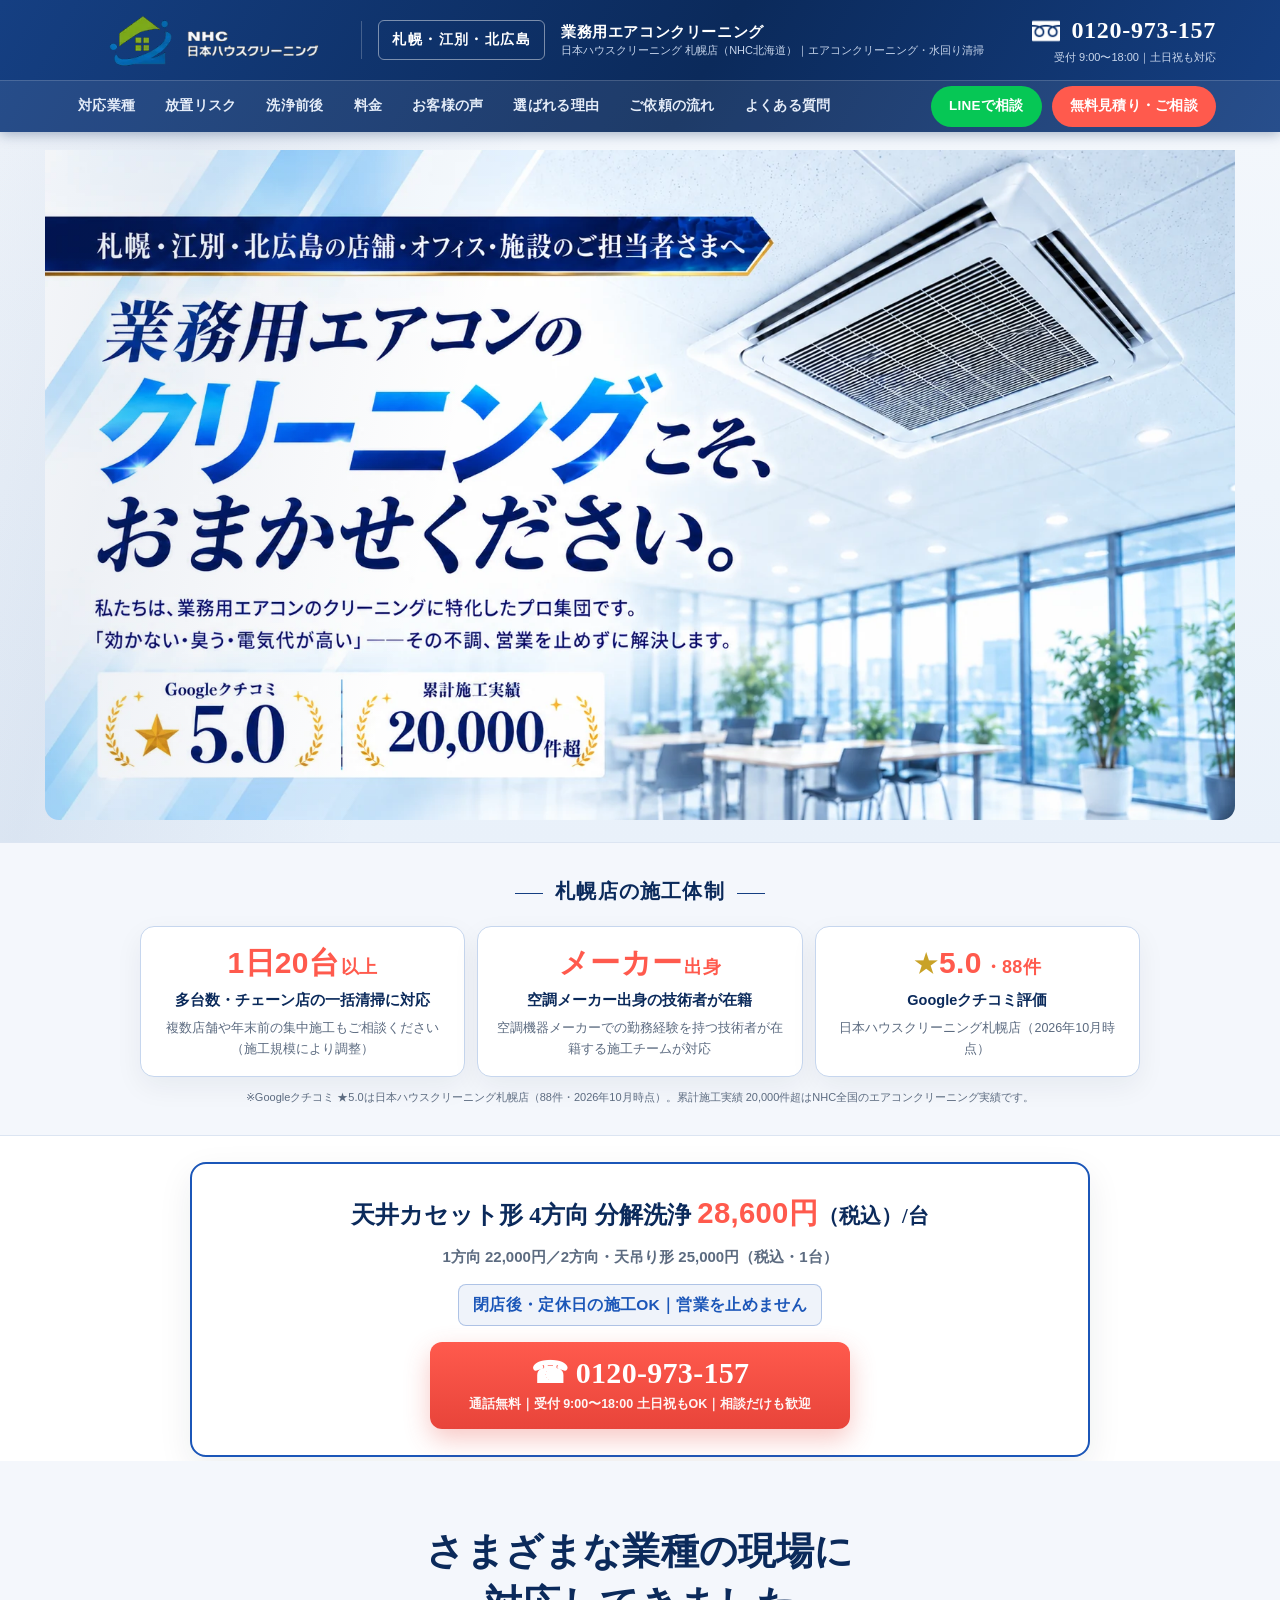
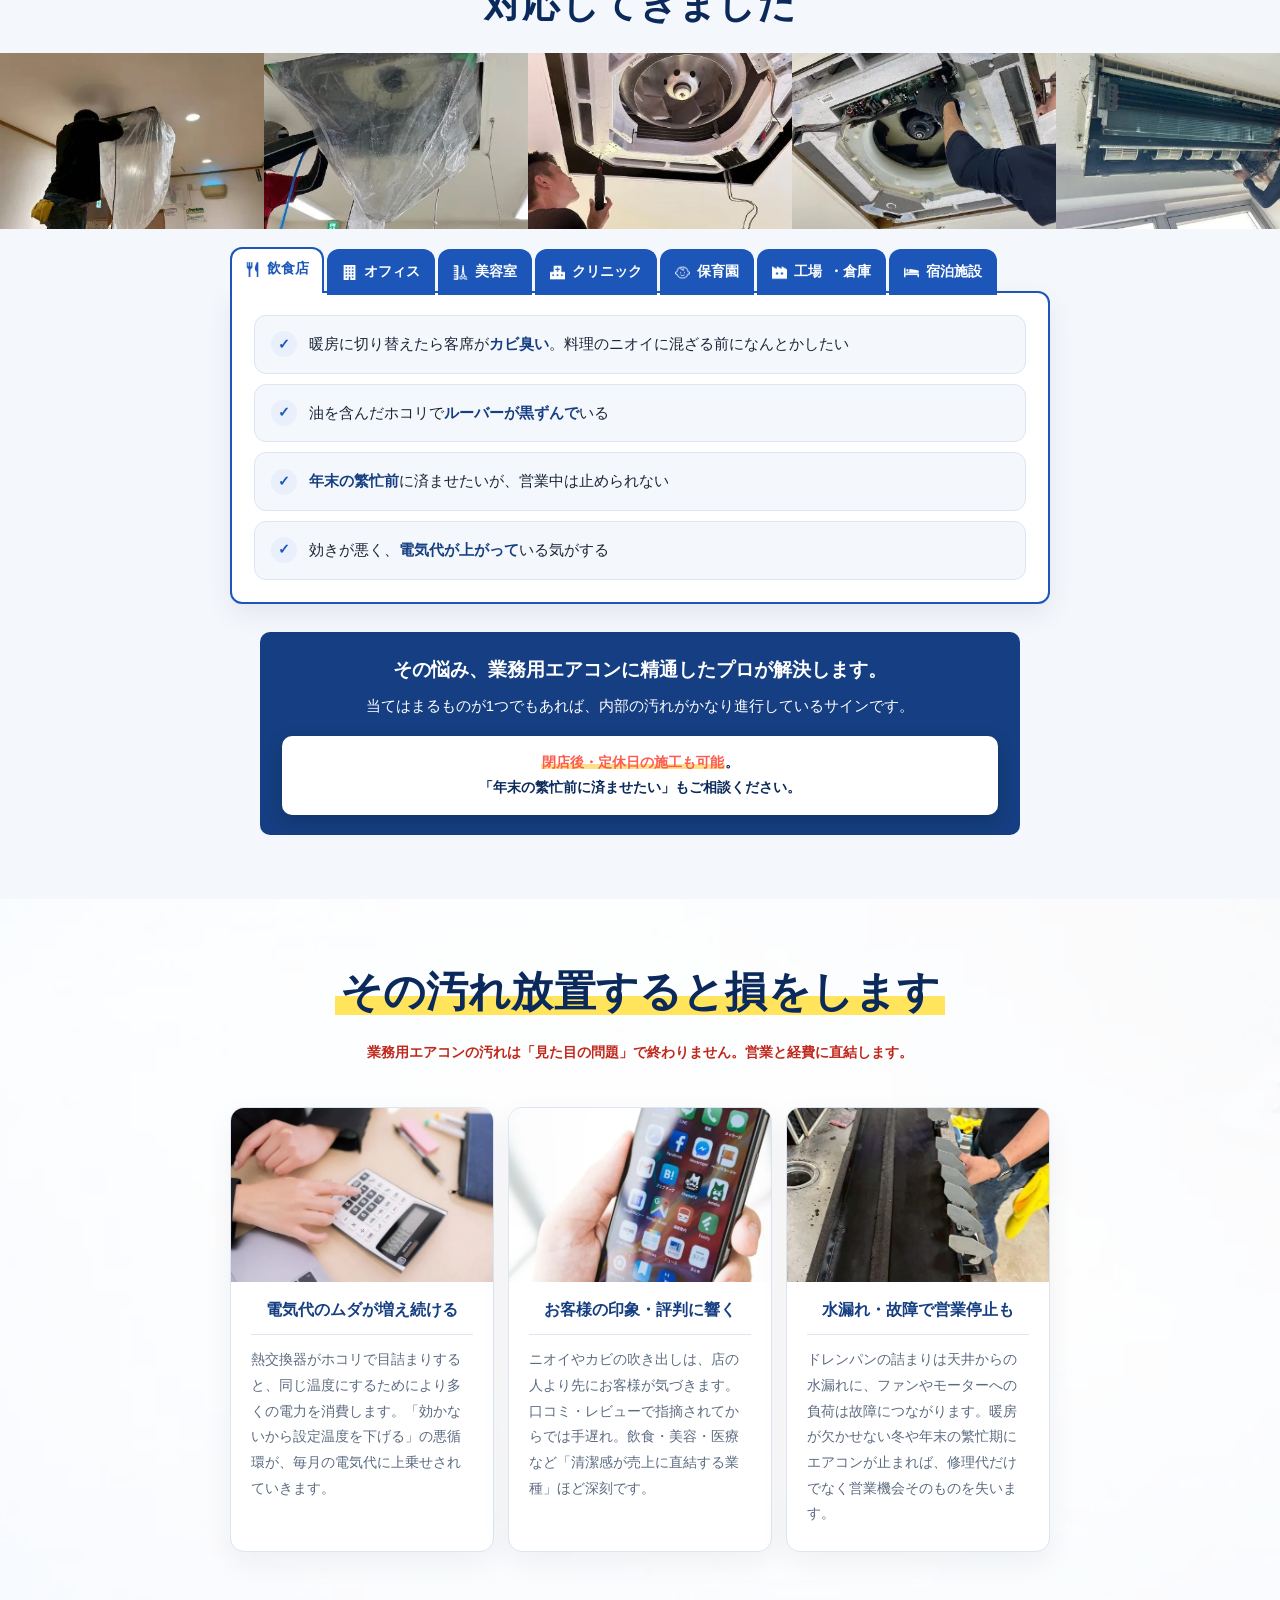
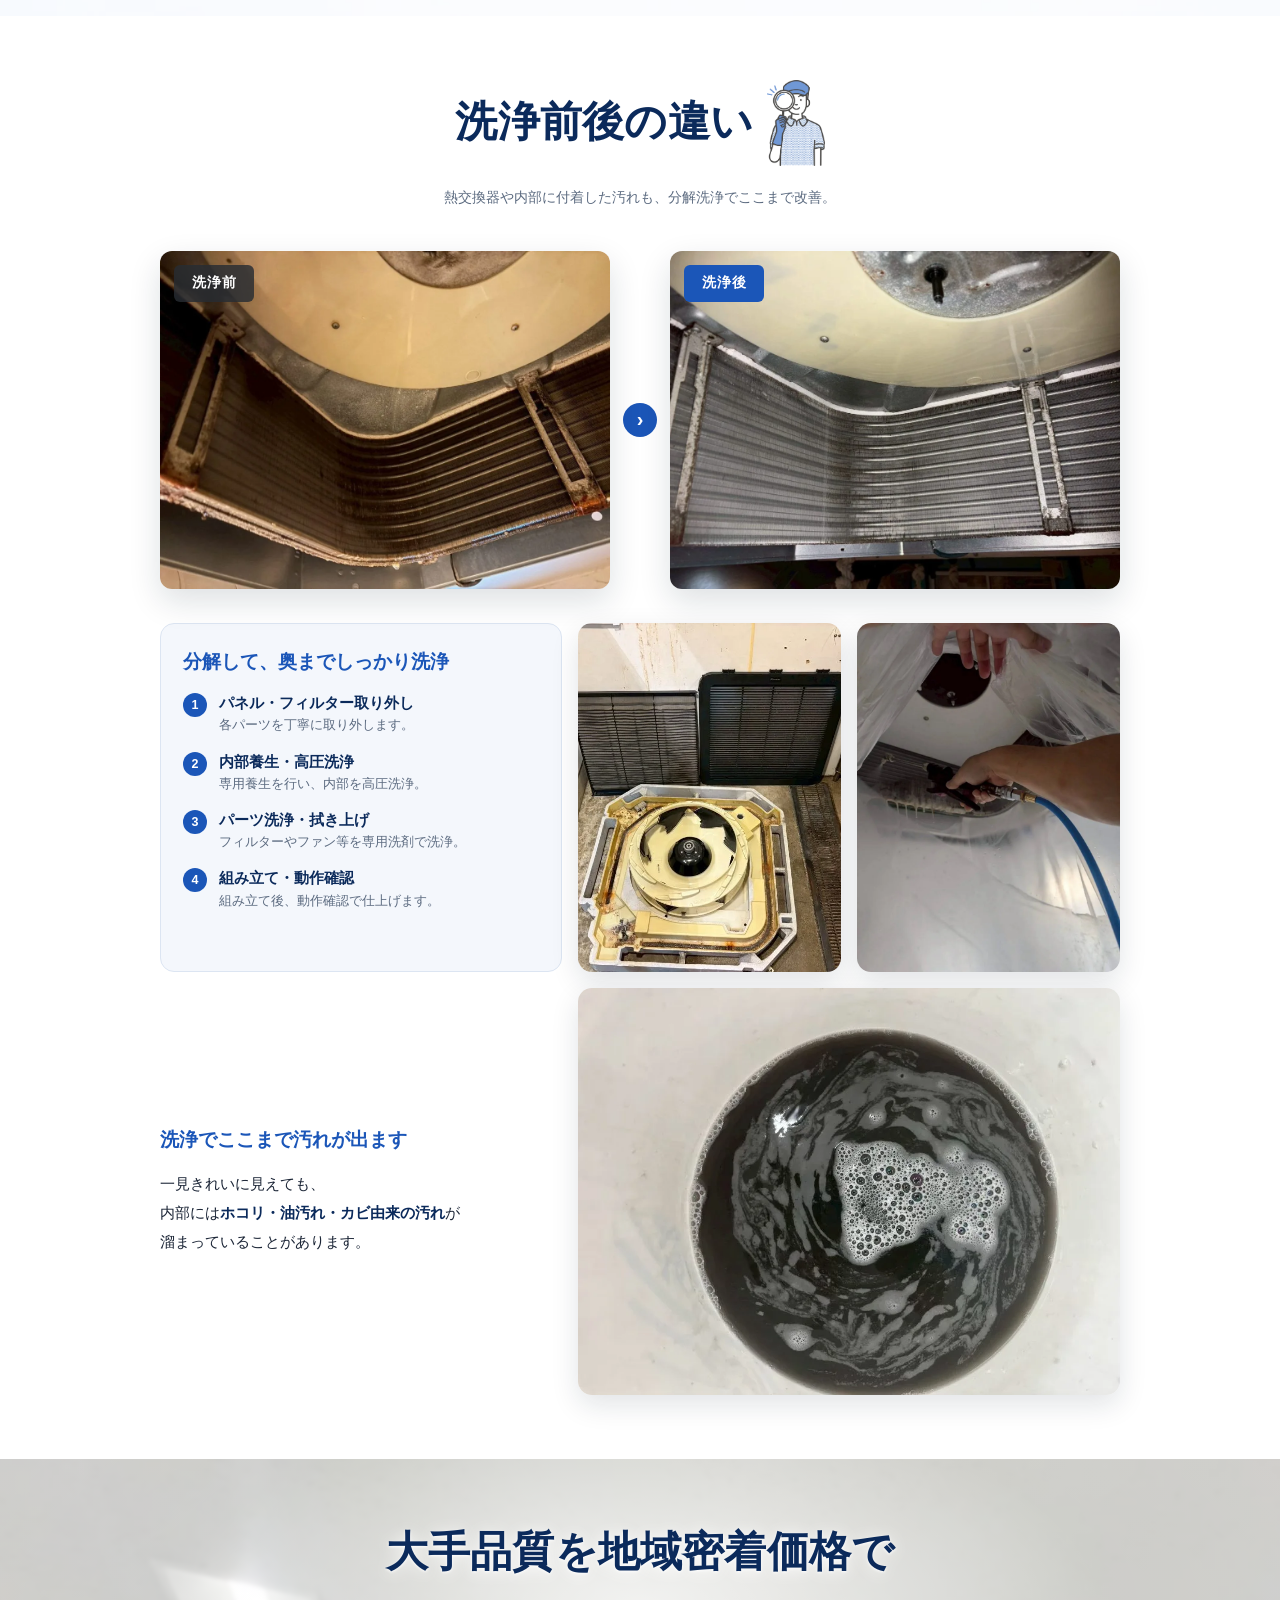
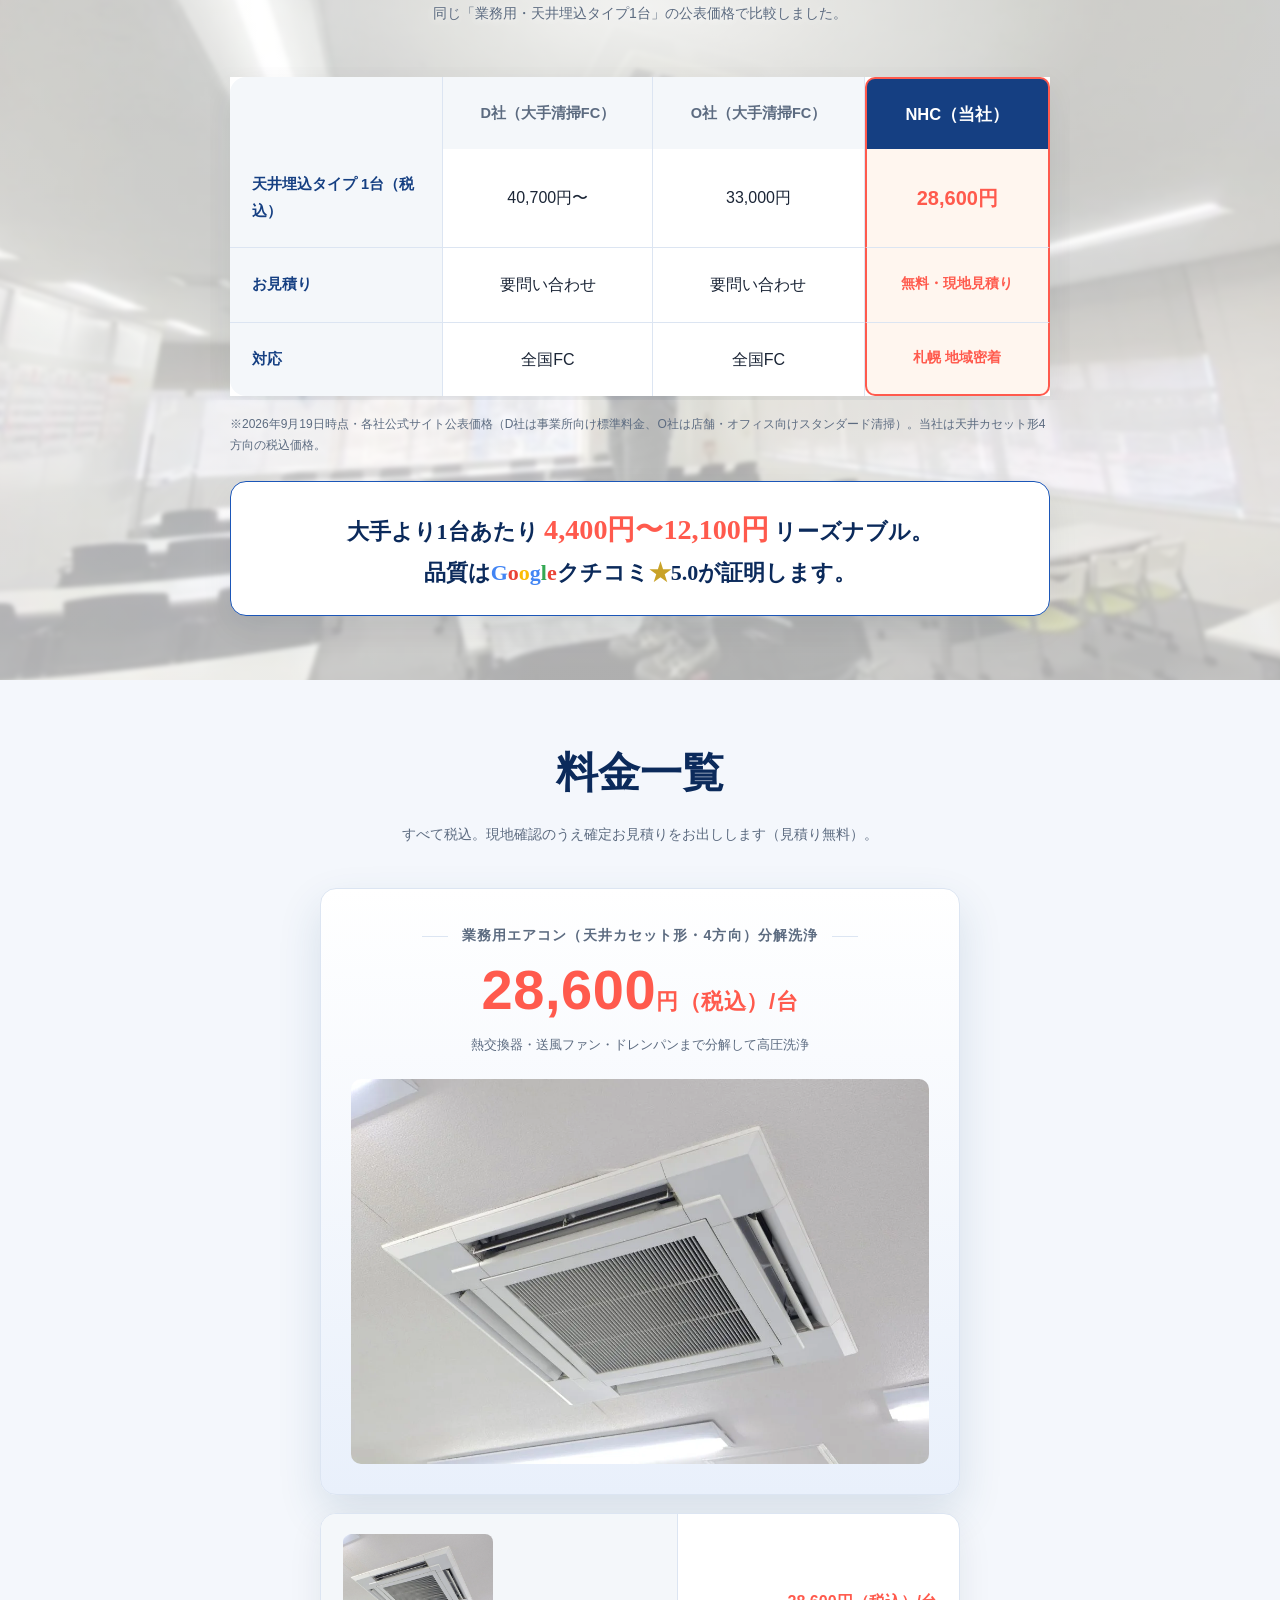
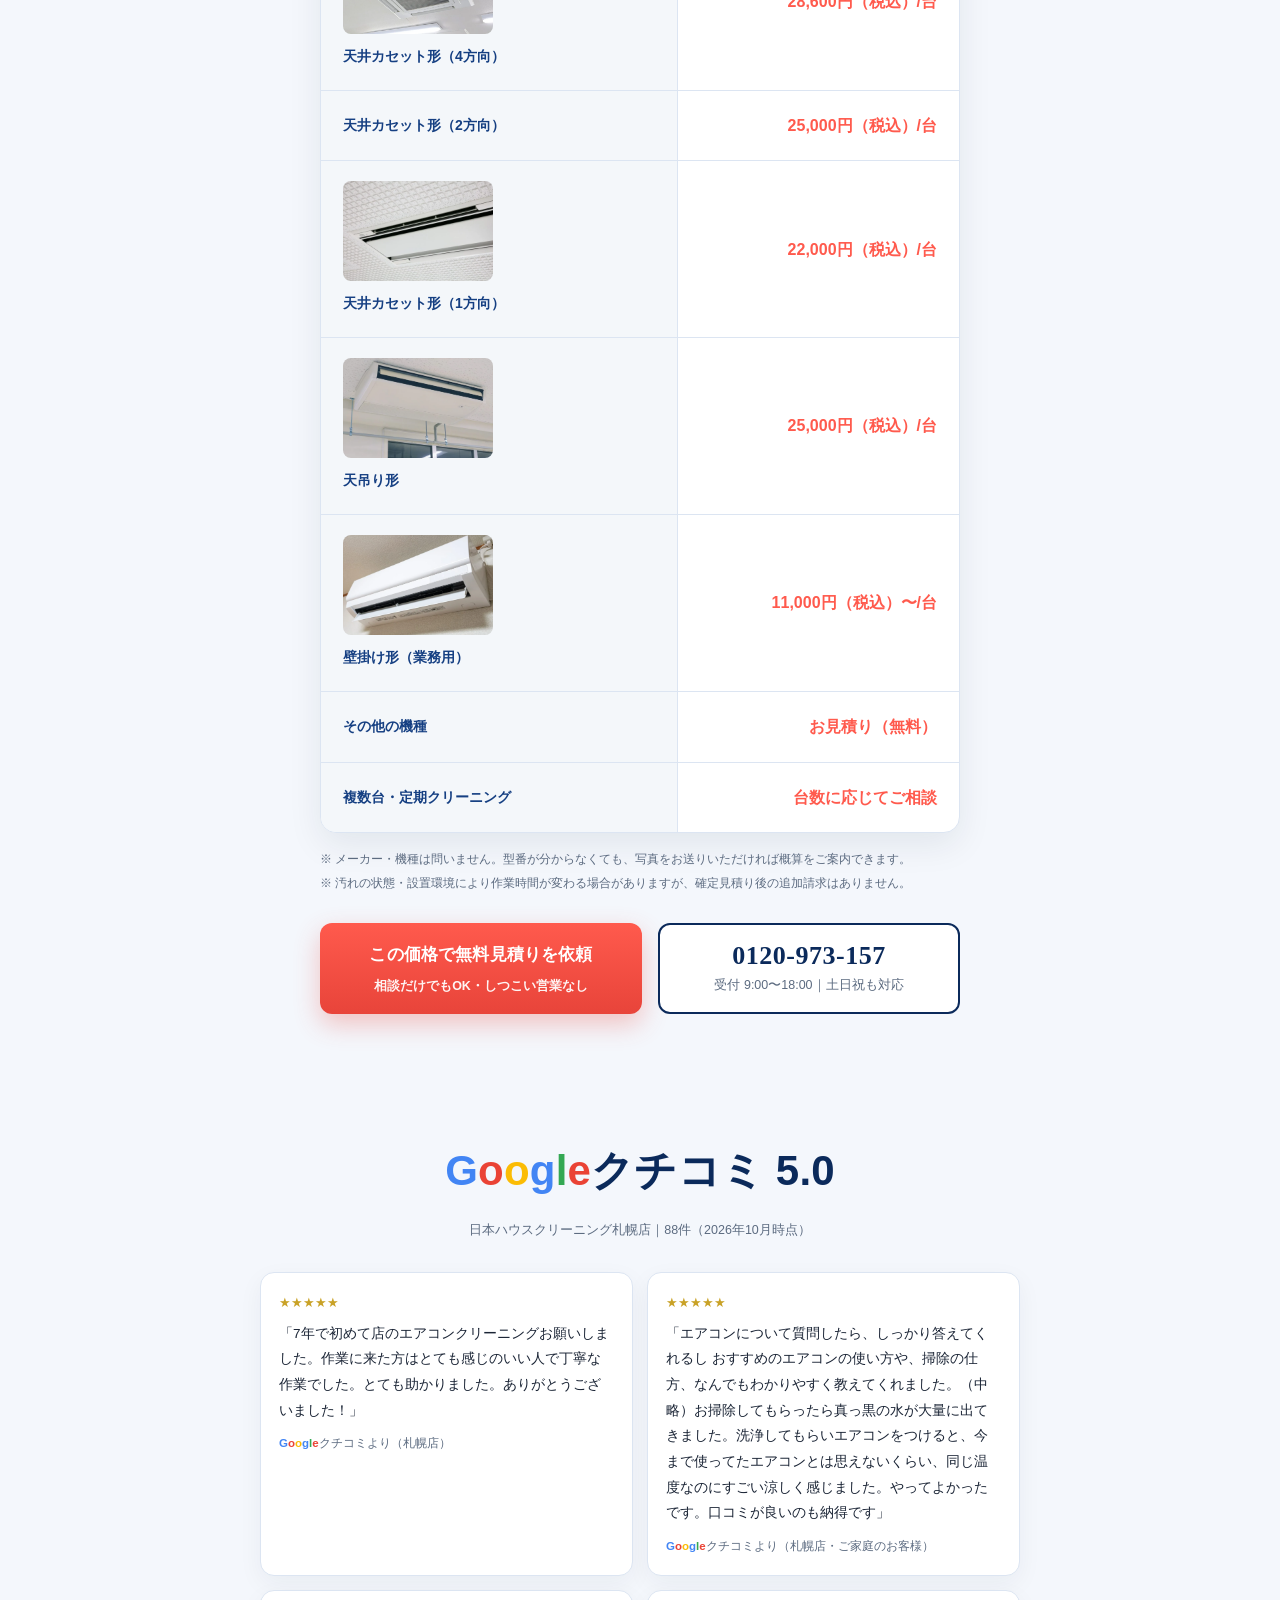
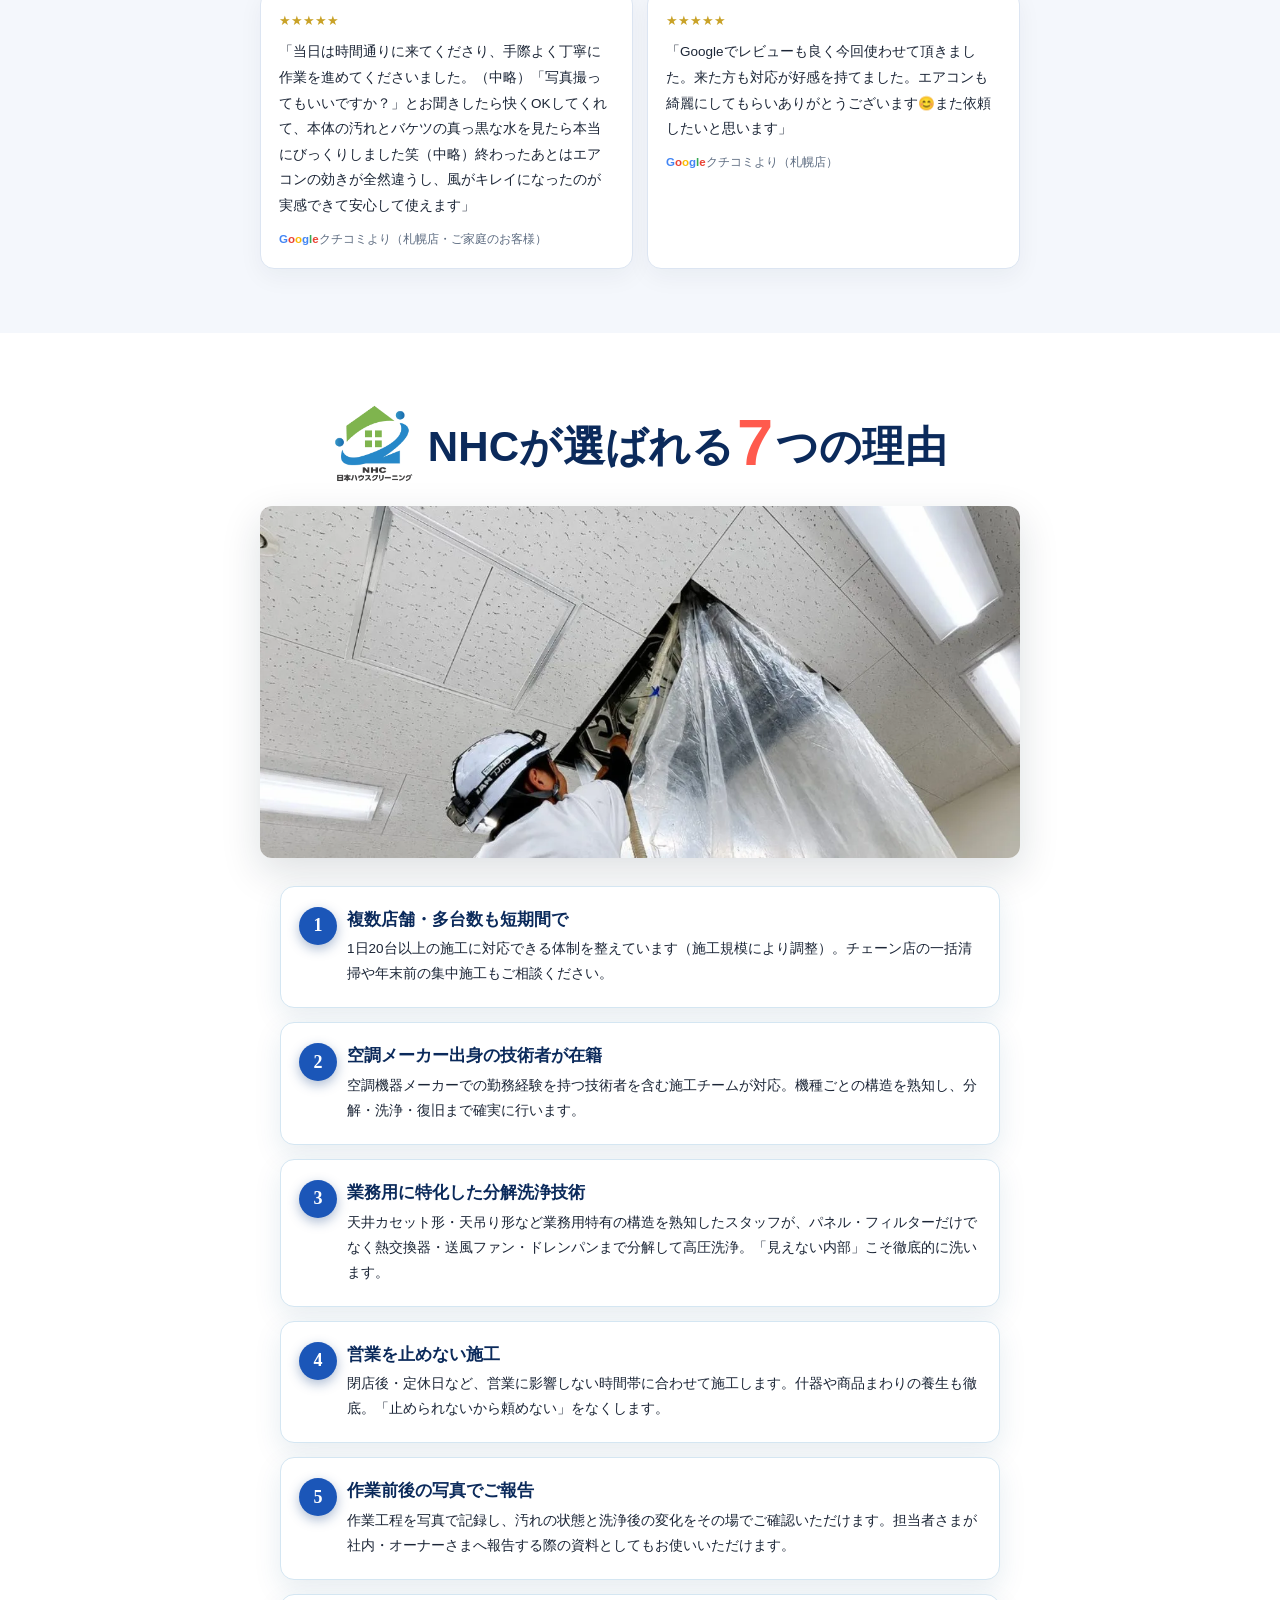
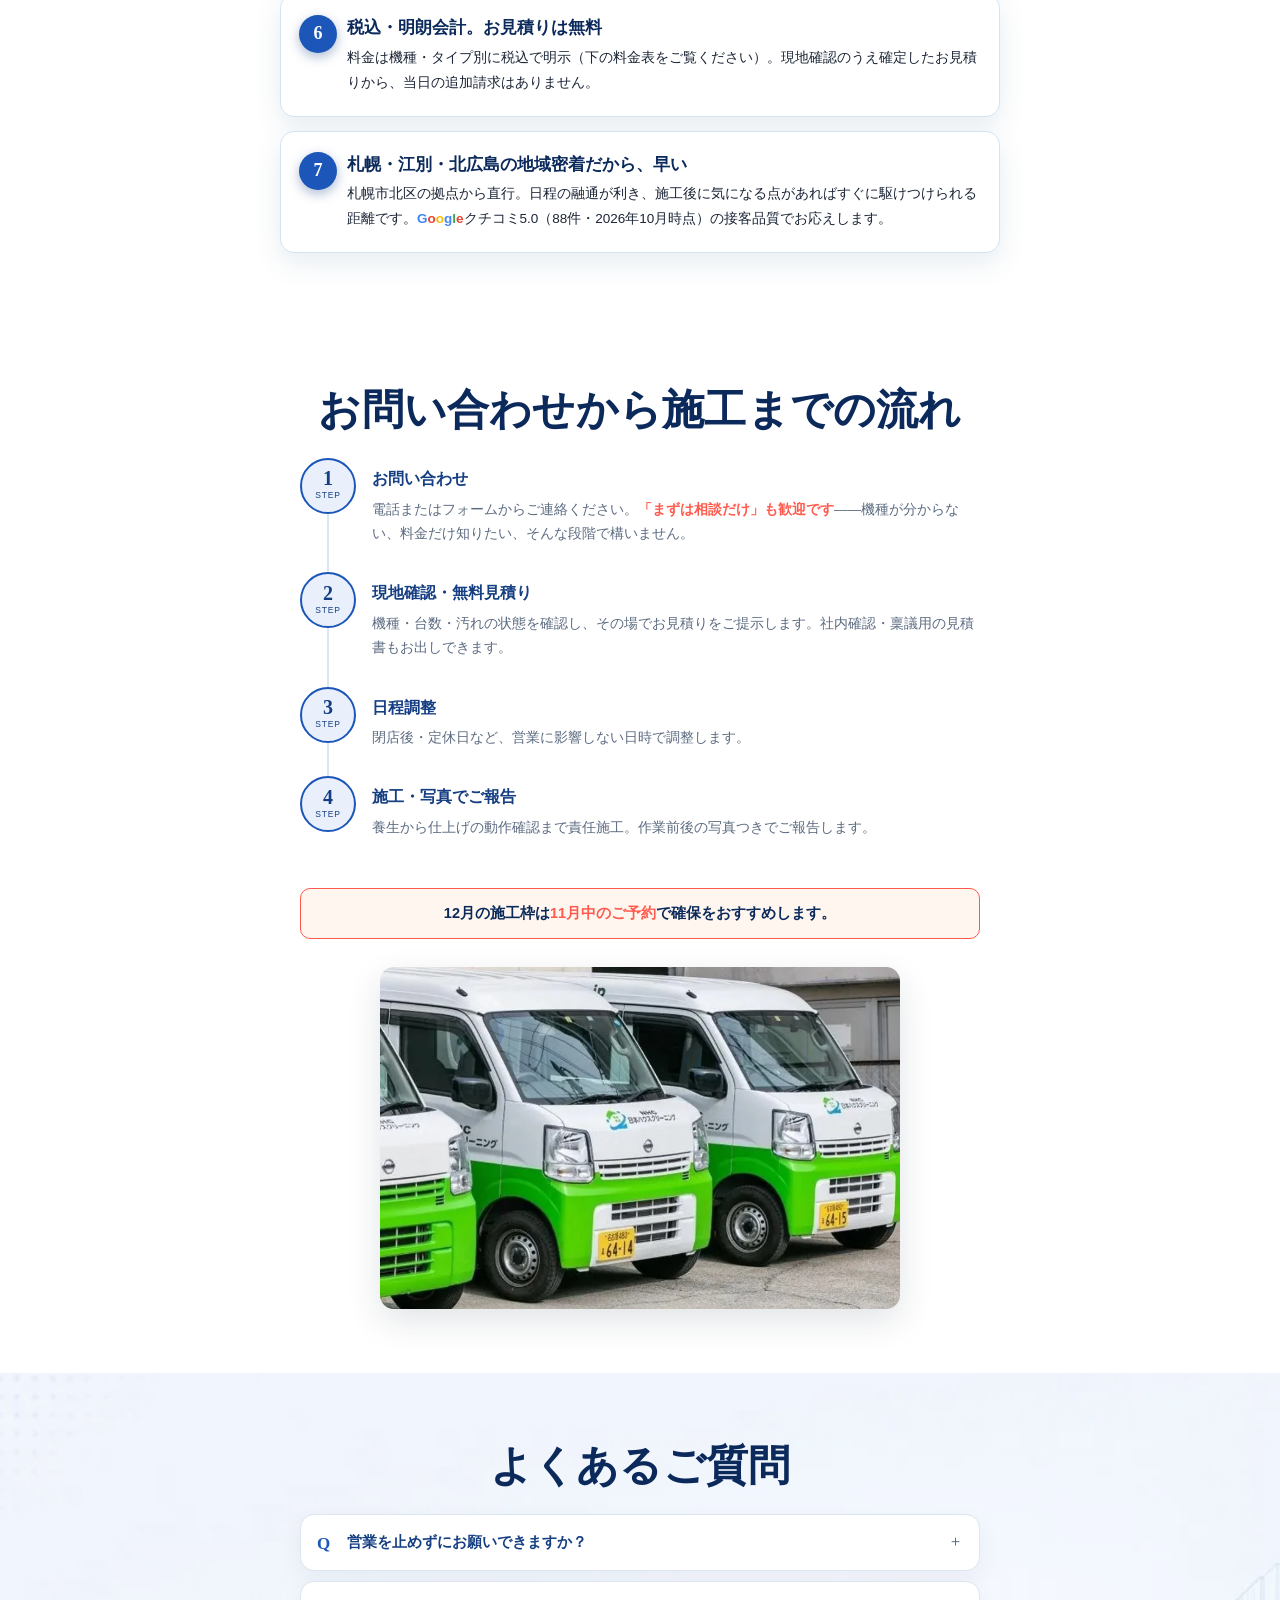
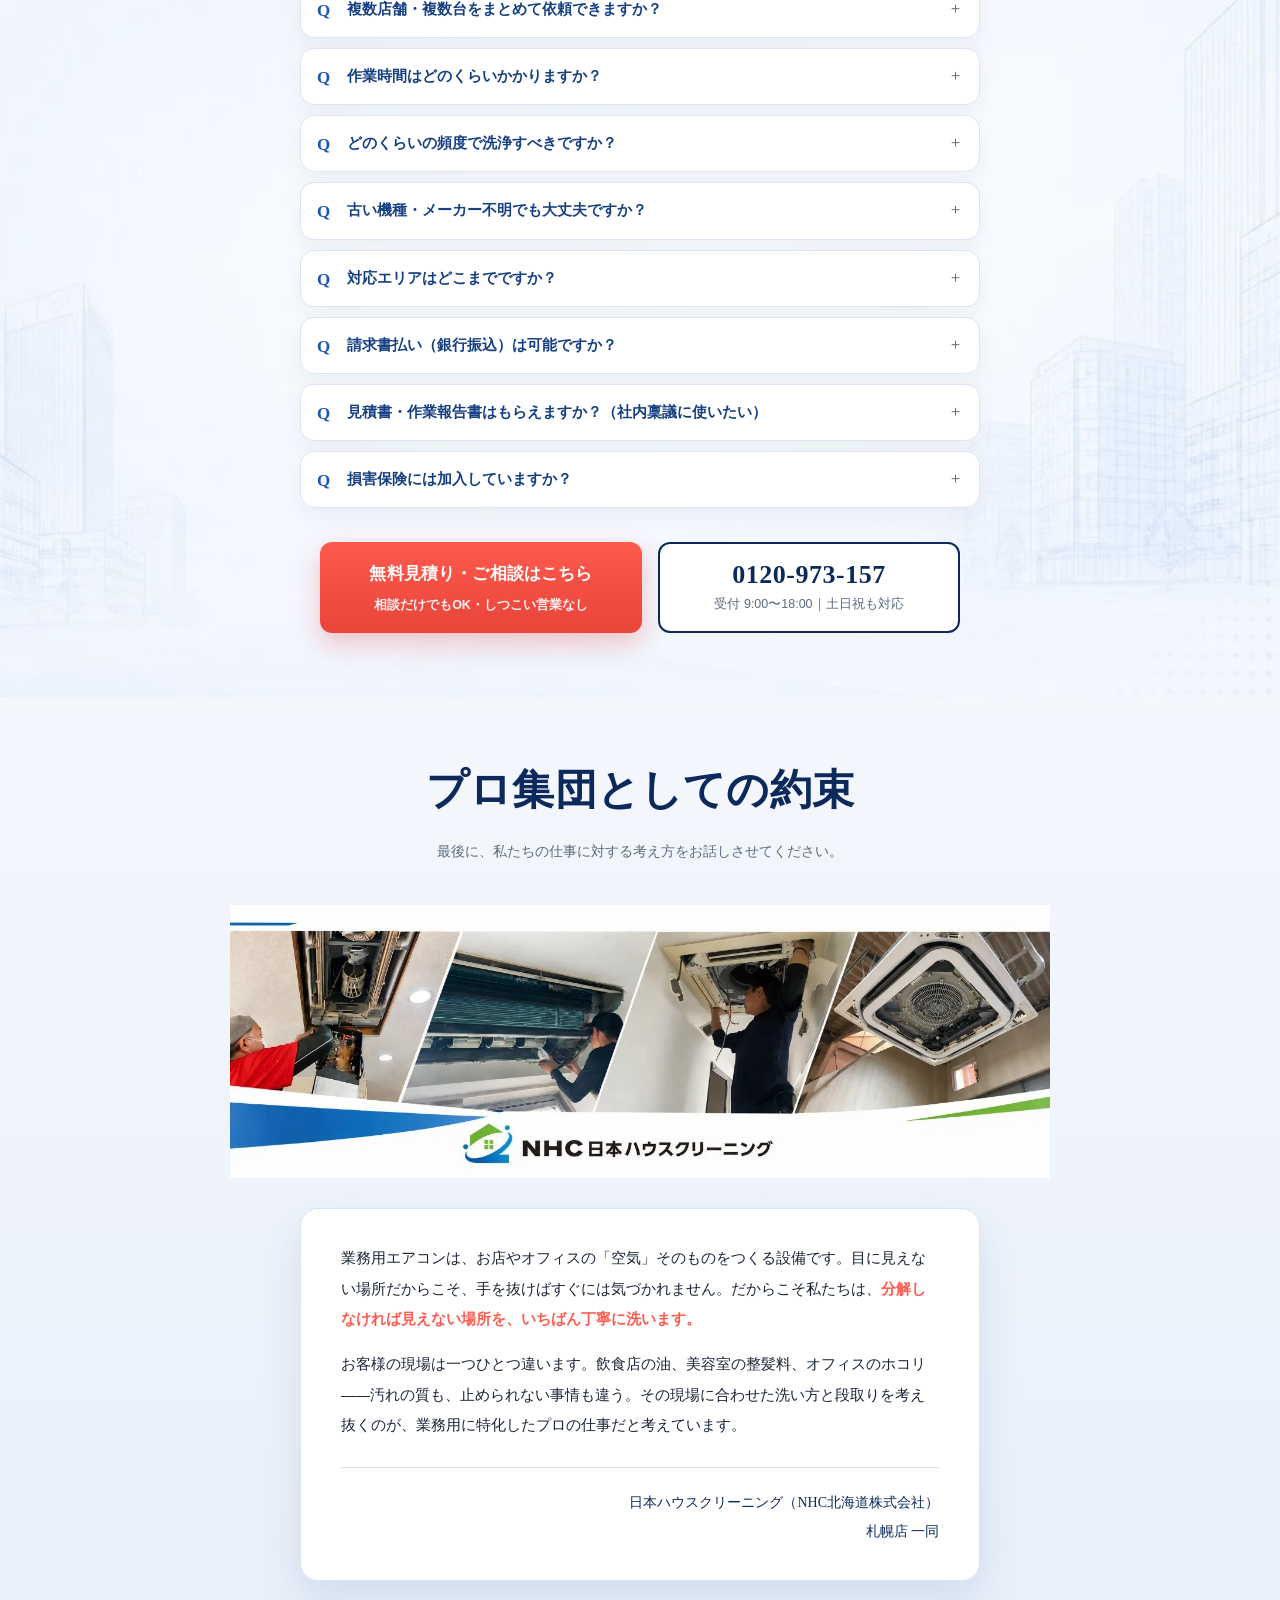
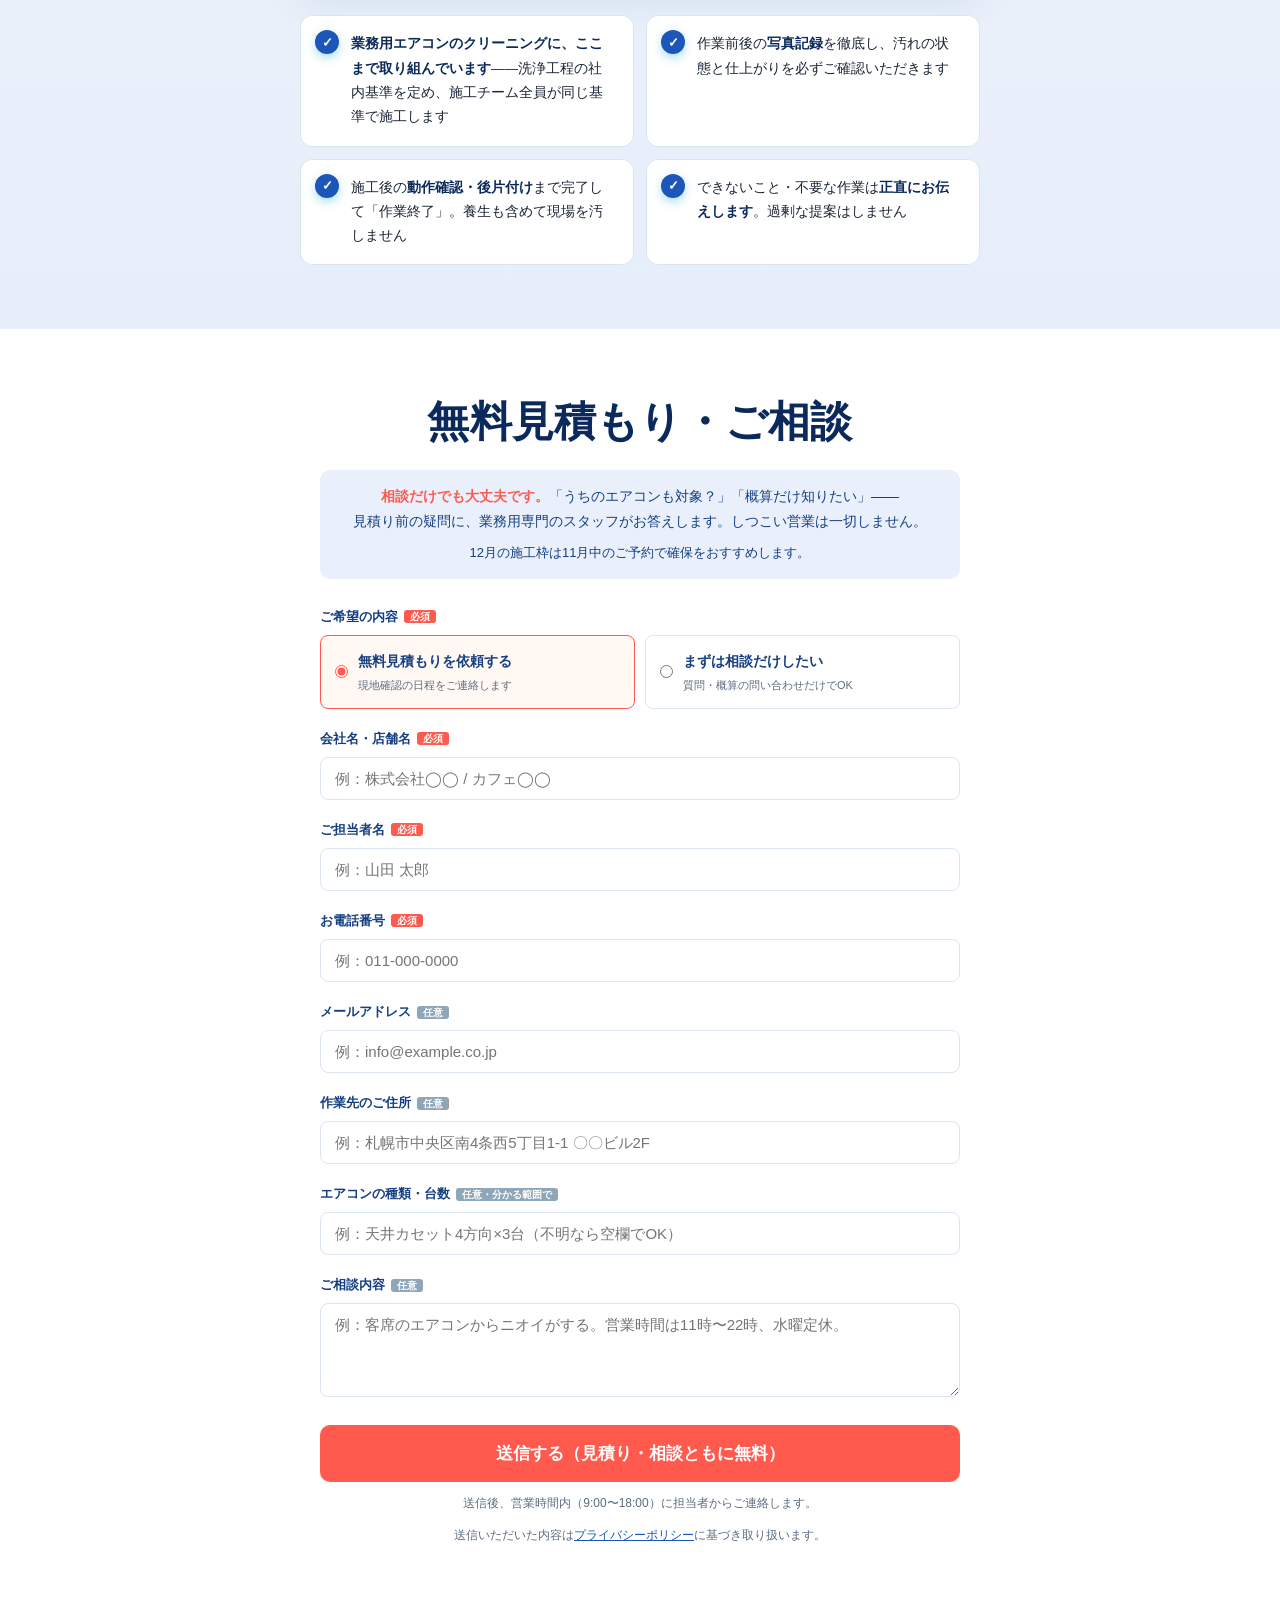
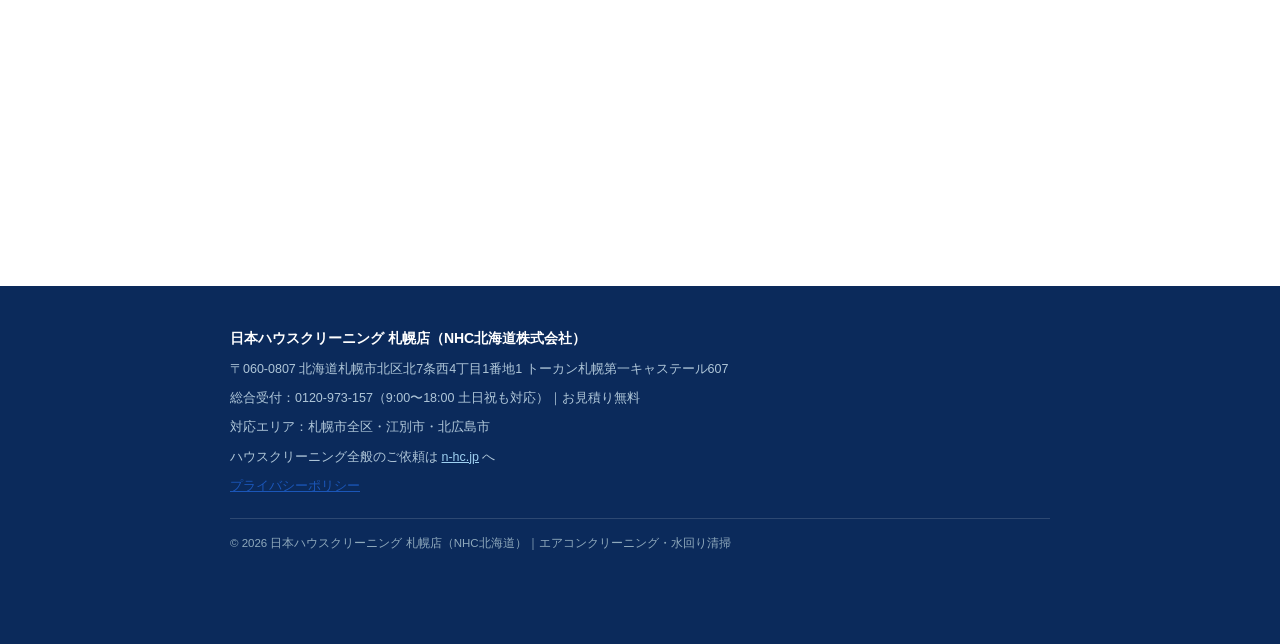
==== sapporo-business-aircon/index.html @ 7c123167 "札幌LP: ヒーロー幅を1画面に収める・画像下バッジ削除" ====
<!DOCTYPE html>
<html><head><meta charset="utf-8">
<meta name="robots" content="noindex,nofollow">
<meta name="viewport" content="width=device-width, initial-scale=1">
<meta name="description" content="札幌・江別・北広島の業務用エアコンクリーニング。天井カセット形4方向28,600円（税込）/台・1方向22,000円、熱交換器・ファン・ドレンパンまで分解洗浄。閉店後・定休日の施工で営業を止めません。Googleクチコミ★5.0。見積り無料、飲食店・オフィス・美容室・クリニック対応｜日本ハウスクリーニング 札幌店（NHC北海道）">
<link rel="canonical" href="https://sapporo.n-hc.jp/business-aircon/">
<meta property="og:type" content="website">
<meta property="og:title" content="業務用エアコンクリーニング｜札幌・江別・北広島｜日本ハウスクリーニング 札幌店">
<meta property="og:description" content="天井カセット形4方向28,600円（税込）/台・1方向22,000円。営業を止めない閉店後・定休日施工、写真つき報告、見積り無料。Googleクチコミ★5.0の品質でお応えします。">
<meta property="og:url" content="https://sapporo.n-hc.jp/business-aircon/">
<meta property="og:image" content="https://sapporo.n-hc.jp/business-aircon/assets/hero-og.jpg">
<meta name="twitter:card" content="summary_large_image">
<script type="application/ld+json">
{"@context":"https://schema.org","@type":"Service","name":"業務用エアコンクリーニング","provider":{"@type":"LocalBusiness","name":"日本ハウスクリーニング 札幌店（NHC北海道株式会社）","telephone":"0120-973-157","address":{"@type":"PostalAddress","postalCode":"060-0807","addressRegion":"北海道","addressLocality":"札幌市北区","streetAddress":"北7条西4丁目1番地1 トーカン札幌第一キャステール607"}},"areaServed":["札幌市","江別市","北広島市"],"url":"https://sapporo.n-hc.jp/business-aircon/","offers":{"@type":"Offer","price":"28600","priceCurrency":"JPY","description":"天井カセット形（4方向）分解洗浄 1台・税込"}}
</script>


<title>業務用エアコンクリーニング｜札幌・江別・北広島｜日本ハウスクリーニング 札幌店（NHC北海道）</title>
<style>
/* ============================================================
   NHC北海道（札幌店）｜業務用エアコンクリーニングLP（2026-10-07・既存店の業務用LP 2026-09-24版 を型に複製）
   型A（信頼構築・比較訴求）＋赤入れ反映版
   ============================================================ */
:root{
  --navy:#153F82;        /* FVのロイヤルブルー */
  --navy-deep:#0B2A5B;
  --headline:#0B2A5B;    /* 見出し・ネイビー */
  --paper:#F4F7FC;       /* 換気された白 */
  --white:#FFFFFF;
  --ink:#1B2536;
  --sub:#5C6B80;
  --line:#DCE5F2;
  --cool:#1B56B8;        /* FVのブルー */
  --cool-soft:#E9F0FB;
  --green:#6EB33E;       /* ロゴの緑 */
  --green-soft:#EDF6E3;
  --cta:#FF5A4D;         /* 行動色（コーラルレッド） */
  --cta-deep:#E8443A;
  --gold:#C9A227;        /* 星評価（FVのゴールド） */
  --note:#B3261E;        /* 制作メモ（公開前に消す） */
  --serif:"Hiragino Mincho ProN","Yu Mincho","Noto Serif JP",serif;
  --sans:"Hiragino Kaku Gothic ProN","Hiragino Sans","Yu Gothic","Noto Sans JP",sans-serif;
}
*{box-sizing:border-box;margin:0;padding:0}
html{scroll-behavior:smooth}
@media (prefers-reduced-motion:reduce){
  html{scroll-behavior:auto}
  .reveal{opacity:1 !important;transform:none !important;transition:none !important}
}
body{
  font-family:var(--sans);color:var(--ink);background:#fff;
  line-height:1.85;font-size:15.5px;-webkit-font-smoothing:antialiased;
}
img{max-width:100%}
a{color:var(--cool)}
strong{font-weight:700}

/* ---- 汎用 ---- */
.wrap{max-width:860px;margin:0 auto;padding:0 20px}
section{padding:64px 0;scroll-margin-top:132px}
section.alt{background:var(--paper)}
.eyebrow{display:none}
/* 天カセ4方向ルーバーのピクトグラム（このLPのシグネチャー） */
.cassette{display:none}
.cassette::before,.cassette::after{content:"";position:absolute;background:currentColor}
.cassette::before{left:3px;right:3px;top:3px;height:2px;box-shadow:0 12px 0 currentColor}
.cassette::after{top:3px;bottom:3px;left:3px;width:2px;box-shadow:12px 0 0 currentColor}
h2{
  font-family:var(--sans);font-size:clamp(27px,5.4vw,42px);font-weight:900;
  text-align:center;line-height:1.4;color:var(--headline);margin-bottom:18px;letter-spacing:.005em;
}
h2::before,h2::after{content:none}
h2::before{content:none}
.lead{text-align:center;color:var(--sub);max-width:620px;margin:0 auto 40px;font-size:14px;line-height:1.95}
.reveal{opacity:0;transform:translateY(14px);transition:opacity .6s ease,transform .6s ease}
.reveal.in{opacity:1;transform:none}

/* 制作メモ（オーナー確認用。公開前にclass="memo"要素を全削除） */
.memo{
  display:inline-block;background:#FDECEA;color:var(--note);border:1px dashed var(--note);
  font-size:11px;font-weight:700;padding:1px 8px;border-radius:4px;vertical-align:middle;margin-left:6px;
}

/* ---- ヘッダー（地域を強調したバナー＝赤入れ対応） ---- */
header{
  background:linear-gradient(120deg,#153F82 0%,#0B2A5B 55%,#153F82 100%);color:#fff;position:sticky;top:0;z-index:50;
  box-shadow:0 2px 12px rgba(11,42,91,.34);
}
.head-in{max-width:1200px;margin:0 auto;padding:12px 24px;display:flex;align-items:center;gap:16px;flex-wrap:nowrap}
.head-logo{height:56px;width:auto;flex:none}
.head-div{width:1px;height:38px;background:rgba(255,255,255,.22);flex:none}
.region-badge{
  font-family:var(--serif);font-weight:700;font-size:14px;letter-spacing:.1em;
  background:transparent;color:#fff;flex:none;
  padding:6px 13px;border-radius:6px;white-space:nowrap;
  border:1px solid rgba(255,255,255,.45);
}
.brand{min-width:0}
.brand{line-height:1.35;min-width:0}
.brand .svc{font-size:15px;font-weight:800;letter-spacing:.04em;white-space:nowrap}
.brand .corp{font-size:11px;color:#C8D6EC;white-space:nowrap;overflow:hidden;text-overflow:ellipsis}
.head-tel{margin-left:auto;text-align:right;line-height:1.3;flex:none}
.head-tel a{color:#fff;text-decoration:none;font-weight:800;font-size:24px;font-family:var(--serif);letter-spacing:.03em;display:inline-flex;align-items:center;gap:8px}
.head-tel .tel-ic{width:34px;height:28px;object-fit:contain}
.head-tel .hours{font-size:11px;color:#C8D6EC}
@media (max-width:820px){.head-in{flex-wrap:nowrap;gap:10px}.brand .corp{white-space:nowrap}}

/* ---- メニューバー ---- */
.site-nav{background:rgba(255,255,255,.08);border-top:1px solid rgba(255,255,255,.16)}
.nav-in{max-width:1200px;margin:0 auto;padding:0 24px;display:flex;align-items:center;gap:2px;flex-wrap:nowrap}
.site-nav a{
  color:#E4ECF8;text-decoration:none;font-size:13.5px;font-weight:700;letter-spacing:.02em;
  padding:11px 14px;border-radius:8px 8px 0 0;transition:background .16s,color .16s;white-space:nowrap;
}
.site-nav a:hover{background:rgba(255,255,255,.16);color:#fff}
.site-nav a.nav-cta{margin-left:auto;background:var(--cta);color:#fff;border-radius:99px;padding:8px 18px;font-weight:800;margin-block:5px}
.site-nav a.nav-cta:hover{background:var(--cta-deep);color:#fff}
.nav-toggle{display:none;background:none;border:0;padding:8px;cursor:pointer;flex:none;margin-left:8px}
.nav-toggle span{display:block;width:24px;height:2.5px;background:#fff;border-radius:2px;transition:transform .22s,opacity .18s}
.nav-toggle span+span{margin-top:5px}
.nav-toggle.is-open span:nth-child(1){transform:translateY(7.5px) rotate(45deg)}
.nav-toggle.is-open span:nth-child(2){opacity:0}
.nav-toggle.is-open span:nth-child(3){transform:translateY(-7.5px) rotate(-45deg)}
@media (max-width:1000px){
  .nav-toggle{display:block}
  .site-nav{max-height:0;overflow:hidden;transition:max-height .28s ease;border-top:none}
  .site-nav.is-open{max-height:720px;border-top:1px solid rgba(255,255,255,.16)}
  .nav-in{flex-direction:column;align-items:stretch;gap:0;padding:6px 16px 14px;flex-wrap:nowrap}
  .site-nav a{padding:13px 6px;border-radius:0;border-bottom:1px solid rgba(255,255,255,.12);font-size:15px}
  .site-nav a.nav-cta{margin:12px 0 0;text-align:center;border-bottom:none;padding:13px 18px}
}
@media (max-width:640px){
  .brand{display:none}
  .region-badge{display:none}
  .head-in{justify-content:space-between;gap:6px;padding:9px 12px}
  .head-logo{height:34px}
  .region-badge{font-size:11.5px;padding:4px 9px;letter-spacing:.02em}
  .head-tel{display:block;margin-left:auto}
  .head-tel a{font-size:15px;gap:4px}
  .head-tel .tel-ic{width:17px;height:14px}
  .head-tel .hours{display:none}
}

/* ---- ヒーロー ---- */
.hero{
  background:#fff;
  color:var(--ink);padding:64px 0 56px;position:relative;overflow:hidden;
}
.hero .wrap{max-width:1040px}
.hero-eyebrow{
  display:inline-flex;align-items:center;gap:10px;color:var(--cool);
  font-size:13px;font-weight:800;letter-spacing:.1em;margin-bottom:18px;
}
.hero h1{
  font-family:var(--sans);font-weight:900;line-height:1.36;letter-spacing:.005em;color:var(--headline);
  font-size:clamp(30px,6.4vw,54px);margin-bottom:16px;
}
.hero h1 .accent{color:var(--cta)}
.hero .declare{
  font-size:clamp(15px,2.6vw,18px);font-weight:700;color:var(--headline);margin-bottom:10px;line-height:1.8;
}
.hero .pain{
  color:var(--sub);font-size:14px;margin-bottom:22px;
}
.hero .pain b{color:var(--cta)}
.hero-actions{display:flex;flex-wrap:wrap;gap:16px;margin-bottom:26px}
.hero-actions a{display:inline-flex;align-items:center;gap:12px;text-decoration:none;font-weight:800;border-radius:10px;padding:16px 30px;font-size:17px;letter-spacing:.02em}
.hero-actions .b-quote{background:linear-gradient(180deg,#D9B24B,#C69A2E);color:#3A2C05;box-shadow:0 10px 26px rgba(198,154,46,.4)}
.hero-actions .b-quote:hover{filter:brightness(1.05)}
.hero-actions .b-tel{background:rgba(255,255,255,.06);color:#fff;border:1px solid rgba(255,255,255,.4)}
.hero-actions .b-tel:hover{background:rgba(255,255,255,.14)}
.hero-actions .ic{font-size:18px}
.hero-actions .ic-img{width:26px;height:26px;object-fit:contain}
.hero-actions .arw{margin-left:4px;opacity:.8}
@media (max-width:560px){.hero-actions a{flex:1 1 100%;justify-content:center}}
.models{
  display:flex;flex-wrap:wrap;gap:10px;margin-bottom:4px;
}
.models span{
  font-size:13px;font-weight:700;background:var(--cool-soft);border:1px solid #C6D6EE;
  padding:8px 16px;border-radius:99px;color:var(--navy);white-space:nowrap;
}
.models .all{background:var(--cool-soft);border-color:#C6D6EE;color:var(--navy);font-weight:800}
/* ヒーロー内CTA（赤入れ：問い合わせはヒーローで取る） */
.hero-cta{
  background:#fff;border-radius:12px;padding:20px;color:var(--ink);
  display:grid;grid-template-columns:1fr 1fr;gap:14px;max-width:640px;
  box-shadow:0 14px 40px rgba(0,0,0,.28);
}
@media (max-width:640px){.hero-cta{grid-template-columns:1fr}}
.cta-tel{display:block;text-decoration:none;color:var(--ink);text-align:center;border:2px solid var(--navy);border-radius:10px;padding:12px 10px}
.cta-tel .num{font-family:var(--serif);font-size:24px;font-weight:800;color:var(--navy);letter-spacing:.02em;line-height:1.2}
.cta-tel .cap{font-size:11.5px;color:var(--sub)}
.cta-form{
  display:flex;flex-direction:column;align-items:center;justify-content:center;text-decoration:none;
  background:var(--cta);color:#fff;border-radius:10px;padding:12px 10px;font-weight:800;font-size:16.5px;
  transition:background .2s;
}
.cta-form:hover{background:var(--cta-deep)}
.cta-form .cap{font-size:11.5px;font-weight:600;opacity:.92}
.hero-cta .micro{grid-column:1/-1;text-align:center;font-size:12px;color:var(--sub);margin-top:-4px}
.hero-cta .micro b{color:var(--cta)}

/* ---- 実績バー ---- */
.stats{background:#fff;color:var(--ink);padding:30px 0;border-top:1px solid var(--line);border-bottom:1px solid var(--line)}
.stats .wrap{display:grid;grid-template-columns:repeat(4,1fr);gap:10px;max-width:960px}
@media (max-width:720px){.stats .wrap{grid-template-columns:repeat(2,1fr);gap:20px 10px}}
.stat{text-align:center;padding:10px 6px;border-left:1px solid var(--line)}
.stat:first-child{border-left:none}
@media (max-width:720px){.stat:nth-child(3){border-left:none}}
.stat .num{font-family:var(--serif);font-size:clamp(22px,3.4vw,30px);font-weight:800;line-height:1.25;color:var(--headline)}
.stat .num .u{font-size:.55em;font-weight:700}
.stat .lbl{font-size:11.5px;color:var(--sub);margin-top:2px}
.stat .star{color:var(--gold)}

/* ---- お悩み ---- */
.industry-catch{
  text-align:center;font-family:var(--sans);font-size:clamp(18px,3.4vw,23px);font-weight:800;color:var(--headline);
  margin-bottom:6px;
}
.industries{
  display:flex;flex-wrap:nowrap;gap:3px;justify-content:flex-start;
  max-width:920px;margin:18px auto 0;position:relative;z-index:2;
}
.ind-tab{
  font-family:var(--sans);font-size:13.5px;font-weight:800;color:#fff;background:var(--cool);
  border:2px solid var(--cool);border-bottom:none;
  padding:11px 13px 12px;cursor:pointer;line-height:1.4;letter-spacing:0;white-space:nowrap;flex:0 1 auto;
  border-radius:12px 12px 0 0;margin-bottom:-2px;position:relative;top:2px;
  transition:background .18s,color .18s,top .18s;
  display:inline-flex;align-items:center;gap:7px;
}
.ind-ic{
  width:15px;height:15px;flex:0 0 auto;background-color:currentColor;
  -webkit-mask-repeat:no-repeat;mask-repeat:no-repeat;
  -webkit-mask-position:center;mask-position:center;
  -webkit-mask-size:contain;mask-size:contain;
}
.ind-tab:hover{background:var(--navy);border-color:var(--navy)}
.ind-tab.is-active{
  background:#fff;color:var(--cool);border-color:var(--cool);top:0;
  padding-bottom:14px;z-index:3;
}
@media (max-width:900px){
  .industries{
    flex-wrap:nowrap;overflow-x:auto;overflow-y:hidden;scrollbar-width:none;
    -webkit-overflow-scrolling:touch;max-width:none;
    padding:3px 20px 2px;margin:18px -20px -2px;
  }
  .industries::-webkit-scrollbar{display:none}
  .ind-tab{flex:0 0 auto;white-space:nowrap;margin-bottom:0}
}
.worries{
  max-width:920px;margin:0 auto;display:grid;gap:10px;
  background:#fff;border:2px solid var(--cool);border-radius:0 12px 12px 12px;
  padding:22px;box-shadow:0 10px 28px rgba(14,34,53,.07);position:relative;z-index:1;
}
.worries li{
  list-style:none;background:var(--paper);border:1px solid var(--line);border-radius:12px;
  padding:16px 18px 16px 54px;position:relative;font-size:14.5px;line-height:1.7;
}
.worries li::before{
  content:"✓";position:absolute;left:16px;top:50%;transform:translateY(-50%);
  width:26px;height:26px;border-radius:50%;background:var(--cool-soft);color:var(--cool);
  font-weight:800;font-size:14px;display:flex;align-items:center;justify-content:center;
}
.worries li b{color:var(--navy)}
.worry-bridge{
  max-width:640px;margin:28px auto 0;text-align:center;background:var(--navy);color:#fff;
  border-radius:10px;padding:20px 22px;font-size:15px;line-height:1.9;
}
.worry-bridge .big{font-family:var(--serif);font-size:19px;font-weight:700;display:block;margin-bottom:4px}
.worry-bridge .bridge-note{
  display:block;margin-top:16px;background:#fff;border-radius:10px;
  padding:14px 18px;font-size:14px;line-height:1.8;color:var(--headline);font-weight:700;
  box-shadow:0 6px 18px rgba(0,0,0,.18);
}
.worry-bridge .bridge-note .nb{
  display:inline-block;background:var(--cta);color:#fff;font-size:11.5px;font-weight:800;
  letter-spacing:.06em;padding:3px 10px;border-radius:99px;margin-right:10px;vertical-align:2px;
}
.worry-bridge .bridge-note b{
  color:var(--cta);font-weight:800;
  background:linear-gradient(transparent 62%, #FFE08A 62% 96%, transparent 96%);padding:0 .1em;
}

.photo-ribbon{
  overflow:hidden;padding:0;
  width:100vw;margin-left:calc(50% - 50vw);margin-right:calc(50% - 50vw);
}
.ribbon-track{display:flex;gap:0;width:max-content;animation:ribbon 46s linear infinite}
.photo-ribbon:hover .ribbon-track{animation-play-state:paused}
.ribbon-track img{
  display:block;width:264px;height:176px;object-fit:cover;flex:none;
}
@keyframes ribbon{from{transform:translateX(0)}to{transform:translateX(-50%)}}
@media (prefers-reduced-motion:reduce){.ribbon-track{animation:none}}
@media (max-width:560px){
  .photo-ribbon{margin-top:16px;margin-bottom:2px}
  .ribbon-track img{width:180px;height:120px}
}

/* ---- 放置リスク ---- */
.risks{display:grid;grid-template-columns:repeat(3,1fr);gap:14px;max-width:860px;margin:0 auto}
@media (max-width:720px){.risks{grid-template-columns:1fr}}
.risk{background:#fff;border:1px solid var(--line);border-radius:14px;padding:28px 20px 24px;text-align:center;box-shadow:0 10px 30px rgba(14,34,53,.06);overflow:hidden}
.risk .ic{width:64px;height:64px;border-radius:50%;background:var(--cool-soft);display:flex;align-items:center;justify-content:center;margin:0 auto 16px}
.risk-ph{margin:-28px -20px 16px;border-radius:0}
.risk-ph img{display:block;width:100%;aspect-ratio:3/2;object-fit:cover}
.risk .ic span,.risk .ic img{width:34px;height:34px;object-fit:contain;filter:brightness(0) saturate(100%) invert(24%) sepia(72%) saturate(1800%) hue-rotate(207deg) brightness(92%) contrast(95%)}
.risk h3{font-size:16px;color:var(--navy);margin-bottom:12px;padding-bottom:12px;border-bottom:1px solid var(--line);line-height:1.5;font-weight:700}
.risk p{font-size:13.5px;color:var(--sub);line-height:1.9;text-align:left}

/* ---- 選ばれる理由 ---- */
.reasons{max-width:720px;margin:0 auto;display:grid;gap:14px;counter-reset:rsn}
.reason{background:#fff;border:1px solid #D4E6F2;border-radius:14px;padding:20px 20px 20px 66px;position:relative;box-shadow:0 10px 28px rgba(18,78,120,.1)}
.reason::before{
  counter-increment:rsn;content:counter(rsn);
  position:absolute;left:18px;top:20px;width:38px;height:38px;border-radius:50%;
  background:var(--cool);color:#fff;font-family:var(--serif);font-weight:800;font-size:18px;
  box-shadow:0 4px 12px rgba(21,63,130,.35);
  display:flex;align-items:center;justify-content:center;
}
.reason h3{font-size:16.5px;color:var(--headline);margin-bottom:6px;line-height:1.5;font-weight:800}
.reason p{font-size:13.5px;color:var(--ink);line-height:1.85}

/* ---- 比較（アンカリング） ---- */
.compare-scroll{overflow-x:auto;padding:10px 20px 4px;margin:0 -20px}
table.compare{width:100%;max-width:900px;margin:0 auto;border-collapse:separate;border-spacing:0;background:#fff;min-width:640px;box-shadow:0 12px 34px rgba(14,34,53,.08)}
table.compare th,table.compare td{border-bottom:1px solid var(--line);border-right:1px solid var(--line);padding:22px 16px;text-align:center;font-size:16px;vertical-align:middle}
table.compare tr:last-child th,table.compare tr:last-child td{border-bottom:none}
table.compare thead th{background:#F4F7FA;color:var(--sub);font-size:14.5px;font-weight:700;padding:20px 16px}
table.compare thead th.us{background:var(--navy);color:#fff;font-size:16.5px;border-right:2px solid var(--cta);border-left:2px solid var(--cta);border-top:2px solid var(--cta);border-top-left-radius:10px;border-top-right-radius:10px}
table.compare td.us{background:#FFF6EF;font-weight:800;color:var(--cta);font-size:20px;border-right:2px solid var(--cta);border-left:2px solid var(--cta)}
table.compare tbody tr:last-child td.us{border-bottom:2px solid var(--cta);border-bottom-left-radius:10px;border-bottom-right-radius:10px}
table.compare td.rowh{background:#F4F7FA;font-weight:700;font-size:14.5px;color:var(--navy);text-align:left;width:26%;padding-left:22px}
table.compare thead th:first-child{border-top-left-radius:16px}
table.compare tbody tr:last-child td.rowh{border-bottom-left-radius:16px}
table.compare th:last-child,table.compare td:last-child{border-right:2px solid var(--cta)}
@media (max-width:600px){
  table.compare{min-width:560px;font-size:13px}
  table.compare th,table.compare td{padding:14px 8px;font-size:13px}
  table.compare thead th{font-size:12px;padding:14px 8px}
  table.compare thead th.us{font-size:13.5px}
  table.compare td.us{font-size:16px}
  table.compare td.rowh{font-size:12px;padding:14px 10px;width:24%}
}
.compare-note{max-width:900px;margin:14px auto 0;font-size:12px;color:var(--sub);text-align:left;line-height:1.7}
.compare-conc{
  max-width:900px;margin:26px auto 0;text-align:center;background:#fff;border:1.5px solid var(--cool);
  border-radius:16px;padding:24px 26px;box-shadow:0 12px 34px rgba(14,34,53,.06);
  font-family:var(--serif);font-size:clamp(17px,3vw,22px);font-weight:700;color:var(--headline);line-height:1.7;
}
.compare-conc em{font-style:normal;color:var(--cta);font-size:1.28em;font-weight:800}
.compare-conc .star{color:var(--gold)}

/* ---- 料金 ---- */
.price-hero{
  max-width:640px;margin:0 auto 18px;
  background:linear-gradient(180deg,#FFFFFF 0%,var(--cool-soft) 100%);
  color:var(--ink);border:1px solid var(--line);border-radius:16px;padding:34px 30px 30px;text-align:center;
  box-shadow:0 18px 44px rgba(36,85,122,.14);
}
.price-hero .type{
  display:flex;align-items:center;justify-content:center;gap:14px;
  font-size:14px;color:var(--sub);letter-spacing:.08em;margin-bottom:10px;font-weight:600;
}
.price-hero .type::before,.price-hero .type::after{content:"";height:1px;width:26px;background:var(--line)}
.price-hero .price{font-family:var(--sans);font-size:clamp(38px,8vw,56px);font-weight:800;line-height:1.1;letter-spacing:.01em;color:var(--cta)}
.price-hero .price .u{font-size:.4em;font-weight:700}
.price-hero .cap{font-size:13px;color:var(--sub);margin-top:12px}
table.price{width:100%;max-width:640px;margin:0 auto;border-collapse:separate;border-spacing:0;background:#fff;border-radius:16px;overflow:hidden;box-shadow:0 12px 34px rgba(14,34,53,.08);border:1px solid var(--line)}
table.price th,table.price td{border-bottom:1px solid var(--line);padding:20px 22px;font-size:15px;vertical-align:middle}
table.price tr:last-child th,table.price tr:last-child td{border-bottom:none}
table.price th{background:#F4F7FA;font-size:14px;color:var(--navy);font-weight:700;text-align:left;width:56%;border-right:1px solid var(--line)}
table.price th .thumb{display:block;width:100%;max-width:150px;aspect-ratio:3/2;object-fit:cover;border-radius:8px;margin-bottom:10px}
table.price td{text-align:right;font-weight:800;font-size:16px;color:var(--cta)}
.price-notes{max-width:640px;margin:14px auto 0;font-size:12px;color:var(--sub);line-height:2}
.price-notes li{list-style:none;padding-left:1.2em;text-indent:-1.2em}
.price-notes li::before{content:"※ "}

/* ---- 洗浄前後・工程 ---- */
.ba-pair{display:grid;grid-template-columns:1fr 44px 1fr;align-items:center;gap:0 8px;margin-top:24px}
.ba-shot{position:relative;margin:0;border-radius:12px;overflow:hidden;box-shadow:0 12px 32px rgba(14,34,53,.14)}
.ba-shot img{display:block;width:100%;aspect-ratio:4/3;object-fit:cover}
.ba-label{
  position:absolute;left:14px;top:14px;padding:6px 18px;border-radius:6px;
  font-size:13.5px;font-weight:800;color:#fff;letter-spacing:.06em;
}
.ba-label.is-before{background:rgba(40,44,50,.82)}
.ba-label.is-after{background:var(--cool)}
.ba-arrow{
  width:34px;height:34px;border-radius:50%;background:var(--cool);color:#fff;
  display:flex;align-items:center;justify-content:center;font-size:20px;font-weight:800;
  margin:0 auto;line-height:1;padding-bottom:2px;
}
.proc-grid{display:grid;grid-template-columns:minmax(0,1fr) minmax(0,1.35fr);gap:16px;margin-top:34px;align-items:stretch}
.proc-steps{background:var(--paper);border:1px solid var(--line);border-radius:14px;padding:24px 22px}
.proc-steps h3{font-size:19px;color:var(--cool);font-weight:800;margin-bottom:16px;line-height:1.5}
.proc-steps ol{list-style:none;counter-reset:pstep;display:grid;gap:14px}
.proc-steps li{counter-increment:pstep;position:relative;padding-left:36px;line-height:1.6}
.proc-steps li::before{
  content:counter(pstep);position:absolute;left:0;top:1px;width:24px;height:24px;border-radius:50%;
  background:var(--cool);color:#fff;font-size:12.5px;font-weight:800;
  display:flex;align-items:center;justify-content:center;
}
.proc-steps li b{display:block;font-size:14.5px;color:var(--headline);font-weight:800}
.proc-steps li span{display:block;font-size:12.5px;color:var(--sub);line-height:1.7}
.proc-photos{display:grid;grid-template-columns:1fr 1fr;gap:16px}
.proc-photos img{display:block;width:100%;height:100%;object-fit:cover;border-radius:14px;box-shadow:0 10px 28px rgba(14,34,53,.12)}
.dirt-grid{display:grid;grid-template-columns:minmax(0,1fr) minmax(0,1.35fr);gap:16px;margin-top:16px;align-items:center}
.dirt-copy h3{font-size:19px;color:var(--cool);font-weight:800;margin-bottom:14px;line-height:1.5}
.dirt-copy p{font-size:15px;line-height:1.95;color:var(--ink)}
.dirt-copy p b{color:var(--headline);font-weight:800}
.dirt-grid img{display:block;width:100%;aspect-ratio:4/3;object-fit:cover;border-radius:14px;box-shadow:0 10px 28px rgba(14,34,53,.12)}
@media (max-width:760px){
  .ba-pair{grid-template-columns:1fr 20px 1fr;gap:0 4px}
  .ba-arrow{font-size:18px}
  .ba-label{font-size:11px;padding:4px 10px}
  .proc-grid,.dirt-grid{grid-template-columns:1fr}
  .dirt-copy h3,.dirt-copy p{text-align:center}
  .dirt-grid img{width:auto;max-width:280px;margin:0 auto}
  .proc-photos{grid-template-columns:1fr 1fr}
  .proc-photos img{aspect-ratio:3/4}
}
.logos{display:grid;grid-template-columns:repeat(4,1fr);gap:10px;max-width:720px;margin:0 auto}
@media (max-width:640px){.logos{grid-template-columns:repeat(2,1fr)}}
.logo-ph{
  background:#fff;border:1px dashed var(--line);border-radius:8px;height:64px;
  display:flex;align-items:center;justify-content:center;color:#A9BCCA;font-size:11px;font-weight:700;
}

/* ---- 口コミ ---- */
.review-head{display:flex;align-items:baseline;justify-content:center;gap:14px;margin-bottom:30px;flex-wrap:wrap}
.review-head .score{font-family:var(--serif);font-size:52px;font-weight:800;color:var(--navy);line-height:1}
.review-head .stars{color:var(--gold);font-size:20px;letter-spacing:2px}
.review-head .cnt{font-size:12.5px;color:var(--sub)}
.reviews{display:grid;grid-template-columns:repeat(2,1fr);gap:14px;max-width:760px;margin:0 auto}
@media (max-width:640px){.reviews{grid-template-columns:1fr}}
.review{background:#fff;border:1px solid var(--line);border-radius:14px;padding:18px;box-shadow:0 8px 24px rgba(14,34,53,.05)}
.review .stars{color:var(--gold);font-size:13px;margin-bottom:6px}
.review p{font-size:13.5px;line-height:1.9}
.review .who{font-size:11.5px;color:var(--sub);margin-top:10px}

/* ---- 流れ ---- */
.flow{max-width:680px;margin:0 auto;display:grid;gap:0}
.step{display:grid;grid-template-columns:56px 1fr;gap:16px;position:relative;padding-bottom:26px}
.step::before{content:"";position:absolute;left:27px;top:56px;bottom:0;width:2px;background:var(--line)}
.step:last-child::before{display:none}
.step .no{
  width:56px;height:56px;border-radius:50%;background:var(--cool-soft);border:2px solid var(--cool);
  display:flex;align-items:center;justify-content:center;flex-direction:column;color:var(--navy);
}
.step .no b{font-family:var(--serif);font-size:20px;line-height:1}
.step .no span{font-size:8.5px;letter-spacing:.1em}
.step h3{font-size:16px;color:var(--navy);margin:6px 0 4px}
.step p{font-size:13.5px;color:var(--sub);line-height:1.8}
.step p b{color:var(--cta)}

/* ---- FAQ ---- */
.faq{max-width:680px;margin:0 auto;display:grid;gap:10px}
details{background:#fff;border:1px solid var(--line);border-radius:14px;overflow:hidden;box-shadow:0 8px 24px rgba(14,34,53,.05)}
summary{
  cursor:pointer;padding:16px 44px 16px 46px;font-weight:700;font-size:14.5px;color:var(--navy);
  position:relative;list-style:none;line-height:1.6;
}
summary::-webkit-details-marker{display:none}
summary::before{content:"Q";position:absolute;left:16px;top:15px;font-family:var(--serif);font-weight:800;color:var(--cool);font-size:17px}
summary::after{content:"＋";position:absolute;right:16px;top:15px;color:var(--sub);font-weight:400}
details[open] summary::after{content:"−"}
details .a{padding:0 18px 16px 46px;font-size:13.5px;color:var(--sub);line-height:1.9;position:relative}
details .a::before{content:"A";position:absolute;left:16px;top:0;font-family:var(--serif);font-weight:800;color:var(--cta);font-size:17px}

/* ---- 約束 ---- */
.promise{
  position:relative;overflow:hidden;color:var(--ink);
  background:linear-gradient(180deg,#F4F7FC 0%,#E6EEFA 100%);
}
.promise .wrap{position:relative;z-index:1}
.promise h2{color:var(--headline)}
.promise .lead{color:var(--sub)}
.promise-body{
  max-width:680px;margin:0 auto;font-size:14.5px;line-height:2.1;color:var(--ink);
  background:#fff;border:1px solid #D4E6F2;
  border-radius:18px;padding:34px 40px;
  box-shadow:0 18px 44px rgba(18,78,120,.12);
}
.promise-body strong{color:var(--cta)}
.promise-body p+p{margin-top:1em}
.promise-body .sign{
  text-align:right;font-family:var(--serif);margin-top:26px;font-size:14px;color:var(--headline);
  padding-top:20px;border-top:1px solid var(--line);
}
.commit{max-width:680px;margin:34px auto 0;display:grid;grid-template-columns:1fr 1fr;gap:12px}
@media (max-width:640px){.commit{grid-template-columns:1fr}}
.commit li{
  list-style:none;background:#fff;border:1px solid #D4E6F2;
  border-radius:12px;padding:16px 18px 16px 50px;font-size:13.5px;position:relative;line-height:1.8;color:var(--ink);
}
.commit li::before{
  content:"✓";position:absolute;left:14px;top:14px;width:24px;height:24px;border-radius:50%;
  background:var(--cool);color:#fff;font-weight:800;font-size:13px;
  display:flex;align-items:center;justify-content:center;box-shadow:0 4px 10px rgba(23,163,224,.35);
}
.commit li b{color:var(--headline)}

/* ---- フォーム ---- */
.form-note{
  max-width:640px;margin:0 auto 26px;text-align:center;background:var(--cool-soft);
  border-radius:10px;padding:14px 18px;font-size:14px;color:var(--navy);line-height:1.8;
}
.form-note b{color:var(--cta)}
form{max-width:640px;margin:0 auto;display:grid;gap:18px}
.f-row label{display:block;font-size:13px;font-weight:700;color:var(--navy);margin-bottom:6px}
.req{background:var(--cta);color:#fff;font-size:10px;padding:1px 6px;border-radius:3px;margin-left:6px;vertical-align:middle}
.opt{background:#8FA6B8;color:#fff;font-size:10px;padding:1px 6px;border-radius:3px;margin-left:6px;vertical-align:middle}
input[type=text],input[type=tel],input[type=email],textarea,select{
  width:100%;border:1.5px solid var(--line);border-radius:8px;padding:12px 14px;font-size:15px;
  font-family:var(--sans);background:#fff;color:var(--ink);
}
input:focus,textarea:focus,select:focus{outline:2px solid var(--cool);outline-offset:1px;border-color:var(--cool)}
.radio-cards{display:grid;grid-template-columns:1fr 1fr;gap:10px}
@media (max-width:560px){.radio-cards{grid-template-columns:1fr}}
.radio-cards label{
  border:1.5px solid var(--line);border-radius:8px;padding:13px 14px;cursor:pointer;
  font-size:14px;font-weight:700;color:var(--navy);display:flex;gap:10px;align-items:center;margin:0;
  background:#fff;
}
.radio-cards label:has(input:checked){border-color:var(--cta);background:#FFF8F3}
.radio-cards input{accent-color:var(--cta)}
.radio-cards .sub-t{display:block;font-size:11px;font-weight:400;color:var(--sub)}
.submit{
  background:var(--cta);color:#fff;border:none;border-radius:10px;padding:17px;font-size:17px;font-weight:800;
  font-family:var(--sans);cursor:pointer;transition:background .2s;
}
.submit:hover{background:var(--cta-deep)}
.form-micro{text-align:center;font-size:12px;color:var(--sub);margin-top:-8px}
.tel-box{
  max-width:640px;margin:30px auto 0;text-align:center;border:2px solid var(--navy);border-radius:12px;padding:20px;
}
.tel-box .cap{font-size:13px;font-weight:700;color:var(--navy)}
.tel-box a{font-family:var(--serif);font-size:34px;font-weight:800;color:var(--navy);text-decoration:none;letter-spacing:.02em;line-height:1.3}
.tel-box .hours{font-size:12px;color:var(--sub)}

/* ---- フッター ---- */
footer{background:var(--navy-deep);color:#AFC6D8;padding:40px 0 90px;font-size:12.5px}
footer .wrap{display:grid;gap:6px}
footer .corp{color:#fff;font-weight:700;font-size:14px}
footer a{color:#9FD1F2}

/* ---- モバイル固定CTA ---- */
.sticky-cta{
  position:fixed;left:0;right:0;bottom:0;z-index:60;display:grid;grid-template-columns:1fr 1fr;gap:1px;
  background:var(--navy-deep);padding:8px;box-shadow:0 -4px 16px rgba(0,0,0,.2);
}
.sticky-cta a{
  text-align:center;text-decoration:none;font-weight:800;font-size:14px;border-radius:8px;padding:11px 4px;line-height:1.3;
}
.sticky-cta .s-tel{background:#fff;color:var(--navy)}
.fv-br{display:none}
@media (max-width:640px){.fv-br{display:block}}
.sticky-cta .s-tel-ic{width:22px;height:18px;object-fit:contain;vertical-align:-3px;margin-right:6px}
.sticky-cta .s-tel span{display:block;font-size:10px;font-weight:600;color:var(--sub)}
.sticky-cta .s-form{background:var(--cta);color:#fff;display:flex;flex-direction:column;justify-content:center}
.sticky-cta .s-form span{font-size:10px;font-weight:600}
@media (min-width:900px){.sticky-cta{display:none}}

/* ---- レスポンシブ調整 ---- */
@media (max-width:820px){
  /* ファーストビュー：モバイル専用の縦構図 */
  .hero{padding:0}
  /* 実績バー：横4連のまま縮小 */
  .stats{padding:20px 0}
  .stats .wrap{grid-template-columns:repeat(4,1fr);gap:0;max-width:none}
  .stat{display:block;text-align:center;border-left:1px solid var(--line);border-top:none;padding:4px 4px}
  .stat:first-child{border-left:none}
  .stat:nth-child(3){border-left:1px solid var(--line)}
  .stat .num{font-size:clamp(13px,3.6vw,20px);white-space:nowrap;min-width:0}
  .stat .num .u{font-size:.5em}
  .stat .lbl{font-size:9.5px;line-height:1.5;margin-top:3px}
  /* 比較表：画面幅に収める */
  .compare-scroll{overflow:visible;padding:0;margin:0}
  table.compare{min-width:0;width:100%}
  table.compare th,table.compare td{padding:11px 4px;font-size:11px;line-height:1.45}
  table.compare thead th{font-size:10.5px;padding:11px 4px}
  table.compare thead th.us{font-size:11.5px}
  table.compare td.us{font-size:13.5px}
  table.compare td.rowh{font-size:10.5px;width:23%;padding-left:7px}
  section{padding:52px 0}
  .head-in{padding:10px 16px}
}
@media (max-width:560px){
  body{font-size:15px}
  .wrap{padding:0 16px}
  section{padding:44px 0}
  h2{font-size:min(6.4vw,32px);line-height:1.45;letter-spacing:-.01em;margin-bottom:14px}
  h2::before{content:none}
  h2 span[style*="mask"]{width:32px !important;height:32px !important}
  .lead{font-size:13.5px;margin-bottom:28px}
  .head-logo{height:34px}
  .head-div{display:none}
  .region-badge{font-size:12.5px;padding:5px 11px;letter-spacing:.06em}
  .brand .svc{font-size:13.5px;white-space:nowrap}
  .hero{padding:0}
  .hero-eyebrow{font-size:12px;margin-bottom:14px;letter-spacing:.06em}
  .hero h1{font-size:clamp(27px,8.2vw,36px);line-height:1.4}
  .hero .declare{font-size:15.5px;line-height:1.75}
  .hero .pain{font-size:13.5px}
  .hero-cta{padding:16px;border-radius:10px;gap:10px}
  .cta-tel .num{font-size:22px}
  .models{gap:8px}
  .models span{font-size:12px;padding:7px 13px}
  .industry-catch{font-size:18px}
  .worries{padding:16px 14px}
  .worries li{padding:14px 16px 14px 48px;font-size:14px}
  .ind-tab{font-size:12.5px;padding:10px 14px 11px}
  .ind-tab.is-active{padding-bottom:13px}
  .industries{padding:3px 16px 2px;margin:16px -16px -2px}
  .worry-bridge{padding:16px 16px;font-size:14px}
  .worry-bridge .big{font-size:17px}
  .risk{padding:24px 16px 20px}
  .risk-ph{margin:-24px -16px 14px}
  .risk-ph img{aspect-ratio:2/1}
  #flow .wrap>img{max-width:300px !important;margin-top:24px !important}
  .reason{padding:18px 16px 18px 58px}
  .reason::before{left:14px;top:18px;width:32px;height:32px;font-size:16px}
  .price-hero{padding:26px 18px 22px}
  table.price th,table.price td{padding:14px 14px;font-size:14px}
  .promise-body{padding:24px 20px;font-size:14px;line-height:2}
  .commit li{padding:14px 16px 14px 46px}
  summary{padding:14px 38px 14px 42px;font-size:14px}
  details .a{padding:0 16px 14px 42px}
  .review-head .score{font-size:42px}
  .tel-box{padding:18px 14px}
  .tel-box a{font-size:clamp(26px,8.4vw,34px)}
  .form-note{font-size:13.5px;padding:13px 15px}
  footer{padding:32px 0 84px}
}
@media (max-width:640px){
  .ind-tab-hide-sp{display:none !important}
  .tab-sp-hide{display:none}
}
@media (max-width:420px){
  .ind-ills{gap:5px}
  .ind-tab{font-size:11.5px;padding:9px 11px 10px}
  .step{grid-template-columns:46px 1fr;gap:12px}
  .step .no{width:46px;height:46px}
  .step::before{left:22px;top:46px}
}
</style>

<!-- ヘッダー：地域強調バナー（赤入れ①：地域を少し強調＋バナーに組み込み） -->
<style>
/* ==== プライバシーポリシー（2026-07-29） ==== */
#pp-dialog{border:none;border-radius:14px;max-width:680px;width:calc(100% - 40px);max-height:82vh;padding:0;box-shadow:0 24px 80px rgba(11,42,91,.35)}
#pp-dialog::backdrop{background:rgba(11,42,91,.55)}
.pp-head{background:linear-gradient(120deg,#0B2A5B,#153F82);color:#fff;padding:18px 24px;display:flex;align-items:center;justify-content:space-between;gap:12px}
.pp-head b{font-size:17px;letter-spacing:.03em}
.pp-close{background:rgba(255,255,255,.14);border:1px solid rgba(255,255,255,.4);color:#fff;border-radius:8px;padding:6px 16px;font-weight:800;cursor:pointer;font-size:13px}
.pp-body{padding:22px 26px 28px;overflow-y:auto;max-height:calc(82vh - 64px);font-size:13.5px;line-height:1.9;color:var(--ink)}
.pp-body h3{font-size:14.5px;color:var(--headline);margin:18px 0 4px}
.pp-body h3:first-child{margin-top:0}
.pp-body ul{padding-left:1.3em;margin:2px 0}
.pp-body p{margin:2px 0}
.pp-link{color:var(--cool);text-decoration:underline;cursor:pointer}
</style><style>
/* ==== LINE CTA（2026-07-29） ==== */
.line-btn{display:inline-flex;align-items:center;justify-content:center;gap:9px;background:#06C755;color:#fff !important;text-decoration:none;font-weight:800;border-radius:10px;padding:13px 30px;font-size:15.5px;box-shadow:0 10px 24px rgba(6,199,85,.3)}
.line-btn:hover{filter:brightness(1.06)}
.line-btn .line-ic{width:22px;height:22px;flex:none}
.tel-box .line-row{margin-top:14px}
.tel-box .line-cap{font-size:11.5px;color:var(--sub);margin-top:6px}
.tel-box a.line-btn{white-space:nowrap;font-size:clamp(20px,7vw,34px)}/* 札幌版: 390px幅で「LINEで相談する」が途中改行しないよう縮小 */
.sticky-cta{grid-template-columns:1fr 1fr 1fr}
.sticky-cta .s-line{background:#06C755;color:#fff;display:flex;flex-direction:column;justify-content:center}
.sticky-cta .s-line span{display:block;font-size:10px;font-weight:600}
.sticky-cta .s-tel-ic{width:15px;height:15px;vertical-align:-2px;margin-right:3px}
@media (max-width:359px){.sticky-cta a{font-size:12.5px}}
</style><style>
/* ==== ナビLINEボタン（2026-07-29） ==== */
.site-nav a.nav-line{margin-left:auto;background:#06C755;color:#fff;border-radius:99px;padding:8px 18px;font-weight:800;margin-block:5px}
.site-nav a.nav-line:hover{background:#05B24C;color:#fff}
.site-nav a.nav-line+ a.nav-cta{margin-left:8px}
@media (max-width:1000px){
  .site-nav a.nav-line{margin:12px 0 0;text-align:center;border-bottom:none;padding:13px 18px;border-radius:99px}
  .site-nav a.nav-line+ a.nav-cta{margin:10px 0 0}
}
</style><!-- Google tag (gtag.js) GA4: sapporo.n-hc.jp 既存プロパティ -->
<script async src="https://www.googletagmanager.com/gtag/js?id=G-MLDT3DP43Q"></script>
<script>
window.dataLayer=window.dataLayer||[];
function gtag(){dataLayer.push(arguments);}
gtag('js',new Date());
gtag('config','G-MLDT3DP43Q');
// 【広告アカウント新設後】AW-XXXXXXXXXX と CVラベル3種（フォーム/電話/LINE）を設置：ここに gtag('config','AW-XXXXXXXXXX'); を追加し、末尾スクリプトの send_to 3箇所を有効化
</script>
</head><body><header>
  <div class="head-in">
    <img loading="lazy" decoding="async" class="head-logo" src="assets/img09.webp" alt="NHC 日本ハウスクリーニング">
    <span class="head-div"></span>
    <span class="region-badge">札幌・江別・北広島</span>
    <div class="brand">
      <div class="svc">業務用エアコンクリーニング</div>
      <div class="corp">日本ハウスクリーニング 札幌店（NHC北海道）｜エアコンクリーニング・水回り清掃</div>
    </div>
    <div class="head-tel">
      <a href="tel:0120973157"><img loading="lazy" decoding="async" class="tel-ic" src="assets/img00.webp" alt="">0120-973-157</a>
      <div class="hours">受付 9:00〜18:00｜土日祝も対応</div>
    </div>
    <button type="button" class="nav-toggle" id="nav-toggle" aria-label="メニュー" aria-expanded="false" aria-controls="site-nav">
      <span></span><span></span><span></span>
    </button>
  </div>
  <nav class="site-nav" id="site-nav">
    <div class="nav-in">
      <a href="#worries">対応業種</a>
      <a href="#risk">放置リスク</a>
      <a href="#cases">洗浄前後</a>
      <a href="#price">料金</a>
      <a href="#review">お客様の声</a>
      <a href="#reason">選ばれる理由</a>
      <a href="#flow">ご依頼の流れ</a>
      <a href="#faq">よくある質問</a>
      <a href="https://page.line.me/992sfljb?openQrModal=true" target="_blank" rel="noopener" class="nav-line">LINEで相談</a>
      <a href="#contact" class="nav-cta">無料見積り・ご相談</a>
    </div>
  </nav>
</header>

<!-- ヒーロー（ファーストビュー：札幌版はHTMLテキスト＋実写真。型LPの画像は他地域名が焼き込まれていたため不使用） -->
<style>
.fv{position:relative;overflow:hidden;background:linear-gradient(118deg,#FFFFFF 0%,#F1F5FC 48%,#DCE7F8 100%);color:var(--headline)}
.fv::before{content:"";position:absolute;left:-18%;top:-40%;width:52%;height:180%;background:linear-gradient(90deg,rgba(21,63,130,0) 0%,rgba(21,63,130,.07) 50%,rgba(21,63,130,0) 100%);transform:rotate(14deg);pointer-events:none}
.fv-in{position:relative;max-width:1200px;margin:0 auto;display:grid;grid-template-columns:minmax(0,1.05fr) minmax(0,.95fr);align-items:center;gap:0 28px;padding:44px 32px 40px}
.fv-text{position:relative;z-index:2}
.fv-badge{display:inline-block;background:linear-gradient(90deg,#0B2A5B,#153F82);color:#fff;font-weight:700;font-size:clamp(12.5px,1.4vw,15px);letter-spacing:.04em;padding:8px 18px 8px 16px;clip-path:polygon(0 0,100% 0,calc(100% - 12px) 100%,0 100%);margin-bottom:18px;line-height:1.5}
.fv h1{font-family:var(--sans);font-weight:900;line-height:1.22;letter-spacing:.005em;color:var(--headline);font-size:clamp(34px,4.1vw,58px);margin:0 0 20px;text-shadow:0 2px 14px rgba(255,255,255,.9)}
.fv h1 .fv-nowrap{white-space:nowrap}
.fv h1 .fv-blue{display:inline-block;background:linear-gradient(180deg,#2E6FD6 0%,#153F82 100%);-webkit-background-clip:text;background-clip:text;color:transparent;font-size:1.2em;line-height:1.1;letter-spacing:.01em;filter:drop-shadow(0 3px 8px rgba(21,63,130,.18))}
.fv h1 .fv-small{font-size:.74em}
.fv-sub{font-size:clamp(14px,1.5vw,17px);font-weight:700;color:var(--headline);line-height:1.8;padding:9px 0;border-top:1px solid rgba(21,63,130,.22)}
.fv-sub+.fv-sub{border-bottom:1px solid rgba(21,63,130,.22)}
.fv-photo{position:relative;z-index:1;margin:0;border-radius:18px;overflow:hidden;box-shadow:0 22px 50px rgba(11,42,91,.18);aspect-ratio:3/2}
.fv-photo img{display:block;width:100%;height:100%;object-fit:cover}
/* ---- FV: オーナー提供のヒーロー画像（2026-10-07）。評価・実績はHTMLバッジで表示（画像下端の旧バッジは切り落とし済み） ---- */
.fv-hero{display:block;line-height:0;margin:0 auto;width:min(100%,1280px,calc((100svh - 230px) * 1672 / 941));min-width:min(100%,720px)}
.fv-hero img{display:block;width:100%;height:auto}
.fv.fv--img{background:linear-gradient(180deg,#F3F7FC 0%,#E9F1FA 100%);padding:18px 0 22px}
@media (min-width:641px){.fv-hero img{border-radius:0 0 14px 14px}}
.fv-h1-sr{position:absolute;width:1px;height:1px;overflow:hidden;clip:rect(0 0 0 0);white-space:nowrap}
@media (max-width:640px){
    }

.fv-awards{position:relative;z-index:3;display:grid;grid-template-columns:repeat(2,minmax(0,1fr));gap:8px;margin-top:18px;max-width:560px}
.fv-award{background:rgba(255,255,255,.96);border:1px solid #E3EAF4;border-radius:10px;padding:8px 14px 7px;text-align:center;box-shadow:0 8px 24px rgba(11,42,91,.14);min-width:0;line-height:1.2}
.fv-award.is-strength{border-color:#F6C9C3;background:#FFF8F5}
.fv-award.is-strength b{font-family:var(--sans);font-size:21px;color:var(--cta);letter-spacing:0;white-space:nowrap}
.fv-award small{display:block;font-size:10.5px;font-weight:700;color:var(--sub);letter-spacing:.06em;margin-bottom:3px}
.fv-award b{display:block;font-family:var(--serif);font-size:26px;font-weight:800;color:var(--headline);letter-spacing:.01em}
.fv-award b .st{color:var(--gold);font-size:.8em;margin-right:2px}
.fv-award b .sm{font-size:.52em;font-weight:700;margin-left:2px}
.fv-award .cnt{display:block;font-size:10px;color:var(--sub);margin-top:3px;font-weight:600}
@media (max-width:900px){
  .fv-in{grid-template-columns:1fr;gap:18px;padding:22px 20px 26px}
  .fv-photo{order:-1;aspect-ratio:16/9;border-radius:14px}
  .fv-awards{margin:14px 0 0;gap:6px}
  .fv-award{padding:7px 10px 6px}
  .fv-award b{font-size:22px}
  .fv-award.is-strength b{font-size:19px}
  .fv h1{font-size:clamp(31px,9vw,44px);line-height:1.25;margin-bottom:14px}
  .fv-badge{font-size:12.5px;padding:7px 14px 7px 12px;margin-bottom:14px}
  .fv-sub{font-size:14px;padding:7px 0}
}
@media (max-width:390px){
  .fv h1{font-size:30px}
  .fv-award{min-width:96px;padding:6px 10px 5px}
  .fv-award b{font-size:20px}
}
</style>
<section class="fv fv--img" aria-label="札幌の業務用エアコンクリーニング">
  <picture class="fv-hero">
    <source media="(max-width:640px)" srcset="assets/hero-sp.webp">
    <img src="assets/hero-pc.webp" alt="札幌・江別・北広島の店舗・オフィス・施設のご担当者さまへ——業務用エアコンのクリーニングこそ、おまかせください。私たちは、業務用エアコンのクリーニングに特化したプロ集団です。「効かない・臭う・電気代が高い」その不調、営業を止めずに解決します。" width="1672" height="941" fetchpriority="high">
  </picture>
  <h1 class="fv-h1-sr">札幌の業務用エアコンクリーニング｜業務用エアコンのクリーニングこそ、おまかせください。</h1>
</section>

<!-- 【要確認】ここから：札幌店の施工体制ストリップ（2026-10-07 オーナー提供の強み。事実確認NGなら strength セクションごと削除） -->
<style>
.strength{background:var(--paper);border-top:1px solid var(--line);border-bottom:1px solid var(--line);padding:30px 0 28px}
.strength .wrap{max-width:1040px}
.strength-title{text-align:center;font-family:var(--serif);font-size:clamp(16px,2.2vw,20px);font-weight:700;color:var(--headline);letter-spacing:.06em;margin-bottom:16px}
.strength-title::before,.strength-title::after{content:"";display:inline-block;width:28px;height:1px;background:var(--navy);vertical-align:middle;margin:0 12px}
.strength-grid{display:grid;grid-template-columns:repeat(3,1fr);gap:12px}
.strength-item{background:#fff;border:1.5px solid #C6D6EE;border-radius:14px;padding:18px 18px 16px;text-align:center;box-shadow:0 10px 28px rgba(14,34,53,.06)}
.strength-item .big{display:block;font-family:var(--sans);font-size:clamp(22px,2.6vw,30px);font-weight:900;color:var(--cta);line-height:1.2;letter-spacing:.01em}
.strength-item .big .st{color:var(--gold);font-size:.85em;margin-right:2px}
.strength-item .big .sm{font-size:.6em;font-weight:800;margin-left:2px}
.strength-item .ttl{display:block;font-size:14.5px;font-weight:800;color:var(--headline);margin-top:6px}
.strength-item .txt{display:block;font-size:12.5px;color:var(--sub);line-height:1.7;margin-top:4px}
.strength-note{margin:12px auto 0;max-width:900px;text-align:center;font-size:11px;color:var(--sub);line-height:1.6}
@media (max-width:760px){
  .strength{padding:24px 0 22px}
  .strength-title::before,.strength-title::after{width:16px;margin:0 8px}
  .strength-grid{grid-template-columns:1fr;gap:10px}
  .strength-item{display:grid;grid-template-columns:auto 1fr;column-gap:14px;text-align:left;align-items:center;padding:14px 16px}
  .strength-item .big{grid-row:1/3;font-size:21px;min-width:112px}
  .strength-item .ttl{margin-top:0}
  .strength-item .txt{margin-top:2px}
}
</style>
<section class="strength" aria-label="札幌店の施工体制">
  <div class="wrap">
    <div class="strength-title">札幌店の施工体制</div>
    <div class="strength-grid">
      <div class="strength-item"><span class="big">1日20台<span class="sm">以上</span></span><span class="ttl">多台数・チェーン店の一括清掃に対応</span><span class="txt">複数店舗や年末前の集中施工もご相談ください（施工規模により調整）</span></div>
      <div class="strength-item"><span class="big">メーカー<span class="sm">出身</span></span><span class="ttl">空調メーカー出身の技術者が在籍</span><span class="txt">空調機器メーカーでの勤務経験を持つ技術者が在籍する施工チームが対応</span></div>
      <div class="strength-item"><span class="big"><span class="st">★</span>5.0<span class="sm">・88件</span></span><span class="ttl">Googleクチコミ評価</span><span class="txt">日本ハウスクリーニング札幌店（2026年10月時点）</span></div>
    </div>
    <p class="strength-note">※Googleクチコミ ★5.0は日本ハウスクリーニング札幌店（88件・2026年10月時点）。累計施工実績 20,000件超はNHC全国のエアコンクリーニング実績です。</p>
  </div>
</section>
<!-- 【要確認】ここまで -->

<div style="background:#fff;padding:26px 20px 4px;">
  <div style="max-width:900px;margin:0 auto;background:#fff;border:2.5px solid var(--cool);border-radius:16px;padding:26px 30px;text-align:center;box-shadow:0 12px 34px rgba(14,34,53,.08);">
    <div style="font-family:var(--serif);font-size:clamp(17px,2.6vw,24px);font-weight:700;color:var(--headline);line-height:1.6;">天井カセット形 4方向 分解洗浄<br class="fv-br"> <span style="color:var(--cta);font-family:var(--sans);font-weight:800;font-size:1.22em;letter-spacing:.01em;">28,600円</span><span style="font-size:.86em;">（税込）/台</span></div>
    <div style="margin-top:6px;font-size:clamp(12.5px,1.8vw,15px);font-weight:700;color:var(--sub);">1方向 22,000円／2方向・天吊り形 25,000円（税込・1台）</div>
    <div style="margin-top:14px;display:inline-flex;align-items:center;justify-content:center;color:var(--cool);background:rgba(27,86,184,.07);border:1px solid rgba(27,86,184,.3);border-radius:8px;padding:8px 14px;font-size:clamp(11.5px,3.4vw,15.5px);font-weight:700;letter-spacing:.02em;line-height:1.5;white-space:nowrap;">閉店後・定休日の施工OK｜営業を止めません</div>
    <a href="tel:0120973157" style="margin:16px auto 0;display:flex;flex-direction:column;align-items:center;justify-content:center;gap:2px;background:linear-gradient(180deg,var(--cta) 0%,var(--cta-deep) 100%);color:#fff;border-radius:12px;padding:13px 20px;text-decoration:none;box-shadow:0 10px 26px rgba(232,68,58,.3);max-width:420px;">
      <span style="font-family:var(--serif);font-size:clamp(20px,5.6vw,30px);font-weight:800;letter-spacing:.01em;line-height:1.2;white-space:nowrap;">&#9742; 0120-973-157</span>
      <span style="font-size:clamp(11px,3vw,12.5px);font-weight:600;opacity:.95;">通話無料｜受付 9:00〜18:00 土日祝もOK｜相談だけも歓迎</span>
    </a>
  </div>
</div>



<!-- お悩み（型A②：問題提起／赤入れ⑤：「業種は問いません」キャッチ） -->
<section class="alt" id="worries">
  <div class="wrap">
    <div class="eyebrow"><span class="cassette"></span>WORRIES</div>
    <h2 style="margin-top:0;font-size:clamp(24px,4.2vw,38px);">さまざまな業種の現場に<br>対応してきました</h2>
    <div class="photo-ribbon" aria-hidden="true" style="margin-top:22px;margin-bottom:6px;">
      <div class="ribbon-track">
        <img loading="lazy" decoding="async" src="assets/img11.webp" alt="" decoding="async">
        <img loading="lazy" decoding="async" src="assets/img04.webp" alt="" decoding="async">
        <img loading="lazy" decoding="async" src="assets/img10.webp" alt="" decoding="async">
        <img loading="lazy" decoding="async" src="assets/img15.webp" alt="" decoding="async">
        <img loading="lazy" decoding="async" src="assets/img07.webp" alt="" decoding="async">
        <img loading="lazy" decoding="async" src="assets/img14.webp" alt="" decoding="async">
        <img loading="lazy" decoding="async" src="assets/img18.webp" alt="" decoding="async">
        <img loading="lazy" decoding="async" src="assets/img12.webp" alt="" decoding="async">
        <img loading="lazy" decoding="async" src="assets/img05.webp" alt="" decoding="async">
        <img loading="lazy" decoding="async" src="assets/img06.webp" alt="" decoding="async">
        <img loading="lazy" decoding="async" src="assets/img01.webp" alt="" decoding="async">
        <img loading="lazy" decoding="async" src="assets/img11.webp" alt="" decoding="async">
        <img loading="lazy" decoding="async" src="assets/img04.webp" alt="" decoding="async">
        <img loading="lazy" decoding="async" src="assets/img10.webp" alt="" decoding="async">
        <img loading="lazy" decoding="async" src="assets/img15.webp" alt="" decoding="async">
        <img loading="lazy" decoding="async" src="assets/img07.webp" alt="" decoding="async">
        <img loading="lazy" decoding="async" src="assets/img14.webp" alt="" decoding="async">
        <img loading="lazy" decoding="async" src="assets/img18.webp" alt="" decoding="async">
        <img loading="lazy" decoding="async" src="assets/img12.webp" alt="" decoding="async">
        <img loading="lazy" decoding="async" src="assets/img05.webp" alt="" decoding="async">
        <img loading="lazy" decoding="async" src="assets/img06.webp" alt="" decoding="async">
        <img loading="lazy" decoding="async" src="assets/img01.webp" alt="" decoding="async">
      </div>
    </div>
    <div class="industries" role="tablist" aria-label="業種を選ぶ">
      <button type="button" class="ind-tab is-active" data-ind="飲食店" role="tab"><i class="ind-ic" style="-webkit-mask-image:url(&quot;assets/img34.webp&quot;);mask-image:url(&quot;assets/img34.webp&quot;)"></i>飲食店</button>
      <button type="button" class="ind-tab" data-ind="オフィス" role="tab"><i class="ind-ic" style="-webkit-mask-image:url(&quot;assets/img35.webp&quot;);mask-image:url(&quot;assets/img35.webp&quot;)"></i>オフィス</button>
      <button type="button" class="ind-tab ind-tab-hide-sp" data-ind="美容室" role="tab"><i class="ind-ic" style="-webkit-mask-image:url(&quot;assets/img36.webp&quot;);mask-image:url(&quot;assets/img36.webp&quot;)"></i>美容室</button>
      <button type="button" class="ind-tab" data-ind="クリニック" role="tab"><i class="ind-ic" style="-webkit-mask-image:url(&quot;assets/img37.webp&quot;);mask-image:url(&quot;assets/img37.webp&quot;)"></i>クリニック</button>
      <button type="button" class="ind-tab ind-tab-hide-sp" data-ind="保育園" role="tab"><i class="ind-ic" style="-webkit-mask-image:url(&quot;assets/img38.webp&quot;);mask-image:url(&quot;assets/img38.webp&quot;)"></i>保育園</button>
      <button type="button" class="ind-tab" data-ind="工場・倉庫" role="tab"><i class="ind-ic" style="-webkit-mask-image:url(&quot;assets/img39.webp&quot;);mask-image:url(&quot;assets/img39.webp&quot;)"></i>工場<span class="tab-sp-hide">・倉庫</span></button>
      <button type="button" class="ind-tab" data-ind="宿泊施設" role="tab"><i class="ind-ic" style="-webkit-mask-image:url(&quot;assets/img40.webp&quot;);mask-image:url(&quot;assets/img40.webp&quot;)"></i>宿泊施設</button>
    </div>
    <ul class="worries" id="worry-list" aria-live="polite"></ul>
    <div class="worry-bridge reveal" style="max-width:760px;">
      <span class="big">その悩み、業務用エアコンに精通したプロが解決します。</span>
      当てはまるものが1つでもあれば、内部の汚れがかなり進行しているサインです。
      <span class="bridge-note"><b>閉店後・定休日の施工も可能</b>。<br class="nb-br">「年末の繁忙前に済ませたい」もご相談ください。</span>
    </div>
  </div>
</section>

<!-- 放置リスク（損失回避） -->
<section id="risk" style="background:linear-gradient(rgba(255,255,255,.72),rgba(255,255,255,.72)),url(&quot;assets/img41.webp&quot;) center/cover no-repeat;">
  <div class="wrap">
    <div class="eyebrow"><span class="cassette"></span>RISK</div>
    <h2><span style="background:linear-gradient(transparent 60%,#FFE45C 60%);padding:0 .1em;">その汚れ放置すると損をします</span></h2>
    <p class="lead" style="color:#C0271C;font-weight:800;">業務用エアコンの汚れは「見た目の問題」で終わりません。営業と経費に直結します。</p>
    <div class="risks">
      <div class="risk reveal">
        <div class="risk-ph"><img loading="lazy" decoding="async" src="assets/img03.webp" alt="電卓で経費を計算する担当者"></div>
        <h3>電気代のムダが増え続ける</h3>
        <p>熱交換器がホコリで目詰まりすると、同じ温度にするためにより多くの電力を消費します。「効かないから設定温度を下げる」の悪循環が、毎月の電気代に上乗せされていきます。</p>
      </div>
      <div class="risk reveal">
        <div class="risk-ph"><img loading="lazy" decoding="async" src="assets/img02.webp" alt="スマホで口コミを確認する手元"></div>
        <h3>お客様の印象・評判に響く</h3>
        <p>ニオイやカビの吹き出しは、店の人より先にお客様が気づきます。口コミ・レビューで指摘されてからでは手遅れ。飲食・美容・医療など「清潔感が売上に直結する業種」ほど深刻です。</p>
      </div>
      <div class="risk reveal">
        <div class="risk-ph"><img loading="lazy" decoding="async" src="assets/img13.webp" alt="汚水が溜まったドレンパン"></div>
        <h3>水漏れ・故障で営業停止も</h3>
        <p>ドレンパンの詰まりは天井からの水漏れに、ファンやモーターへの負荷は故障につながります。暖房が欠かせない冬や年末の繁忙期にエアコンが止まれば、修理代だけでなく営業機会そのものを失います。</p>
      </div>
    </div>
  </div>
</section>

<!-- 洗浄工程（Before/After＋分解洗浄） -->
<section id="cases">
  <div class="wrap" style="max-width:1000px;">
    <div class="eyebrow"><span class="cassette"></span>BEFORE / AFTER</div>
    <h2 style="display:flex;align-items:center;justify-content:center;gap:14px;flex-wrap:wrap;">洗浄前後の違い<img loading="lazy" decoding="async" src="assets/img44.webp" alt="拡大鏡で仕上がりを確認する作業スタッフのイラスト" style="height:86px;width:auto;flex:none;"></h2>
    <p class="lead" style="text-align:center;">熱交換器や内部に付着した汚れも、分解洗浄でここまで改善。</p>
    <div class="ba-pair reveal">
      <figure class="ba-shot">
        <img loading="lazy" decoding="async" src="assets/img23.webp" alt="洗浄前の熱交換器（アルミフィン）">
        <figcaption class="ba-label is-before">洗浄前</figcaption>
      </figure>
      <div class="ba-arrow" aria-hidden="true">›</div>
      <figure class="ba-shot">
        <img loading="lazy" decoding="async" src="assets/img29.webp" alt="洗浄後の熱交換器（アルミフィン）">
        <figcaption class="ba-label is-after">洗浄後</figcaption>
      </figure>
    </div>

    <div class="proc-grid reveal">
      <div class="proc-steps">
        <h3>分解して、奥までしっかり洗浄</h3>
        <ol>
          <li><b>パネル・フィルター取り外し</b><span>各パーツを丁寧に取り外します。</span></li>
          <li><b>内部養生・高圧洗浄</b><span>専用養生を行い、内部を高圧洗浄。</span></li>
          <li><b>パーツ洗浄・拭き上げ</b><span>フィルターやファン等を専用洗剤で洗浄。</span></li>
          <li><b>組み立て・動作確認</b><span>組み立て後、動作確認で仕上げます。</span></li>
        </ol>
      </div>
      <div class="proc-photos">
        <img loading="lazy" decoding="async" src="assets/img19.webp" alt="取り外したパネル・フィルターと分解したファン部">
        <img loading="lazy" decoding="async" src="assets/img21.webp" alt="養生を施して内部を高圧洗浄する様子">
      </div>
    </div>

    <div class="dirt-grid reveal">
      <div class="dirt-copy">
        <h3>洗浄でここまで汚れが出ます</h3>
        <p>一見きれいに見えても、<br>内部には<b>ホコリ・油汚れ・カビ由来の汚れ</b>が<br>溜まっていることがあります。</p>
      </div>
      <img loading="lazy" decoding="async" src="assets/img22.webp" alt="洗浄後に出た真っ黒な排水">
    </div>
  </div>
</section>

<!-- 比較（型A⑤：アンカリング） -->
<section style="position:relative;overflow:hidden;">
  <div style="position:absolute;inset:0;background:url(&quot;assets/img42.webp&quot;) center/cover no-repeat;filter:blur(2px);transform:scale(1.06);opacity:.7;"></div>
  <div style="position:absolute;inset:0;background:radial-gradient(80% 55% at 50% 18%,rgba(255,255,255,.85) 0%,rgba(255,255,255,.5) 45%,rgba(255,255,255,.55) 100%);"></div>
  <div class="wrap" style="position:relative;z-index:1;">
    <div class="eyebrow"><span class="cassette"></span>COMPARE</div>
    <h2 style="text-shadow:0 2px 16px rgba(255,255,255,.95),0 1px 3px rgba(255,255,255,1);">大手品質を地域密着価格で</h2>
    <p class="lead" style="text-shadow:0 1px 10px rgba(255,255,255,.95);">同じ「業務用・天井埋込タイプ1台」の公表価格で比較しました。</p>
    <div class="compare-scroll">
      <table class="compare">
        <thead>
          <tr><th></th><th>D社（大手清掃FC）</th><th>O社（大手清掃FC）</th><th class="us">NHC（当社）</th></tr>
        </thead>
        <tbody>
          <tr>
            <td class="rowh">天井埋込タイプ 1台（税込）</td>
            <td>40,700円〜</td>
            <td>33,000円</td>
            <td class="us">28,600円</td>
          </tr>
          <tr>
            <td class="rowh">お見積り</td>
            <td>要問い合わせ</td>
            <td>要問い合わせ</td>
            <td class="us" style="font-size:13.5px">無料・現地見積り</td>
          </tr>
          <tr>
            <td class="rowh">対応</td>
            <td>全国FC</td>
            <td>全国FC</td>
            <td class="us" style="font-size:13.5px">札幌 地域密着</td>
          </tr>
        </tbody>
      </table>
    </div>
    <p class="compare-note">※2026年9月19日時点・各社公式サイト公表価格（D社は事業所向け標準料金、O社は店舗・オフィス向けスタンダード清掃）。当社は天井カセット形4方向の税込価格。</p>
    <p class="compare-conc reveal">大手より1台あたり <em>4,400円〜12,100円</em> リーズナブル。<br>品質は<span style="font-weight:700"><span style="color:#4285F4">G</span><span style="color:#EA4335">o</span><span style="color:#FBBC05">o</span><span style="color:#4285F4">g</span><span style="color:#34A853">l</span><span style="color:#EA4335">e</span></span>クチコミ<span class="star">★</span>5.0が証明します。</p>
  </div>
</section>

<!-- 料金（型A⑥：透明性） -->
<section class="alt" id="price" style="position:relative;">
  <div class="wrap">
    <div class="eyebrow"><span class="cassette"></span>PRICE</div>
    <h2>料金一覧</h2>
    <p class="lead">すべて税込。現地確認のうえ確定お見積りをお出しします（見積り無料）。</p>
    <div class="price-hero reveal">
      <div class="type">業務用エアコン（天井カセット形・4方向）分解洗浄</div>
      <div class="price">28,600<span class="u">円（税込）/台</span></div>
      <div class="cap">熱交換器・送風ファン・ドレンパンまで分解して高圧洗浄</div>
      <img loading="lazy" decoding="async" src="assets/img28.webp" alt="天井カセット形（4方向）の業務用エアコン" style="display:block;width:100%;margin:22px auto 0;border-radius:10px;">
    </div>
    <table class="price">
      <tbody>
        <tr><th><img loading="lazy" decoding="async" class="thumb" src="assets/img28.webp" alt="天井カセット形（4方向）">天井カセット形（4方向）</th><td>28,600円（税込）/台</td></tr>
        <tr><th>天井カセット形（2方向）</th><td>25,000円（税込）/台</td></tr>
        <tr><th><img loading="lazy" decoding="async" class="thumb" src="assets/img25.webp" alt="天井カセット形（1方向）">天井カセット形（1方向）</th><td>22,000円（税込）/台</td></tr>
        <tr><th><img loading="lazy" decoding="async" class="thumb" src="assets/img20.webp" alt="天吊り形">天吊り形</th><td>25,000円（税込）/台</td></tr>
        <tr><th><img loading="lazy" decoding="async" class="thumb" src="assets/img08.webp" alt="壁掛け形（業務用）">壁掛け形（業務用）</th><td>11,000円（税込）〜/台</td></tr>
        <tr><th>その他の機種</th><td>お見積り（無料）</td></tr>
        <tr><th>複数台・定期クリーニング</th><td>台数に応じてご相談</td></tr>
      </tbody>
    </table>
    <ul class="price-notes">
      <li>メーカー・機種は問いません。型番が分からなくても、写真をお送りいただければ概算をご案内できます。</li>
      <li>汚れの状態・設置環境により作業時間が変わる場合がありますが、確定見積り後の追加請求はありません。</li>
    </ul>
    <div style="display:flex;flex-wrap:wrap;gap:16px;justify-content:center;align-items:stretch;max-width:640px;margin:28px auto 0;">
      <a href="#contact" style="flex:1 1 260px;text-decoration:none;background:linear-gradient(180deg,var(--cta) 0%,var(--cta-deep) 100%);color:#fff;border-radius:12px;padding:16px 24px;text-align:center;box-shadow:0 10px 26px rgba(232,68,58,.3);">
        <span style="display:block;font-size:17px;font-weight:800;letter-spacing:.01em;">この価格で無料見積りを依頼</span>
        <span style="display:block;font-size:12.5px;font-weight:600;margin-top:4px;opacity:.94;">相談だけでもOK・しつこい営業なし</span>
      </a>
      <a href="tel:0120973157" style="flex:1 1 240px;text-decoration:none;background:#fff;border:2px solid var(--navy-deep);border-radius:12px;padding:14px 22px;text-align:center;display:flex;flex-direction:column;justify-content:center;">
        <span style="display:block;font-family:var(--serif);font-size:26px;font-weight:800;color:var(--headline);letter-spacing:.02em;line-height:1.2;">0120-973-157</span>
        <span style="display:block;font-size:12.5px;color:var(--sub);margin-top:2px;">受付 9:00〜18:00｜土日祝も対応</span>
      </a>
    </div>
  </div>
</section>

<!-- 口コミ（型A⑦：社会的証明） -->
<section class="alt" id="review">
  <div class="wrap">
    <div class="eyebrow"><span class="cassette"></span>REVIEW</div>
    <h2><span style="font-weight:700"><span style="color:#4285F4">G</span><span style="color:#EA4335">o</span><span style="color:#FBBC05">o</span><span style="color:#4285F4">g</span><span style="color:#34A853">l</span><span style="color:#EA4335">e</span></span>クチコミ 5.0</h2>
    <div class="review-head reveal">
      <span class="cnt">日本ハウスクリーニング札幌店｜88件（2026年10月時点）</span>
    </div>
    <div class="reviews">
      <div class="review reveal">
        <div class="stars">★★★★★</div>
        <p>「7年で初めて店のエアコンクリーニングお願いしました。作業に来た方はとても感じのいい人で丁寧な作業でした。とても助かりました。ありがとうございました！」</p>
        <div class="who"><span style="font-weight:700"><span style="color:#4285F4">G</span><span style="color:#EA4335">o</span><span style="color:#FBBC05">o</span><span style="color:#4285F4">g</span><span style="color:#34A853">l</span><span style="color:#EA4335">e</span></span>クチコミより（札幌店）</div>
      </div>
      <div class="review reveal">
        <div class="stars">★★★★★</div>
        <p>「エアコンについて質問したら、しっかり答えてくれるし おすすめのエアコンの使い方や、掃除の仕方、なんでもわかりやすく教えてくれました。（中略）お掃除してもらったら真っ黒の水が大量に出てきました。洗浄してもらいエアコンをつけると、今まで使ってたエアコンとは思えないくらい、同じ温度なのにすごい涼しく感じました。やってよかったです。口コミが良いのも納得です」</p>
        <div class="who"><span style="font-weight:700"><span style="color:#4285F4">G</span><span style="color:#EA4335">o</span><span style="color:#FBBC05">o</span><span style="color:#4285F4">g</span><span style="color:#34A853">l</span><span style="color:#EA4335">e</span></span>クチコミより（札幌店・ご家庭のお客様）</div>
      </div>
      <div class="review reveal">
        <div class="stars">★★★★★</div>
        <p>「当日は時間通りに来てくださり、手際よく丁寧に作業を進めてくださいました。（中略）「写真撮ってもいいですか？」とお聞きしたら快くOKしてくれて、本体の汚れとバケツの真っ黒な水を見たら本当にびっくりしました笑（中略）終わったあとはエアコンの効きが全然違うし、風がキレイになったのが実感できて安心して使えます」</p>
        <div class="who"><span style="font-weight:700"><span style="color:#4285F4">G</span><span style="color:#EA4335">o</span><span style="color:#FBBC05">o</span><span style="color:#4285F4">g</span><span style="color:#34A853">l</span><span style="color:#EA4335">e</span></span>クチコミより（札幌店・ご家庭のお客様）</div>
      </div>
      <div class="review reveal">
        <div class="stars">★★★★★</div>
        <p>「Googleでレビューも良く今回使わせて頂きました。来た方も対応が好感を持てました。エアコンも綺麗にしてもらいありがとうございます😊また依頼したいと思います」</p>
        <div class="who"><span style="font-weight:700"><span style="color:#4285F4">G</span><span style="color:#EA4335">o</span><span style="color:#FBBC05">o</span><span style="color:#4285F4">g</span><span style="color:#34A853">l</span><span style="color:#EA4335">e</span></span>クチコミより（札幌店）</div>
      </div>
    </div>
  </div>
</section>

<!-- 選ばれる理由（型A④） -->
<section id="reason">
  <div class="wrap">
    <div class="eyebrow"><span class="cassette"></span>REASON</div>
    <h2 style="display:flex;align-items:center;justify-content:center;gap:12px;flex-wrap:wrap;"><img loading="lazy" decoding="async" src="assets/img16.webp" alt="NHC 日本ハウスクリーニング" style="height:1.9em;width:auto;display:block;"><span>NHCが選ばれる<span id="reason-count" style="color:var(--cta);font-size:1.55em;font-weight:900;font-family:var(--sans);vertical-align:-.06em;margin:0 .04em;">7</span>つの理由</span></h2>
    <img loading="lazy" decoding="async" src="assets/img31.webp" alt="天井カセット形エアコンを養生して分解洗浄する作業員" style="display:block;width:100%;max-width:760px;margin:8px auto 28px;border-radius:12px;box-shadow:0 14px 40px rgba(14,34,53,.14);">
    <div class="reasons">
      <!-- 【要確認】ここから：1日20台以上の施工体制（2026-10-07 オーナー提供。協力会社の技術者を含むため「自社施工」とは書かない。条件（繁忙期の可否・エリア）確認前。NGならこの理由ブロック（reason）ごと削除） -->
      <div class="reason reveal">
        <h3>複数店舗・多台数も短期間で</h3>
        <p>1日20台以上の施工に対応できる体制を整えています（施工規模により調整）。チェーン店の一括清掃や年末前の集中施工もご相談ください。</p>
      </div>
      <!-- 【要確認】ここまで -->
      <!-- 【要確認】ここから：空調メーカー出身の技術者（2026-10-07 オーナー提供の新しい強み。本人・NHCの了承前のためメーカー名は書かない／「自社スタッフ」「社員」とは書かない。事実確認NGならこの理由ブロック（reason）ごと削除。件数の数字はJSで自動更新） -->
      <div class="reason reveal">
        <h3>空調メーカー出身の技術者が在籍</h3>
        <p>空調機器メーカーでの勤務経験を持つ技術者を含む施工チームが対応。機種ごとの構造を熟知し、分解・洗浄・復旧まで確実に行います。</p>
      </div>
      <!-- 【要確認】ここまで -->
      <div class="reason reveal">
        <h3>業務用に特化した分解洗浄技術</h3>
        <p>天井カセット形・天吊り形など業務用特有の構造を熟知したスタッフが、パネル・フィルターだけでなく熱交換器・送風ファン・ドレンパンまで分解して高圧洗浄。「見えない内部」こそ徹底的に洗います。</p>
      </div>
      <div class="reason reveal">
        <h3>営業を止めない施工</h3>
        <p>閉店後・定休日など、営業に影響しない時間帯に合わせて施工します。什器や商品まわりの養生も徹底。「止められないから頼めない」をなくします。</p>
      </div>
      <div class="reason reveal">
        <h3>作業前後の写真でご報告</h3>
        <p>作業工程を写真で記録し、汚れの状態と洗浄後の変化をその場でご確認いただけます。担当者さまが社内・オーナーさまへ報告する際の資料としてもお使いいただけます。</p>
      </div>
      <div class="reason reveal">
        <h3>税込・明朗会計。お見積りは無料</h3>
        <p>料金は機種・タイプ別に税込で明示（下の料金表をご覧ください）。現地確認のうえ確定したお見積りから、当日の追加請求はありません。</p>
      </div>
      <div class="reason reveal">
        <h3>札幌・江別・北広島の地域密着だから、早い</h3>
        <p>札幌市北区の拠点から直行。日程の融通が利き、施工後に気になる点があればすぐに駆けつけられる距離です。<span style="font-weight:700"><span style="color:#4285F4">G</span><span style="color:#EA4335">o</span><span style="color:#FBBC05">o</span><span style="color:#4285F4">g</span><span style="color:#34A853">l</span><span style="color:#EA4335">e</span></span>クチコミ5.0（88件・2026年10月時点）の接客品質でお応えします。</p>
      </div>
    </div>
  </div>
</section>

<!-- 流れ（追加ブロック：発注後の不安除去） -->
<section id="flow">
  <div class="wrap">
    <div class="eyebrow"><span class="cassette"></span>FLOW</div>
    <h2>お問い合わせから施工までの流れ</h2>
    <div class="flow">
      <div class="step reveal">
        <div class="no"><b>1</b><span>STEP</span></div>
        <div><h3>お問い合わせ</h3><p>電話またはフォームからご連絡ください。<b>「まずは相談だけ」も歓迎です</b>——機種が分からない、料金だけ知りたい、そんな段階で構いません。</p></div>
      </div>
      <div class="step reveal">
        <div class="no"><b>2</b><span>STEP</span></div>
        <div><h3>現地確認・無料見積り</h3><p>機種・台数・汚れの状態を確認し、その場でお見積りをご提示します。社内確認・稟議用の見積書もお出しできます。</p></div>
      </div>
      <div class="step reveal">
        <div class="no"><b>3</b><span>STEP</span></div>
        <div><h3>日程調整</h3><p>閉店後・定休日など、営業に影響しない日時で調整します。</p></div>
      </div>
      <div class="step reveal">
        <div class="no"><b>4</b><span>STEP</span></div>
        <div><h3>施工・写真でご報告</h3><p>養生から仕上げの動作確認まで責任施工。作業前後の写真つきでご報告します。</p></div>
      </div>
    </div>
    <!-- 【要確認】ここから：年末枠の案内（札幌店の12月の受入状況が未確認。NGならこの案内文（p要素）を削除） -->
    <p style="max-width:680px;margin:22px auto 0;text-align:center;background:#FFF6EF;border:1.5px solid var(--cta);border-radius:10px;padding:12px 16px;font-size:14.5px;font-weight:700;color:var(--headline);line-height:1.7;">12月の施工枠は<span style="color:var(--cta);">11月中のご予約</span>で確保をおすすめします。</p>
    <!-- 【要確認】ここまで -->
    <img loading="lazy" decoding="async" src="assets/img30.webp" alt="NHC日本ハウスクリーニングの社用車" style="display:block;width:100%;max-width:520px;margin:28px auto 0;border-radius:14px;box-shadow:0 12px 34px rgba(14,34,53,.12);">
  </div>
</section>

<!-- 法人のお客様によくいただく質問（赤入れ⑦：Bに移動＝流れの直後） -->
<section class="alt" id="faq" style="background:linear-gradient(rgba(255,255,255,.35),rgba(255,255,255,.35)),url(&quot;assets/img43.webp&quot;) center/cover no-repeat;">
  <div class="wrap">
    <div class="eyebrow"><span class="cassette"></span>FAQ</div>
    <h2>よくあるご質問</h2>
    <div class="faq">
      <details class="reveal">
        <summary>営業を止めずにお願いできますか？</summary>
        <div class="a">はい。閉店後・定休日の施工に対応しています。営業時間を伺ったうえで、影響の出ない時間帯をご提案します。</div>
      </details>
      <details class="reveal">
        <summary>複数店舗・複数台をまとめて依頼できますか？</summary>
        <div class="a">可能です。札幌市・江別市・北広島市内の複数店舗を一括でお引き受けし、店舗ごとの営業時間に合わせて日程を組みます。台数が多い場合はスタッフ複数名で伺うこともできます。台数に応じた料金もご相談ください。</div>
      </details>
      <details class="reveal">
        <summary>作業時間はどのくらいかかりますか？</summary>
        <div class="a">機種と汚れの状態によりますが、業務用1台あたり2〜3時間が目安です。複数台の場合の所要時間は、お見積り時に正確にご案内します。</div>
      </details>
      <details class="reveal">
        <summary>どのくらいの頻度で洗浄すべきですか？</summary>
        <div class="a">使用環境によりますが、飲食店など油分・ホコリの多い現場は年1回、一般的なオフィスでも2年に1回程度をおすすめしています。ニオイ・効きの低下・黒い点々が出ていれば、頻度に関わらず洗浄のサインです。</div>
      </details>
      <details class="reveal">
        <summary>古い機種・メーカー不明でも大丈夫ですか？</summary>
        <div class="a">メーカー・機種を問わず対応します。型番が分からなくても、本体の写真をお送りいただければ判別できます。なお製造から8〜10年以上経過した機種は、メーカーの部品供給終了により万一の際の補償対象外となる場合がありますが、現在正常に動作していれば適切な養生のうえ問題なく施工できるケースがほとんどです。</div>
      </details>
      <details class="reveal">
        <summary>対応エリアはどこまでですか？</summary>
        <div class="a">
          <div style="display:grid;gap:14px;">
            <div>
              <div style="font-weight:700;margin-bottom:4px;">札幌市（全区）</div>
              <div>中央区／北区／東区／白石区／豊平区／南区／西区／厚別区／手稲区／清田区</div>
            </div>
            <div>
              <div style="font-weight:700;margin-bottom:4px;">札幌市近郊</div>
              <div>江別市／北広島市</div>
            </div>
          </div>
        </div>
      </details>
      <details class="reveal">
        <summary>請求書払い（銀行振込）は可能ですか？</summary>
        <div class="a">はい、法人・事業者さまは請求書払いに対応しています。お見積り時にお申し付けください。</div>
      </details>
      <details class="reveal">
        <summary>見積書・作業報告書はもらえますか？（社内稟議に使いたい）</summary>
        <div class="a">お出しできます。現地確認のうえ正式な見積書を発行し、施工後は作業前後の写真つき報告をお渡しします。稟議・オーナー報告にそのままお使いいただけます。</div>
      </details>
      <details class="reveal">
        <summary>損害保険には加入していますか？</summary>
        <div class="a">万一の事故に備えた損害賠償保険に加入しています。安心してお任せください。</div>
      </details>
    </div>
    <div style="display:flex;flex-wrap:wrap;gap:16px;justify-content:center;align-items:stretch;max-width:640px;margin:34px auto 0;">
      <a href="#contact" style="flex:1 1 260px;text-decoration:none;background:linear-gradient(180deg,var(--cta) 0%,var(--cta-deep) 100%);color:#fff;border-radius:12px;padding:16px 24px;text-align:center;box-shadow:0 10px 26px rgba(232,68,58,.3);">
        <span style="display:block;font-size:17px;font-weight:800;letter-spacing:.01em;">無料見積り・ご相談はこちら</span>
        <span style="display:block;font-size:12.5px;font-weight:600;margin-top:4px;opacity:.94;">相談だけでもOK・しつこい営業なし</span>
      </a>
      <a href="tel:0120973157" style="flex:1 1 240px;text-decoration:none;background:#fff;border:2px solid var(--navy-deep);border-radius:12px;padding:14px 22px;text-align:center;display:flex;flex-direction:column;justify-content:center;">
        <span style="display:block;font-family:var(--serif);font-size:26px;font-weight:800;color:var(--headline);letter-spacing:.02em;line-height:1.2;">0120-973-157</span>
        <span style="display:block;font-size:12.5px;color:var(--sub);margin-top:2px;">受付 9:00〜18:00｜土日祝も対応</span>
      </a>
    </div>
  </div>
</section>

<!-- 約束（型A⑧：情緒＋赤入れ⑧：取り組みの加筆） -->
<section class="promise">
  <div class="wrap">
    <div class="eyebrow"><span class="cassette"></span>PROMISE</div>
    <h2>プロ集団としての約束</h2>
    <p class="lead">最後に、私たちの仕事に対する考え方をお話しさせてください。</p>
    <img loading="lazy" decoding="async" src="assets/img27.webp" alt="NHC日本ハウスクリーニングの業務用エアコン分解洗浄の作業風景" style="display:block;width:100%;max-width:940px;margin:0 auto 30px;mix-blend-mode:multiply;">
    <div class="promise-body reveal">
      <p>業務用エアコンは、お店やオフィスの「空気」そのものをつくる設備です。目に見えない場所だからこそ、手を抜けばすぐには気づかれません。だからこそ私たちは、<strong>分解しなければ見えない場所を、いちばん丁寧に洗います。</strong></p>
      <p>お客様の現場は一つひとつ違います。飲食店の油、美容室の整髪料、オフィスのホコリ——汚れの質も、止められない事情も違う。その現場に合わせた洗い方と段取りを考え抜くのが、業務用に特化したプロの仕事だと考えています。</p>
      <!-- 【要確認】署名：代表者名の掲載可否が未確認のため「一同」。掲載OKなら「代表 ○○ ○○」に差し替え -->
      <p class="sign">日本ハウスクリーニング（NHC北海道株式会社）<br>札幌店 一同</p>
    </div>
    <ul class="commit">
      <li class="reveal"><b>業務用エアコンのクリーニングに、ここまで取り組んでいます</b>——洗浄工程の社内基準を定め、施工チーム全員が同じ基準で施工します</li>
      <li class="reveal">作業前後の<b>写真記録</b>を徹底し、汚れの状態と仕上がりを必ずご確認いただきます</li>
      <li class="reveal">施工後の<b>動作確認・後片付け</b>まで完了して「作業終了」。養生も含めて現場を汚しません</li>
      <li class="reveal">できないこと・不要な作業は<b>正直にお伝えします</b>。過剰な提案はしません</li>
    </ul>
  </div>
</section>

<!-- フォーム（型A⑨CTA＋赤入れ⑨：見積り前の「相談だけ」導線） -->
<section id="contact">
  <div class="wrap">
    <div class="eyebrow"><span class="cassette"></span>CONTACT</div>
    <h2>無料見積もり・ご相談</h2>
    <div class="form-note reveal">
      <b>相談だけでも大丈夫です。</b>「うちのエアコンも対象？」「概算だけ知りたい」——<br>見積り前の疑問に、業務用専門のスタッフがお答えします。しつこい営業は一切しません。<!-- 【要確認】ここから：年末枠（NGならこの案内文（span要素）を削除） --><br><span style="display:inline-block;margin-top:6px;font-size:13px;">12月の施工枠は11月中のご予約で確保をおすすめします。</span><!-- 【要確認】ここまで -->
    </div>
    <form action="#" method="post">
      <input type="text" name="website" value="" style="position:absolute;left:-9999px;opacity:0;" tabindex="-1" autocomplete="off" aria-hidden="true">
      <div class="f-row">
        <label>ご希望の内容<span class="req">必須</span></label>
        <div class="radio-cards">
          <label><input type="radio" name="type" value="estimate" checked=""><span>無料見積もりを依頼する<span class="sub-t">現地確認の日程をご連絡します</span></span></label>
          <label><input type="radio" name="type" value="consult"><span>まずは相談だけしたい<span class="sub-t">質問・概算の問い合わせだけでOK</span></span></label>
        </div>
      </div>
      <div class="f-row">
        <label for="f-company">会社名・店舗名<span class="req">必須</span></label>
        <input type="text" id="f-company" name="company" placeholder="例：株式会社◯◯ / カフェ◯◯" required="">
      </div>
      <div class="f-row">
        <label for="f-name">ご担当者名<span class="req">必須</span></label>
        <input type="text" id="f-name" name="name" placeholder="例：山田 太郎" required="">
      </div>
      <div class="f-row">
        <label for="f-tel">お電話番号<span class="req">必須</span></label>
        <input type="tel" id="f-tel" name="tel" placeholder="例：011-000-0000" required="">
      </div>
      <div class="f-row">
        <label for="f-mail">メールアドレス<span class="opt">任意</span></label>
        <input type="email" id="f-mail" name="email" placeholder="例：info@example.co.jp">
      </div>
      <div class="f-row">
        <label for="f-addr">作業先のご住所<span class="opt">任意</span></label>
        <input type="text" id="f-addr" name="address" placeholder="例：札幌市中央区南4条西5丁目1-1 〇〇ビル2F">
      </div>
      <div class="f-row">
        <label for="f-type">エアコンの種類・台数<span class="opt">任意・分かる範囲で</span></label>
        <input type="text" id="f-type" name="aircon" placeholder="例：天井カセット4方向×3台（不明なら空欄でOK）">
      </div>
      <div class="f-row">
        <label for="f-msg">ご相談内容<span class="opt">任意</span></label>
        <textarea id="f-msg" name="message" rows="4" placeholder="例：客席のエアコンからニオイがする。営業時間は11時〜22時、水曜定休。"></textarea>
      </div>
      <button class="submit" type="submit">送信する（見積り・相談ともに無料）</button>
      <p class="form-micro">送信後、営業時間内（9:00〜18:00）に担当者からご連絡します。</p>
      <p class="form-micro">送信いただいた内容は<span class="pp-link" role="button" tabindex="0" onclick="document.getElementById('pp-dialog').showModal()" onkeydown="if(event.key==='Enter')document.getElementById('pp-dialog').showModal()">プライバシーポリシー</span>に基づき取り扱います。</p>
    </form>
    <div class="tel-box reveal">
      <div class="cap">お急ぎの方はお電話が早いです</div>
      <a href="tel:0120973157">0120-973-157</a>
      <div class="hours">受付 9:00〜18:00｜土日祝も対応｜「ホームページを見た」とお伝えください</div>
      <div class="line-row"><a class="line-btn" href="https://page.line.me/992sfljb?openQrModal=true" target="_blank" rel="noopener"><svg class="line-ic" viewBox="0 0 24 24" fill="currentColor" aria-hidden="true"><path d="M12 2.5C6.2 2.5 1.5 6.36 1.5 11.1c0 4.25 3.76 7.81 8.84 8.49.34.07.81.23.93.52.1.27.07.68.03.95l-.15.9c-.04.27-.21 1.04.91.57 1.12-.47 6.05-3.56 8.25-6.1 1.52-1.67 2.19-3.36 2.19-5.33 0-4.74-4.7-8.6-10.5-8.6z"/></svg>LINEで相談する</a>
      <div class="line-cap">写真を送るだけで概算のご案内もできます</div></div>
    </div>
  </div>
</section>

<footer>
  <div class="wrap">
    <div class="corp">日本ハウスクリーニング 札幌店（NHC北海道株式会社）</div>
    <div>〒060-0807 北海道札幌市北区北7条西4丁目1番地1 トーカン札幌第一キャステール607</div>
    <div>総合受付：0120-973-157（9:00〜18:00 土日祝も対応）｜お見積り無料</div>
    <div>対応エリア：札幌市全区・江別市・北広島市</div>
    <div>ハウスクリーニング全般のご依頼は <a href="https://n-hc.jp" target="_blank" rel="noopener">n-hc.jp</a> へ</div>
    <div><span class="pp-link" role="button" tabindex="0" onclick="document.getElementById('pp-dialog').showModal()" onkeydown="if(event.key==='Enter')document.getElementById('pp-dialog').showModal()">プライバシーポリシー</span></div>
    <div style="margin-top:14px;padding-top:14px;border-top:1px solid rgba(255,255,255,.14);font-size:11.5px;color:#8FA9BC;">© 2026 日本ハウスクリーニング 札幌店（NHC北海道）｜エアコンクリーニング・水回り清掃</div>
  </div>
</footer>

<!-- モバイル固定CTA -->
<div class="sticky-cta">
  <a class="s-tel" href="tel:0120973157"><img loading="lazy" decoding="async" class="s-tel-ic" src="assets/img17.webp" alt="">電話する<span>9:00〜18:00 土日祝OK</span></a>
  <a class="s-line" href="https://page.line.me/992sfljb?openQrModal=true" target="_blank" rel="noopener">LINEで相談<span>写真を送るだけOK</span></a>
  <a class="s-form" href="#contact">無料見積もり<span>24時間受付</span></a>
</div>


<!-- プライバシーポリシー（フッター・フォームのリンクから表示） -->
<dialog id="pp-dialog" aria-label="プライバシーポリシー">
  <div class="pp-head"><b>プライバシーポリシー</b><button type="button" class="pp-close" onclick="document.getElementById('pp-dialog').close()">閉じる</button></div>
  <div class="pp-body">
    <p>日本ハウスクリーニング（以下「当社」）は、お問い合わせフォームから取得する個人情報について、以下のとおり適切に取り扱います。</p>
    <h3>1. 取得する情報</h3>
    <p>日本ハウスクリーニングは、お問い合わせに必要な範囲で、以下の情報を取得します。</p>
    <ul><li>氏名</li><li>住所</li><li>電話番号</li><li>メールアドレス</li><li>お問い合わせ内容</li></ul>
    <h3>2. 利用目的</h3>
    <p>取得した個人情報は、次の目的のために使用します。</p>
    <ul><li>お問い合わせへの回答・連絡のため</li><li>見積のご案内やサービス提供に関する調整のため</li><li>必要な場合の確認・ご案内のため</li></ul>
    <p>これ以外の目的で利用することはありません。</p>
    <h3>3. 第三者への提供</h3>
    <p>お客様の同意なく、個人情報を第三者に提供することはありません。ただし、以下の場合を除きます。</p>
    <ul><li>法令により開示が求められる場合</li><li>サービス提供に必要な範囲で業務委託先に提供する場合<br>（※委託先には適切な管理を行うよう契約等で義務づけています）</li></ul>
    <h3>4. 個人情報の管理</h3>
    <p>当社は、個人情報の漏えい・紛失・不正アクセス等を防止するため、適切な安全管理を行います。</p>
    <h3>5. 開示・訂正・削除の請求</h3>
    <p>お客様ご本人から、個人情報の開示・訂正・利用停止・削除等のご希望があった場合、合理的な範囲で速やかに対応いたします。</p>
    <h3>6. お問い合わせ窓口</h3>
    <p>個人情報の取り扱いに関するご質問・ご相談は下記までご連絡ください。</p>
    <p>日本ハウスクリーニング 札幌店（NHC北海道株式会社）<br>〒060-0807 北海道札幌市北区北7条西4丁目1番地1 トーカン札幌第一キャステール607<br>0120-973-157<br>Eメールアドレス：info@n-hc.jp</p>
    <h3>7. 改定について</h3>
    <p>本ポリシーは必要に応じて変更することがあります。変更後の内容は本ページに掲載します。</p>
  </div>
</dialog>

<script>
// 業種タブ：選んだ業種でお悩みリストを切り替え
const WORRIES={
"飲食店":["暖房に切り替えたら客席が<b>カビ臭い</b>。料理のニオイに混ざる前になんとかしたい","油を含んだホコリで<b>ルーバーが黒ずんで</b>いる","<b>年末の繁忙前</b>に済ませたいが、営業中は止められない","効きが悪く、<b>電気代が上がって</b>いる気がする"],
"オフィス":["執務室の<b>温度ムラ</b>が大きく、社員から不満の声が出ている","<b>電気代が去年より</b>上がっている。設備が原因か確かめたい","吹き出し口の<b>黒い点々</b>が来客の目に入るのが気になる","天井カセットの<b>効きが落ちてきた</b>"],
"美容室":["薬剤やヘアスプレーのミストで<b>内部が汚れやすい</b>","施術中のお客様が<b>ニオイ</b>を気にされていないか不安","空調の効きが不安定で、快適な室温を保ちにくい","<b>定休日にまとめて</b>洗浄をお願いしたい"],
"クリニック":["<b>衛生面の指摘</b>が最も怖い（カビ・ホコリ）","待合室・診察室の<b>温度管理</b>を安定させたい","院内を清潔に保つため、空調も定期的に洗浄したい","<b>休診日に合わせて</b>施工してほしい"],
"保育園":["園児の健康を考えると<b>カビ・ホコリ</b>が心配","お昼寝の時間に<b>効きが弱い</b>と困る","保護者への説明用に<b>清掃記録</b>がほしい","行事の少ない日に作業してほしい"],
"工場・倉庫":["<b>天吊り・大型機</b>の効きが落ちている","粉じん・油煙で<b>フィルターがすぐ詰まる</b>","<b>生産ラインを止めずに</b>洗浄したい","高所設置で自社での清掃が難しい"],
"宿泊施設":["客室・ロビーの<b>ニオイ</b>はクレームに直結する","稼働を止めず、<b>客室ごと順番に</b>洗浄したい","繁忙期前にまとめて整備しておきたい","天カセ・壁掛けが<b>混在</b>していて対応先に困る"]
};
const worryList=document.getElementById('worry-list');
(function(){
  const tg=document.getElementById('nav-toggle'),nv=document.getElementById('site-nav');
  if(tg&&nv){
    tg.addEventListener('click',()=>{
      const open=nv.classList.toggle('is-open');
      tg.classList.toggle('is-open',open);
      tg.setAttribute('aria-expanded',open?'true':'false');
    });
    nv.querySelectorAll('a').forEach(a=>a.addEventListener('click',()=>{
      nv.classList.remove('is-open');tg.classList.remove('is-open');tg.setAttribute('aria-expanded','false');
    }));
  }
})();
function renderWorries(ind){worryList.innerHTML=(WORRIES[ind]||[]).map(w=>'<li>'+w+'</li>').join('')}
document.querySelectorAll('.ind-tab').forEach(t=>t.addEventListener('click',()=>{
  document.querySelectorAll('.ind-tab').forEach(x=>{x.classList.remove('is-active');x.setAttribute('aria-selected','false')});
  t.classList.add('is-active');t.setAttribute('aria-selected','true');
  renderWorries(t.dataset.ind);
}));
renderWorries('飲食店');
// スクロールで静かに現れる（reduced-motionはCSS側で無効化）
const io=new IntersectionObserver(es=>{es.forEach(e=>{if(e.isIntersecting){e.target.classList.add('in');io.unobserve(e.target)}})},{threshold:.12});
document.querySelectorAll('section h2').forEach(el=>el.classList.add('reveal'));
document.querySelectorAll('.reveal').forEach(el=>io.observe(el));
// フォーム送信（同フォルダの send.php → info@n-hc.jp へメール通知）
const FORM_ENDPOINT='send.php';// 同フォルダのPHPで受信（差出人 no-reply@n-hc.jp → info@n-hc.jp）
const lpForm=document.querySelector('form');
lpForm.addEventListener('submit',async e=>{
  e.preventDefault();
  const btn=lpForm.querySelector('.submit');
  btn.disabled=true;btn.textContent='送信中…';
  try{
    const res=await fetch(FORM_ENDPOINT,{method:'POST',body:new FormData(lpForm)});
    if(!res.ok)throw new Error('send failed');
    lpForm.innerHTML='<div style="text-align:center;padding:34px 10px;background:var(--green-soft);border-radius:12px;"><b style="font-size:18px;color:var(--headline);">送信しました。ありがとうございます。</b><p style="margin-top:8px;">営業時間内（9:00〜18:00）に担当者からご連絡します。<br>お急ぎの場合は 0120-973-157 へお電話ください。</p></div>';
    if(typeof gtag==='function'){gtag('event','generate_lead',{event_category:'form',event_label:'biz_aircon_lp_sapporo'});/* 【広告アカウント新設後】AW-XXXXXXXXXX と CVラベル3種（フォーム/電話/LINE）を設置：gtag('event','conversion',{send_to:'AW-XXXXXXXXXX/フォーム送信ラベル'}); */}
  }catch(err){
    btn.disabled=false;btn.textContent='送信する（見積り・相談ともに無料）';
    alert('【プレビュー環境】このプレビューではフォームは送信できません（本番サーバーでのみ動作します）。');
  }
});

// 電話・LINEタップの計測（札幌版：GA4イベントのみ。広告CVは広告アカウント新設後に有効化）
document.addEventListener('click',function(e){
  const a=e.target.closest&&e.target.closest('a');
  if(!a||typeof gtag!=='function')return;
  const h=a.getAttribute('href')||'';
  if(h.indexOf('tel:')===0){
    gtag('event','click_tel',{event_category:'cta',event_label:'biz_aircon_lp_sapporo'});
    /* 【広告アカウント新設後】AW-XXXXXXXXXX と CVラベル3種（フォーム/電話/LINE）を設置：gtag('event','conversion',{send_to:'AW-XXXXXXXXXX/電話ラベル'}); */
  }else if(h.indexOf('line.me')>=0){
    gtag('event','click_line',{event_category:'cta',event_label:'biz_aircon_lp_sapporo'});
    /* 【広告アカウント新設後】AW-XXXXXXXXXX と CVラベル3種（フォーム/電話/LINE）を設置：gtag('event','conversion',{send_to:'AW-XXXXXXXXXX/LINEラベル'}); */
  }
},true);
// 「選ばれる理由」の件数を実際のブロック数に合わせる（【要確認】ブロックを削除しても見出しがずれない）
(function(){var c=document.getElementById('reason-count'),n=document.querySelectorAll('.reasons .reason').length;if(c&&n)c.textContent=String(n);})();
</script>
</body></html>
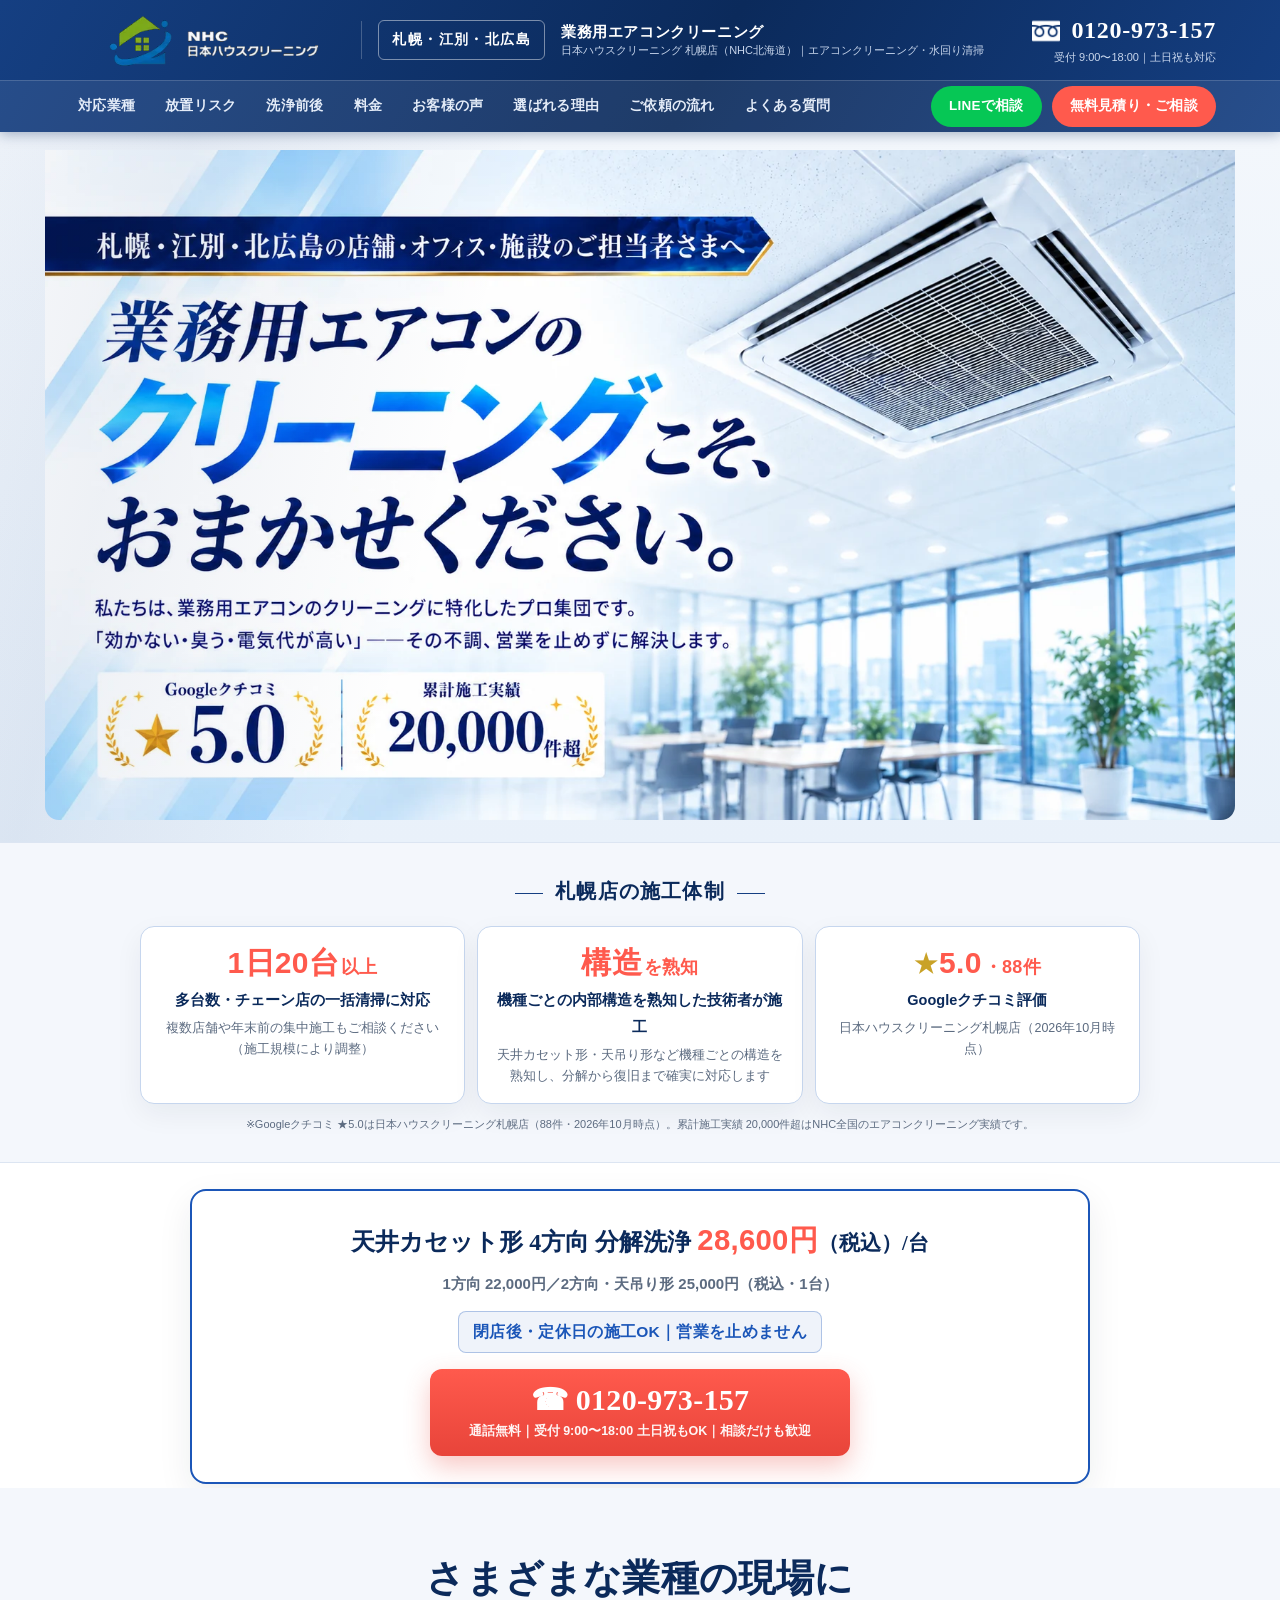
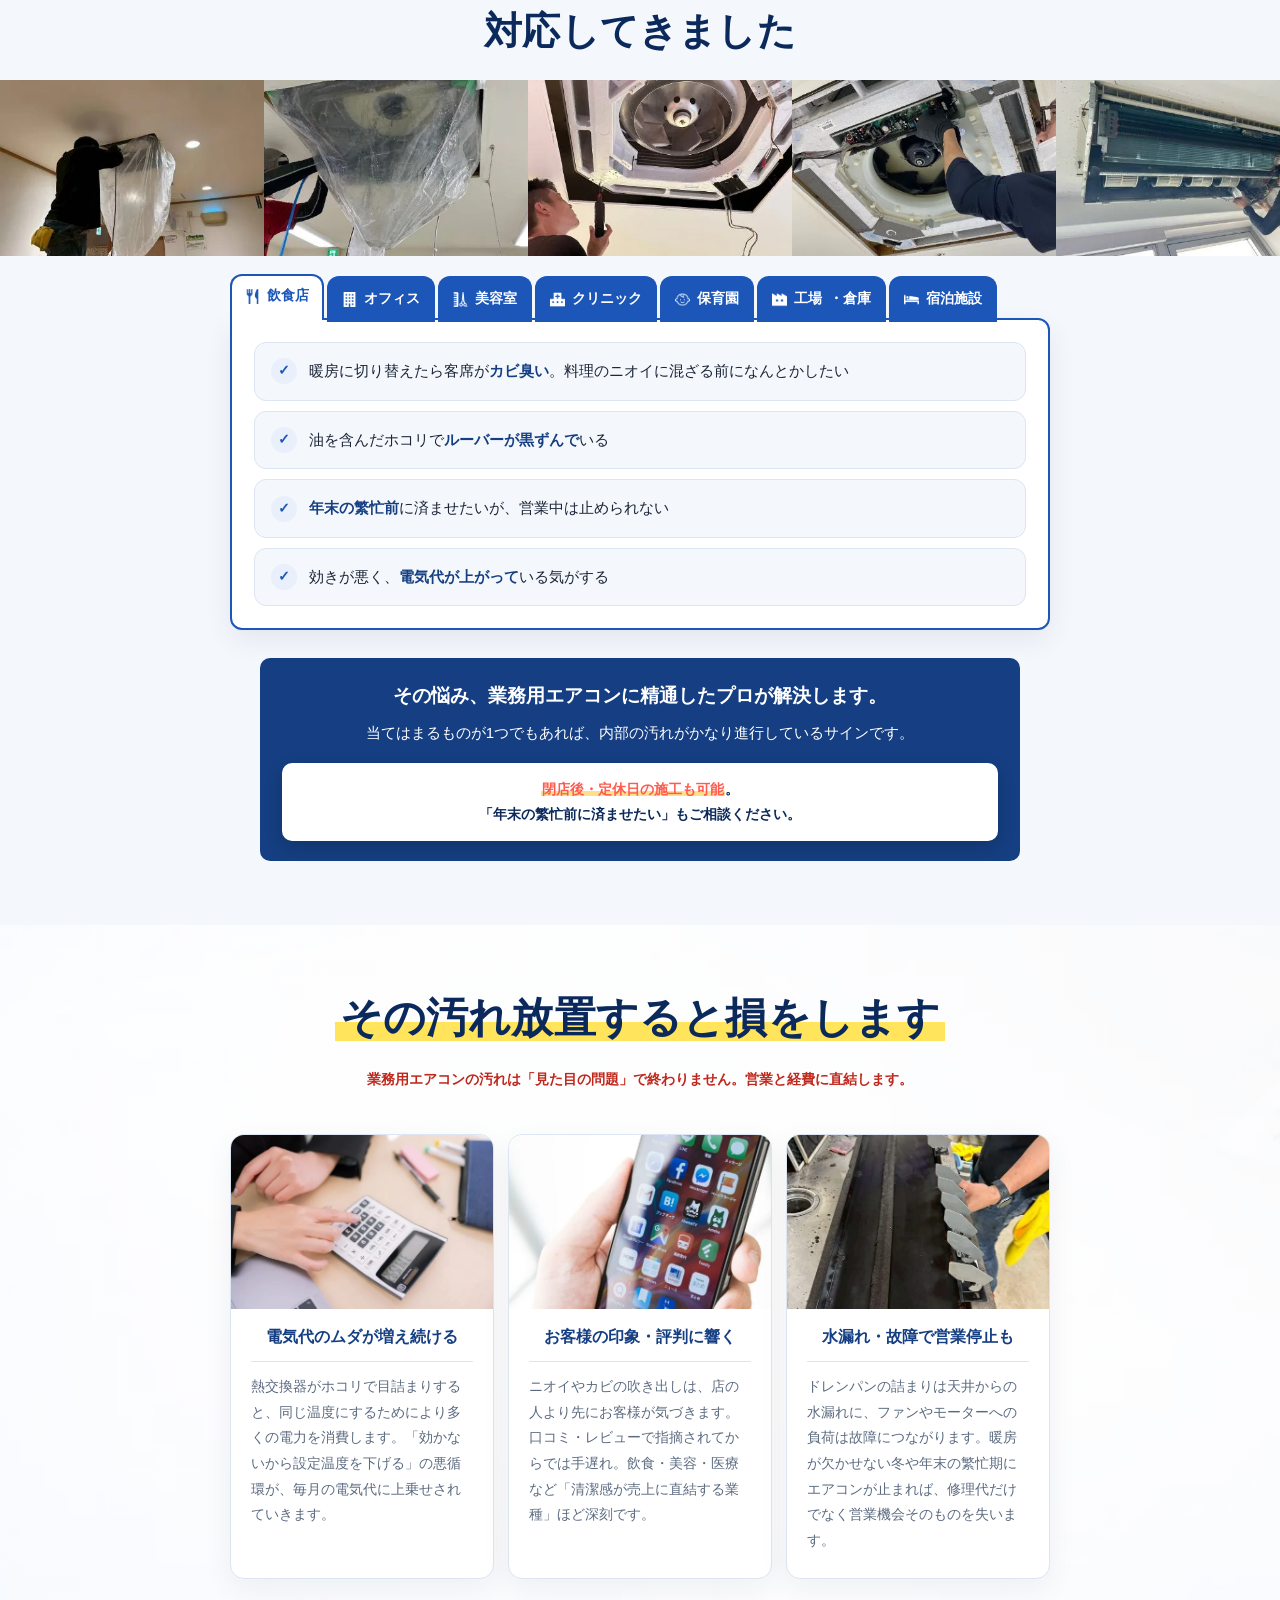
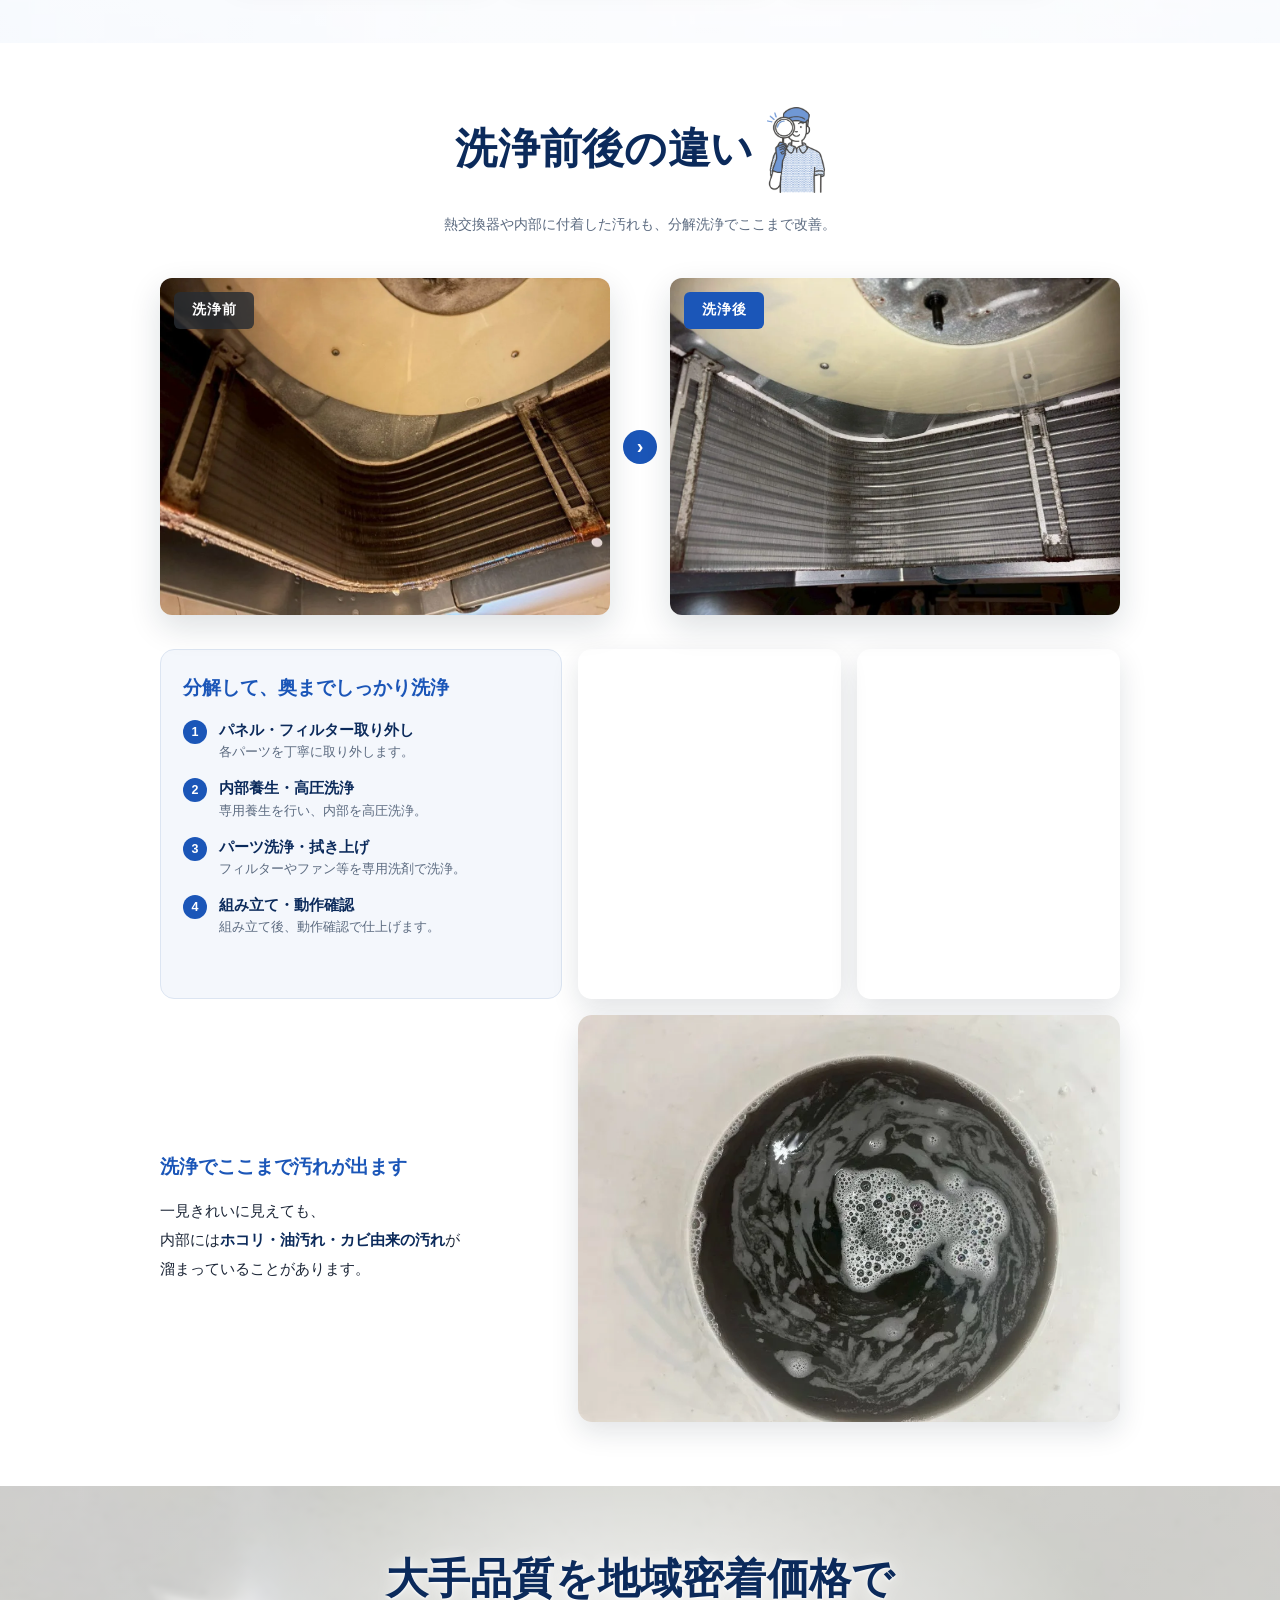
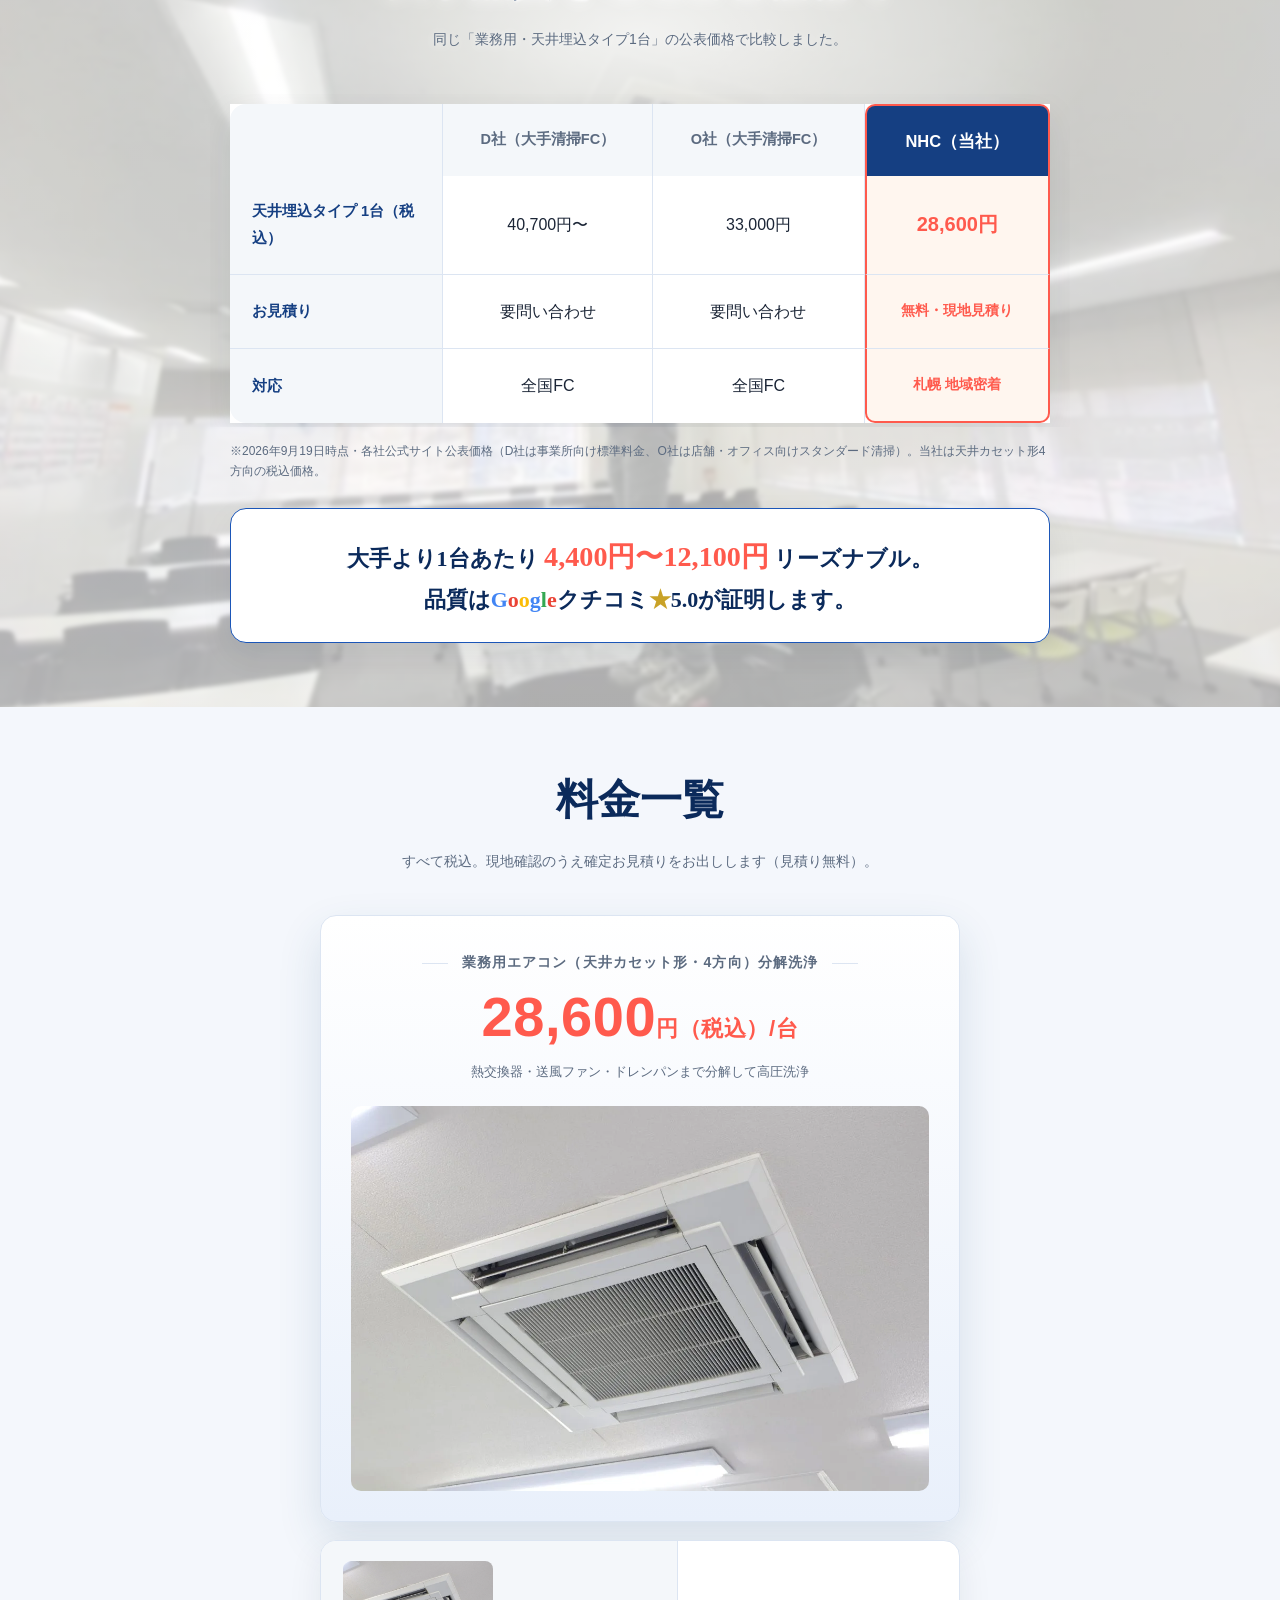
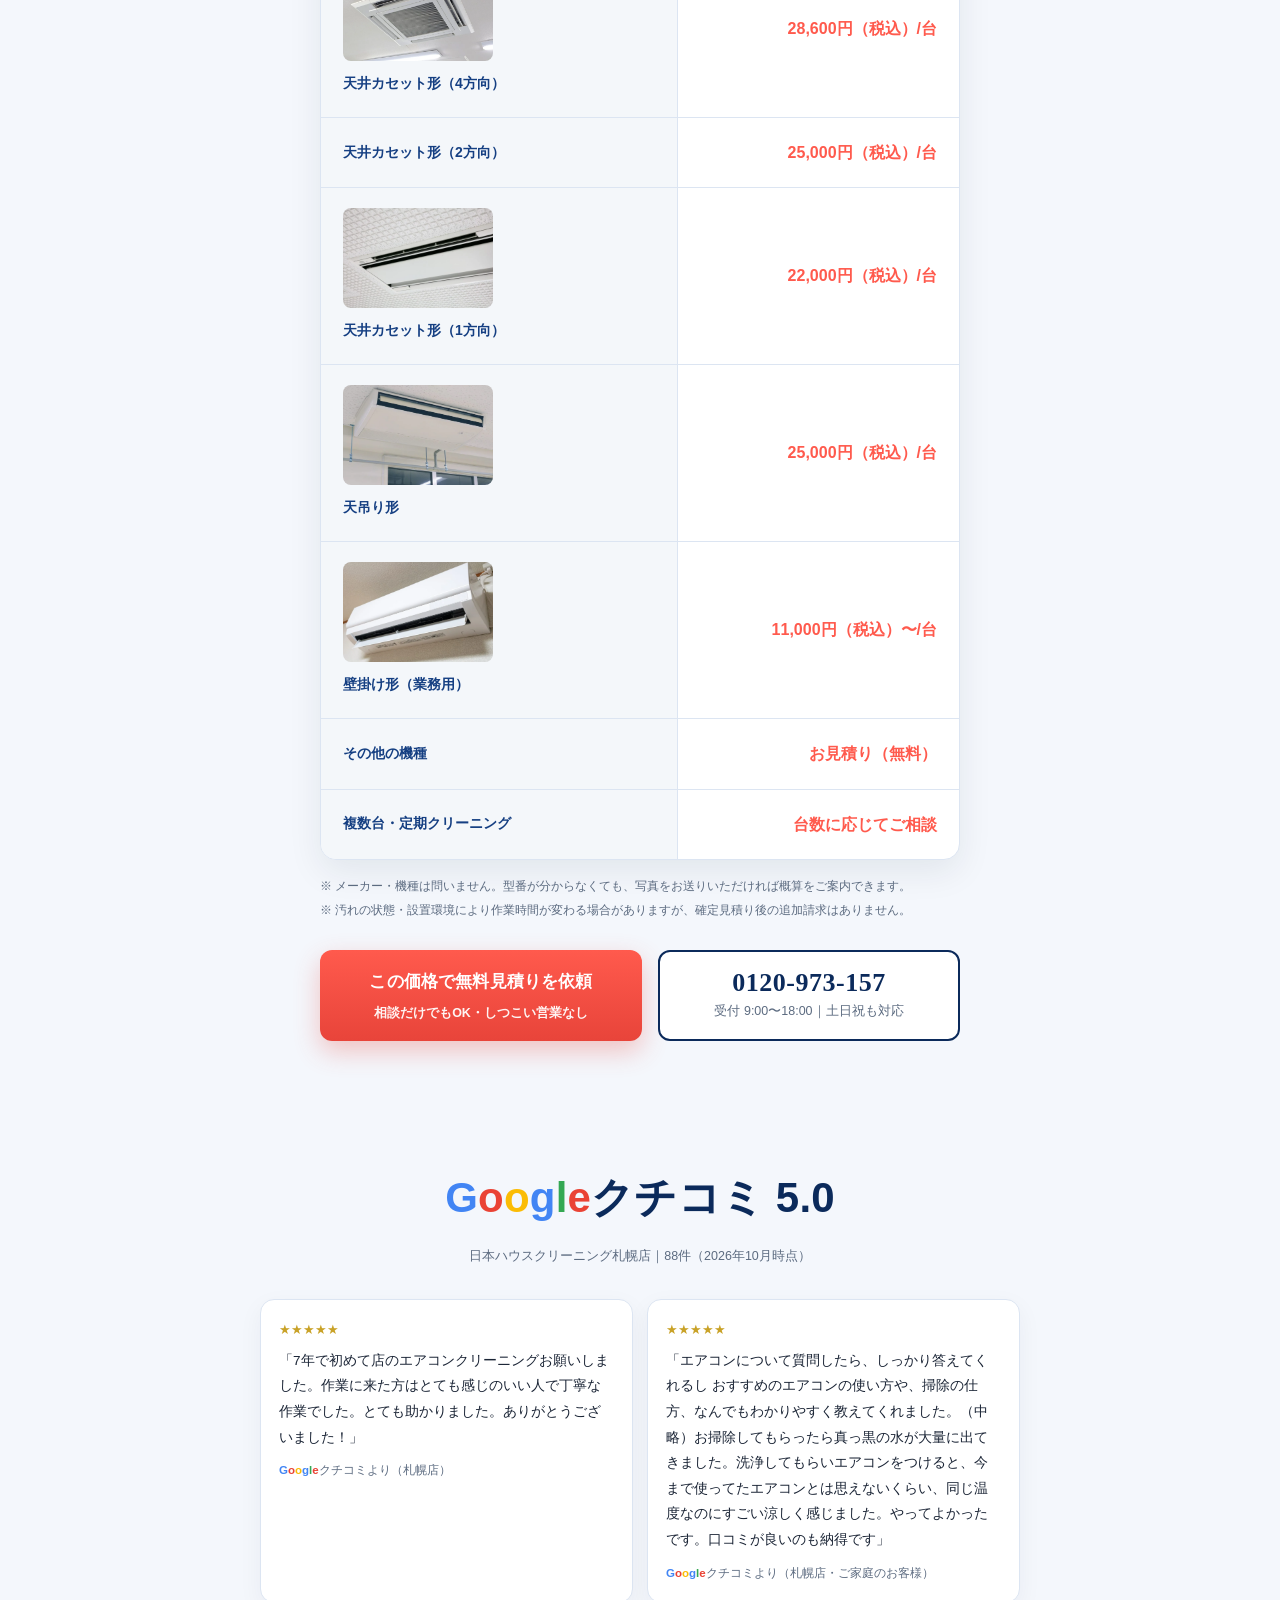
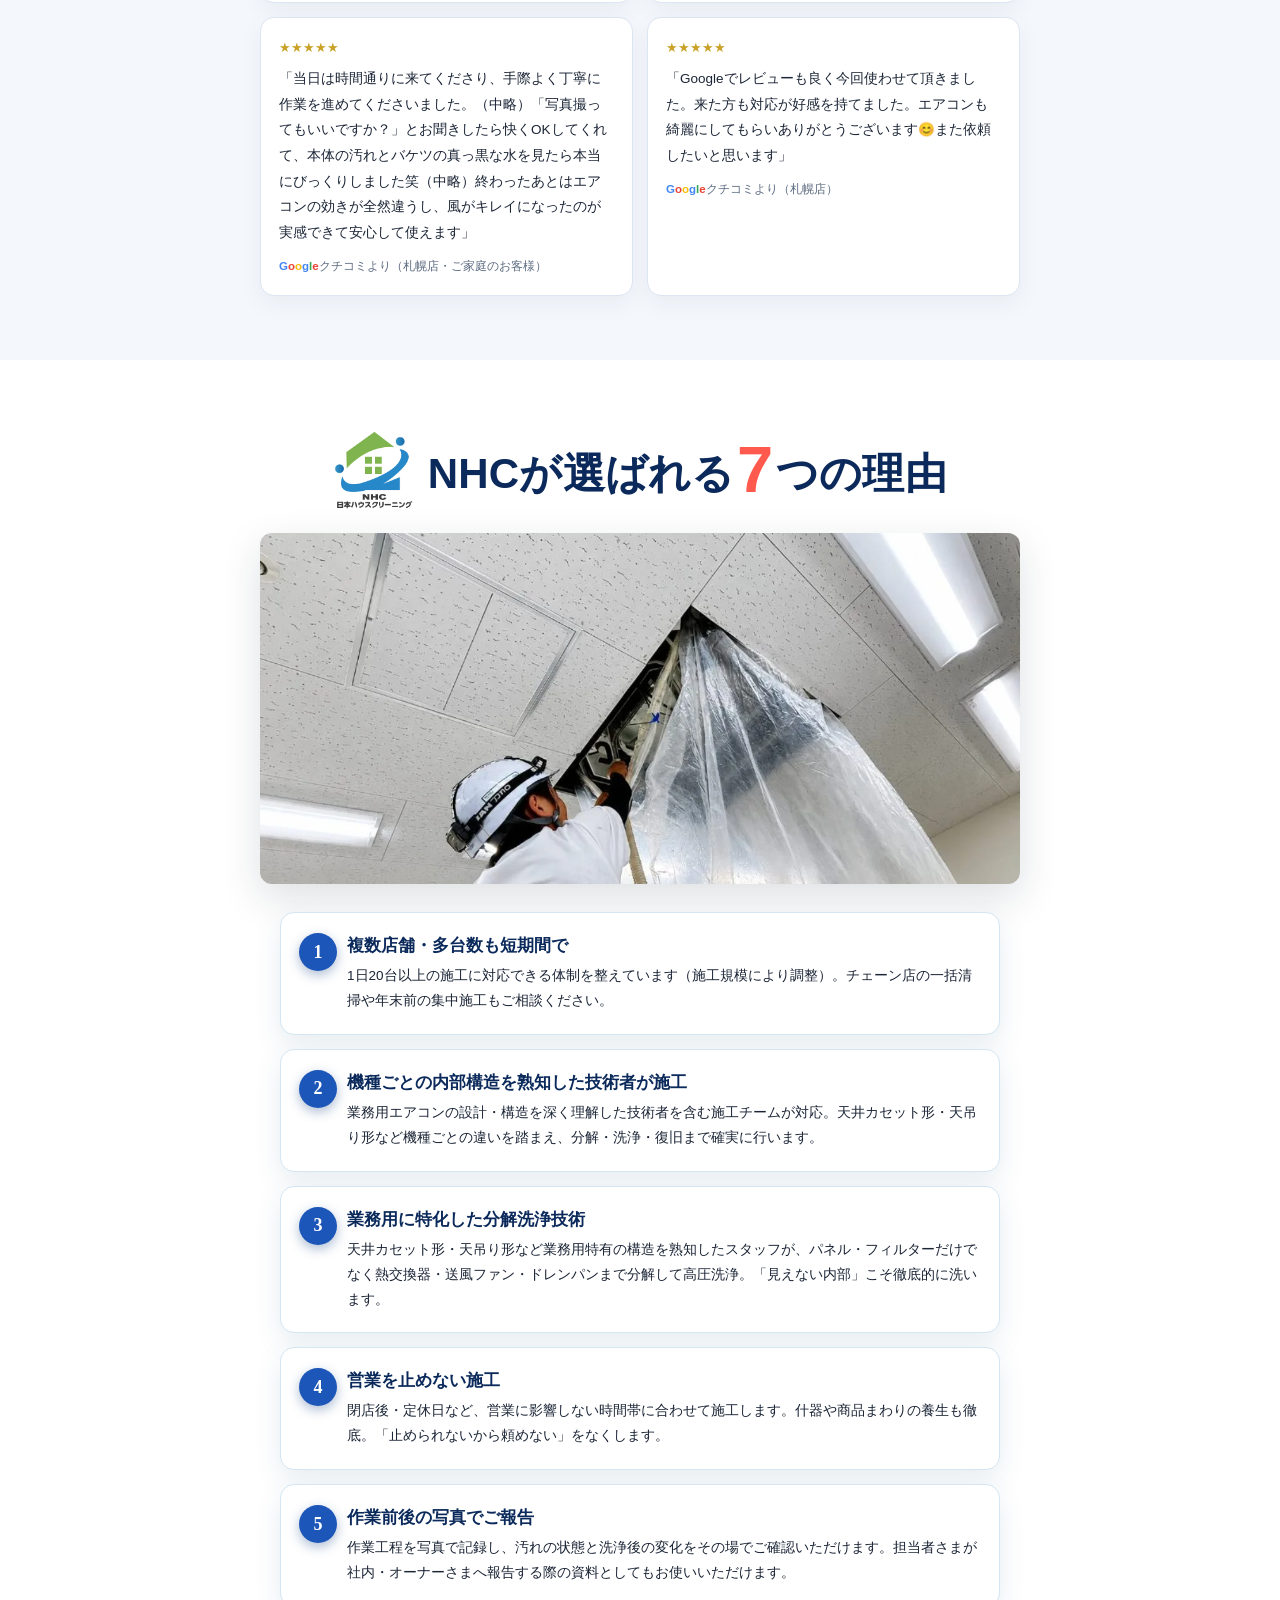
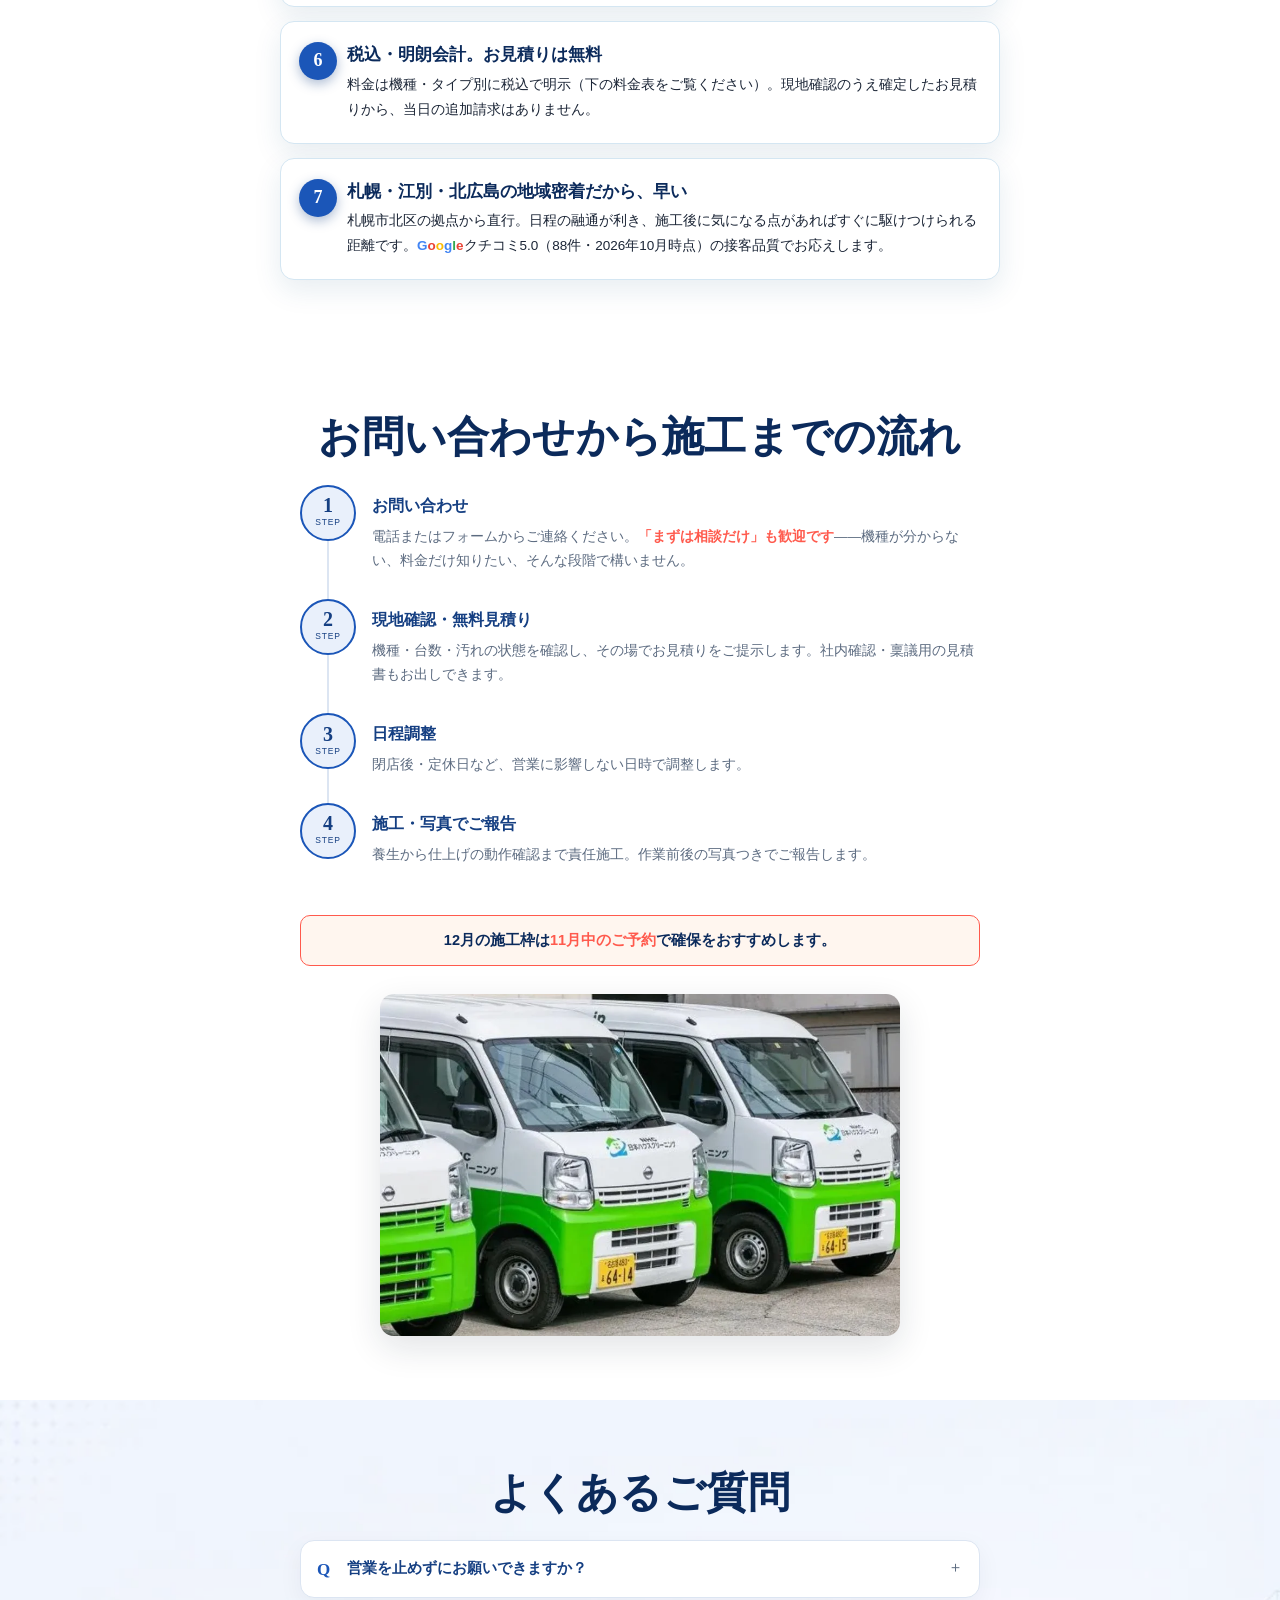
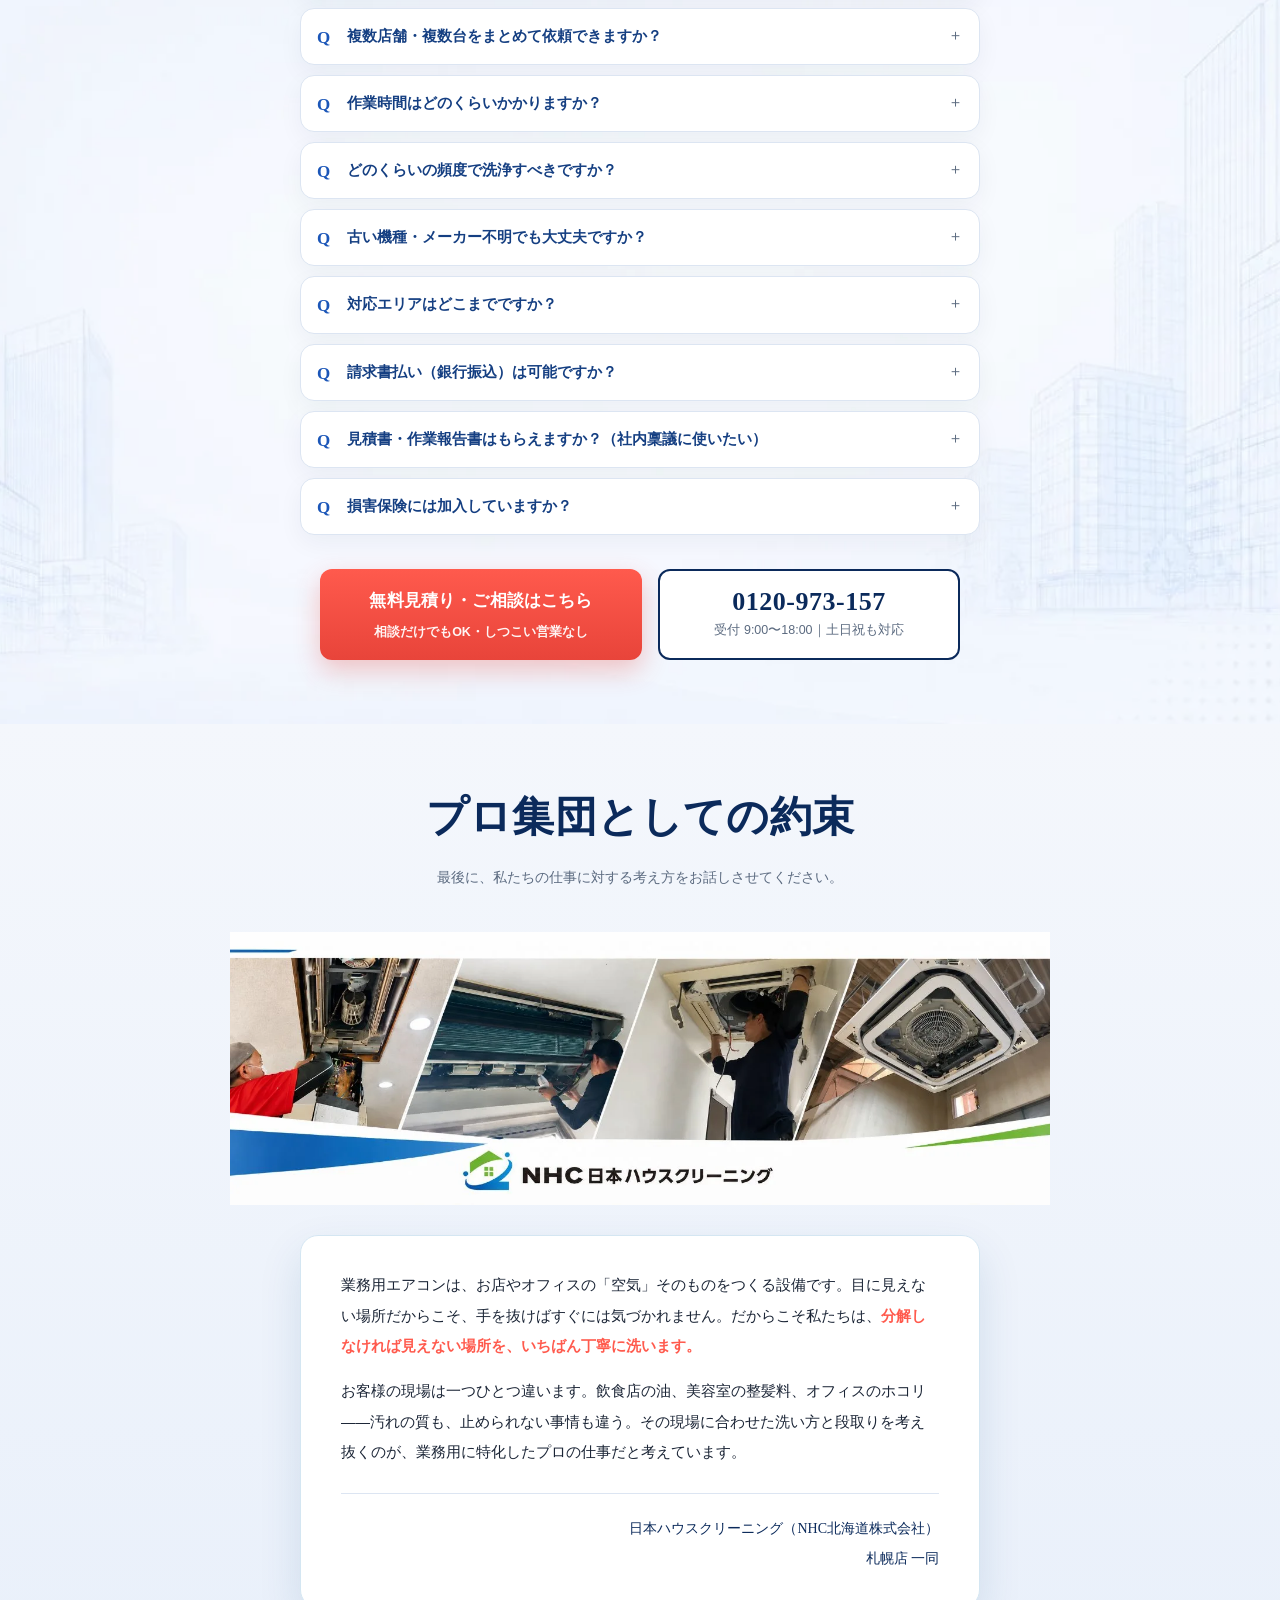
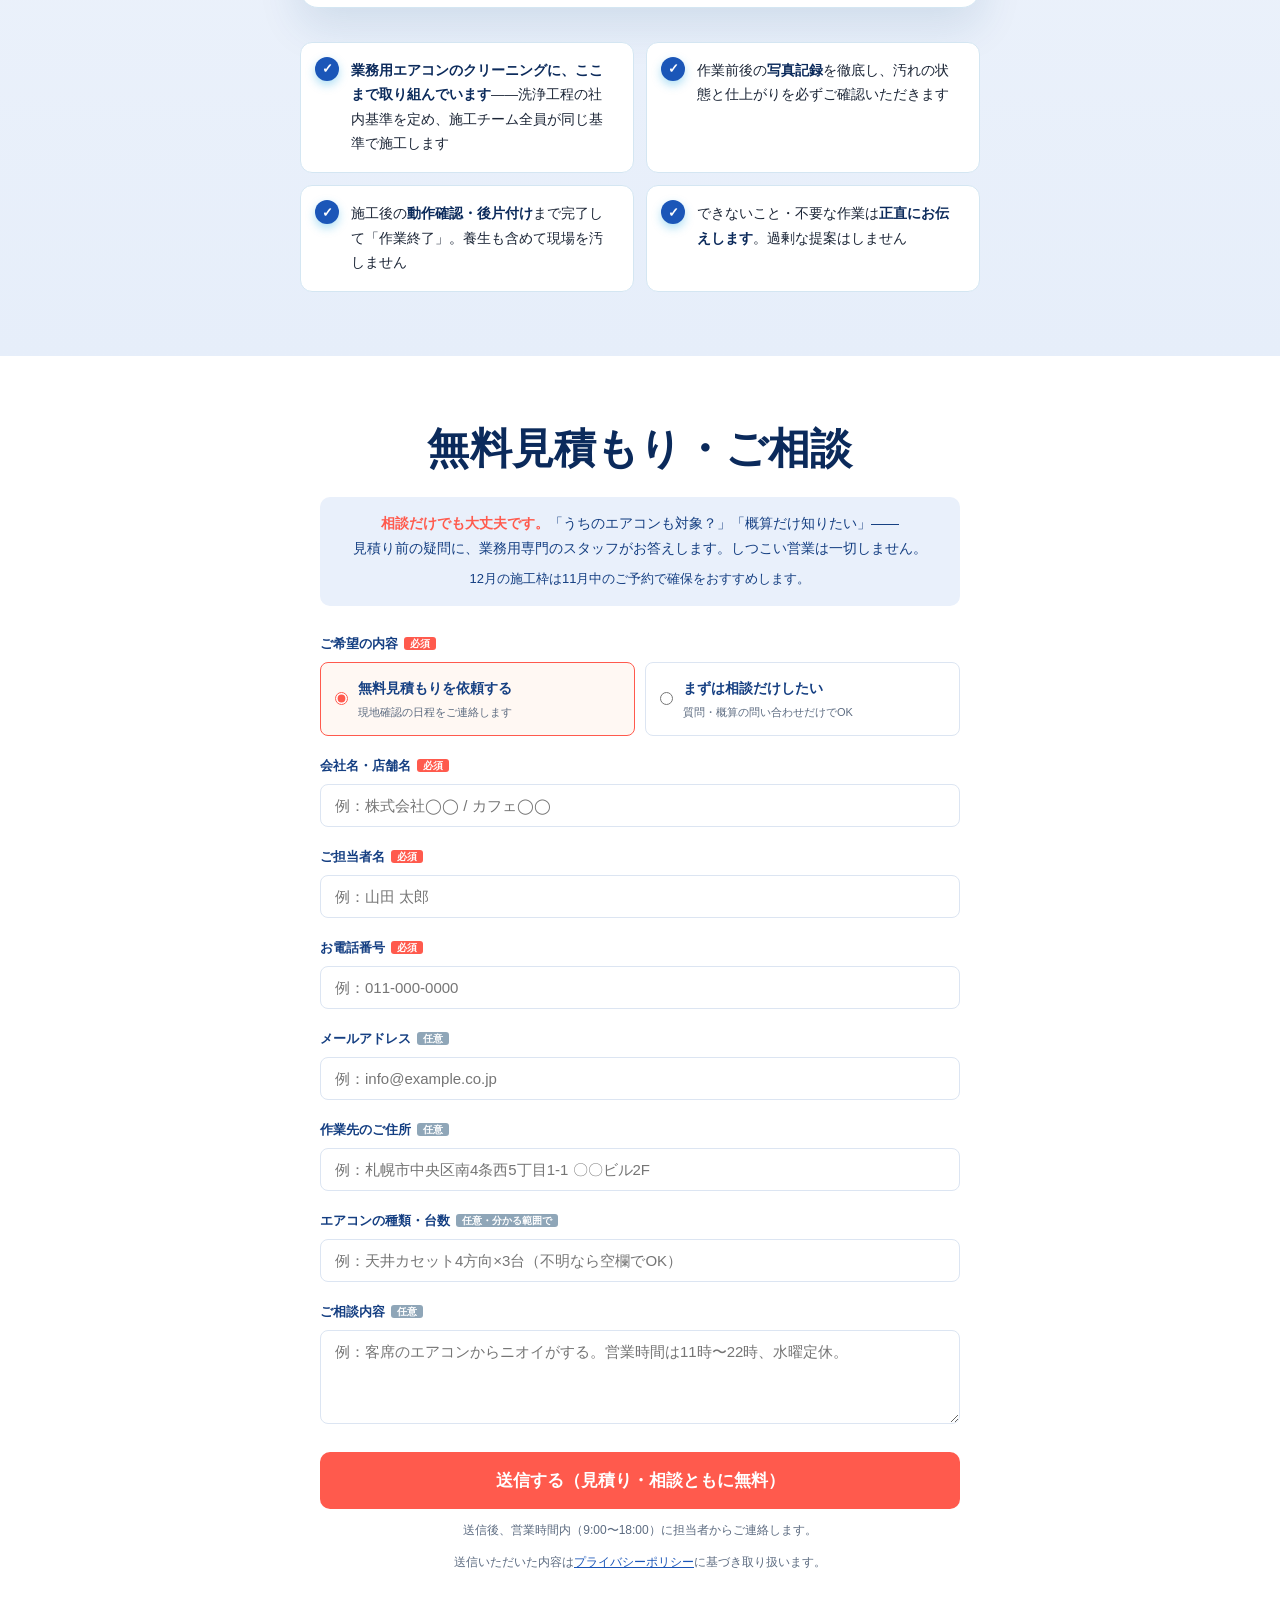
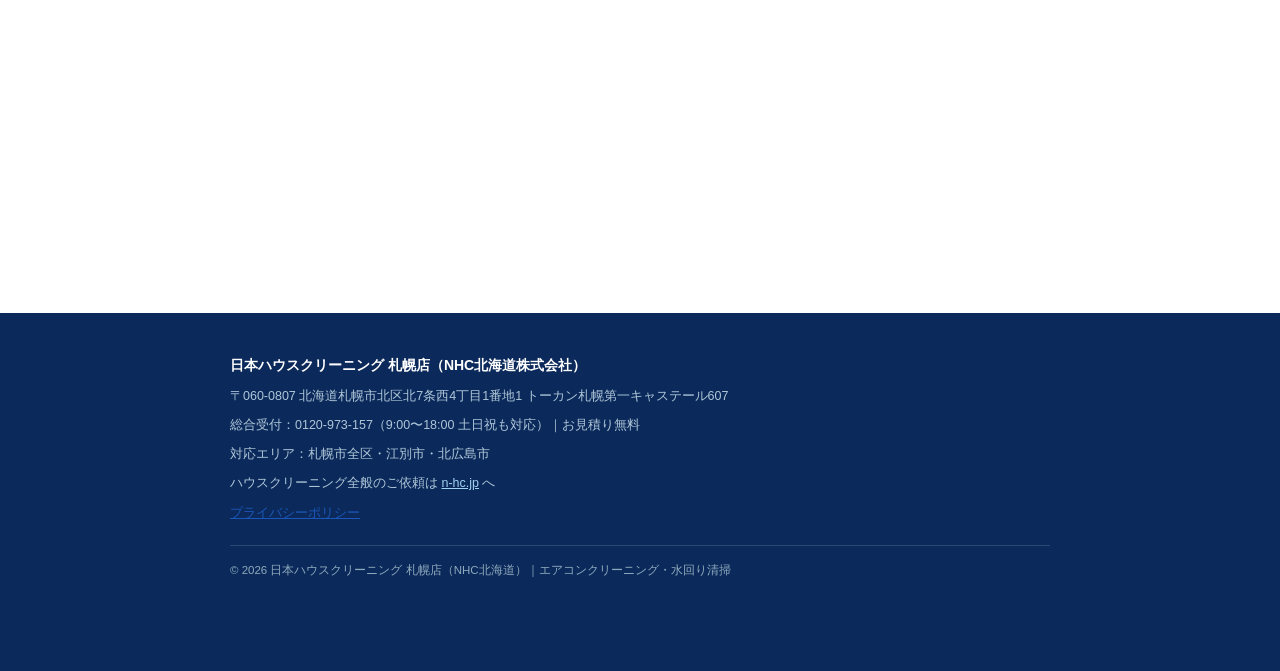
==== commit ad7cf0a7: "札幌LP: 「メーカー出身」を「構造を熟知」に言い換え" ====
--- a/sapporo-business-aircon/index.html
+++ b/sapporo-business-aircon/index.html
@@ -814,7 +814,7 @@
     <div class="strength-title">札幌店の施工体制</div>
     <div class="strength-grid">
       <div class="strength-item"><span class="big">1日20台<span class="sm">以上</span></span><span class="ttl">多台数・チェーン店の一括清掃に対応</span><span class="txt">複数店舗や年末前の集中施工もご相談ください（施工規模により調整）</span></div>
-      <div class="strength-item"><span class="big">メーカー<span class="sm">出身</span></span><span class="ttl">空調メーカー出身の技術者が在籍</span><span class="txt">空調機器メーカーでの勤務経験を持つ技術者が在籍する施工チームが対応</span></div>
+      <div class="strength-item"><span class="big">構造<span class="sm">を熟知</span></span><span class="ttl">機種ごとの内部構造を熟知した技術者が施工</span><span class="txt">天井カセット形・天吊り形など機種ごとの構造を熟知し、分解から復旧まで確実に対応します</span></div>
       <div class="strength-item"><span class="big"><span class="st">★</span>5.0<span class="sm">・88件</span></span><span class="ttl">Googleクチコミ評価</span><span class="txt">日本ハウスクリーニング札幌店（2026年10月時点）</span></div>
     </div>
     <p class="strength-note">※Googleクチコミ ★5.0は日本ハウスクリーニング札幌店（88件・2026年10月時点）。累計施工実績 20,000件超はNHC全国のエアコンクリーニング実績です。</p>
@@ -1081,10 +1081,10 @@
         <p>1日20台以上の施工に対応できる体制を整えています（施工規模により調整）。チェーン店の一括清掃や年末前の集中施工もご相談ください。</p>
       </div>
       <!-- 【要確認】ここまで -->
-      <!-- 【要確認】ここから：空調メーカー出身の技術者（2026-10-07 オーナー提供の新しい強み。本人・NHCの了承前のためメーカー名は書かない／「自社スタッフ」「社員」とは書かない。事実確認NGならこの理由ブロック（reason）ごと削除。件数の数字はJSで自動更新） -->
+      <!-- 【要確認】ここから：技術者の強み（2026-10-07 オーナー提供「空調メーカー出身の技術者」を、オーナー指示で「構造を熟知」に言い換え。メーカー名・「メーカー出身」は書かない／「自社スタッフ」「社員」とは書かない。事実確認NGならこの理由ブロック（reason）ごと削除。件数の数字はJSで自動更新） -->
       <div class="reason reveal">
-        <h3>空調メーカー出身の技術者が在籍</h3>
-        <p>空調機器メーカーでの勤務経験を持つ技術者を含む施工チームが対応。機種ごとの構造を熟知し、分解・洗浄・復旧まで確実に行います。</p>
+        <h3>機種ごとの内部構造を熟知した技術者が施工</h3>
+        <p>業務用エアコンの設計・構造を深く理解した技術者を含む施工チームが対応。天井カセット形・天吊り形など機種ごとの違いを踏まえ、分解・洗浄・復旧まで確実に行います。</p>
       </div>
       <!-- 【要確認】ここまで -->
       <div class="reason reveal">
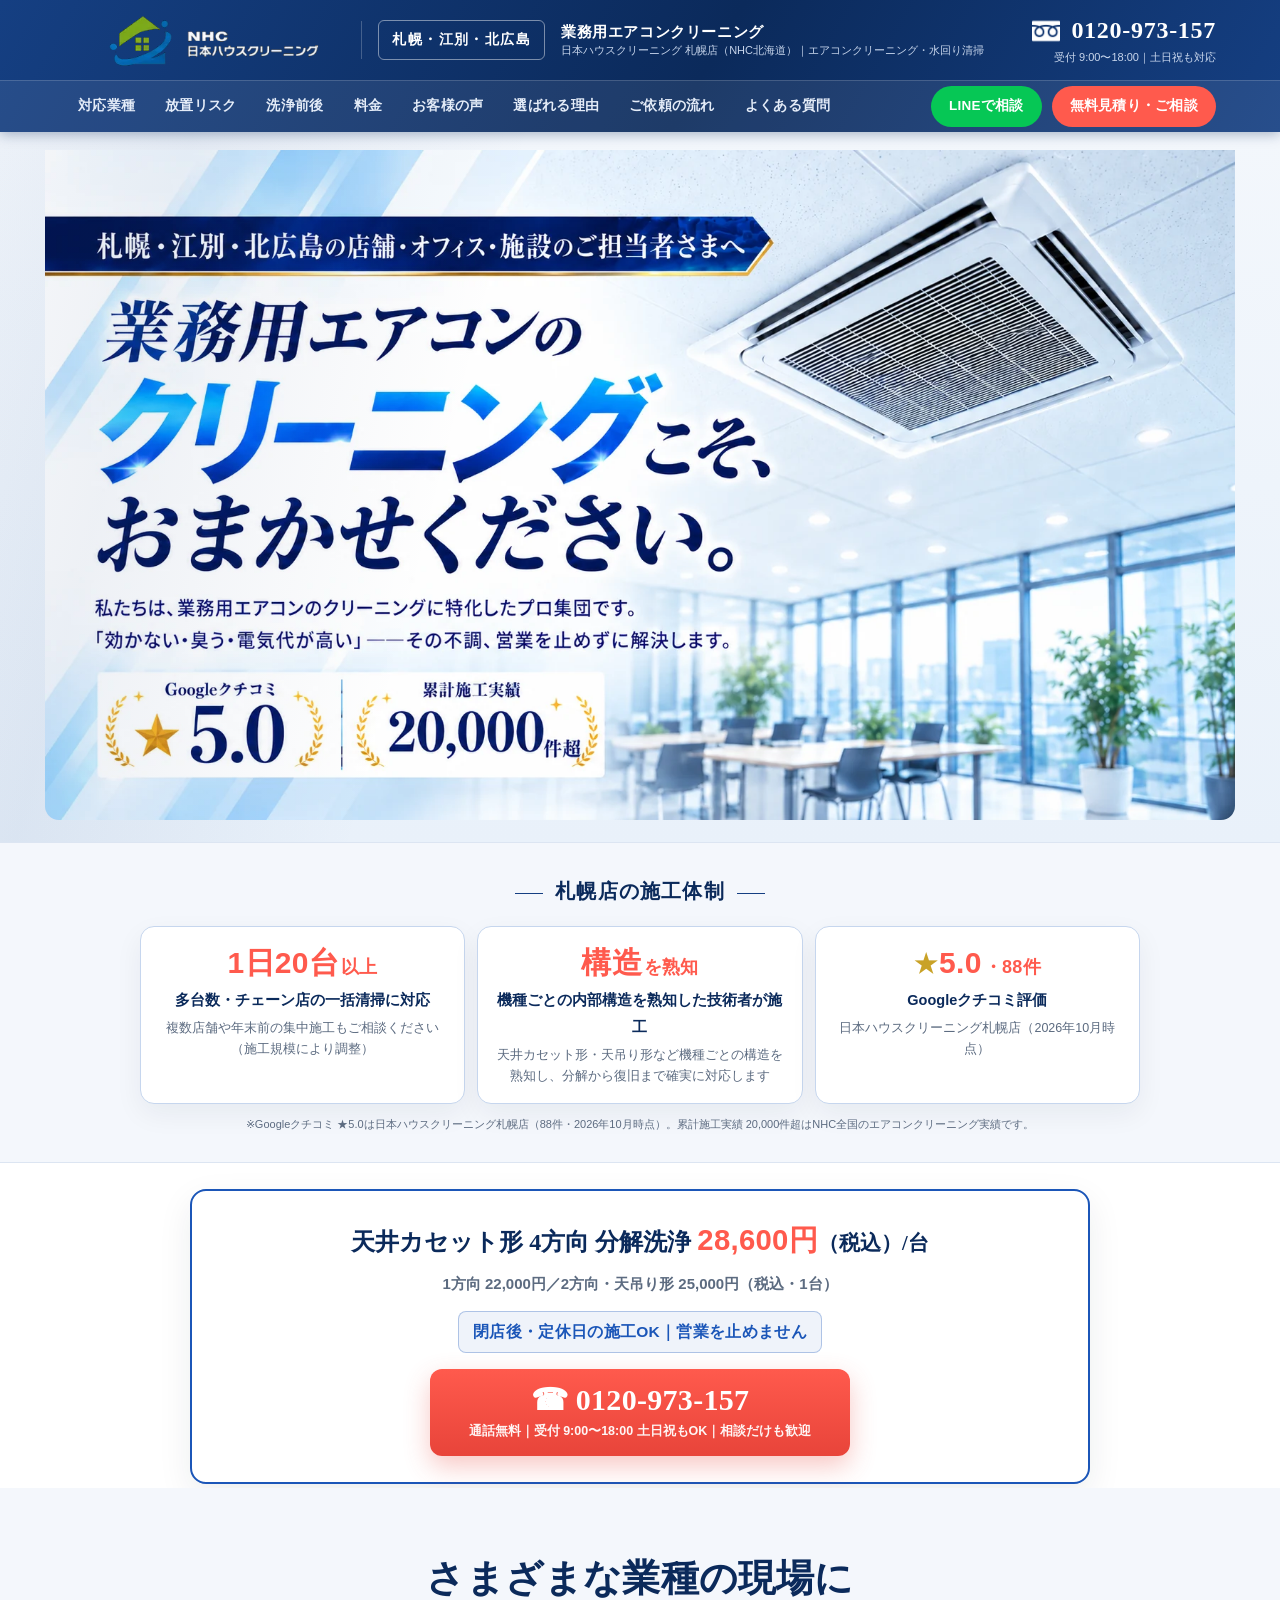
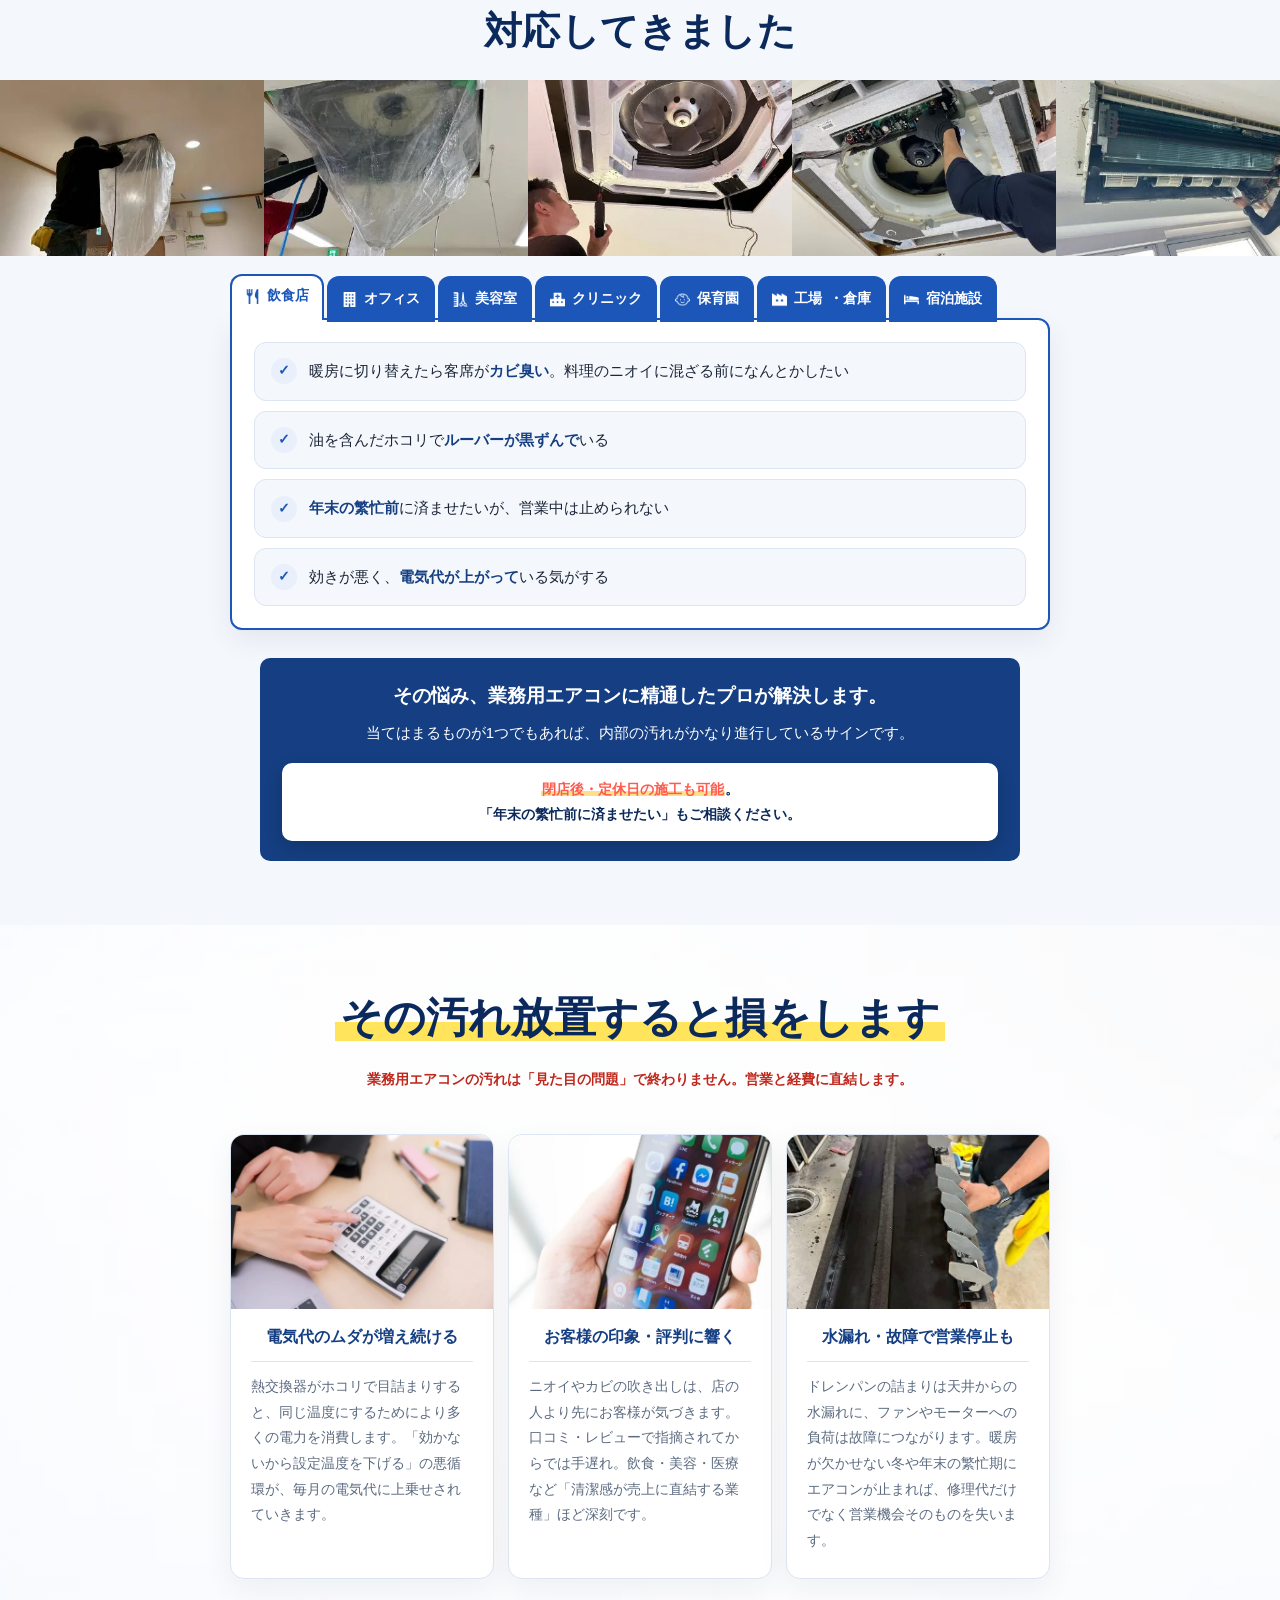
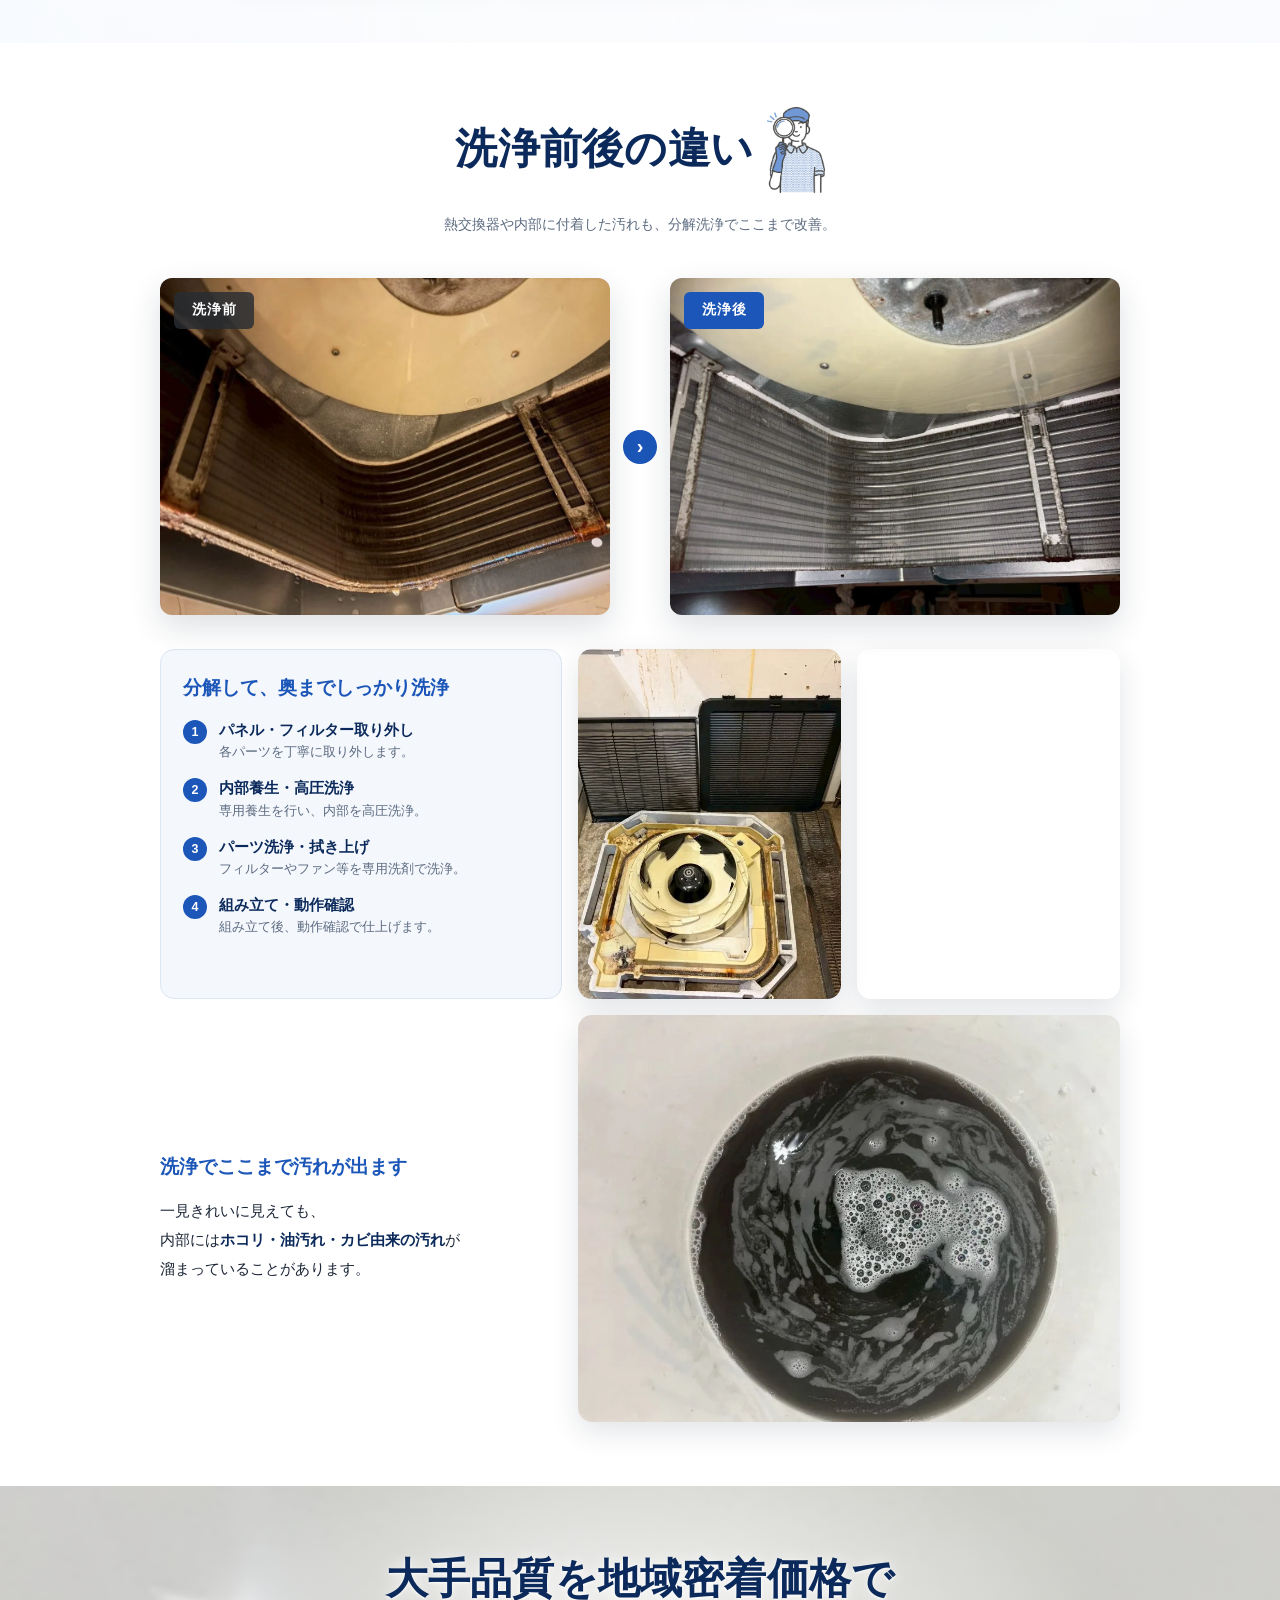
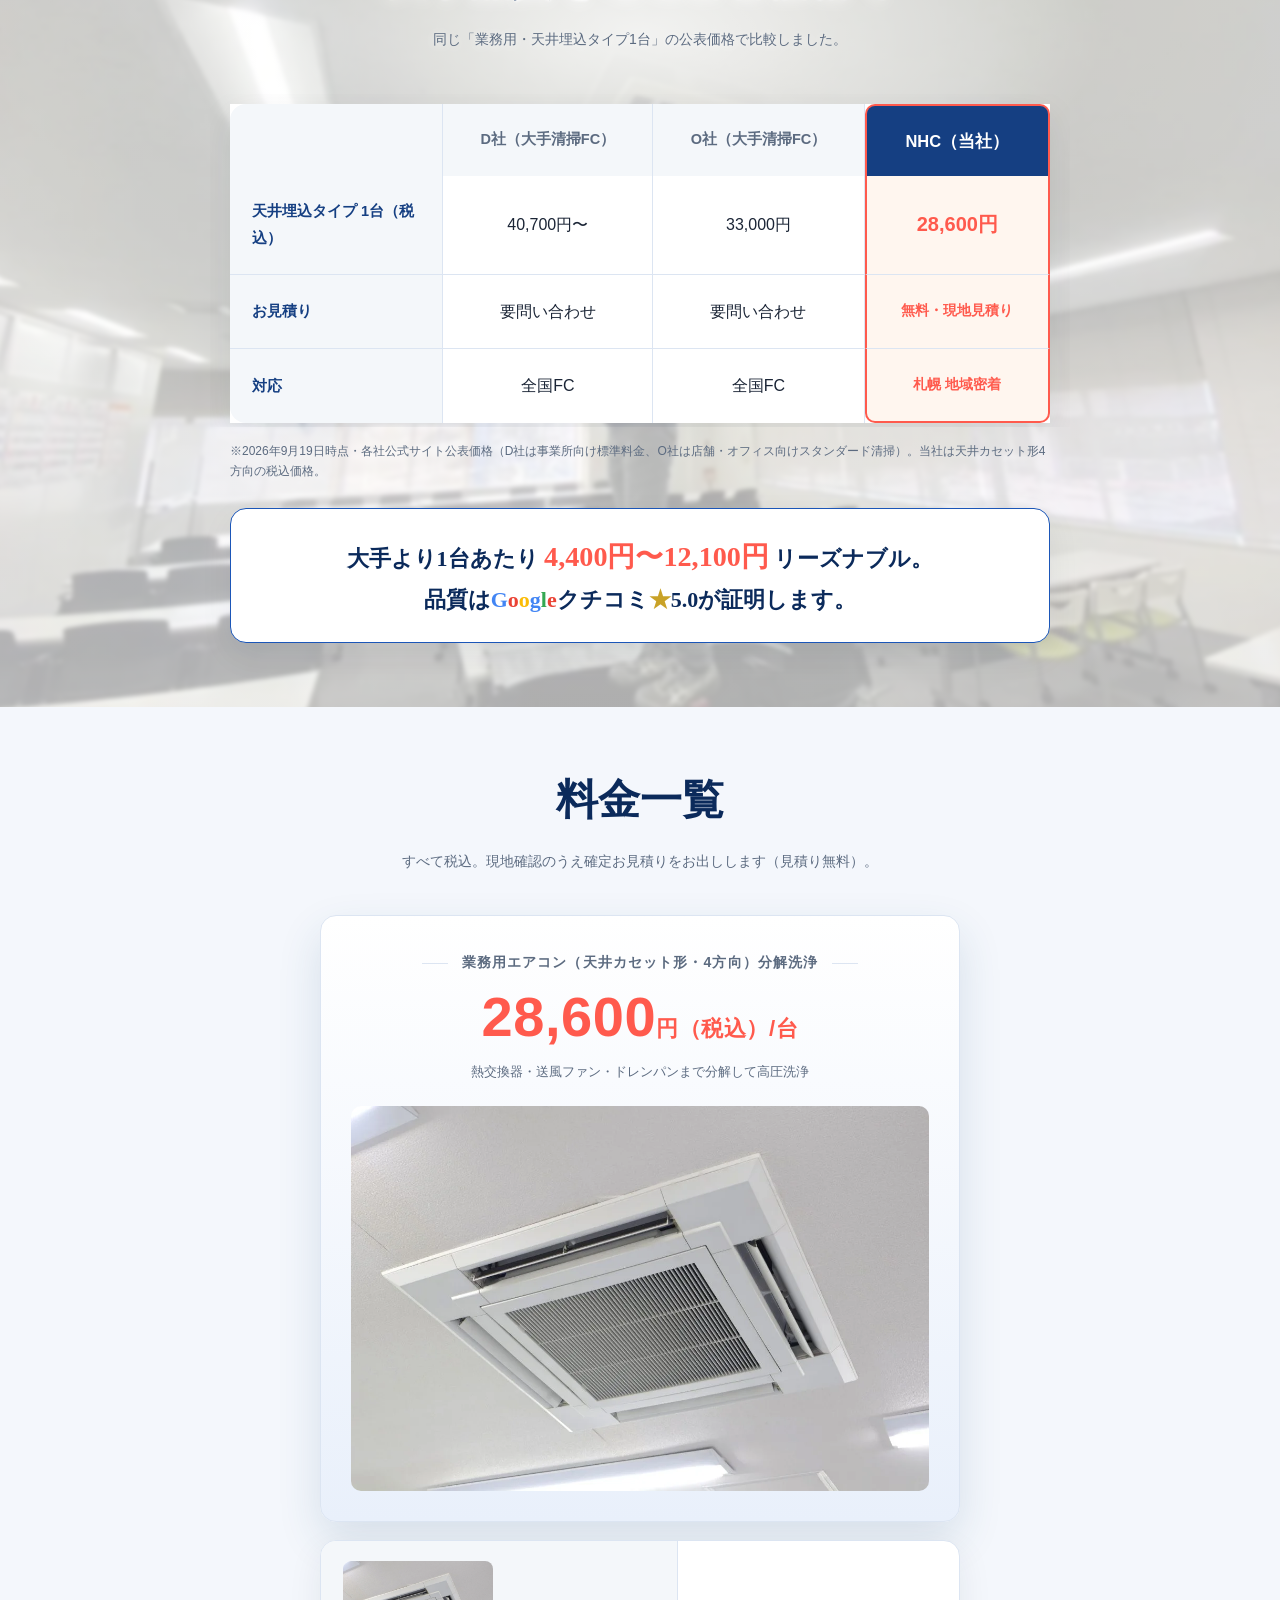
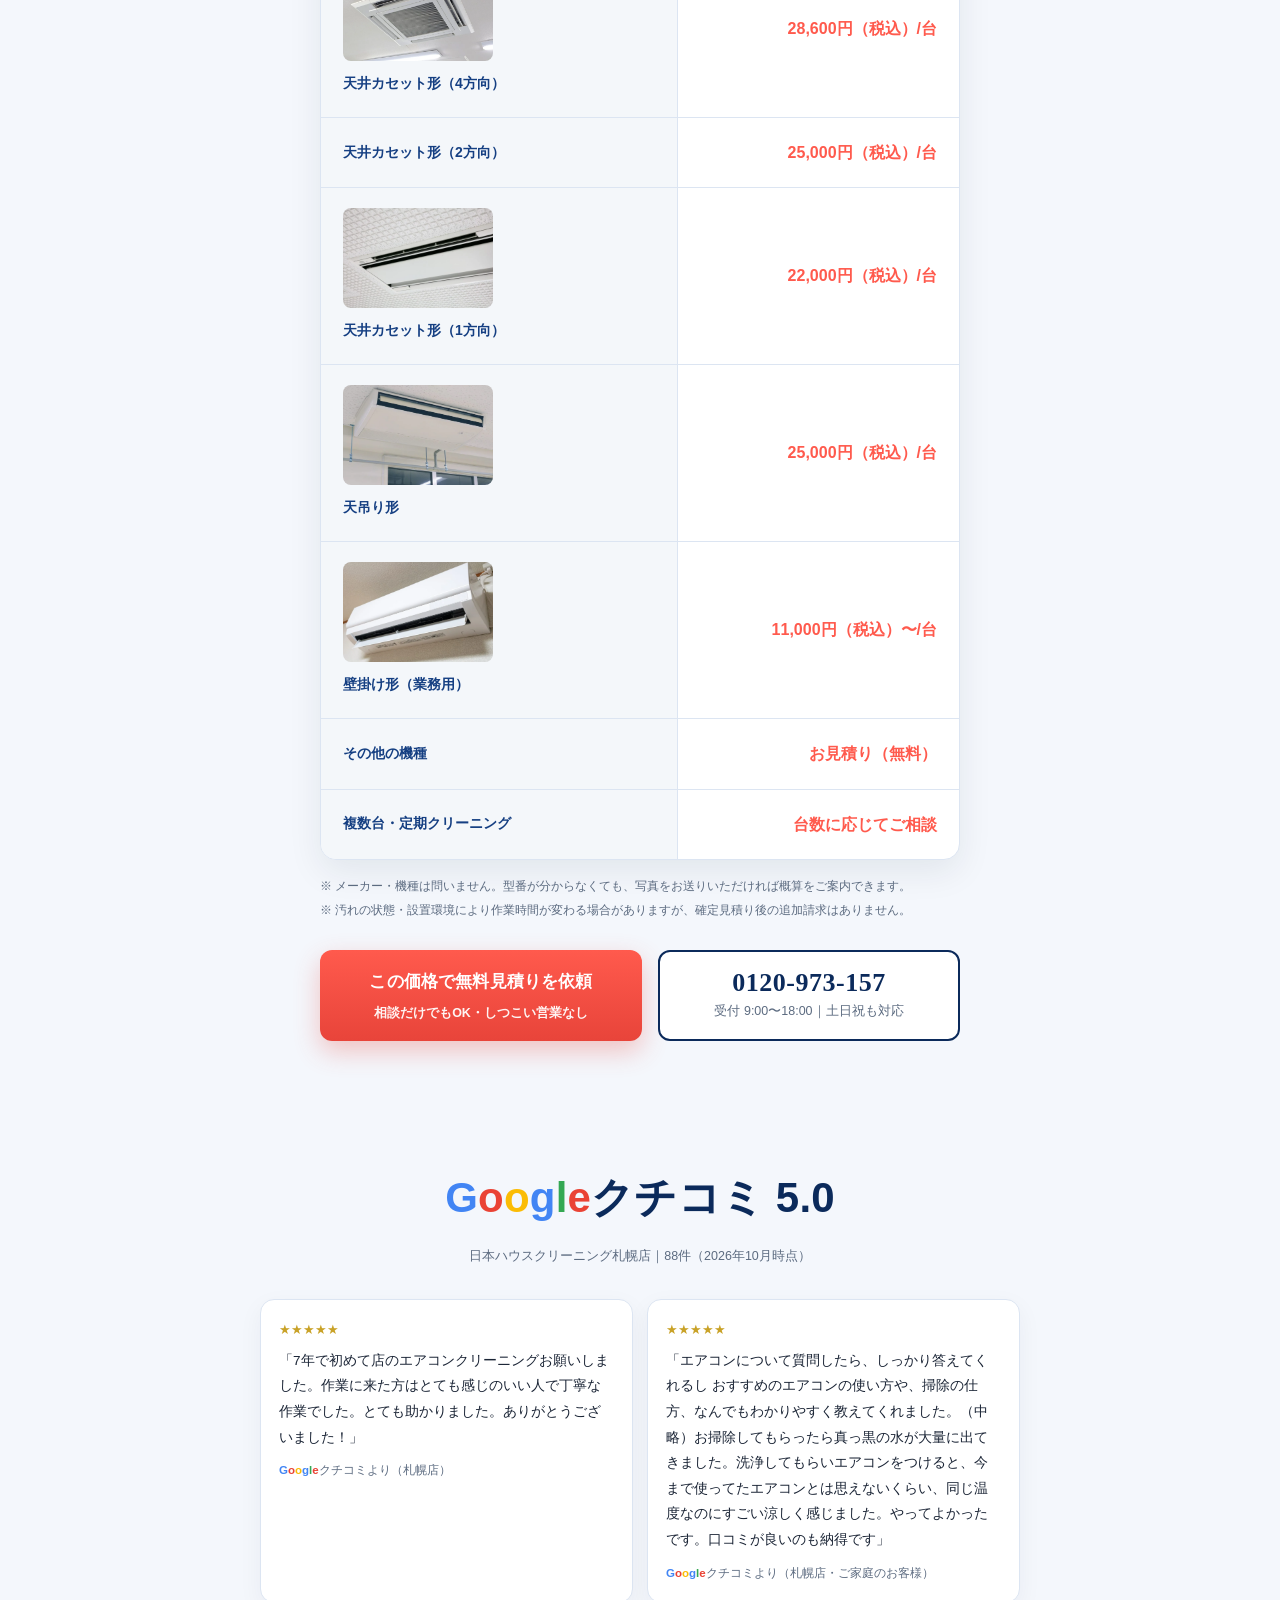
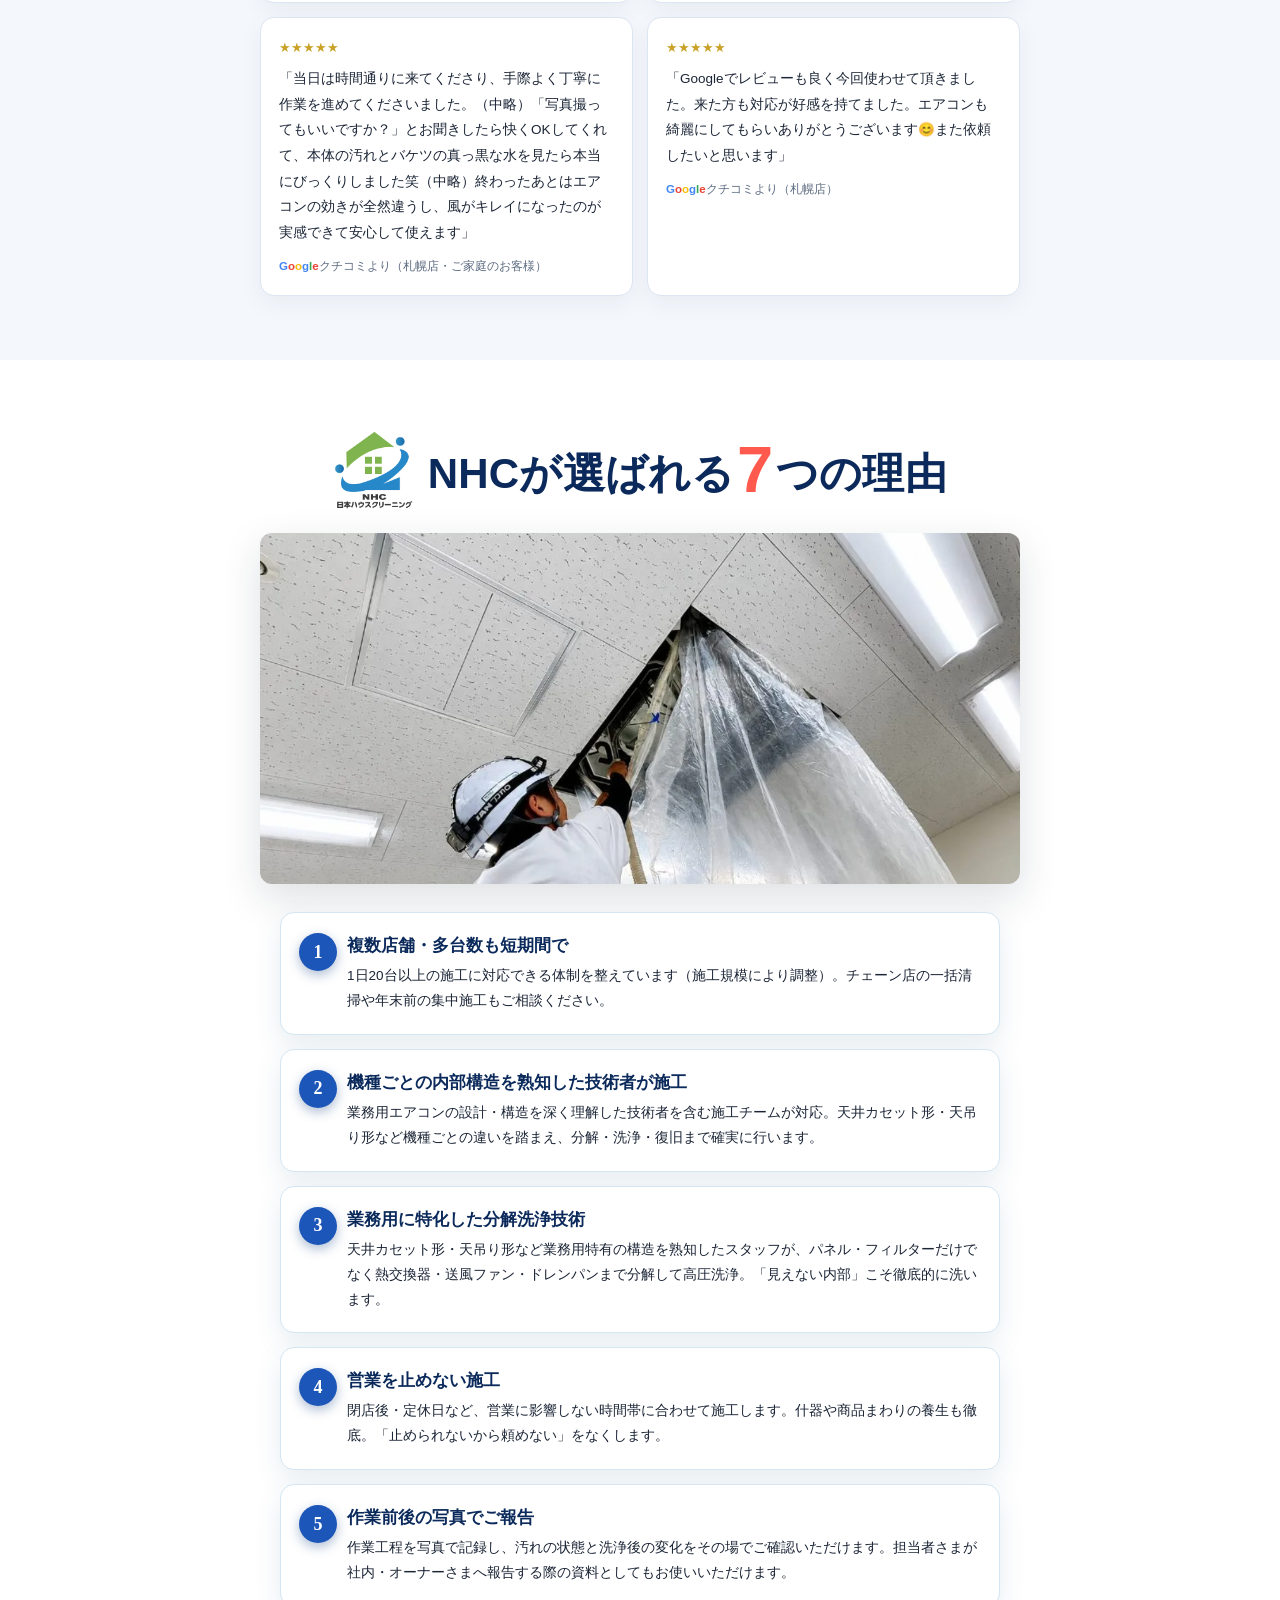
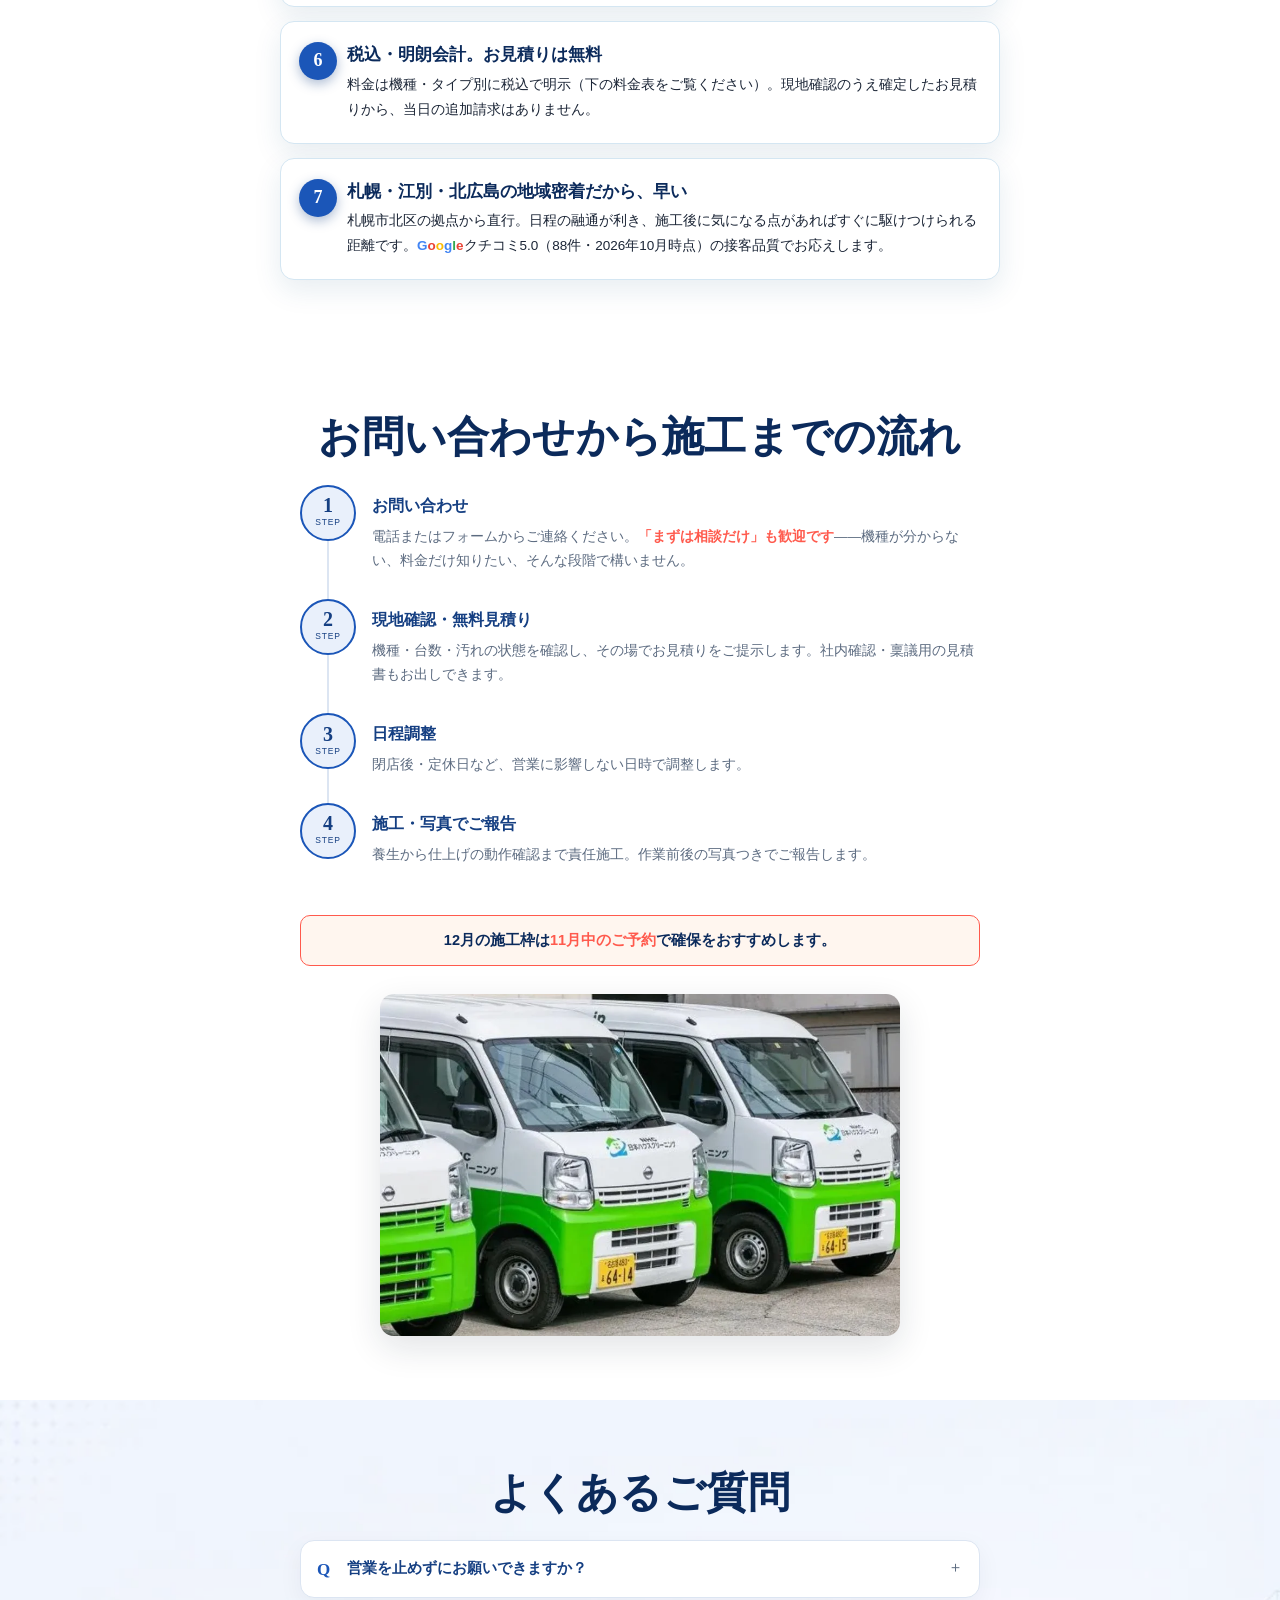
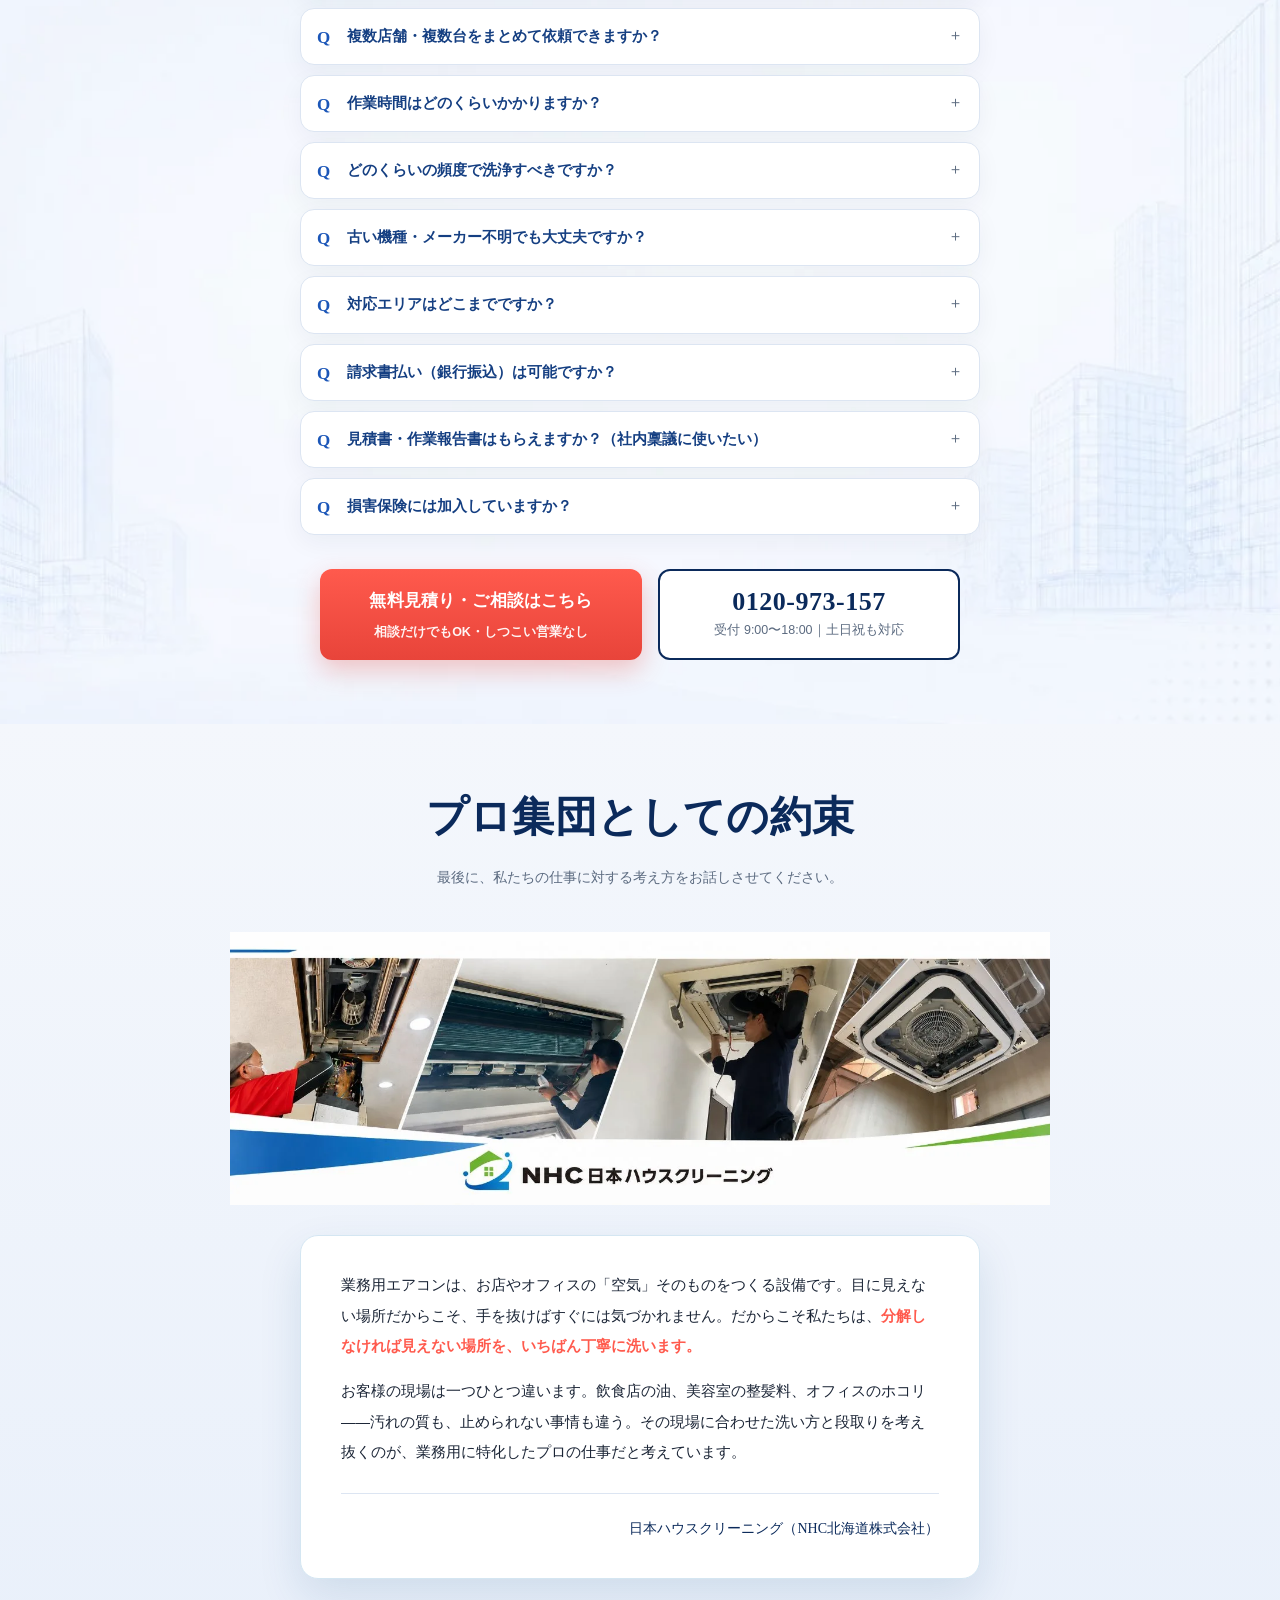
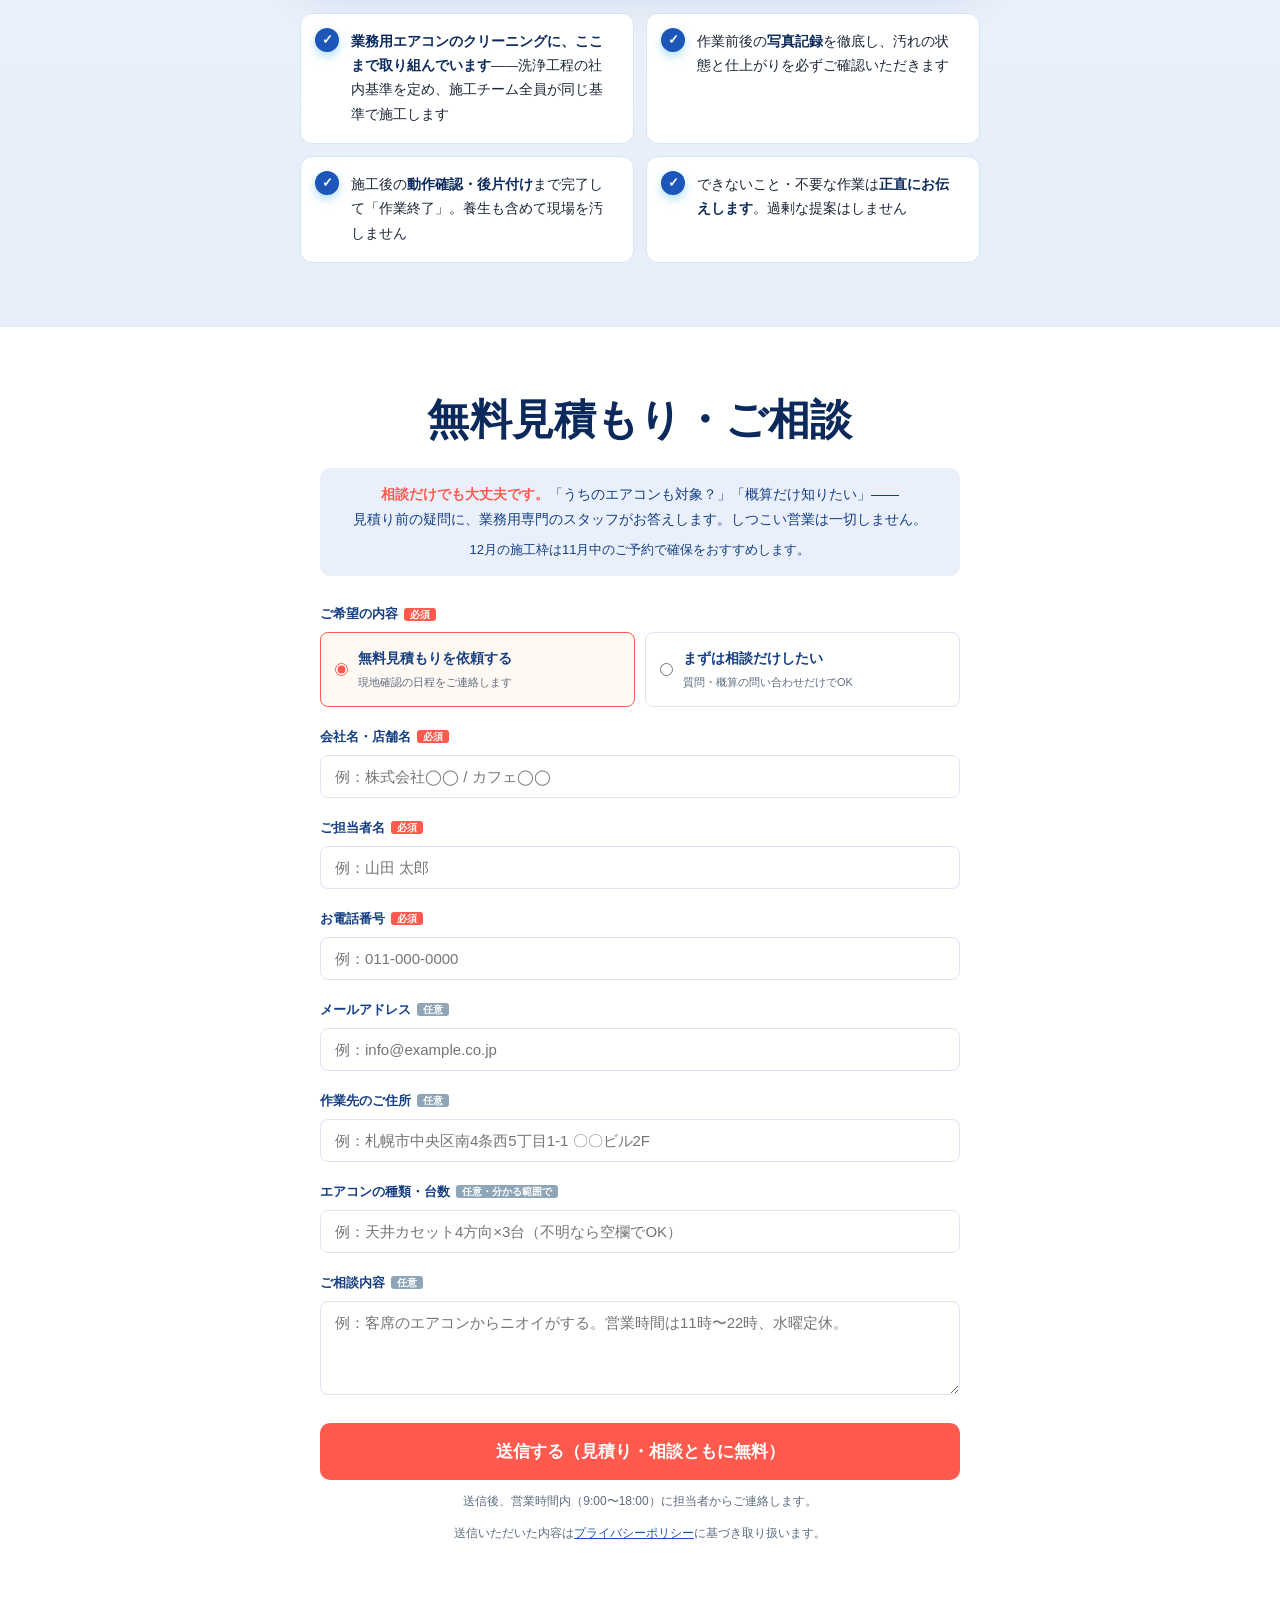
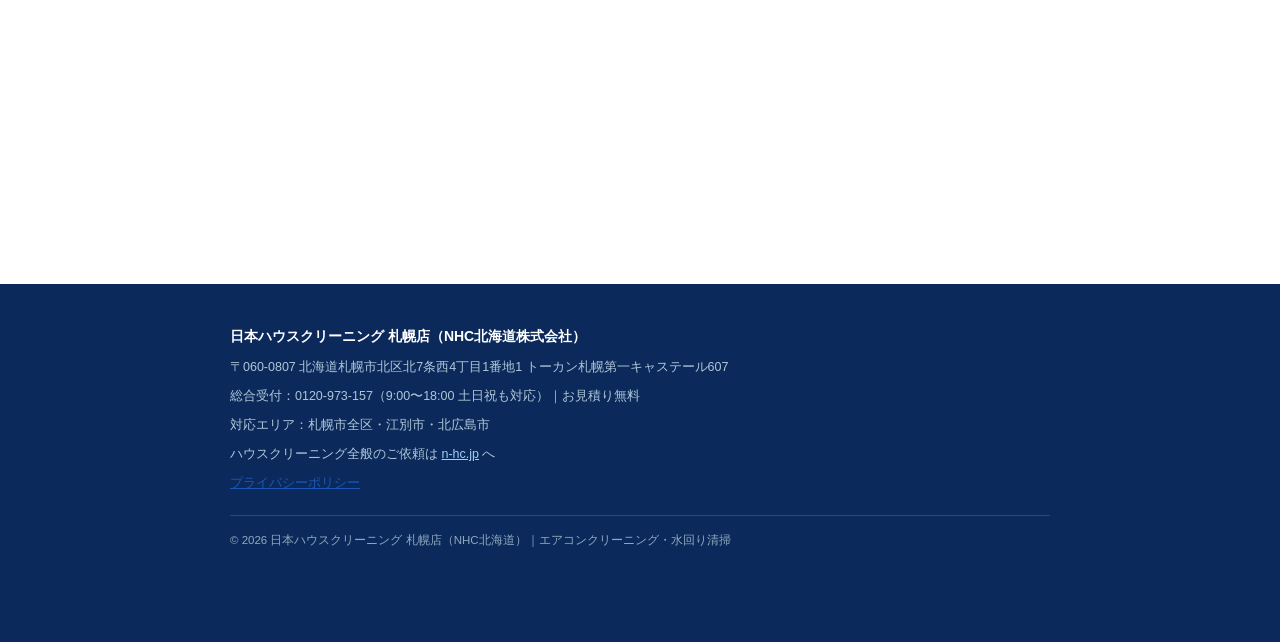
==== commit 312f6737: "札幌LP: 署名「札幌店 一同」を削除" ====
--- a/sapporo-business-aircon/index.html
+++ b/sapporo-business-aircon/index.html
@@ -1218,8 +1218,8 @@
     <div class="promise-body reveal">
       <p>業務用エアコンは、お店やオフィスの「空気」そのものをつくる設備です。目に見えない場所だからこそ、手を抜けばすぐには気づかれません。だからこそ私たちは、<strong>分解しなければ見えない場所を、いちばん丁寧に洗います。</strong></p>
       <p>お客様の現場は一つひとつ違います。飲食店の油、美容室の整髪料、オフィスのホコリ——汚れの質も、止められない事情も違う。その現場に合わせた洗い方と段取りを考え抜くのが、業務用に特化したプロの仕事だと考えています。</p>
-      <!-- 【要確認】署名：代表者名の掲載可否が未確認のため「一同」。掲載OKなら「代表 ○○ ○○」に差し替え -->
-      <p class="sign">日本ハウスクリーニング（NHC北海道株式会社）<br>札幌店 一同</p>
+      <!-- 署名：オーナー指示（2026-10-07）で「札幌店 一同」を削除。代表者名を載せる場合は「<br>代表 ○○ ○○」を追加 -->
+      <p class="sign">日本ハウスクリーニング（NHC北海道株式会社）</p>
     </div>
     <ul class="commit">
       <li class="reveal"><b>業務用エアコンのクリーニングに、ここまで取り組んでいます</b>——洗浄工程の社内基準を定め、施工チーム全員が同じ基準で施工します</li>
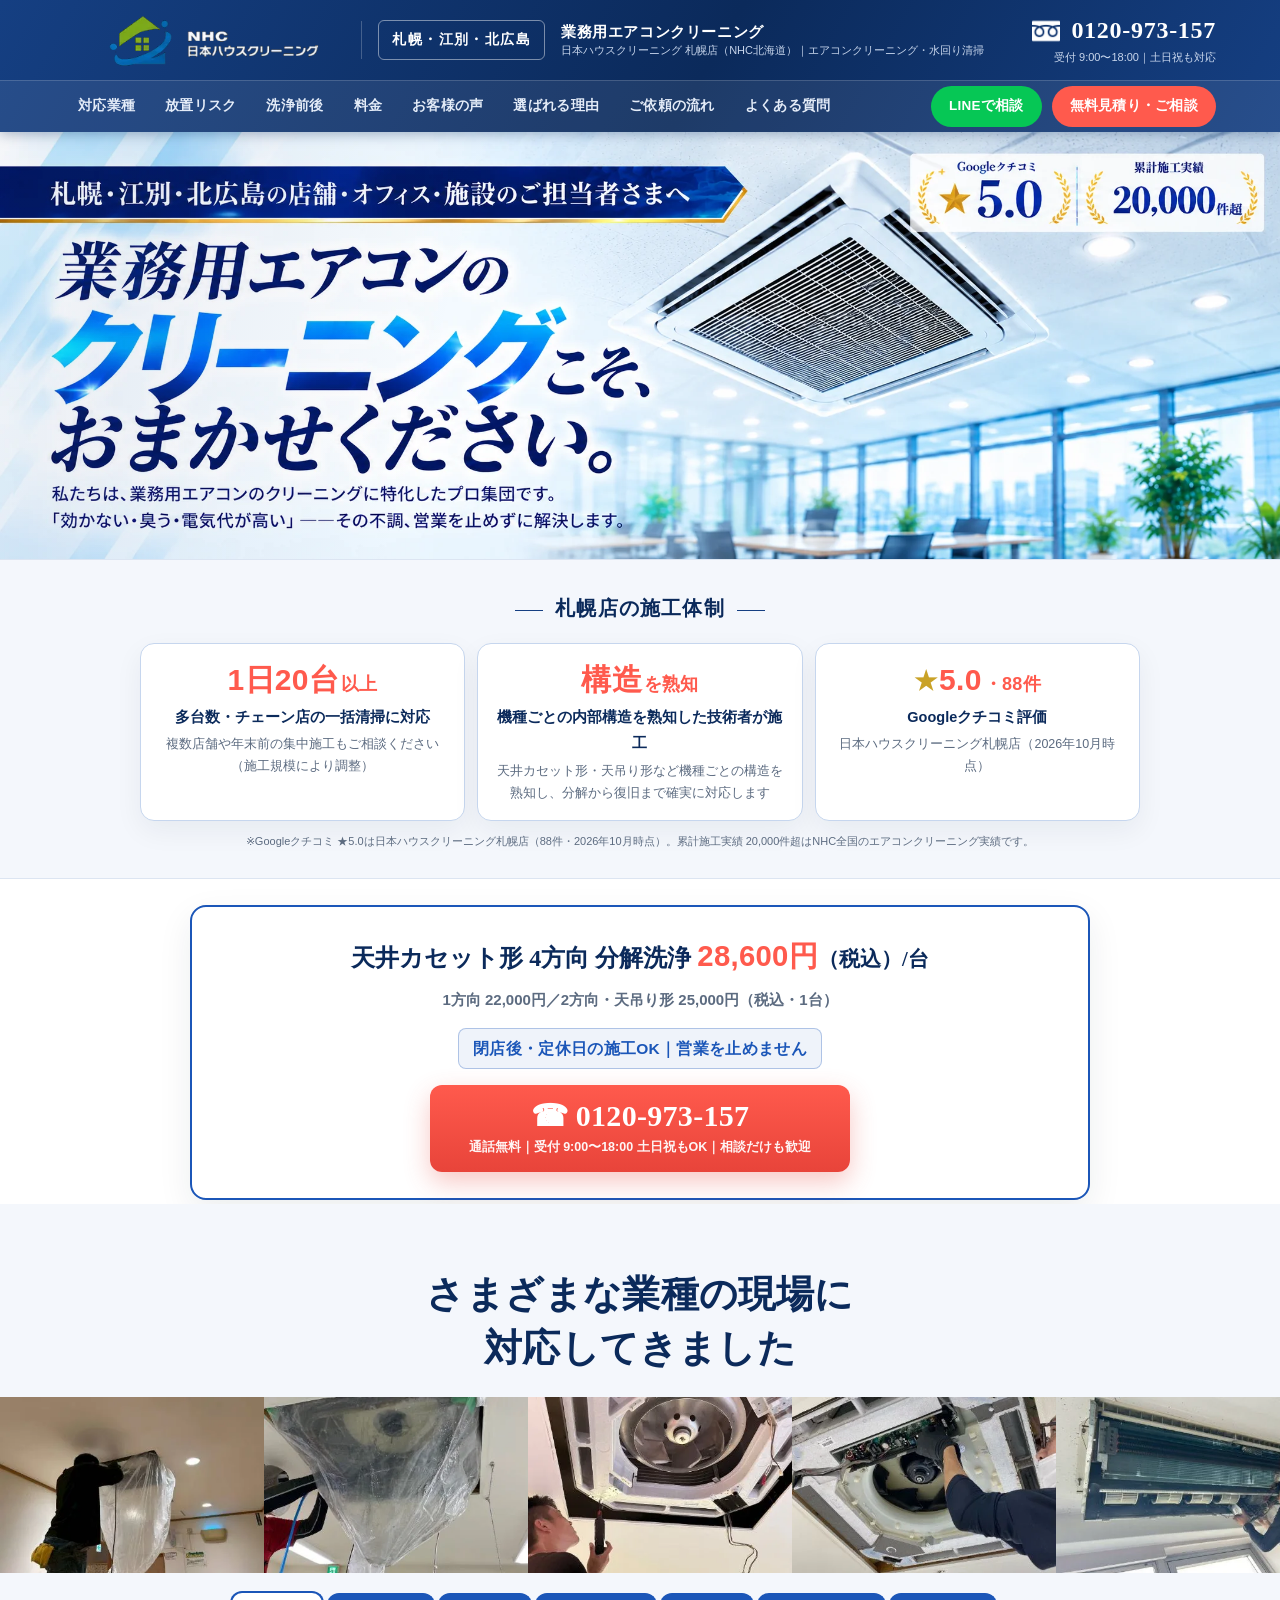
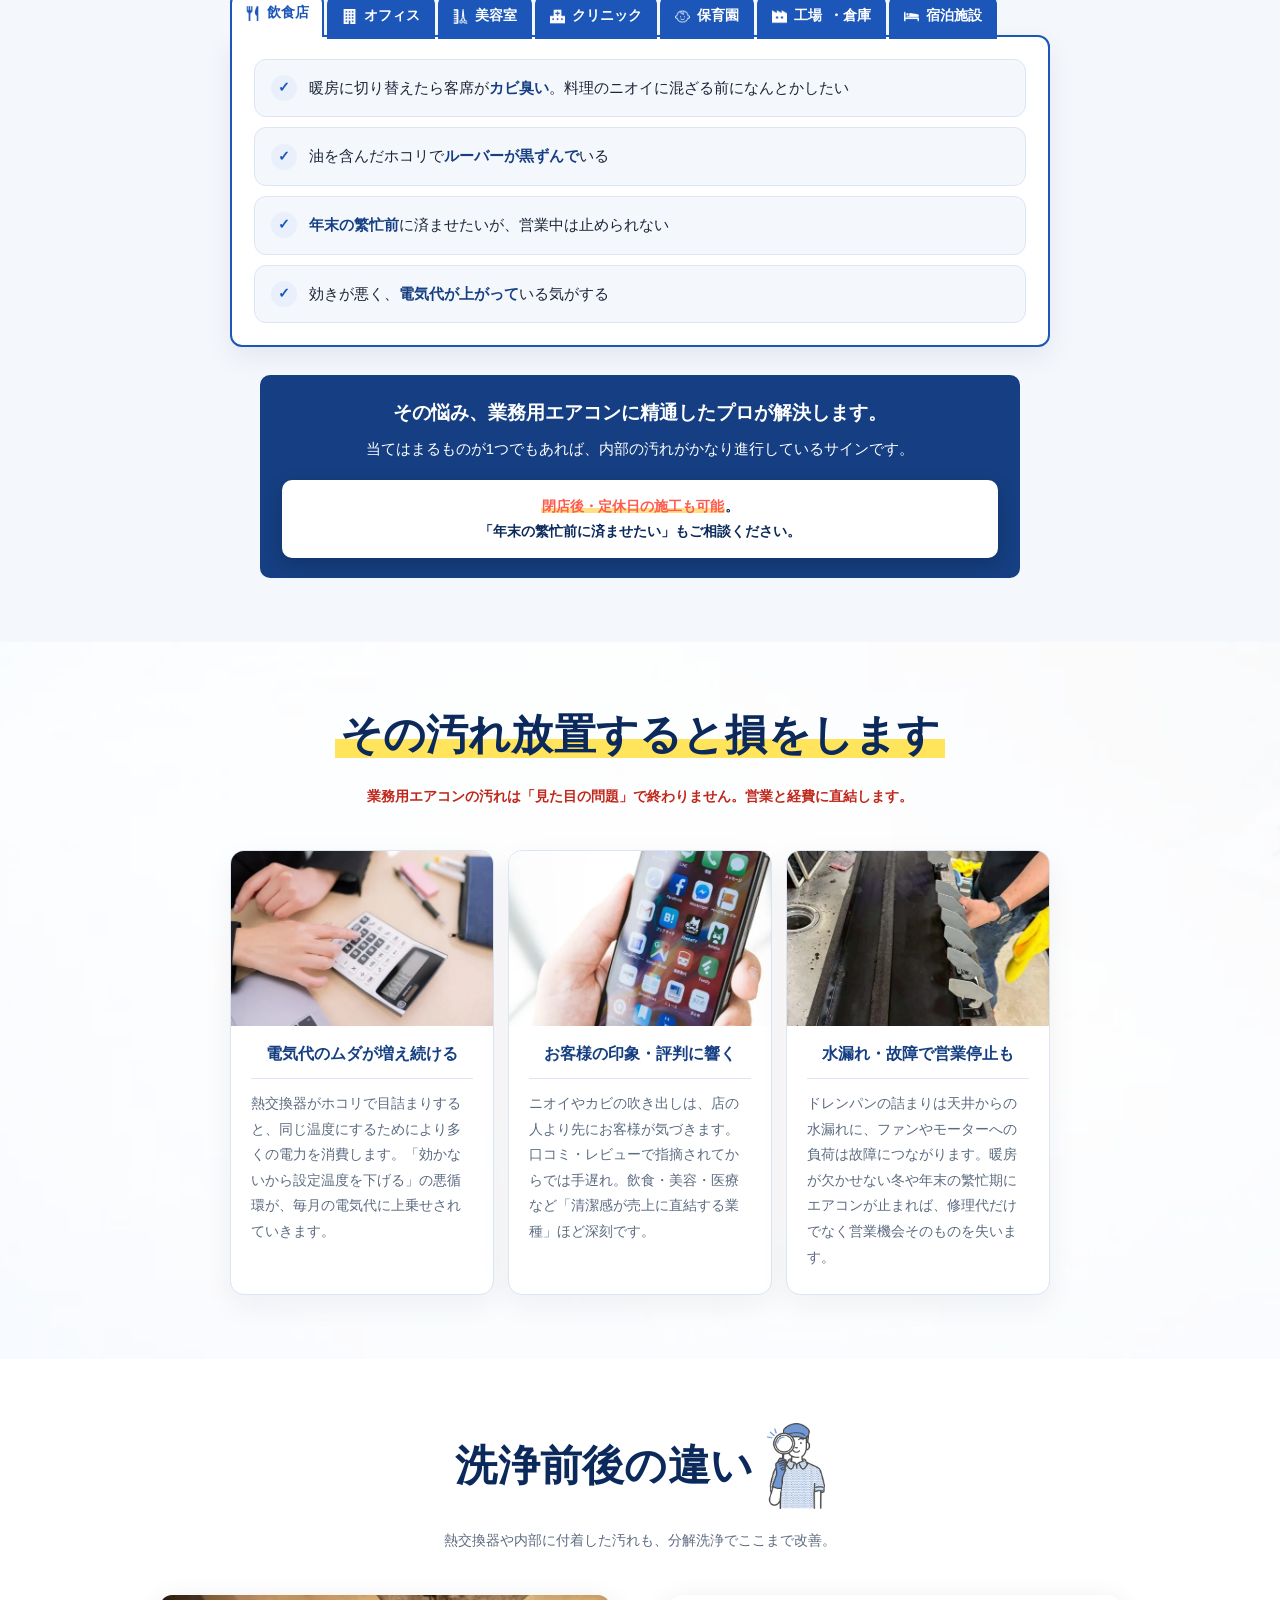
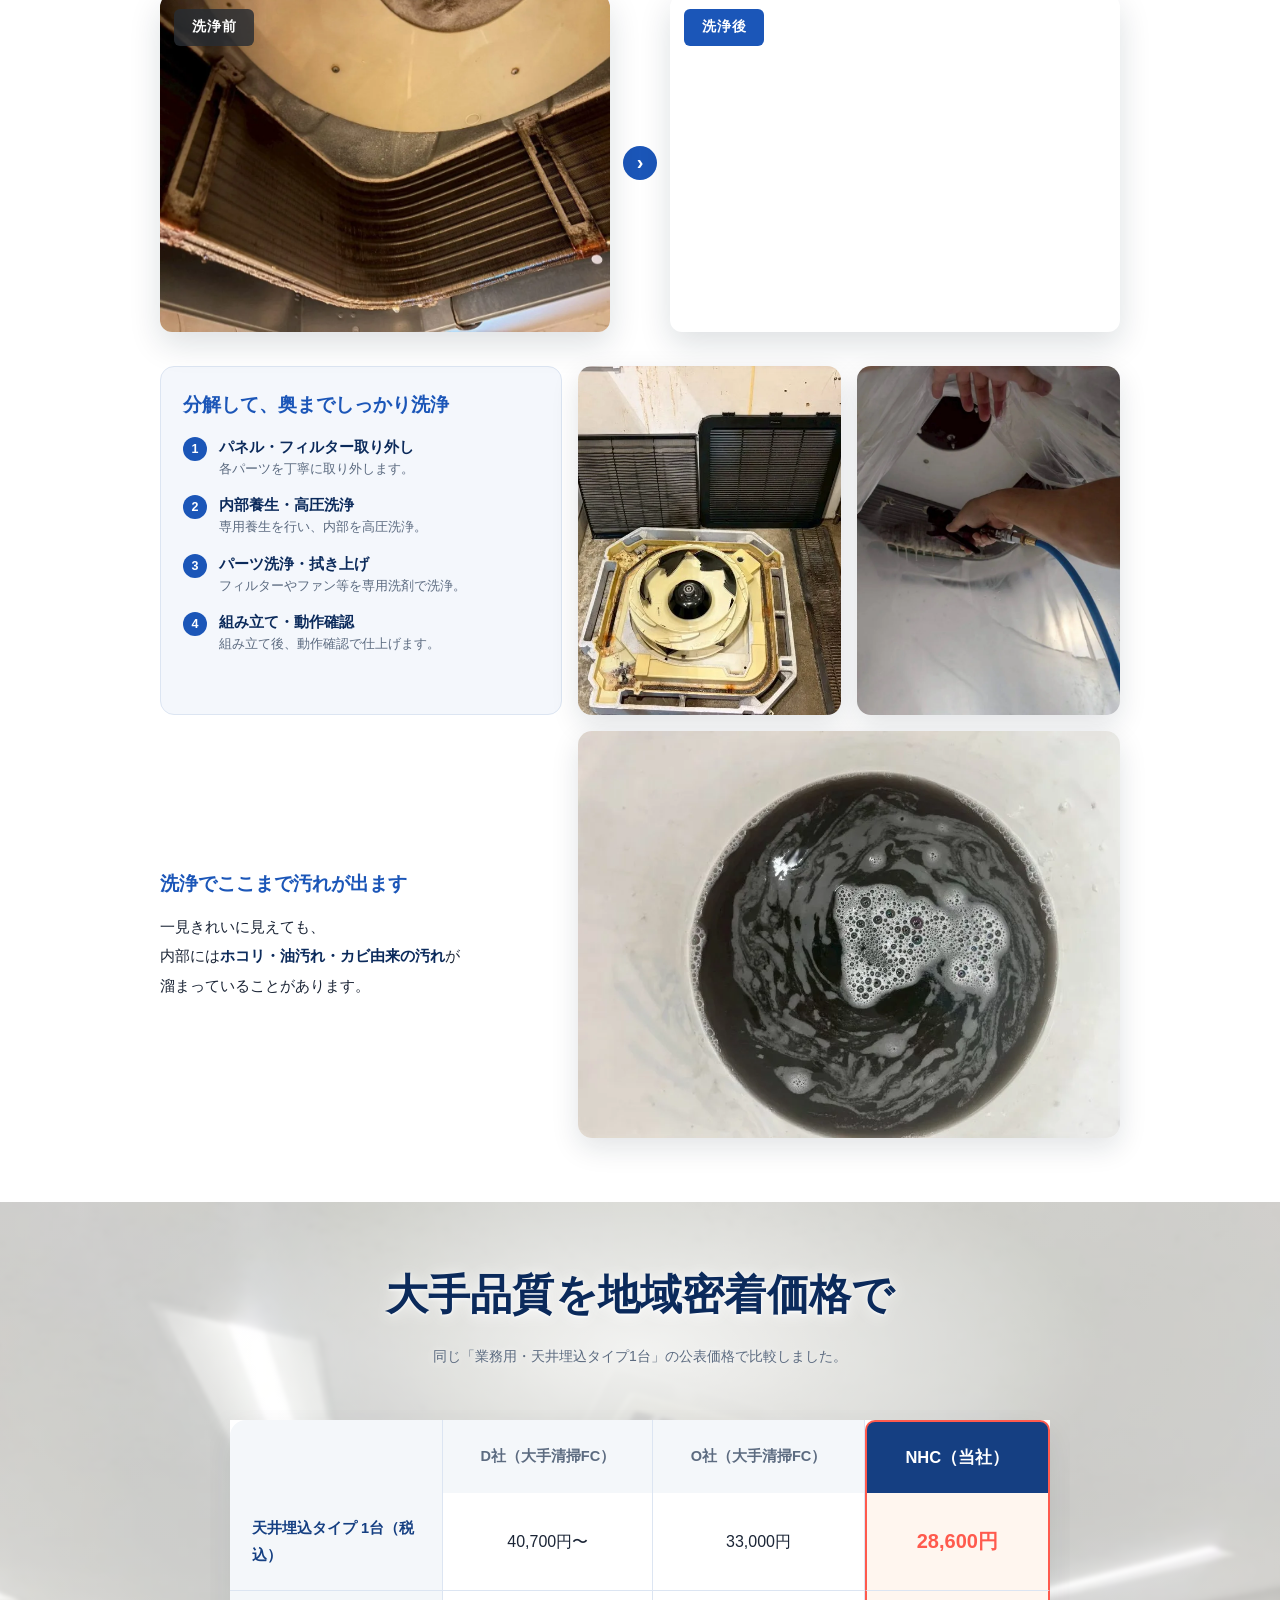
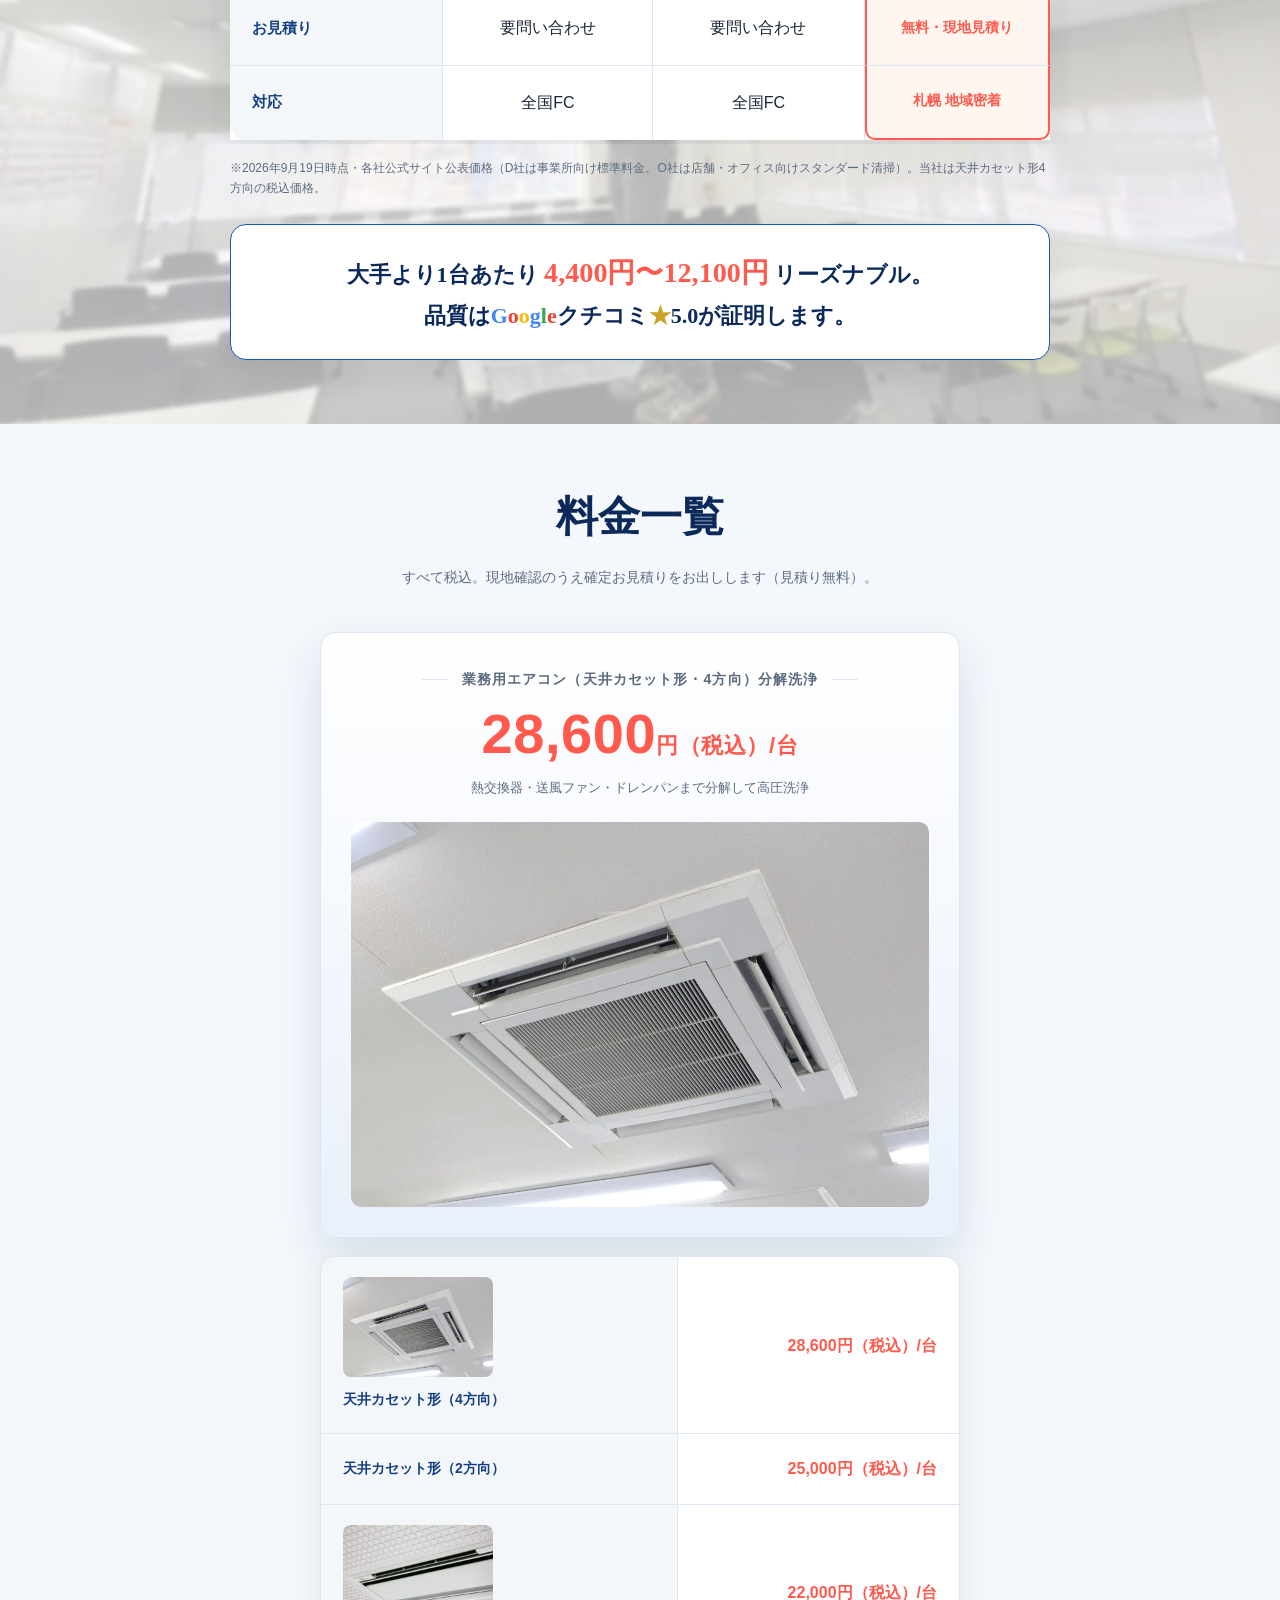
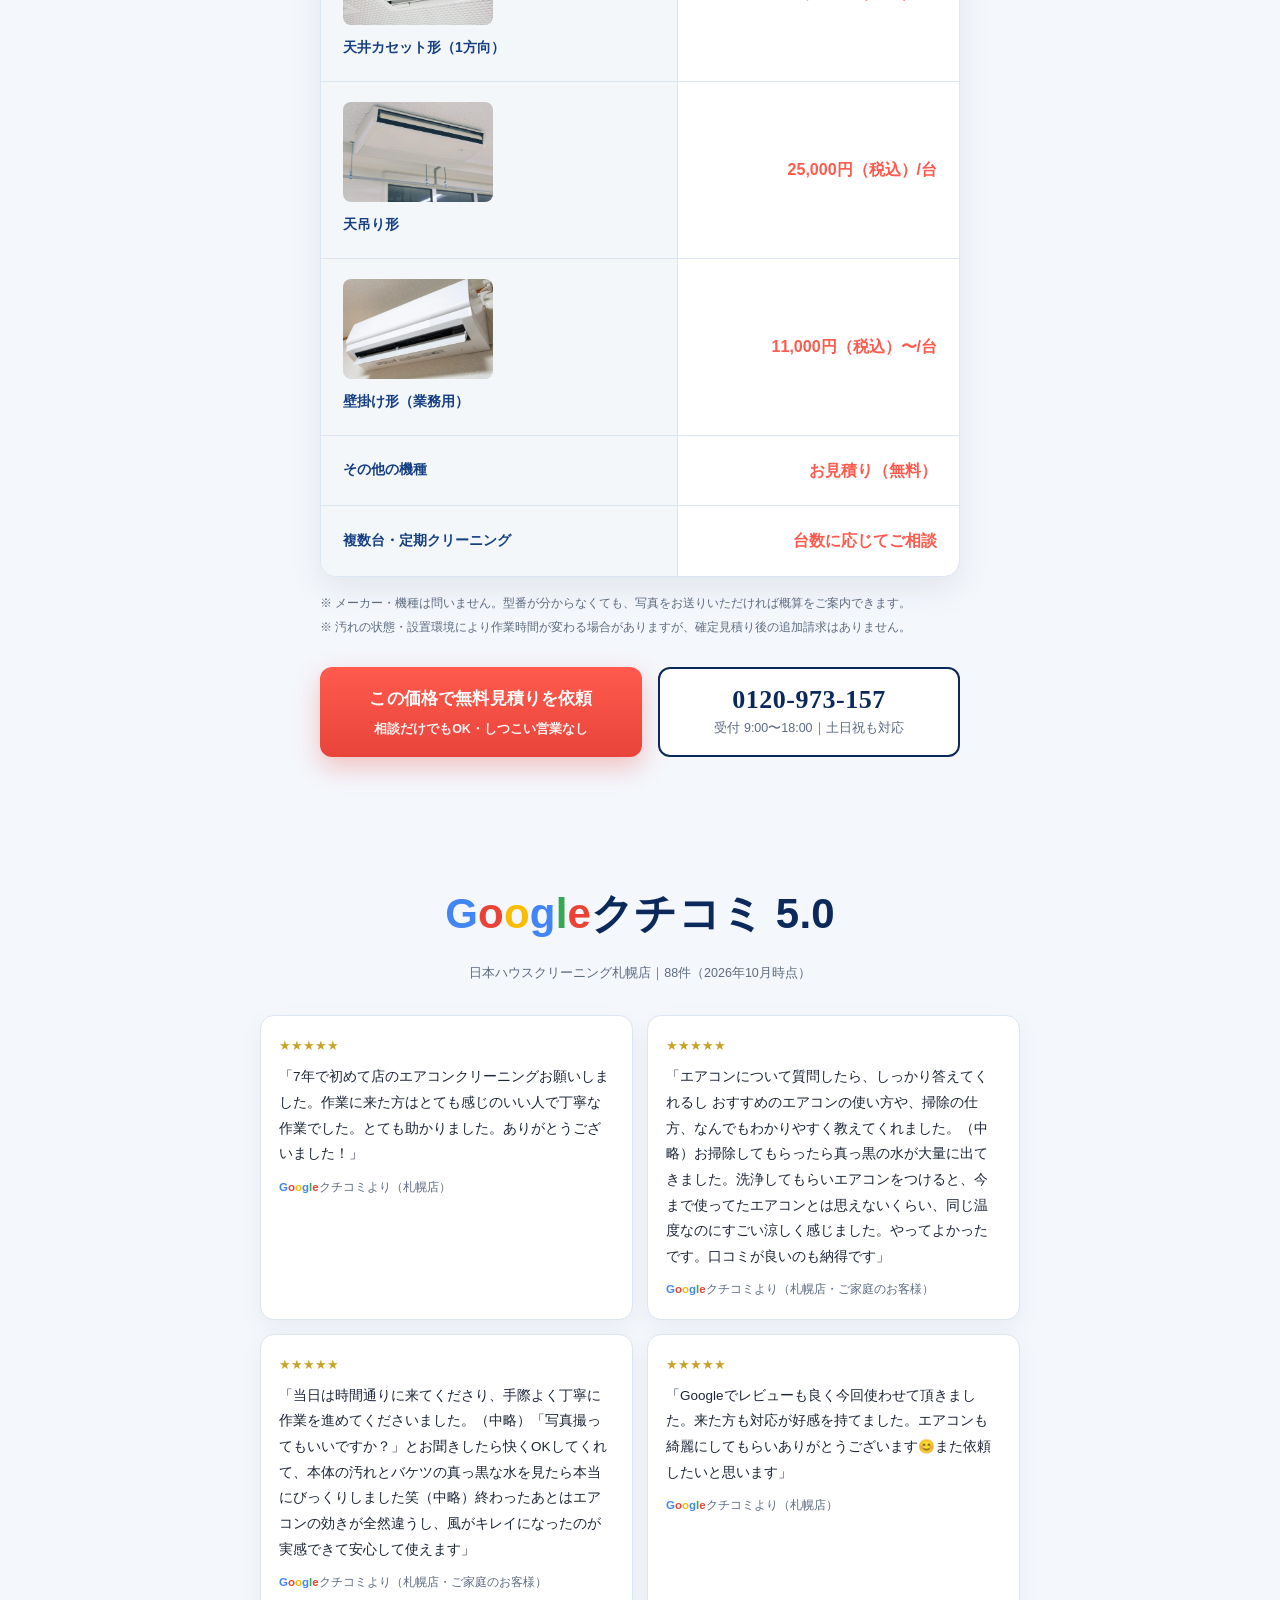
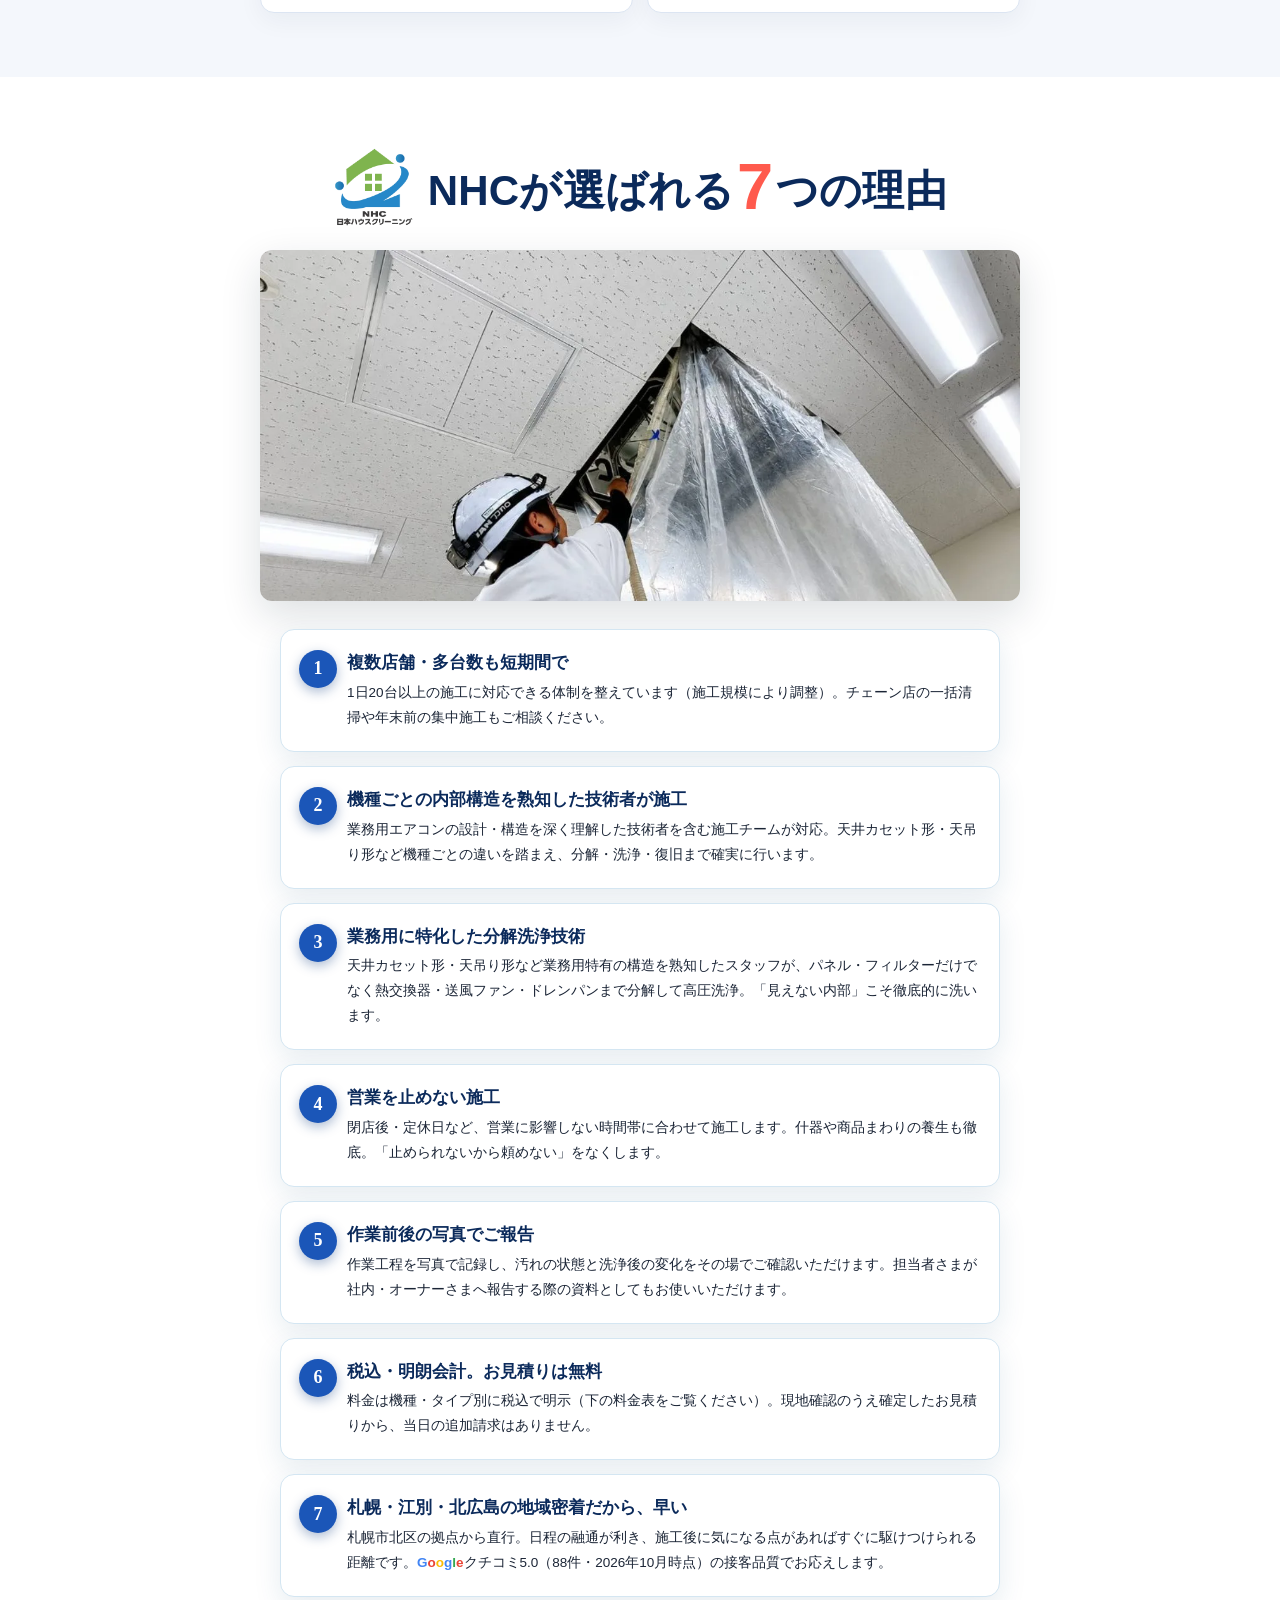
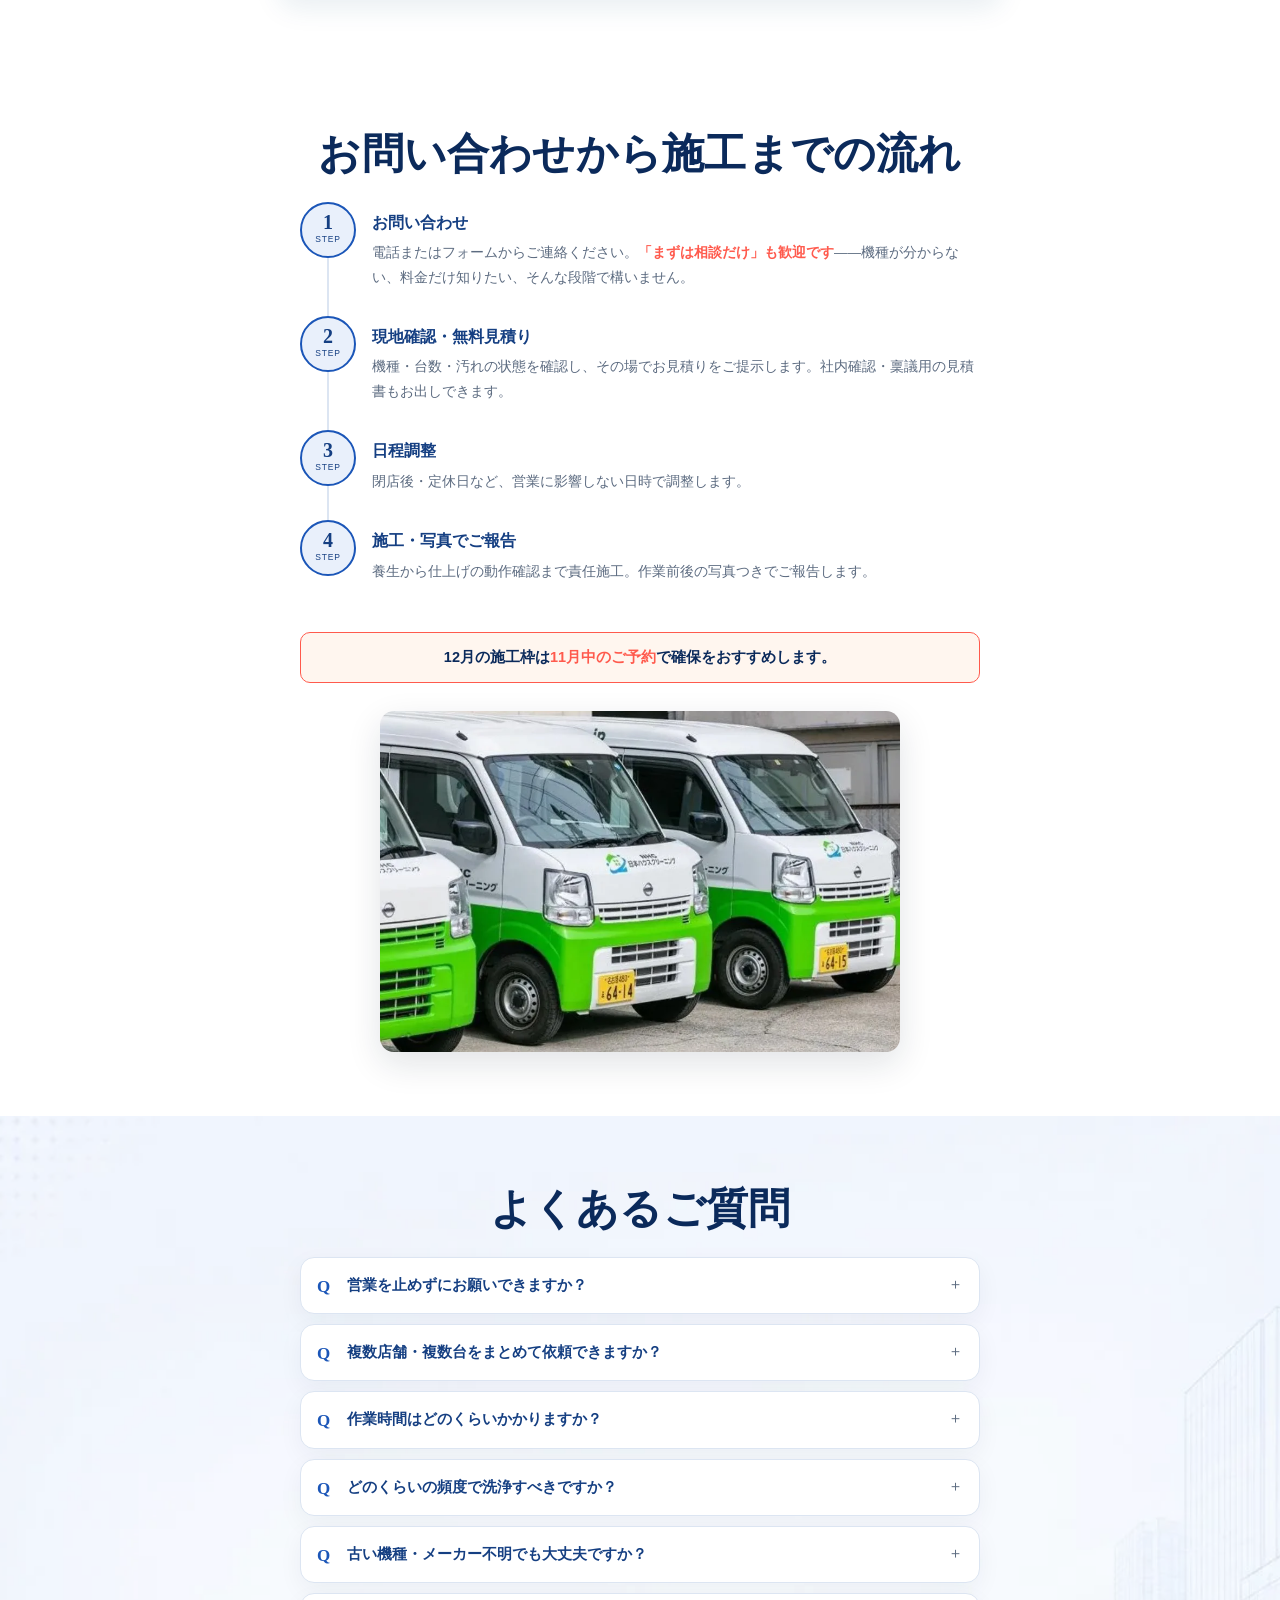
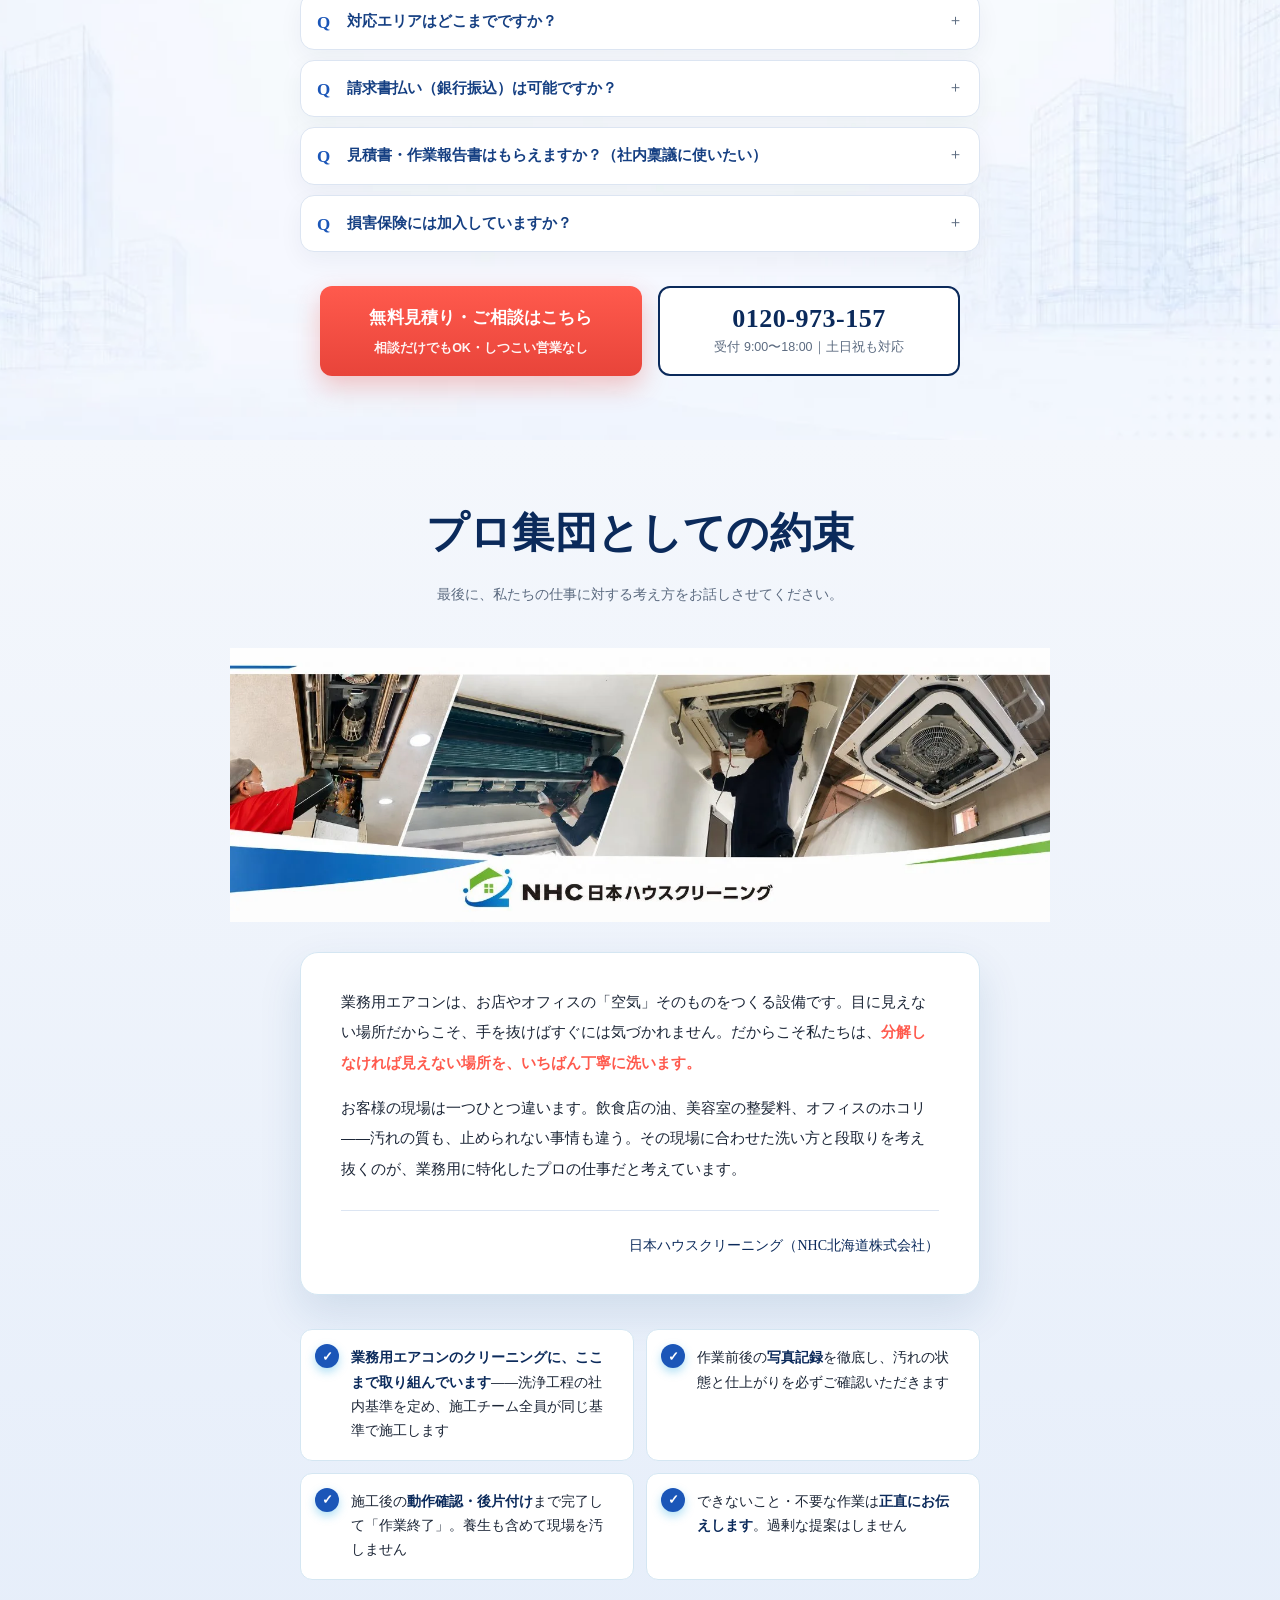
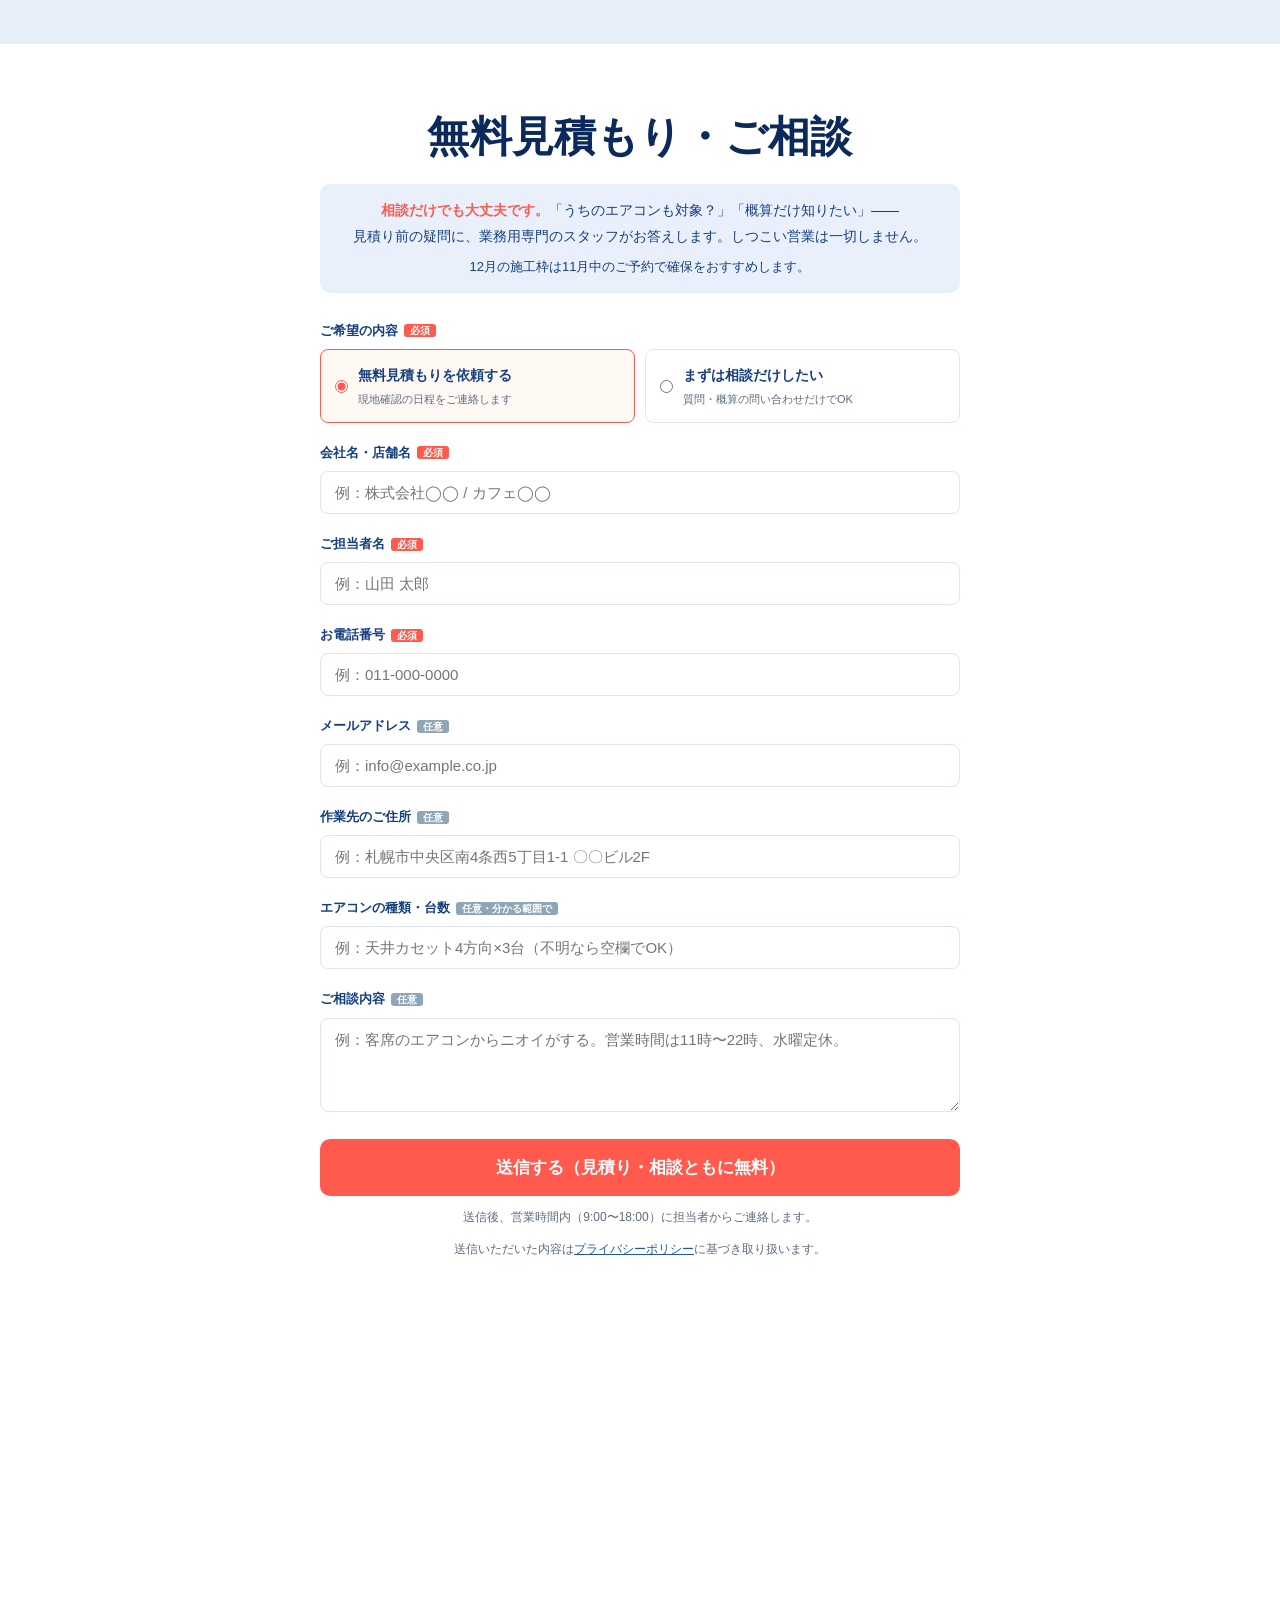
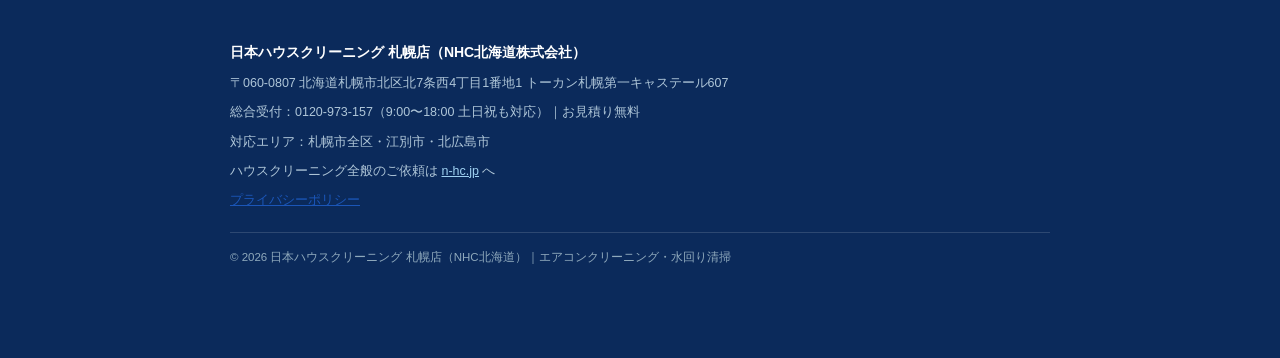
==== commit eee241a2: "札幌LP: ヒーローを横長3:1画像（全幅）に変更" ====
--- a/sapporo-business-aircon/index.html
+++ b/sapporo-business-aircon/index.html
@@ -743,10 +743,9 @@
 .fv-photo{position:relative;z-index:1;margin:0;border-radius:18px;overflow:hidden;box-shadow:0 22px 50px rgba(11,42,91,.18);aspect-ratio:3/2}
 .fv-photo img{display:block;width:100%;height:100%;object-fit:cover}
 /* ---- FV: オーナー提供のヒーロー画像（2026-10-07）。評価・実績はHTMLバッジで表示（画像下端の旧バッジは切り落とし済み） ---- */
-.fv-hero{display:block;line-height:0;margin:0 auto;width:min(100%,1280px,calc((100svh - 230px) * 1672 / 941));min-width:min(100%,720px)}
+.fv-hero{display:block;line-height:0;margin:0 auto;width:100%;max-width:2172px}
 .fv-hero img{display:block;width:100%;height:auto}
-.fv.fv--img{background:linear-gradient(180deg,#F3F7FC 0%,#E9F1FA 100%);padding:18px 0 22px}
-@media (min-width:641px){.fv-hero img{border-radius:0 0 14px 14px}}
+.fv.fv--img{background:#EAF2FB;padding:0}
 .fv-h1-sr{position:absolute;width:1px;height:1px;overflow:hidden;clip:rect(0 0 0 0);white-space:nowrap}
 @media (max-width:640px){
     }
@@ -780,7 +779,7 @@
 <section class="fv fv--img" aria-label="札幌の業務用エアコンクリーニング">
   <picture class="fv-hero">
     <source media="(max-width:640px)" srcset="assets/hero-sp.webp">
-    <img src="assets/hero-pc.webp" alt="札幌・江別・北広島の店舗・オフィス・施設のご担当者さまへ——業務用エアコンのクリーニングこそ、おまかせください。私たちは、業務用エアコンのクリーニングに特化したプロ集団です。「効かない・臭う・電気代が高い」その不調、営業を止めずに解決します。" width="1672" height="941" fetchpriority="high">
+    <img src="assets/hero-pc.webp" alt="札幌・江別・北広島の店舗・オフィス・施設のご担当者さまへ——業務用エアコンのクリーニングこそ、おまかせください。私たちは、業務用エアコンのクリーニングに特化したプロ集団です。「効かない・臭う・電気代が高い」その不調、営業を止めずに解決します。" width="2172" height="724" fetchpriority="high">
   </picture>
   <h1 class="fv-h1-sr">札幌の業務用エアコンクリーニング｜業務用エアコンのクリーニングこそ、おまかせください。</h1>
 </section>
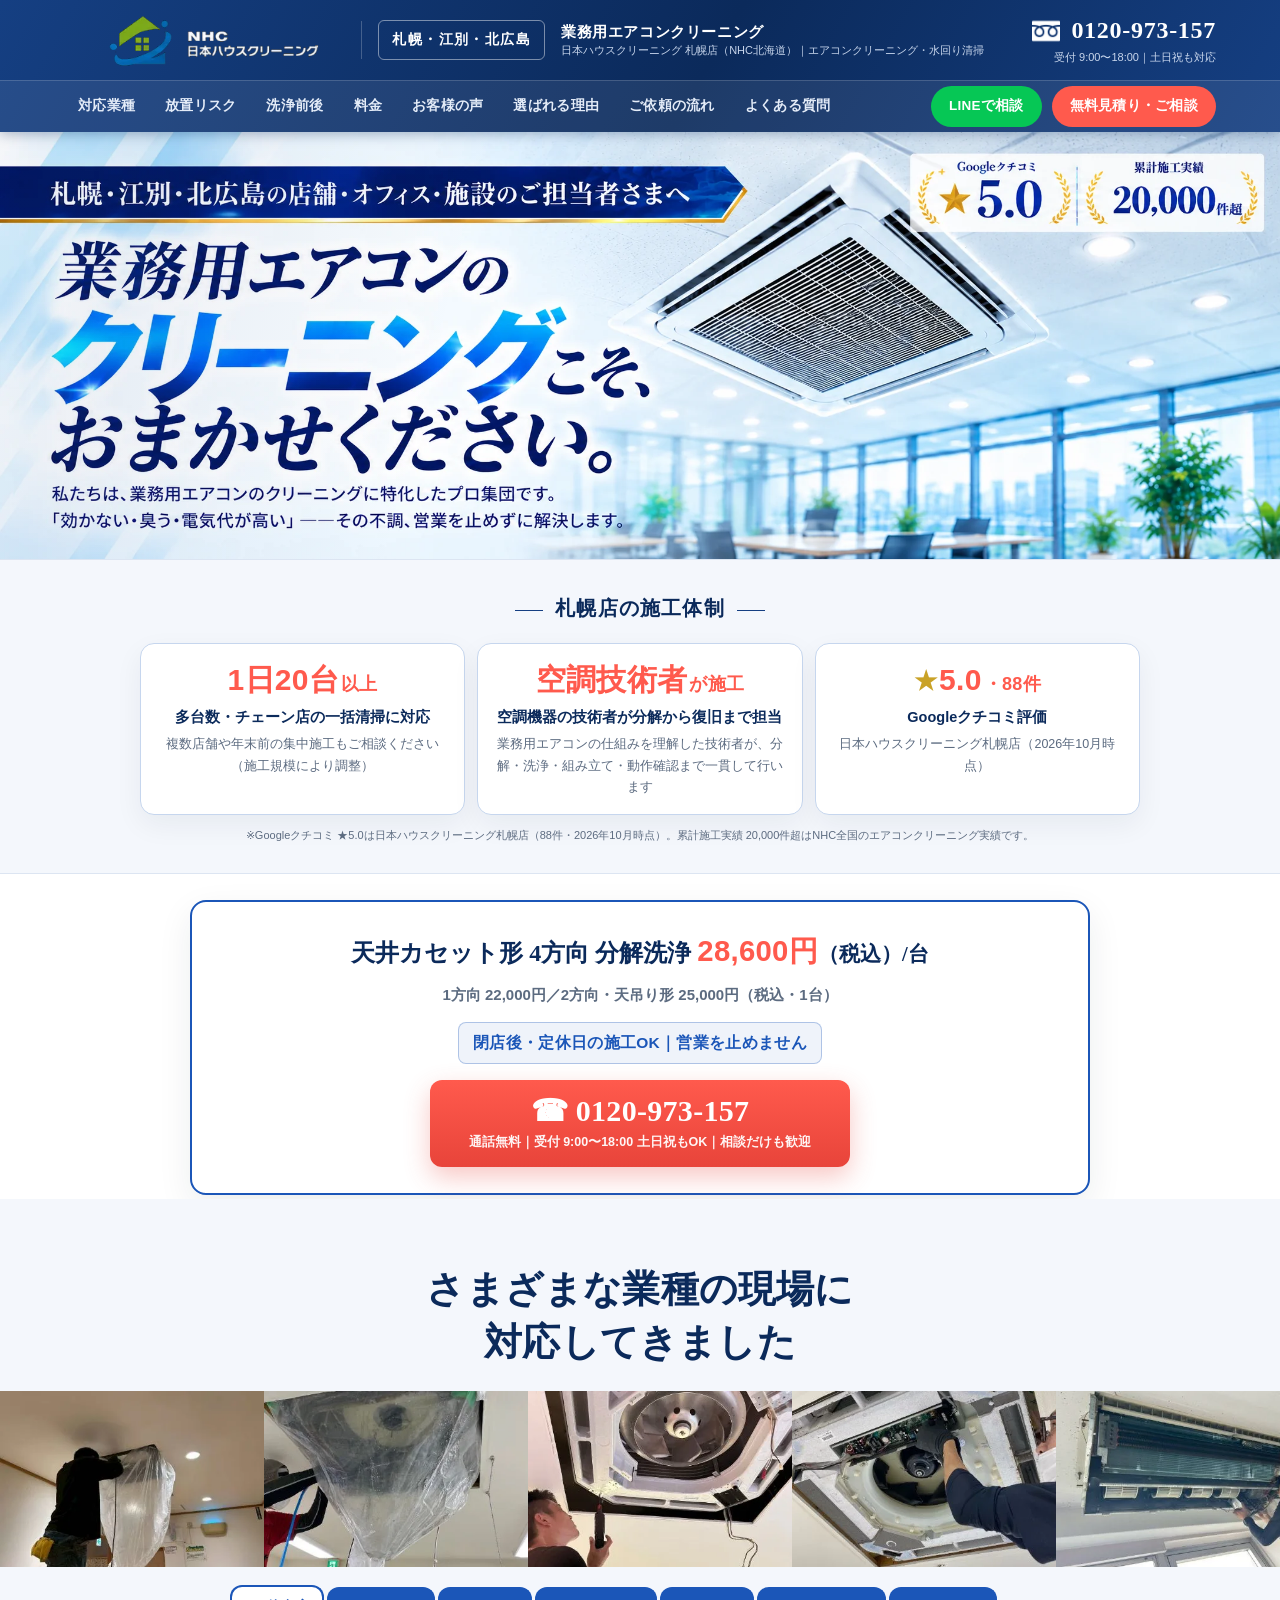
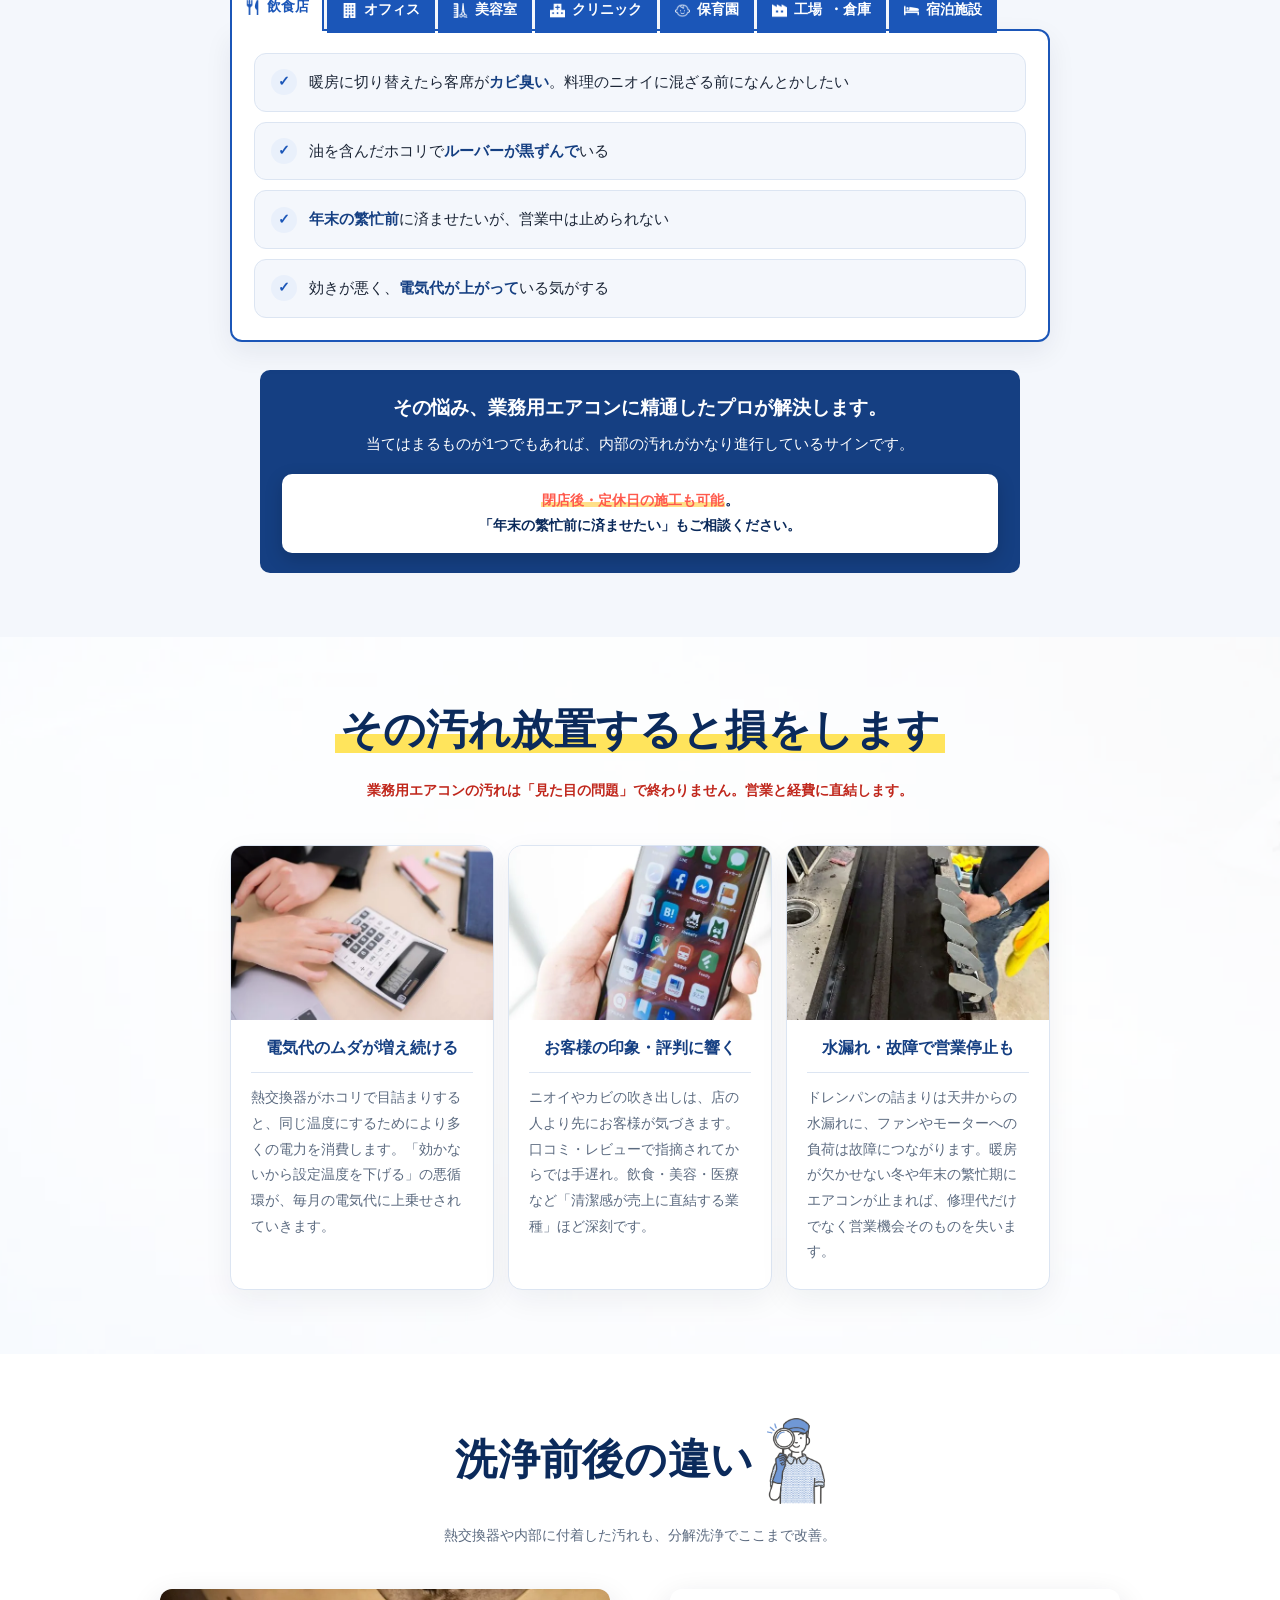
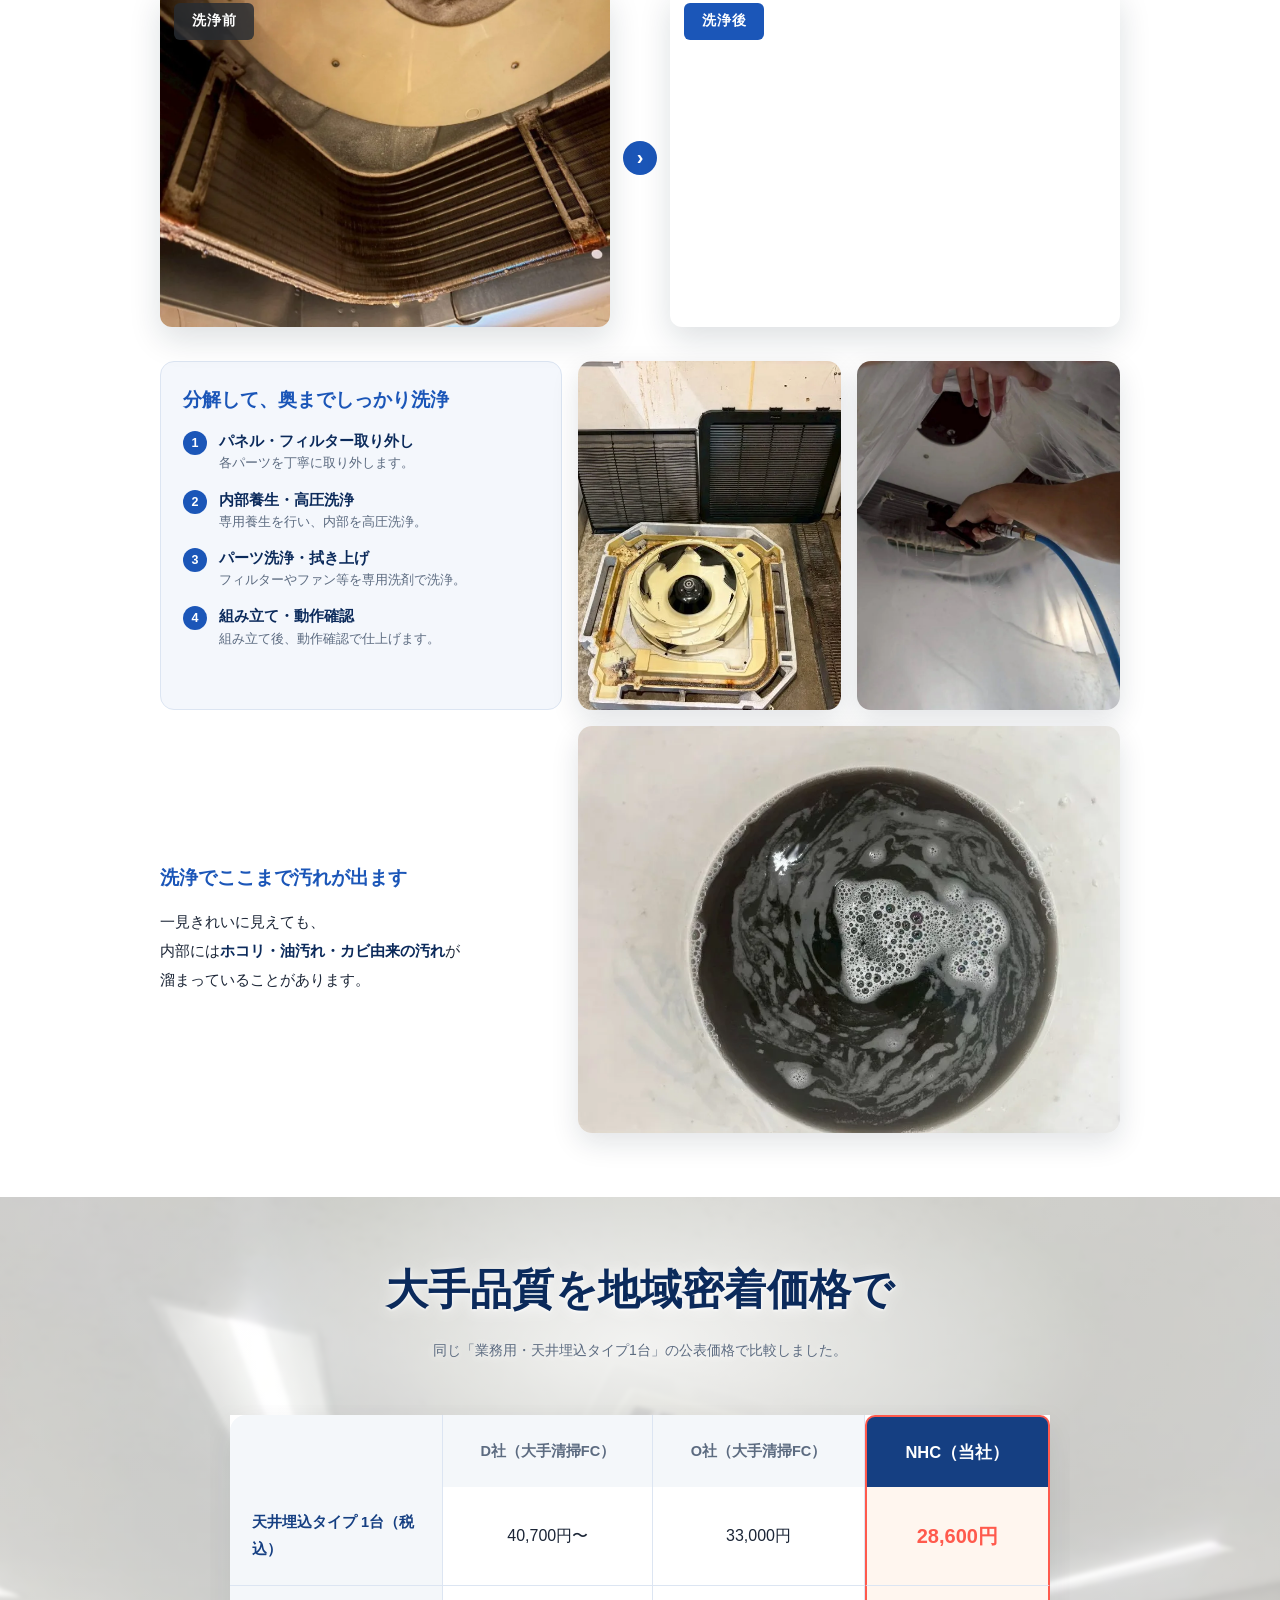
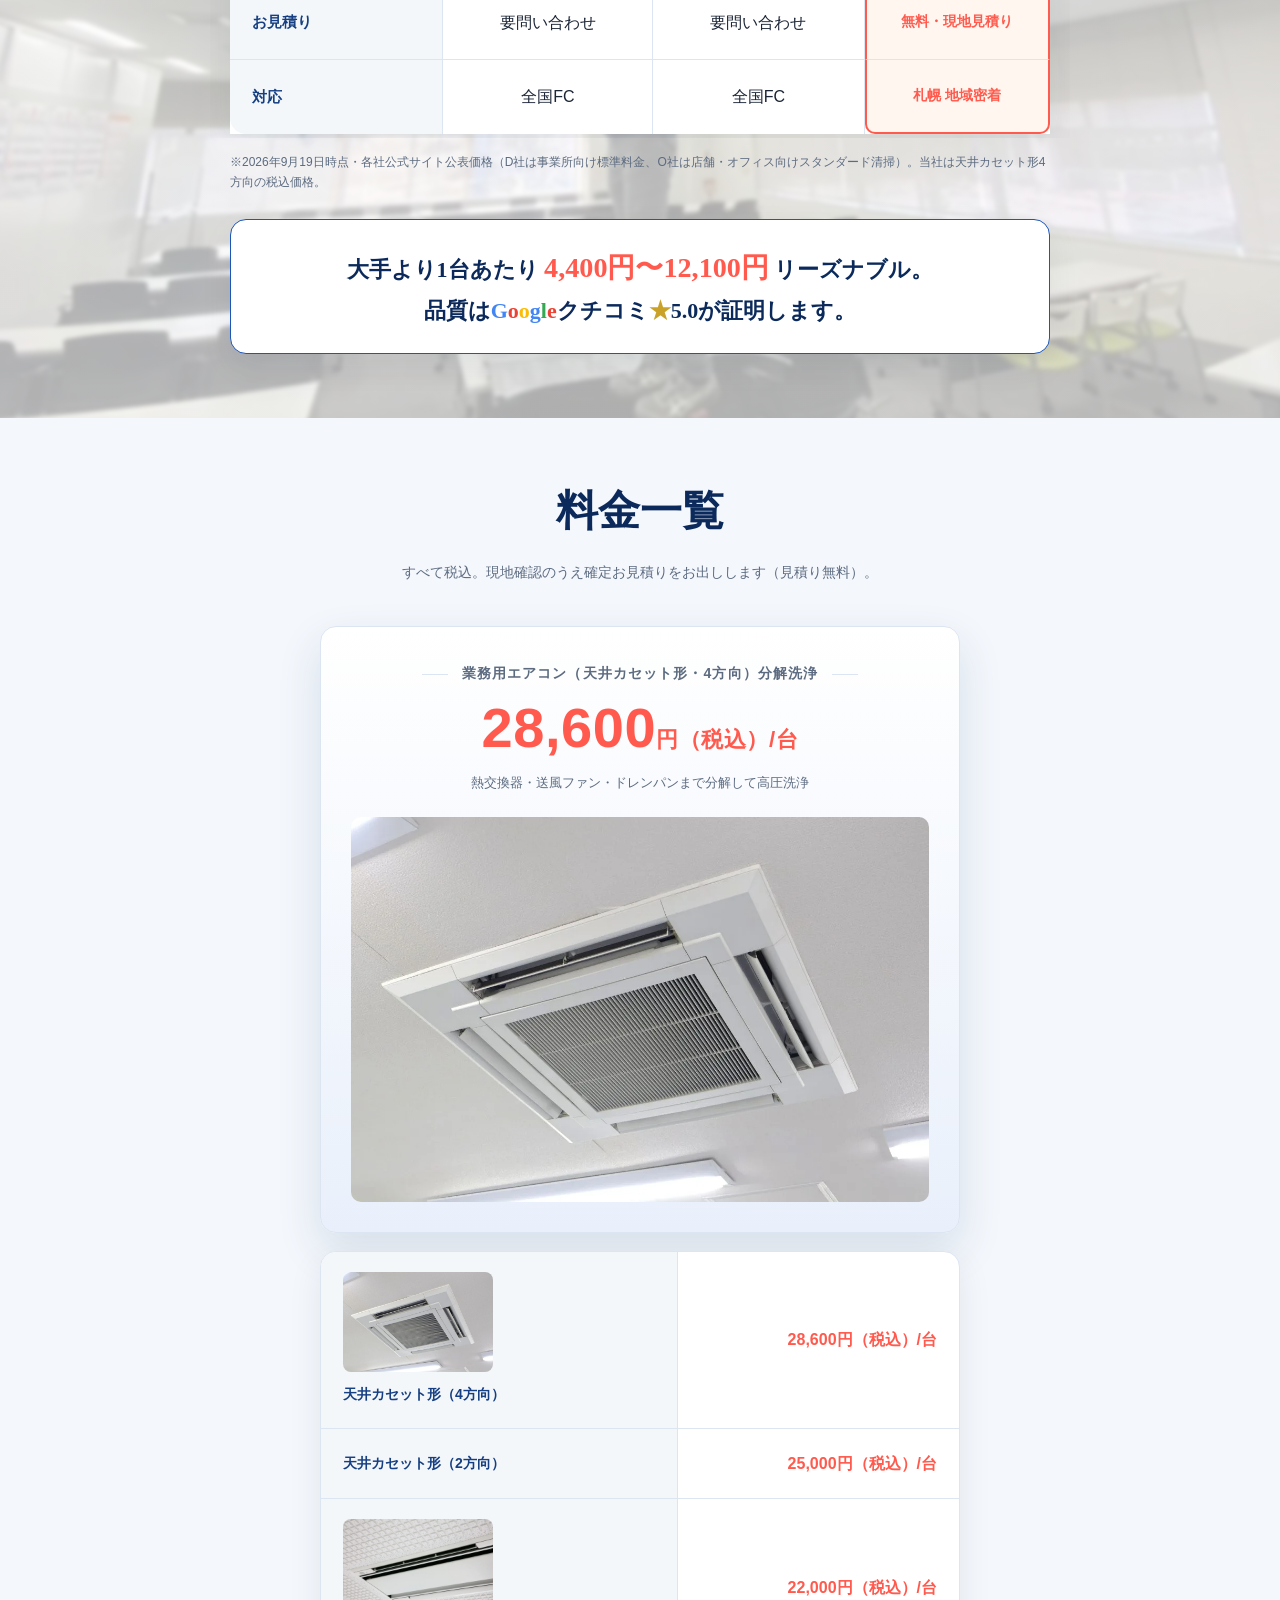
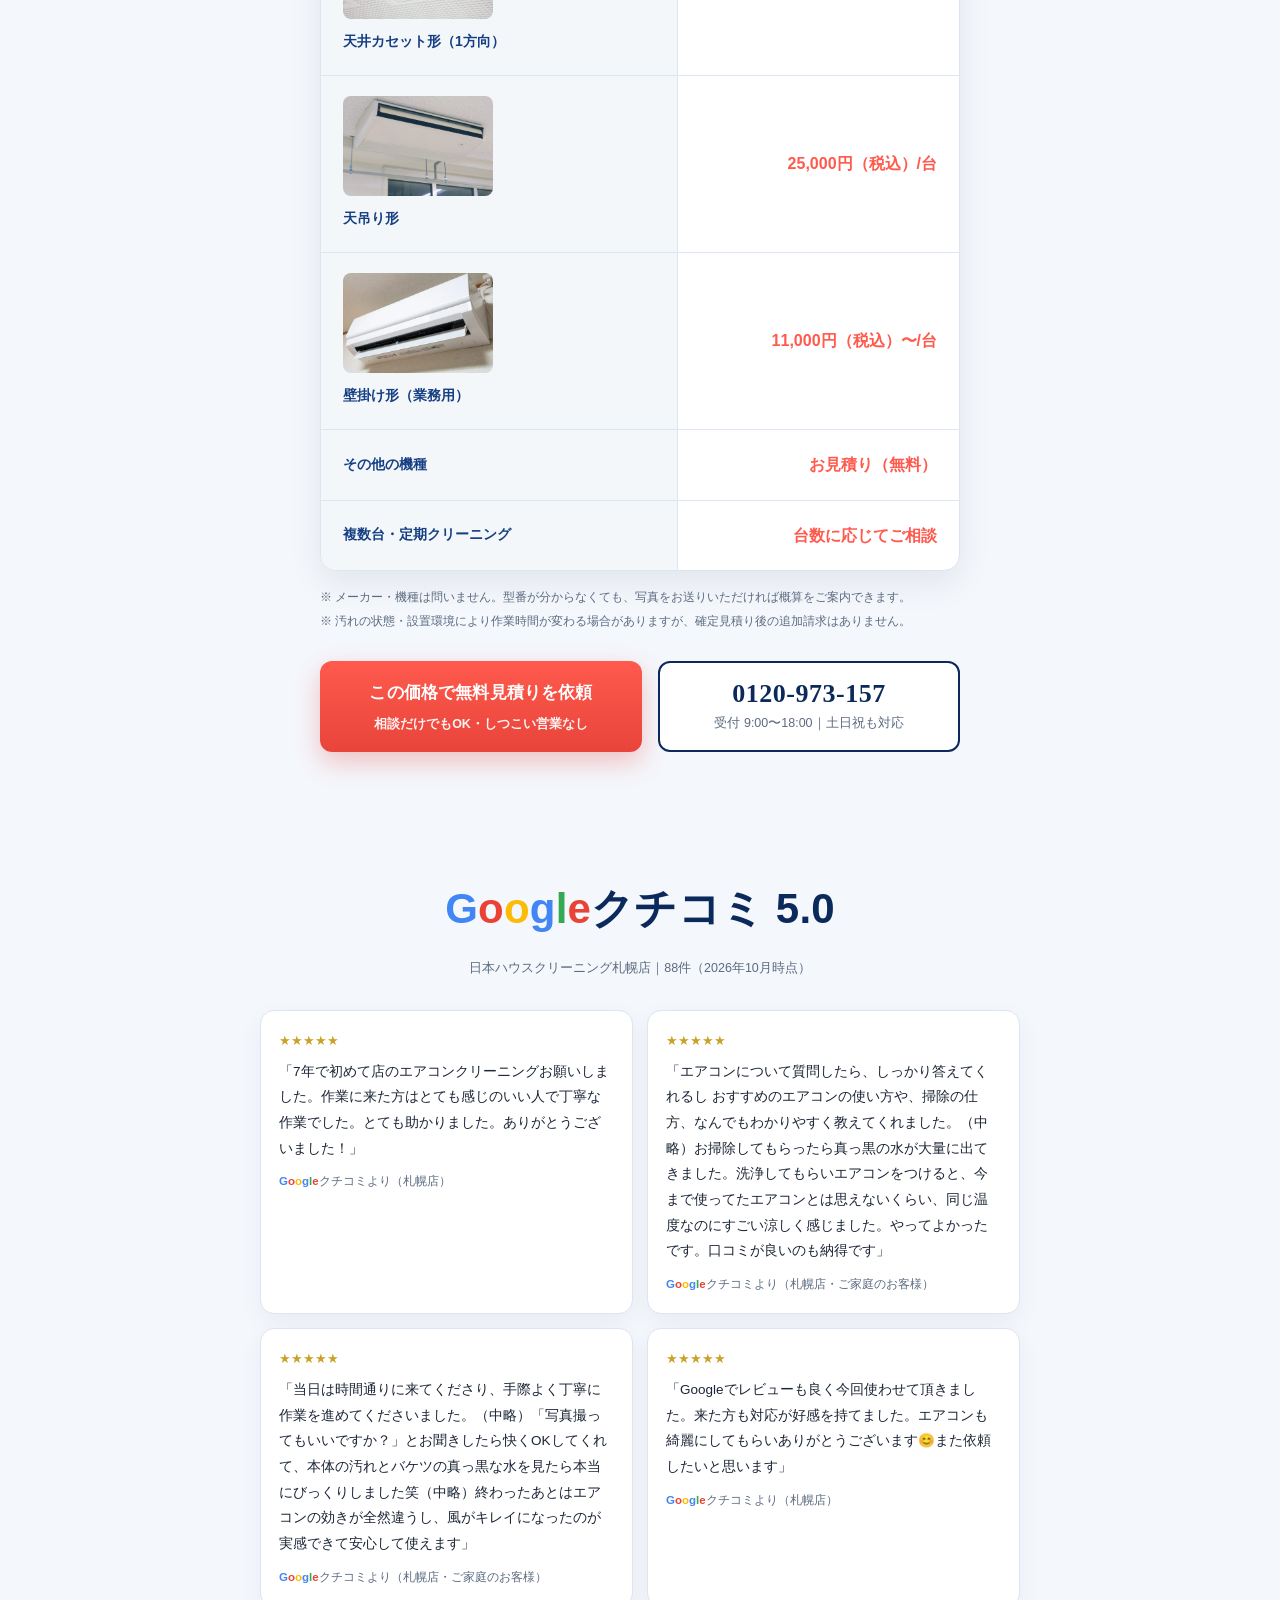
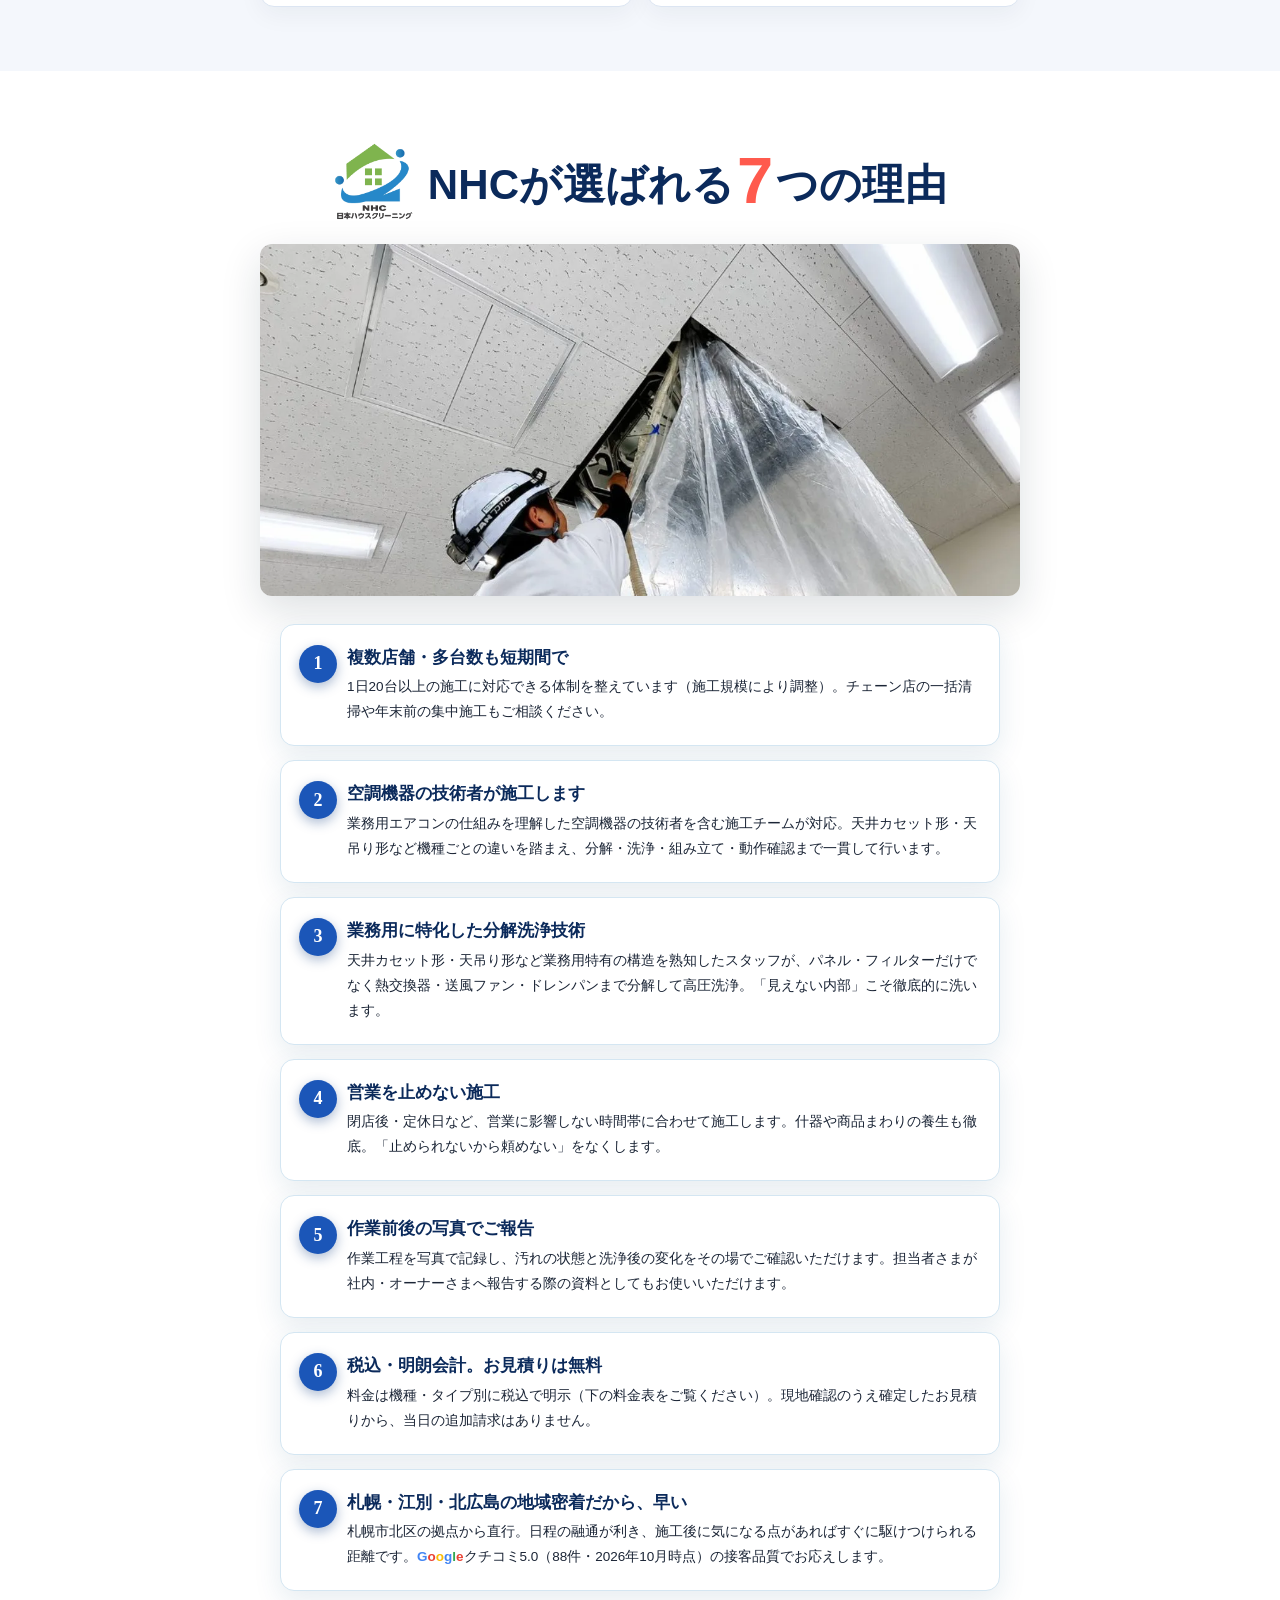
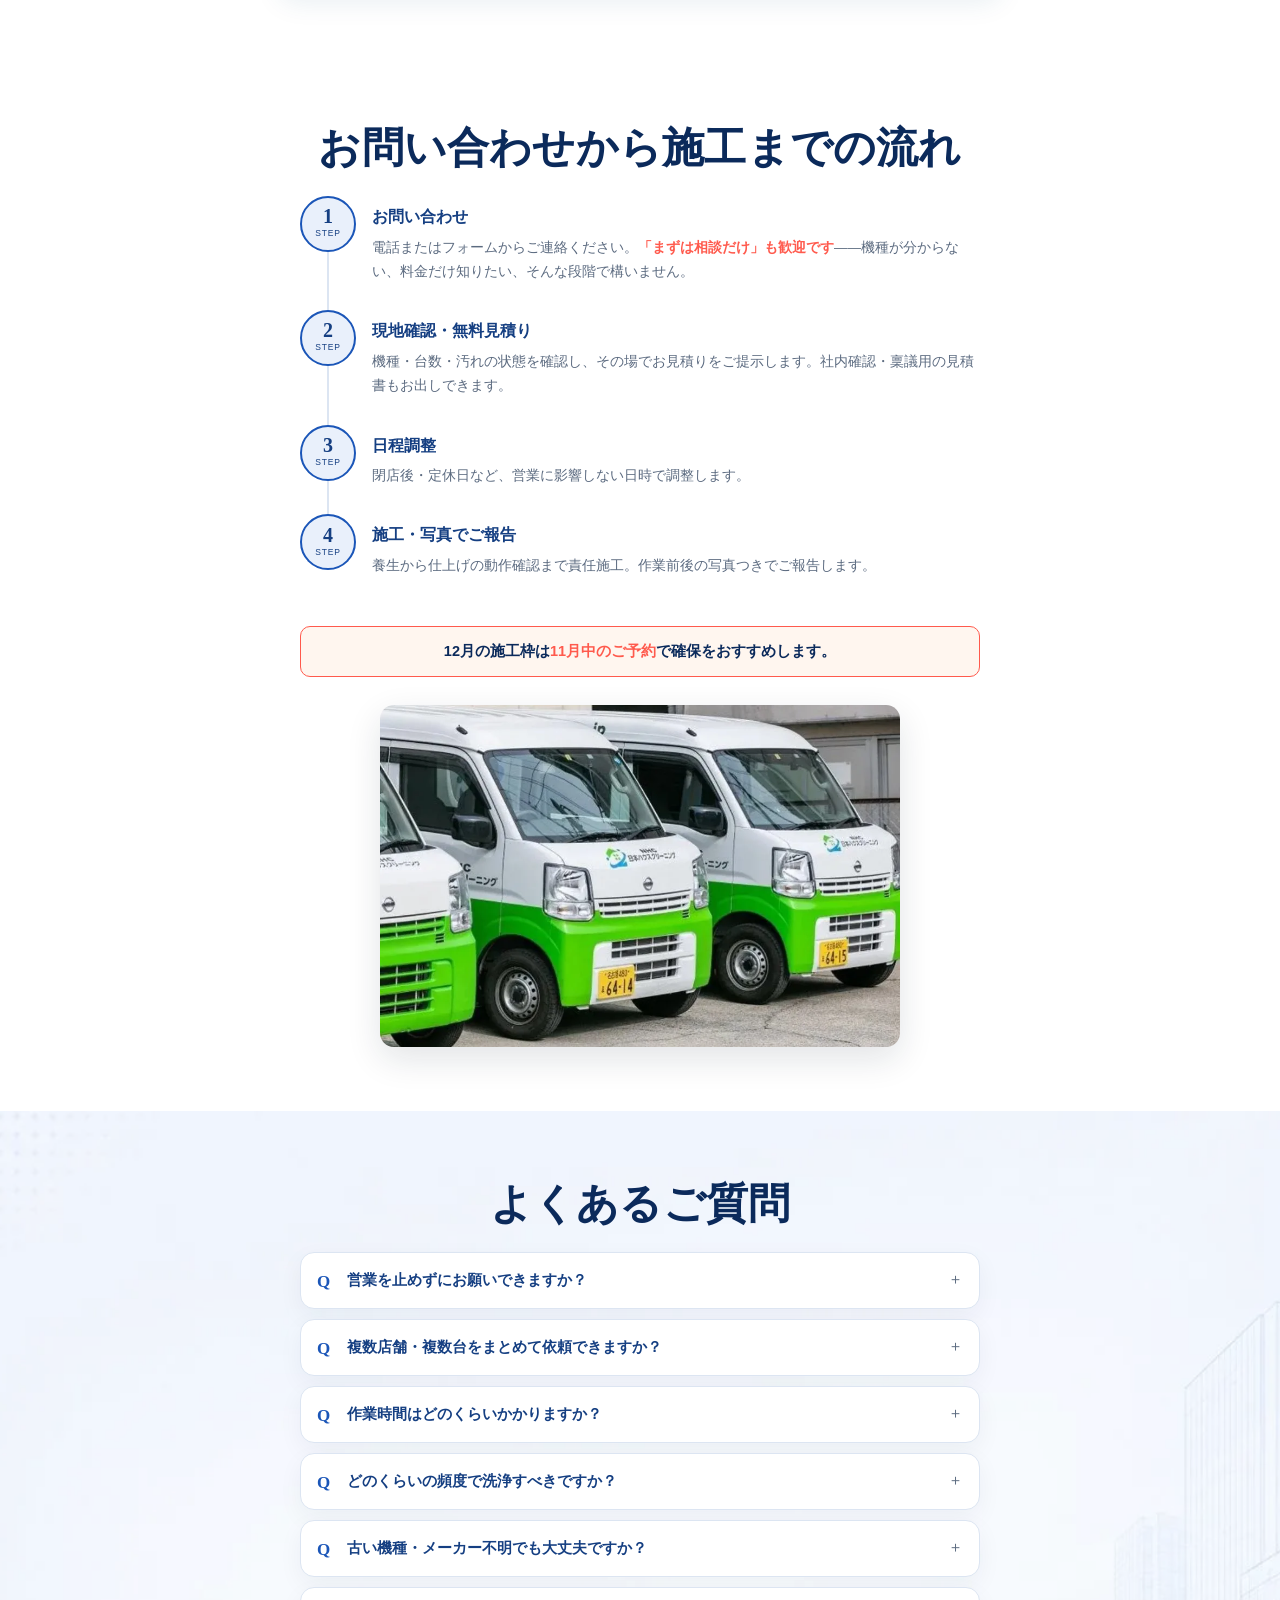
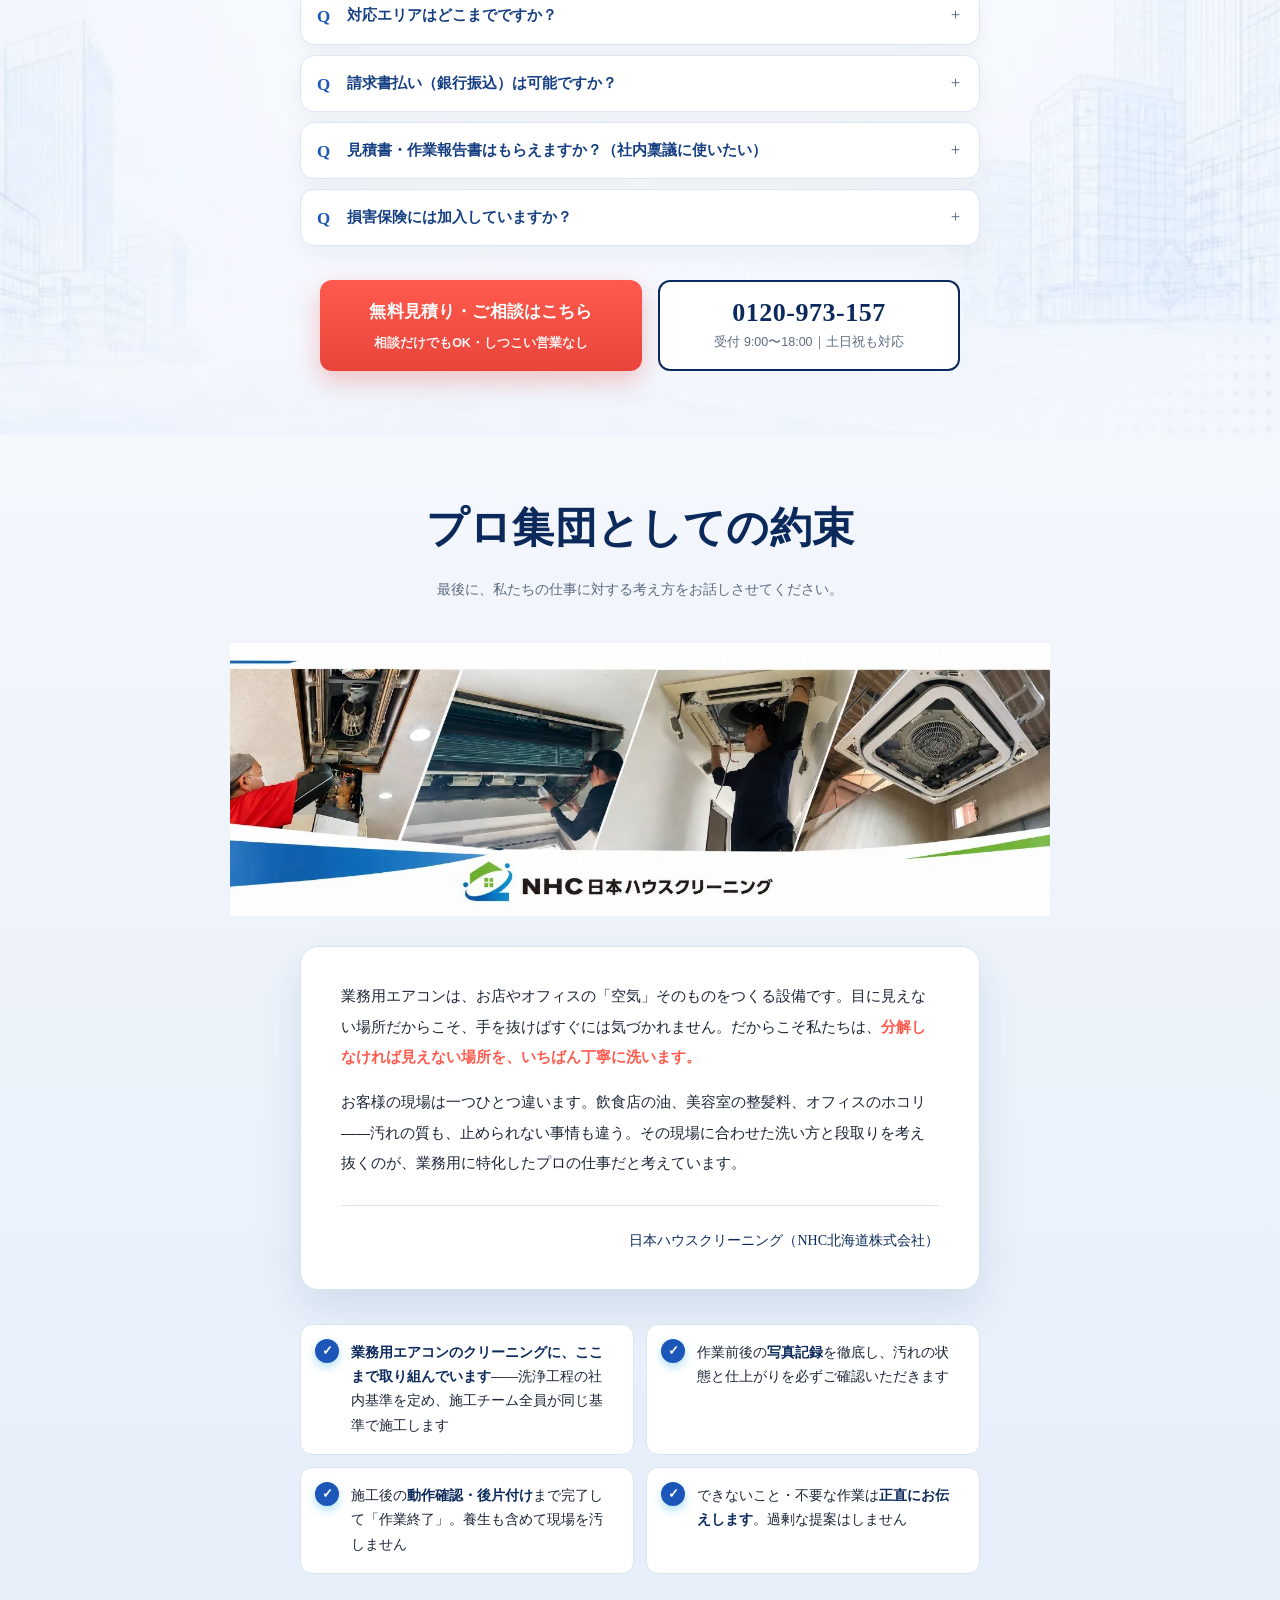
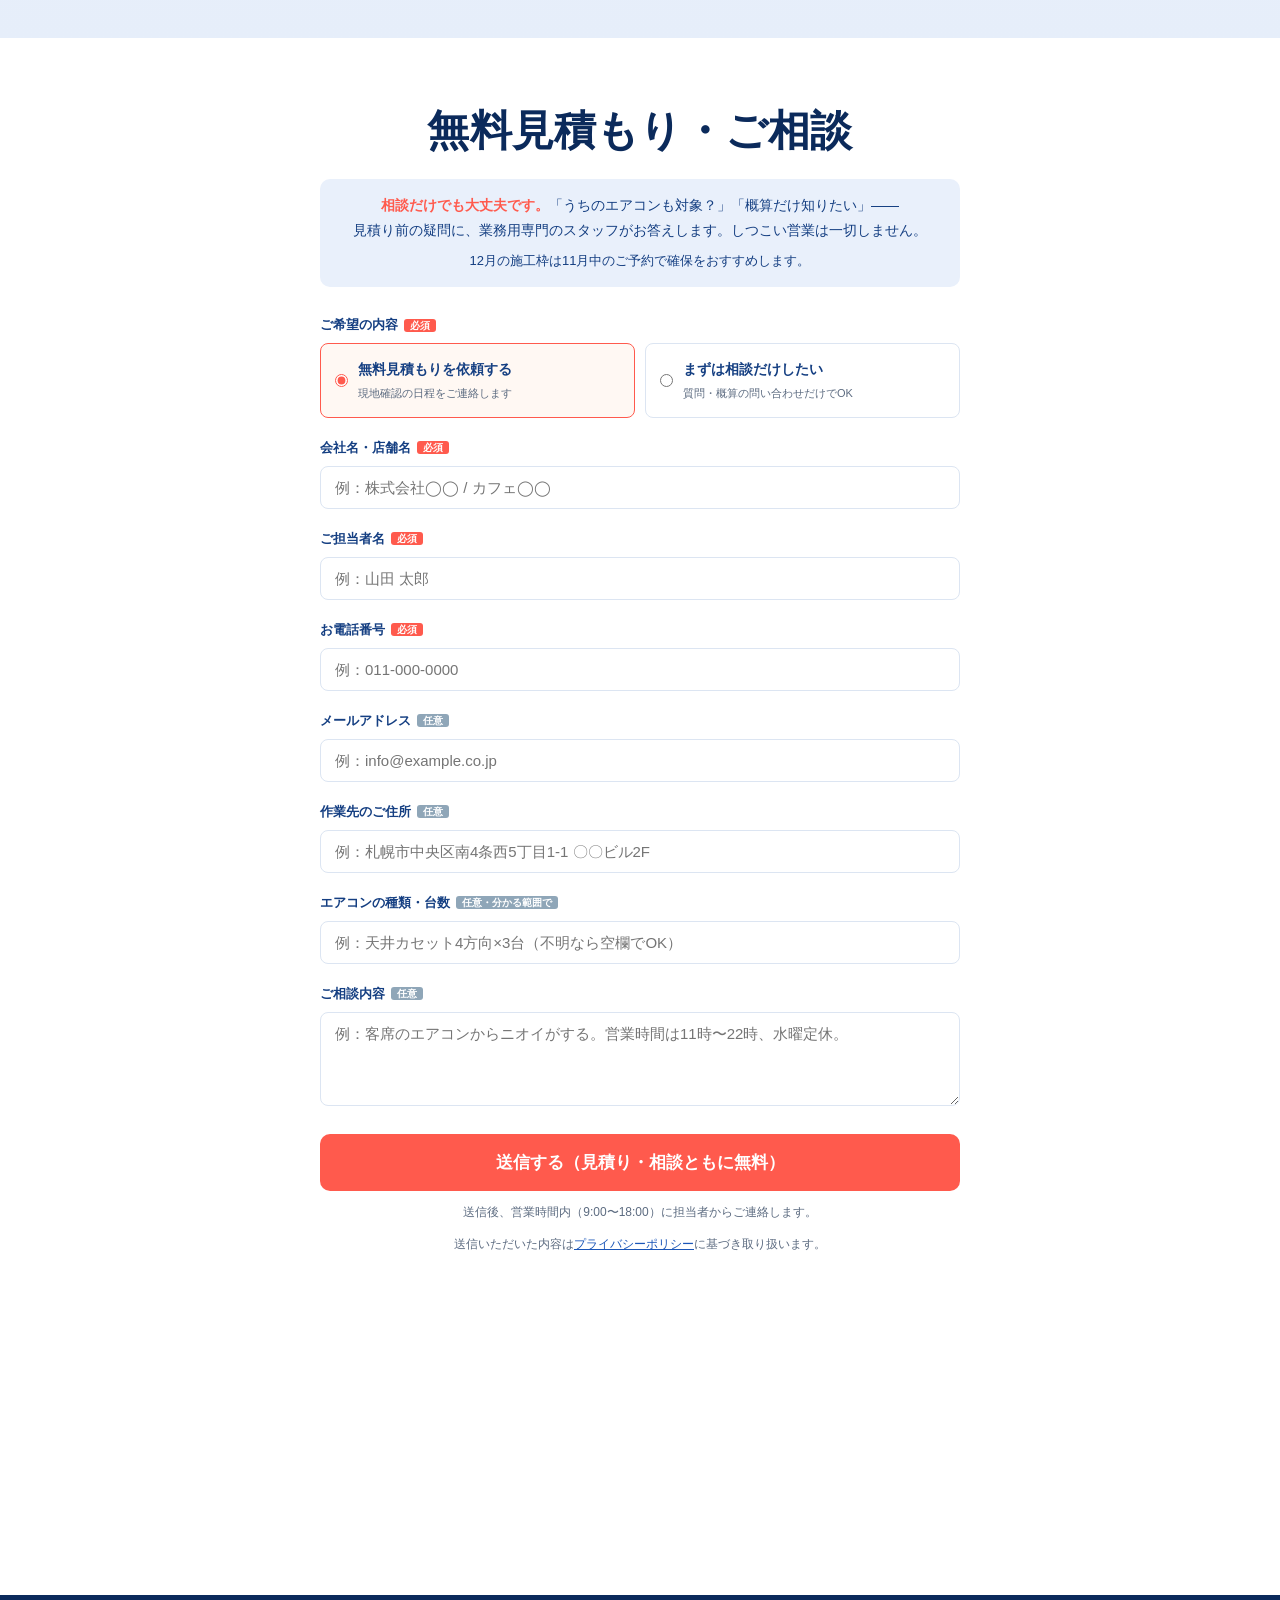
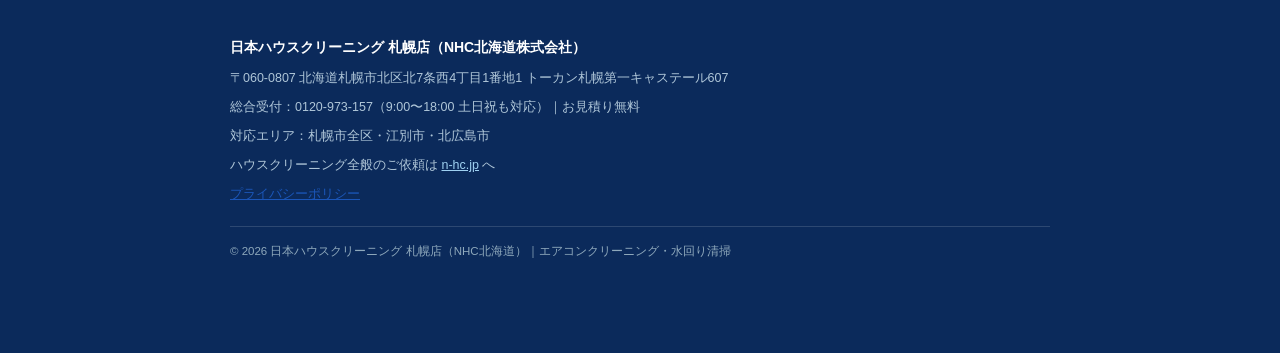
==== commit 7bb74bdf: "札幌LP: 強み②を「空調技術者が施工」に" ====
--- a/sapporo-business-aircon/index.html
+++ b/sapporo-business-aircon/index.html
@@ -813,7 +813,7 @@
     <div class="strength-title">札幌店の施工体制</div>
     <div class="strength-grid">
       <div class="strength-item"><span class="big">1日20台<span class="sm">以上</span></span><span class="ttl">多台数・チェーン店の一括清掃に対応</span><span class="txt">複数店舗や年末前の集中施工もご相談ください（施工規模により調整）</span></div>
-      <div class="strength-item"><span class="big">構造<span class="sm">を熟知</span></span><span class="ttl">機種ごとの内部構造を熟知した技術者が施工</span><span class="txt">天井カセット形・天吊り形など機種ごとの構造を熟知し、分解から復旧まで確実に対応します</span></div>
+      <div class="strength-item"><span class="big">空調技術者<span class="sm">が施工</span></span><span class="ttl">空調機器の技術者が分解から復旧まで担当</span><span class="txt">業務用エアコンの仕組みを理解した技術者が、分解・洗浄・組み立て・動作確認まで一貫して行います</span></div>
       <div class="strength-item"><span class="big"><span class="st">★</span>5.0<span class="sm">・88件</span></span><span class="ttl">Googleクチコミ評価</span><span class="txt">日本ハウスクリーニング札幌店（2026年10月時点）</span></div>
     </div>
     <p class="strength-note">※Googleクチコミ ★5.0は日本ハウスクリーニング札幌店（88件・2026年10月時点）。累計施工実績 20,000件超はNHC全国のエアコンクリーニング実績です。</p>
@@ -1082,8 +1082,8 @@
       <!-- 【要確認】ここまで -->
       <!-- 【要確認】ここから：技術者の強み（2026-10-07 オーナー提供「空調メーカー出身の技術者」を、オーナー指示で「構造を熟知」に言い換え。メーカー名・「メーカー出身」は書かない／「自社スタッフ」「社員」とは書かない。事実確認NGならこの理由ブロック（reason）ごと削除。件数の数字はJSで自動更新） -->
       <div class="reason reveal">
-        <h3>機種ごとの内部構造を熟知した技術者が施工</h3>
-        <p>業務用エアコンの設計・構造を深く理解した技術者を含む施工チームが対応。天井カセット形・天吊り形など機種ごとの違いを踏まえ、分解・洗浄・復旧まで確実に行います。</p>
+        <h3>空調機器の技術者が施工します</h3>
+        <p>業務用エアコンの仕組みを理解した空調機器の技術者を含む施工チームが対応。天井カセット形・天吊り形など機種ごとの違いを踏まえ、分解・洗浄・組み立て・動作確認まで一貫して行います。</p>
       </div>
       <!-- 【要確認】ここまで -->
       <div class="reason reveal">
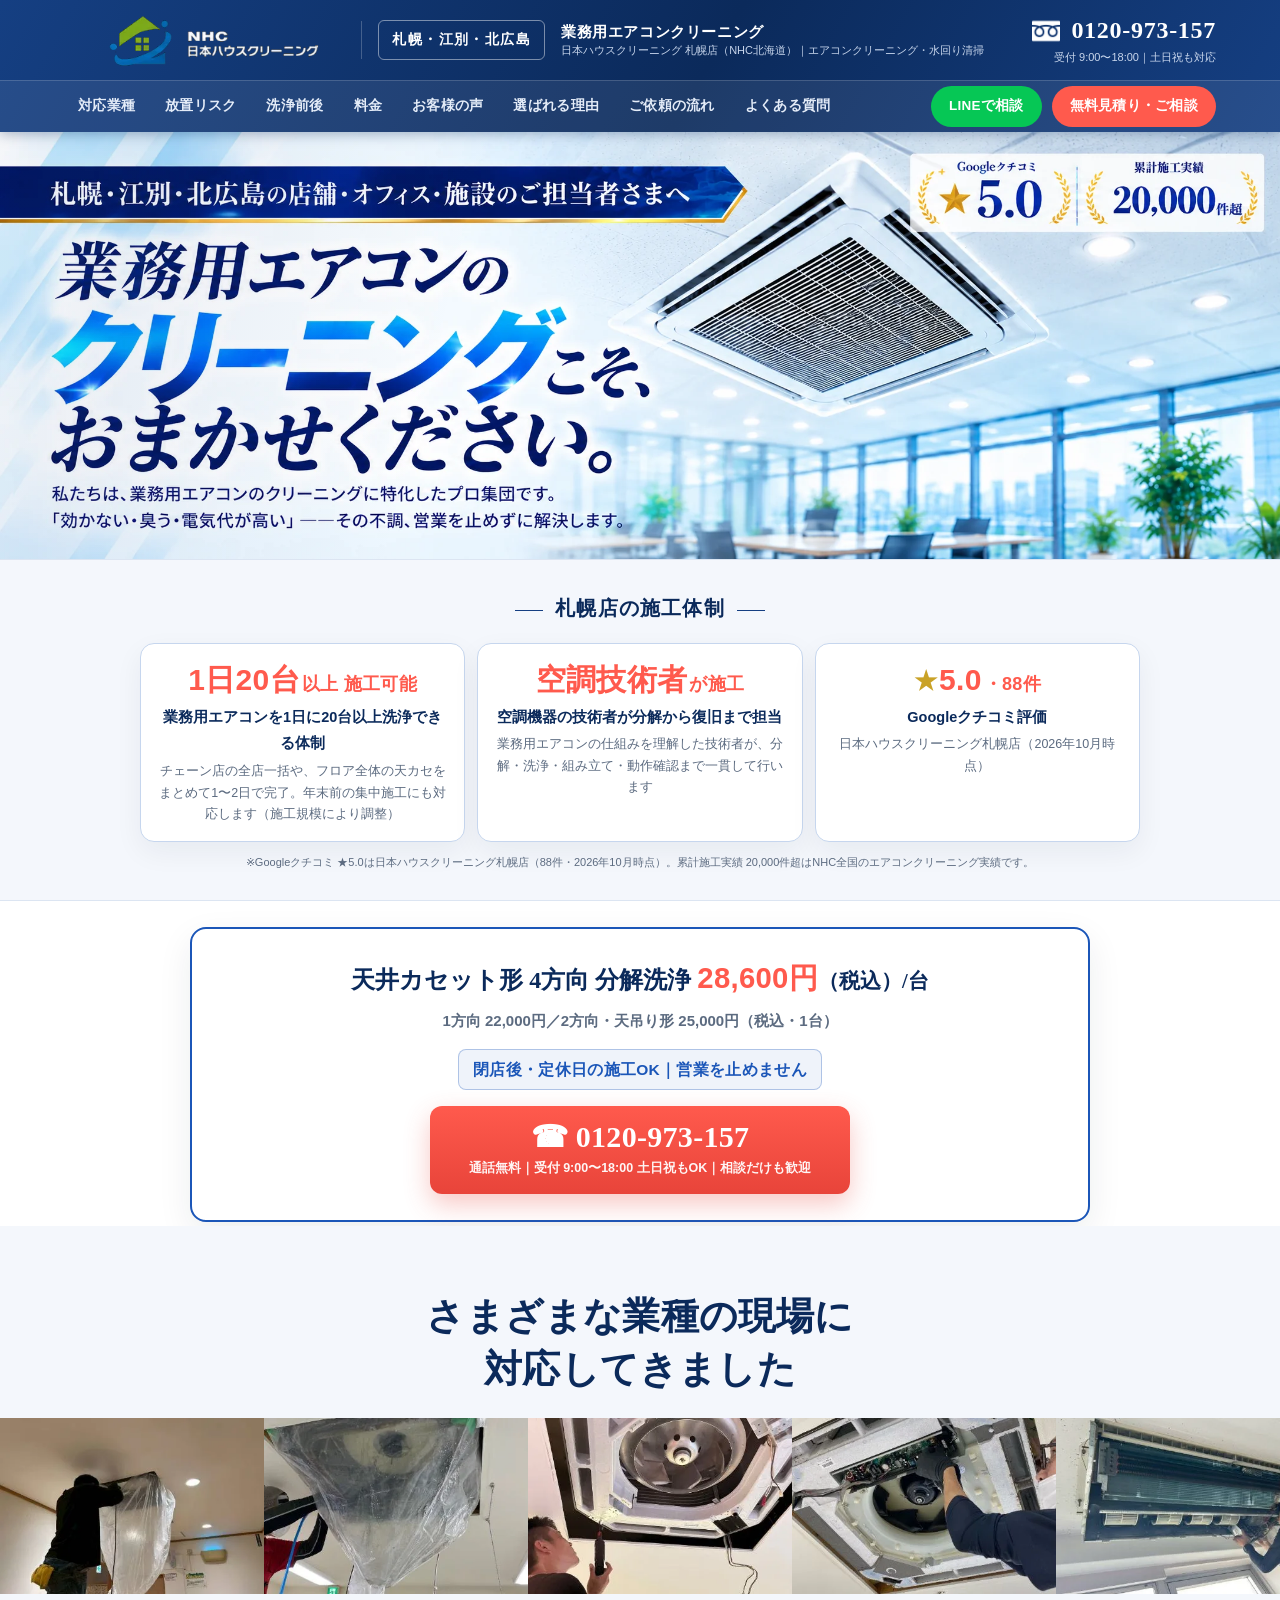
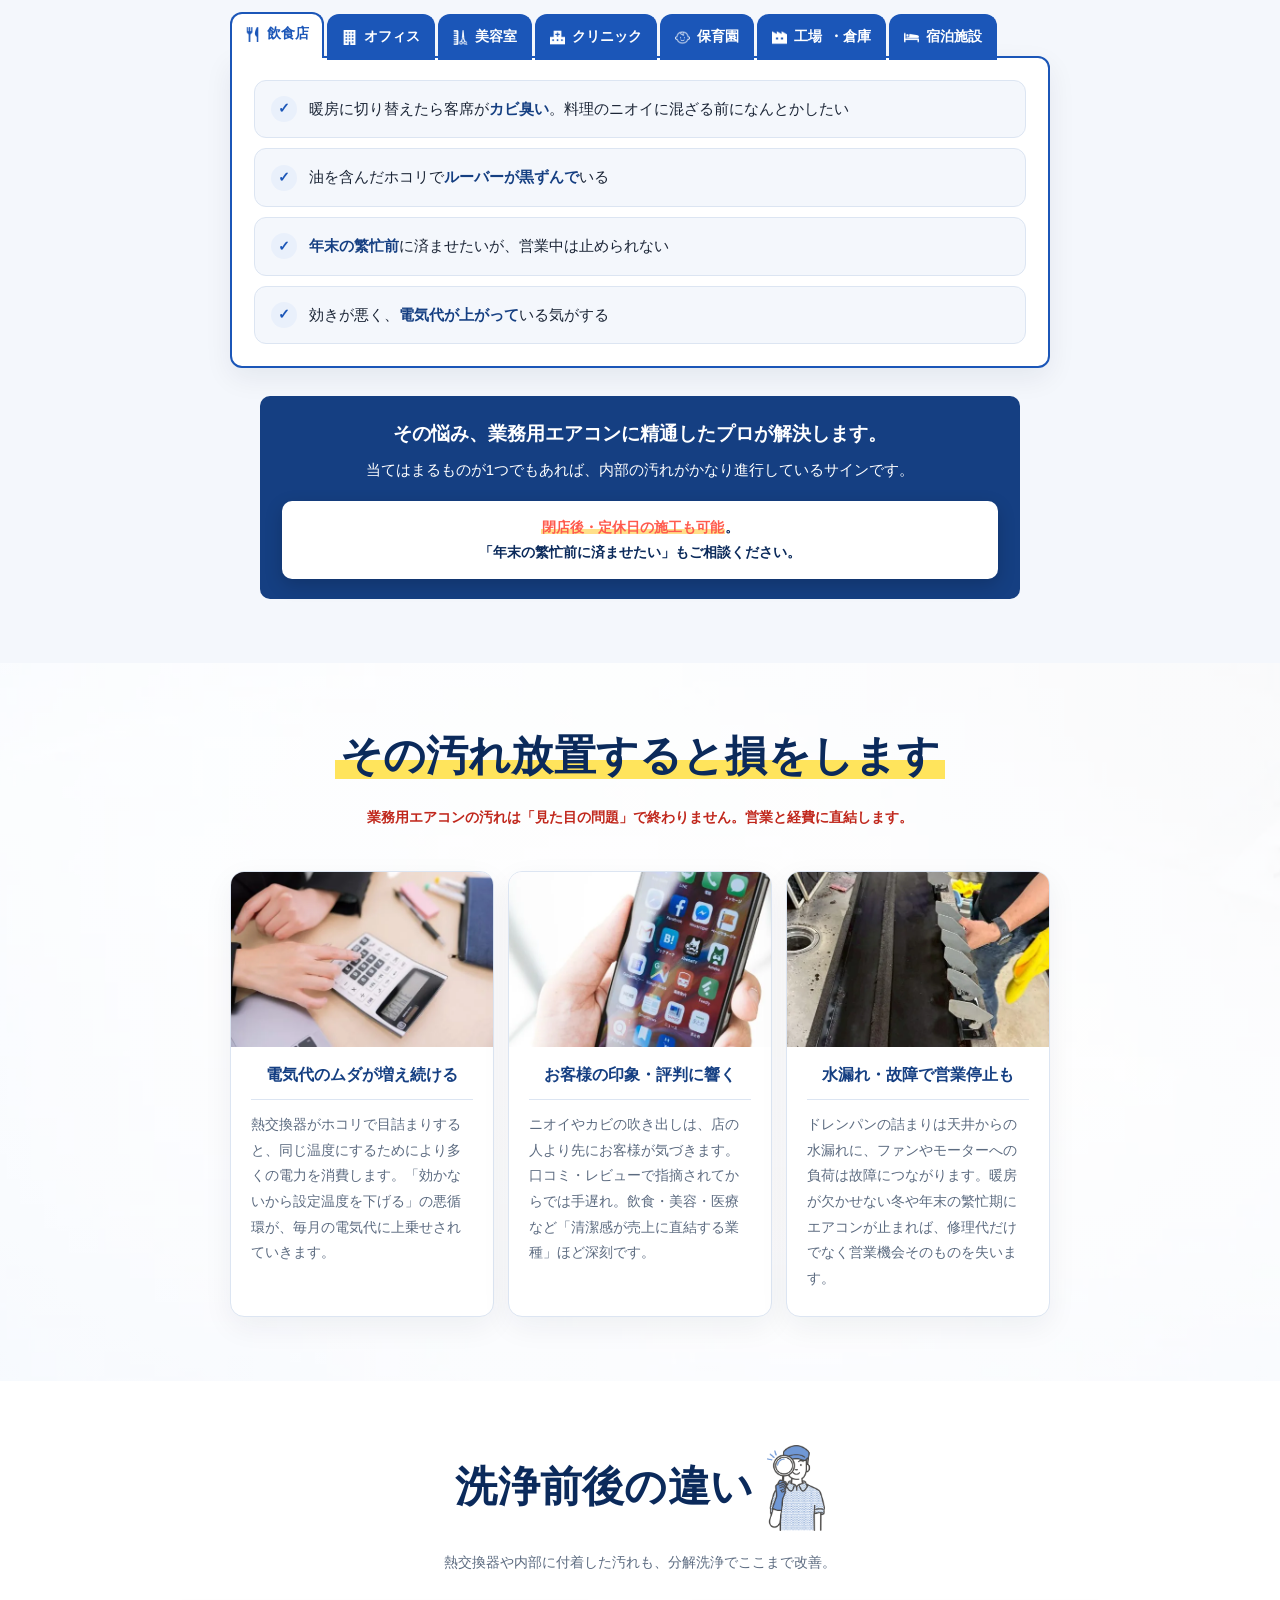
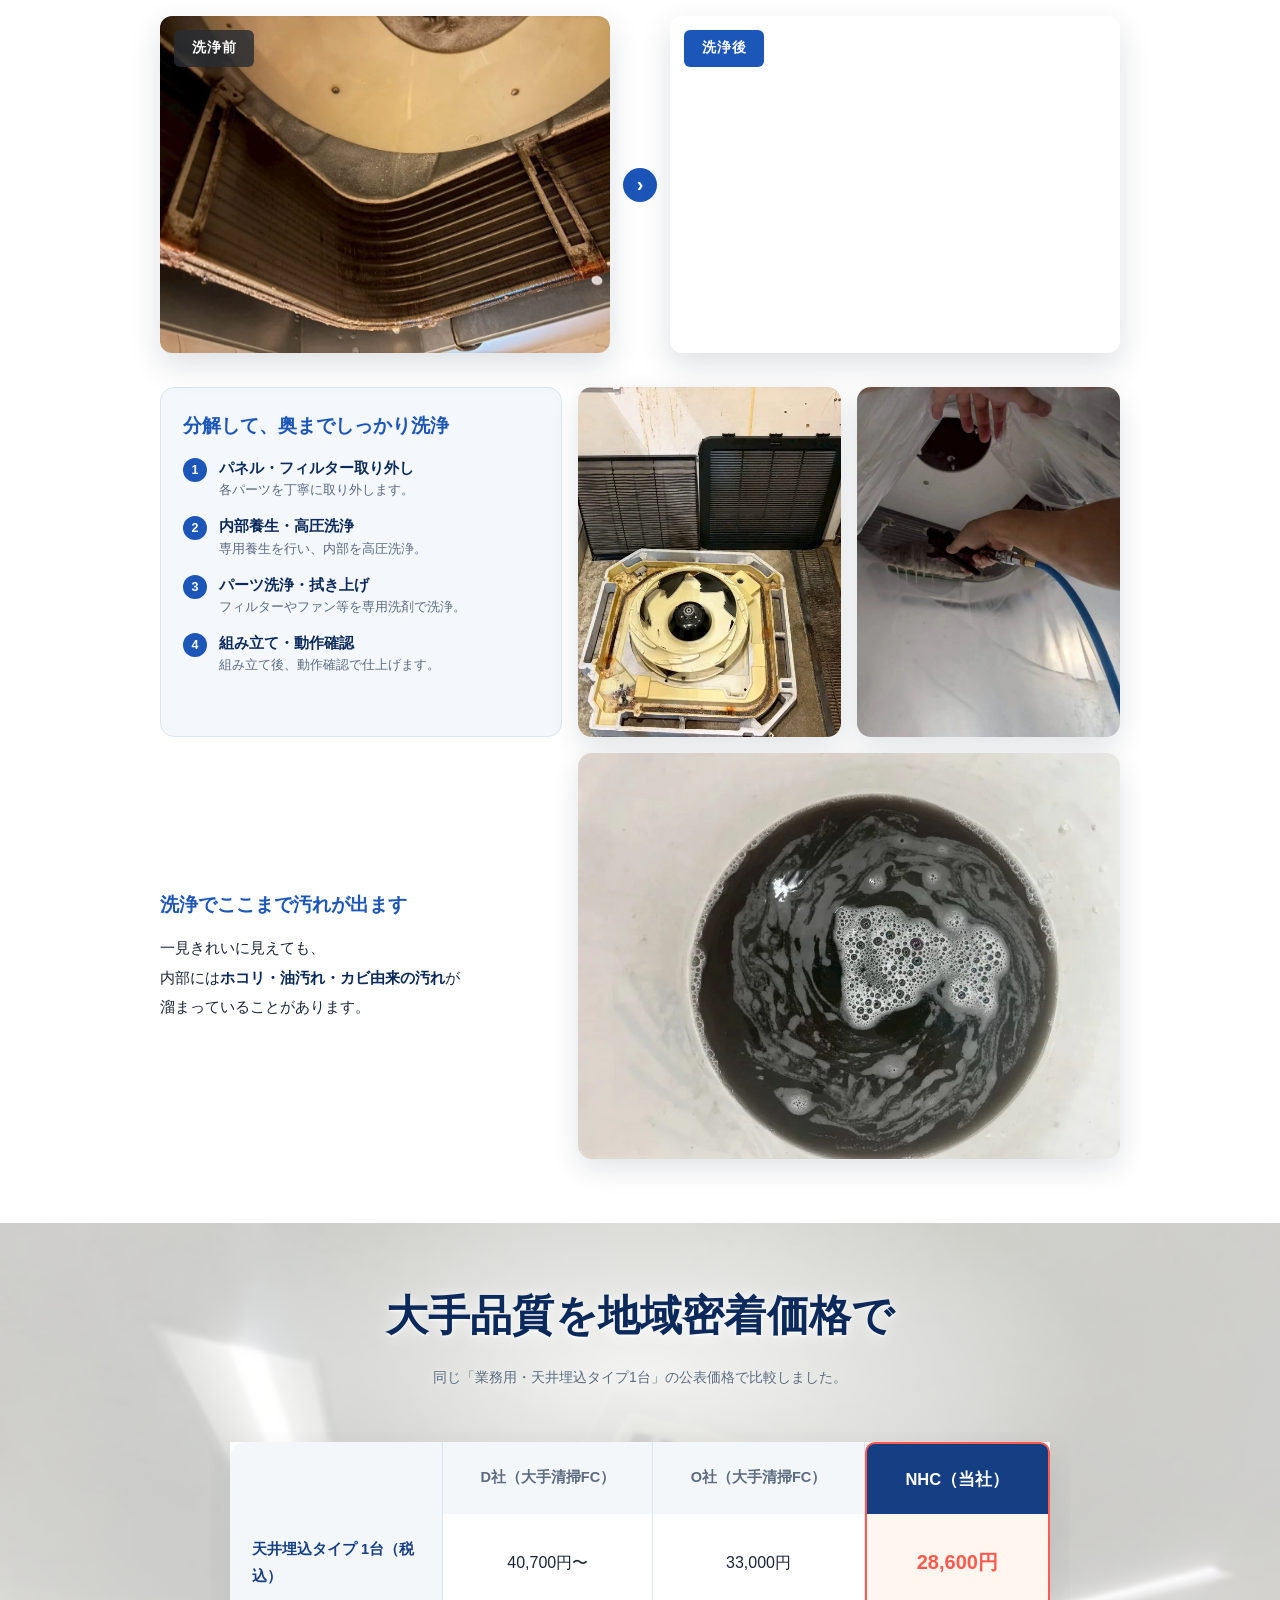
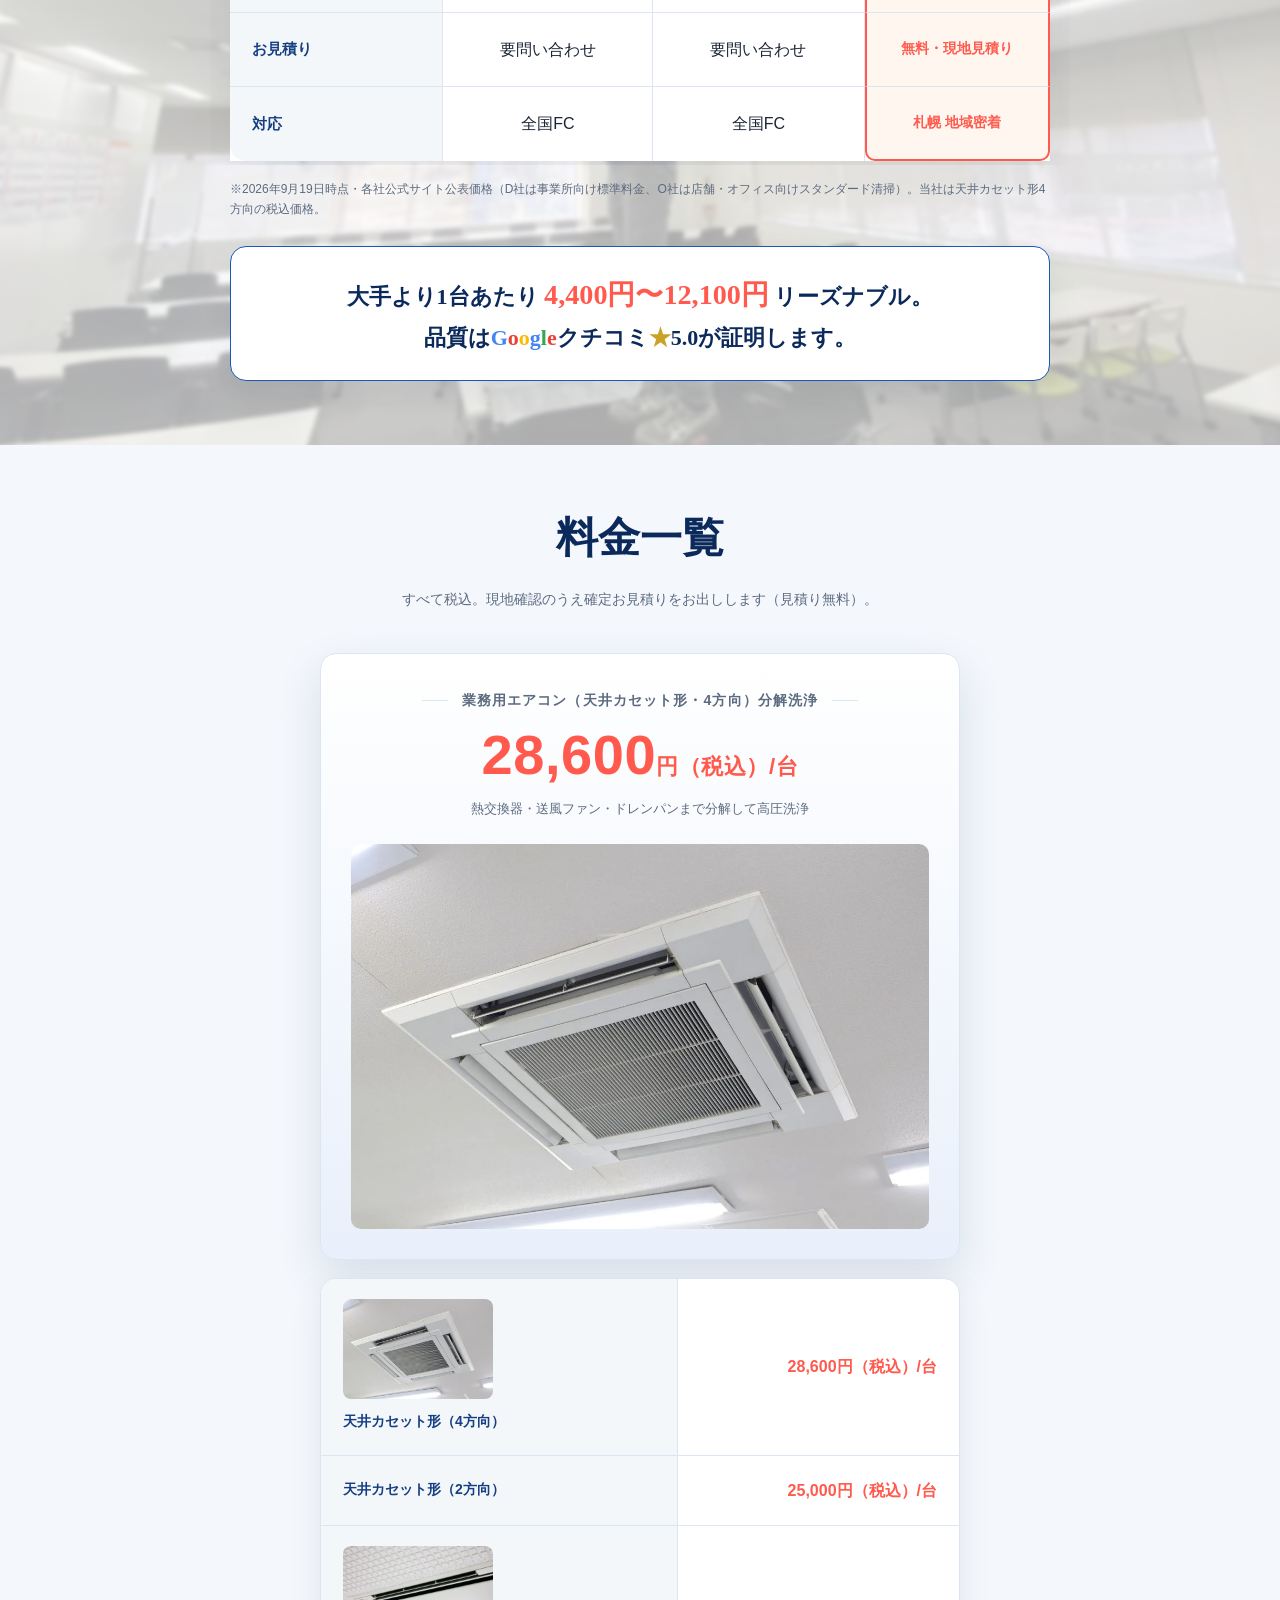
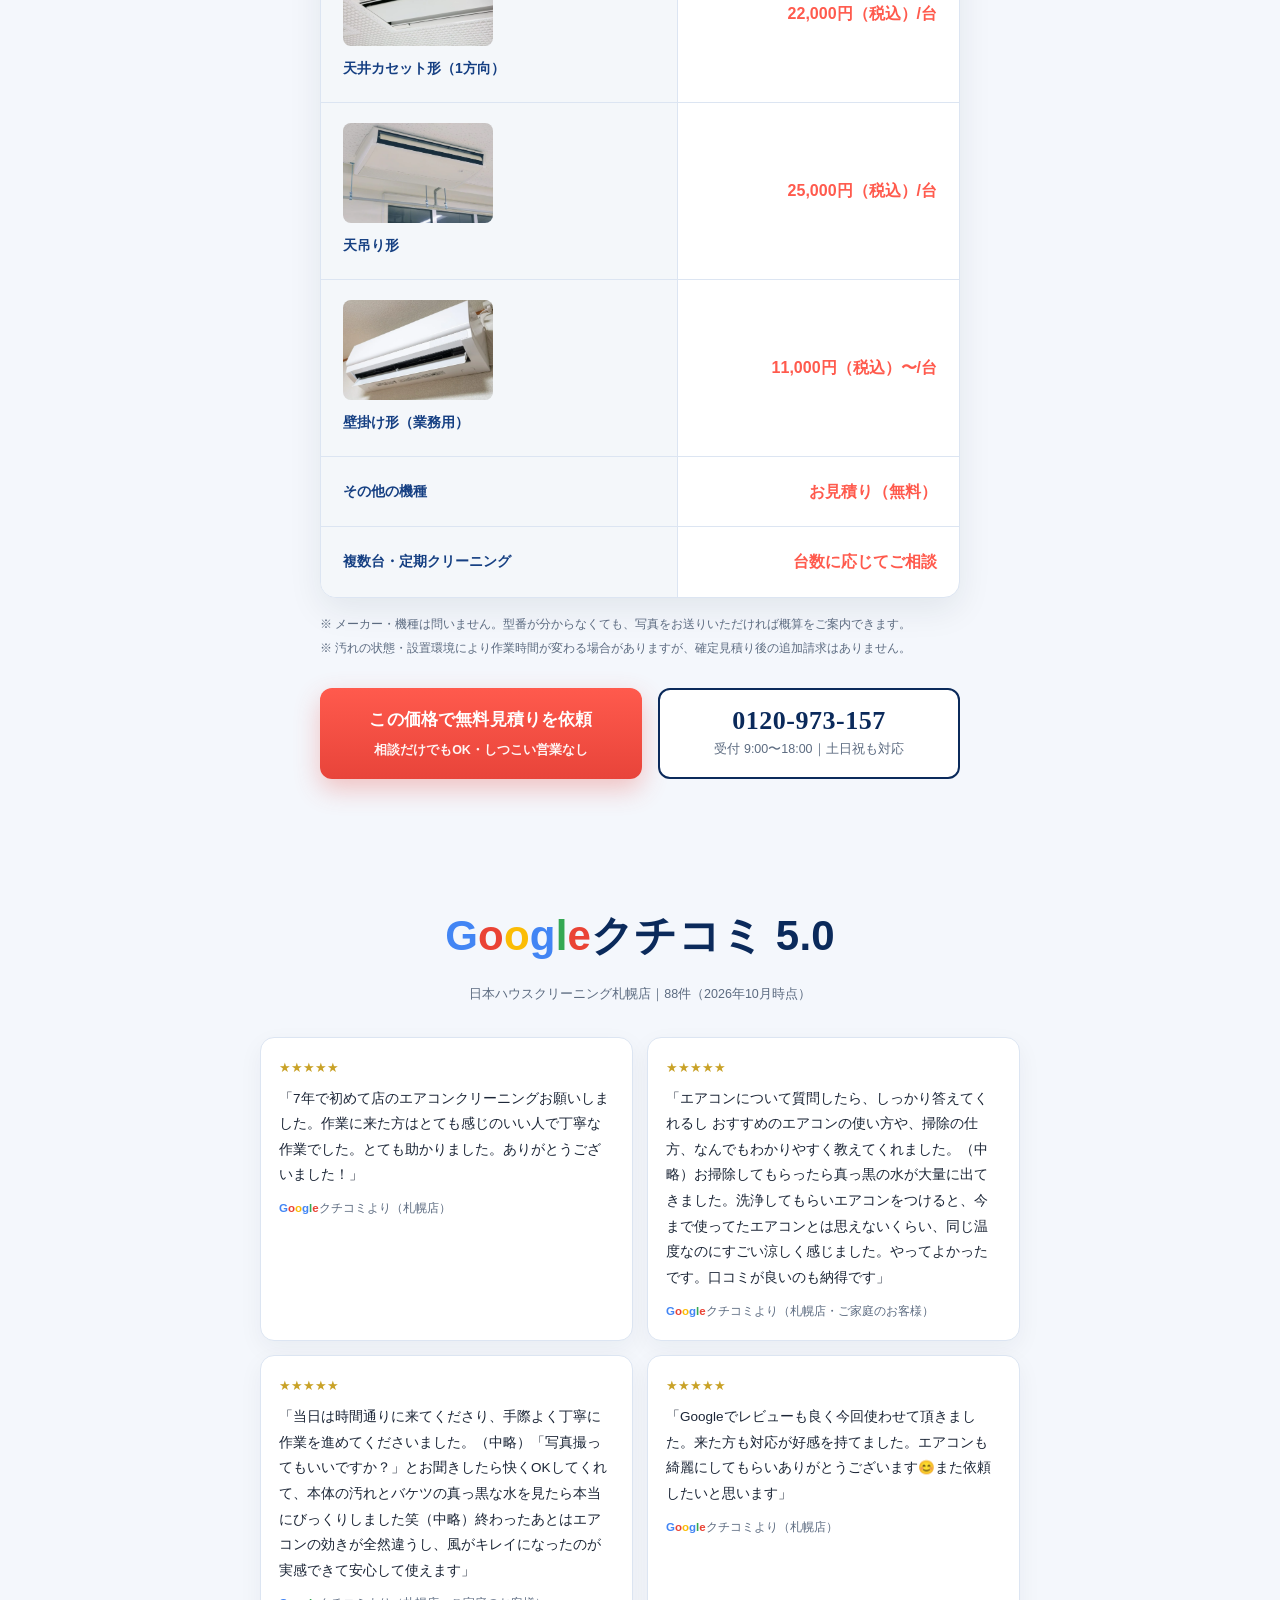
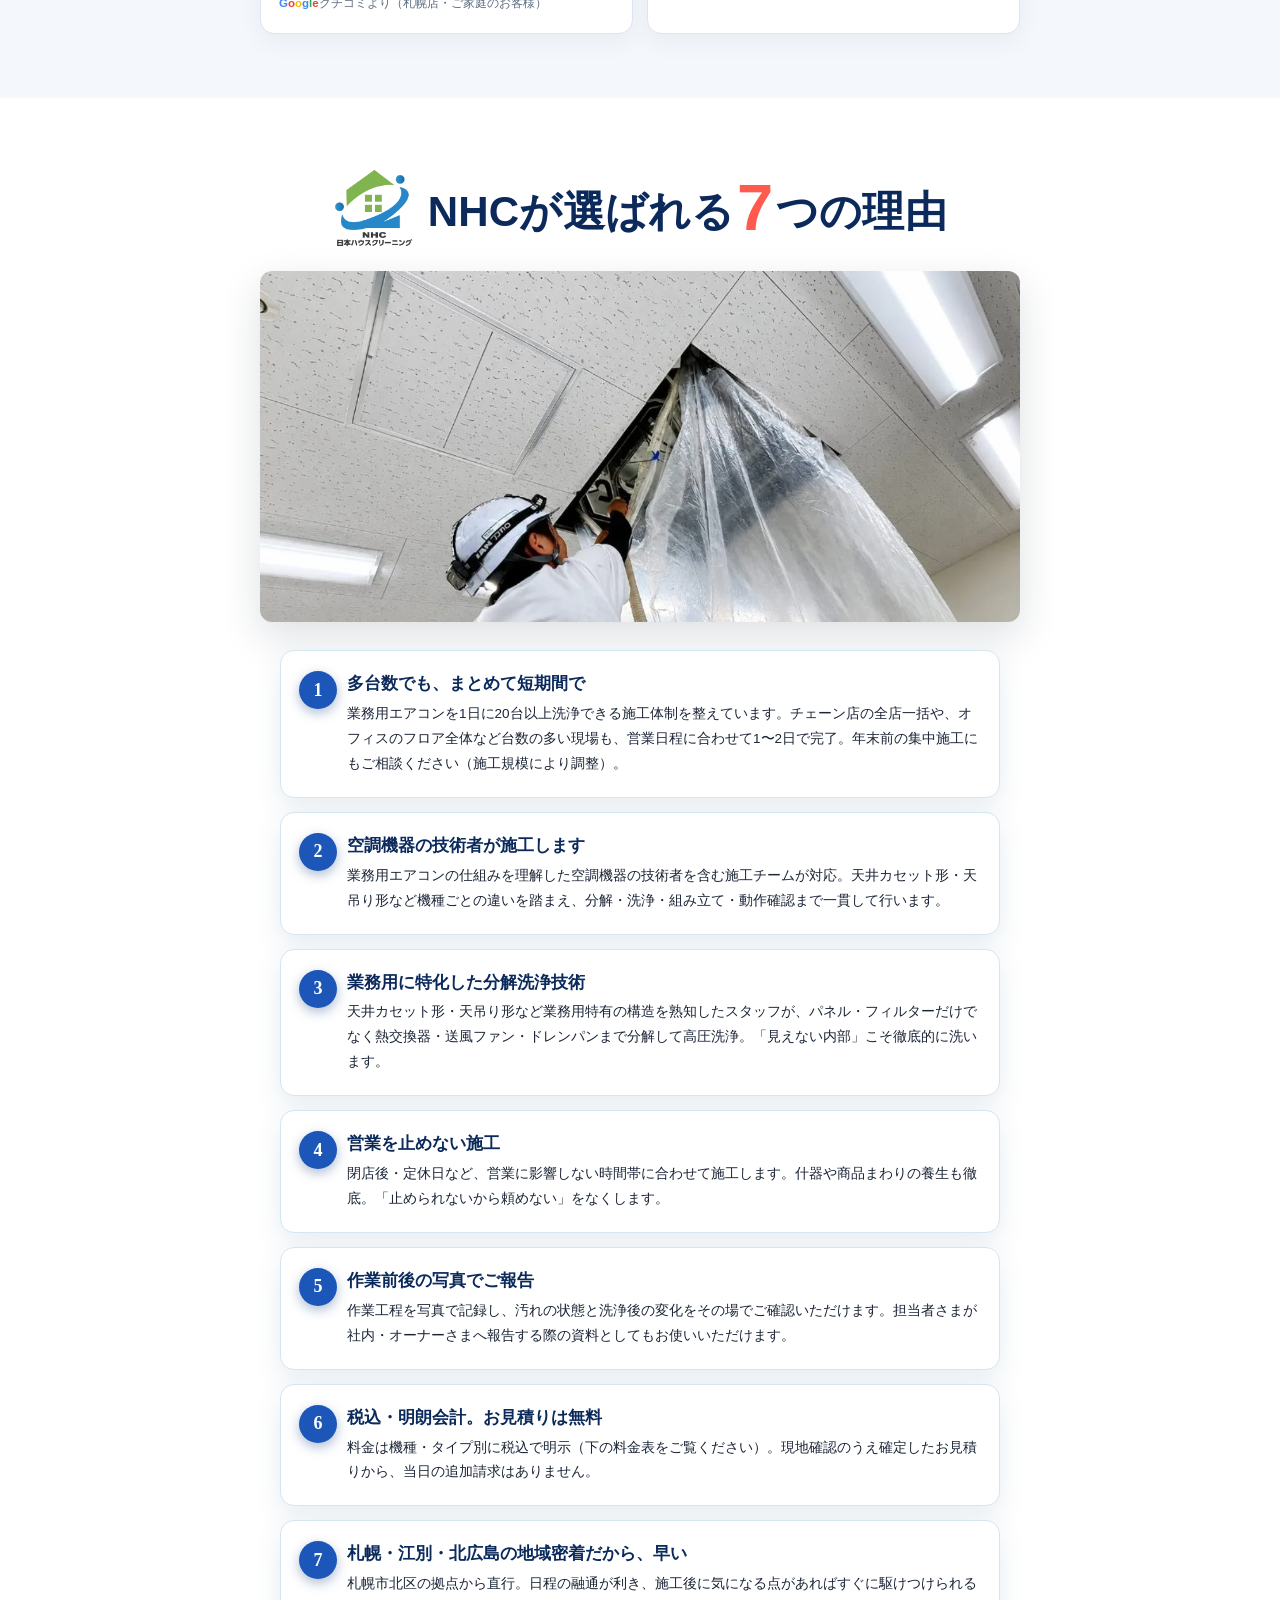
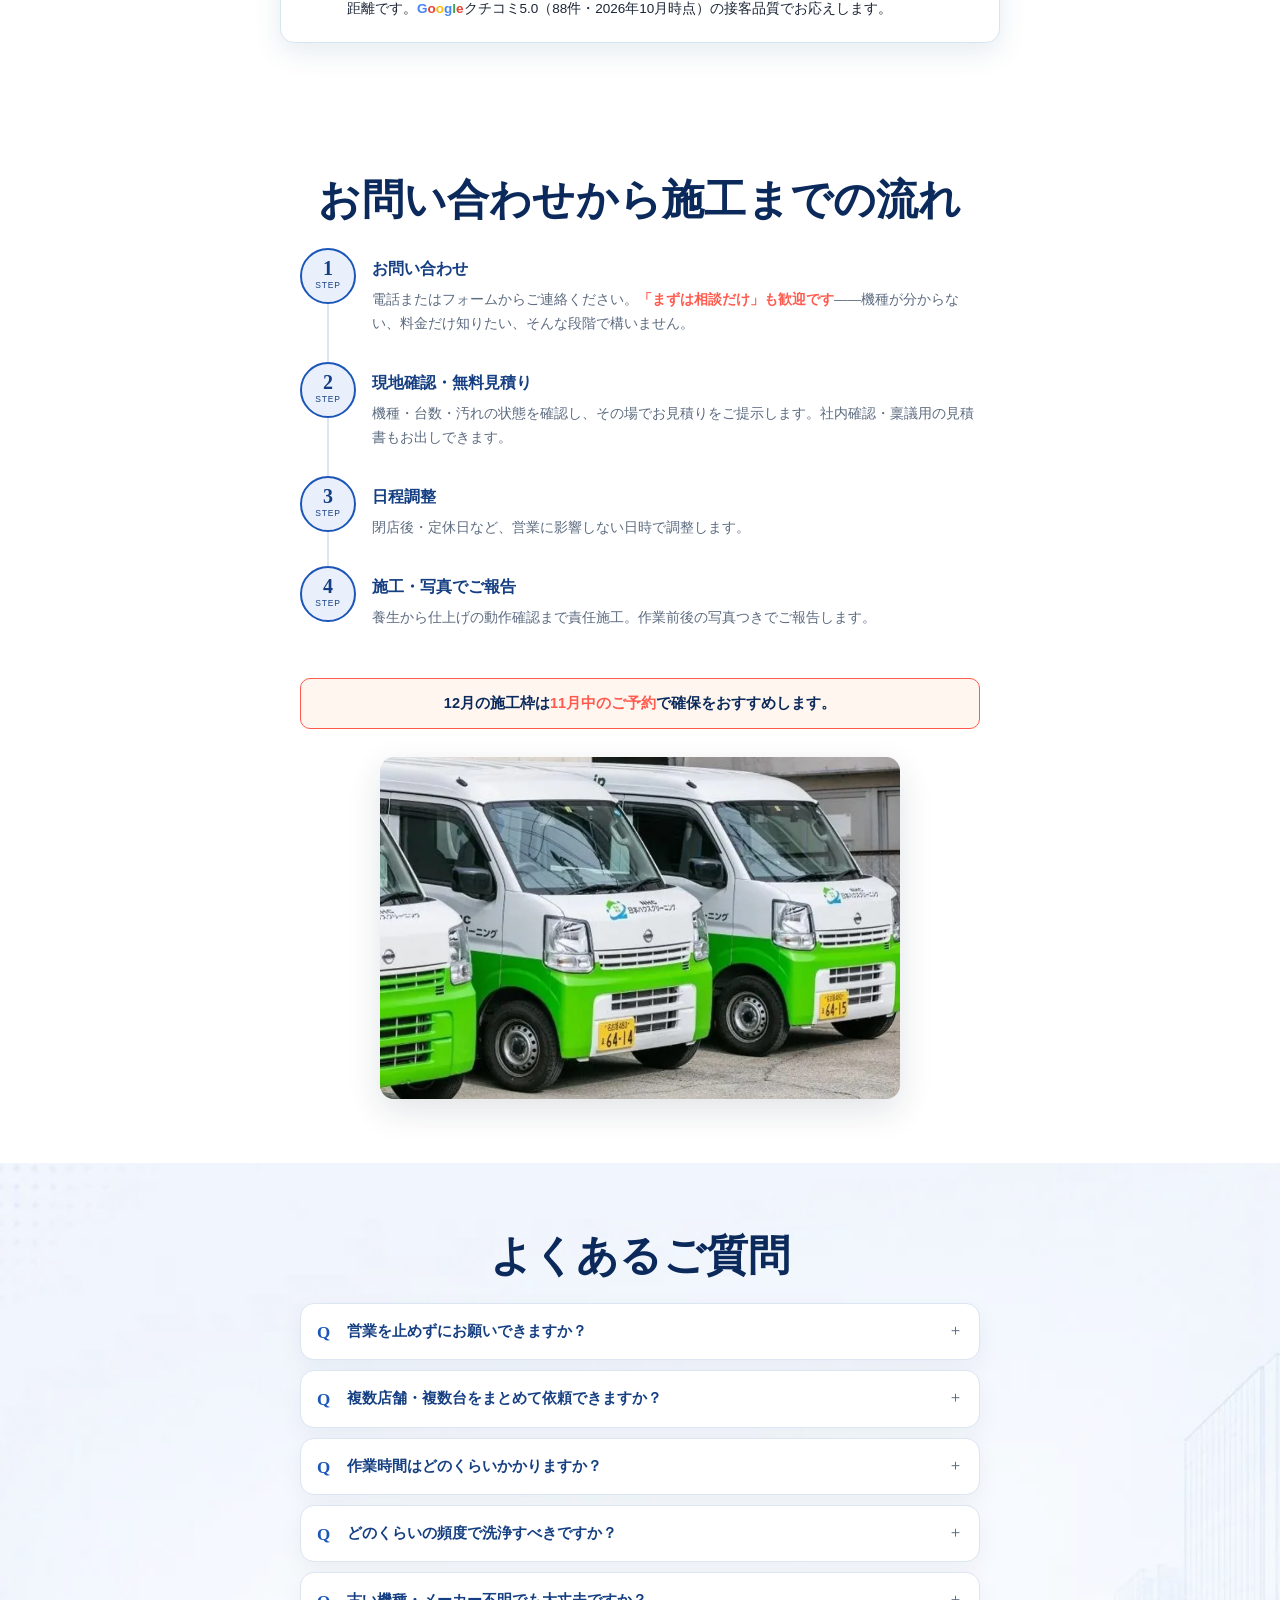
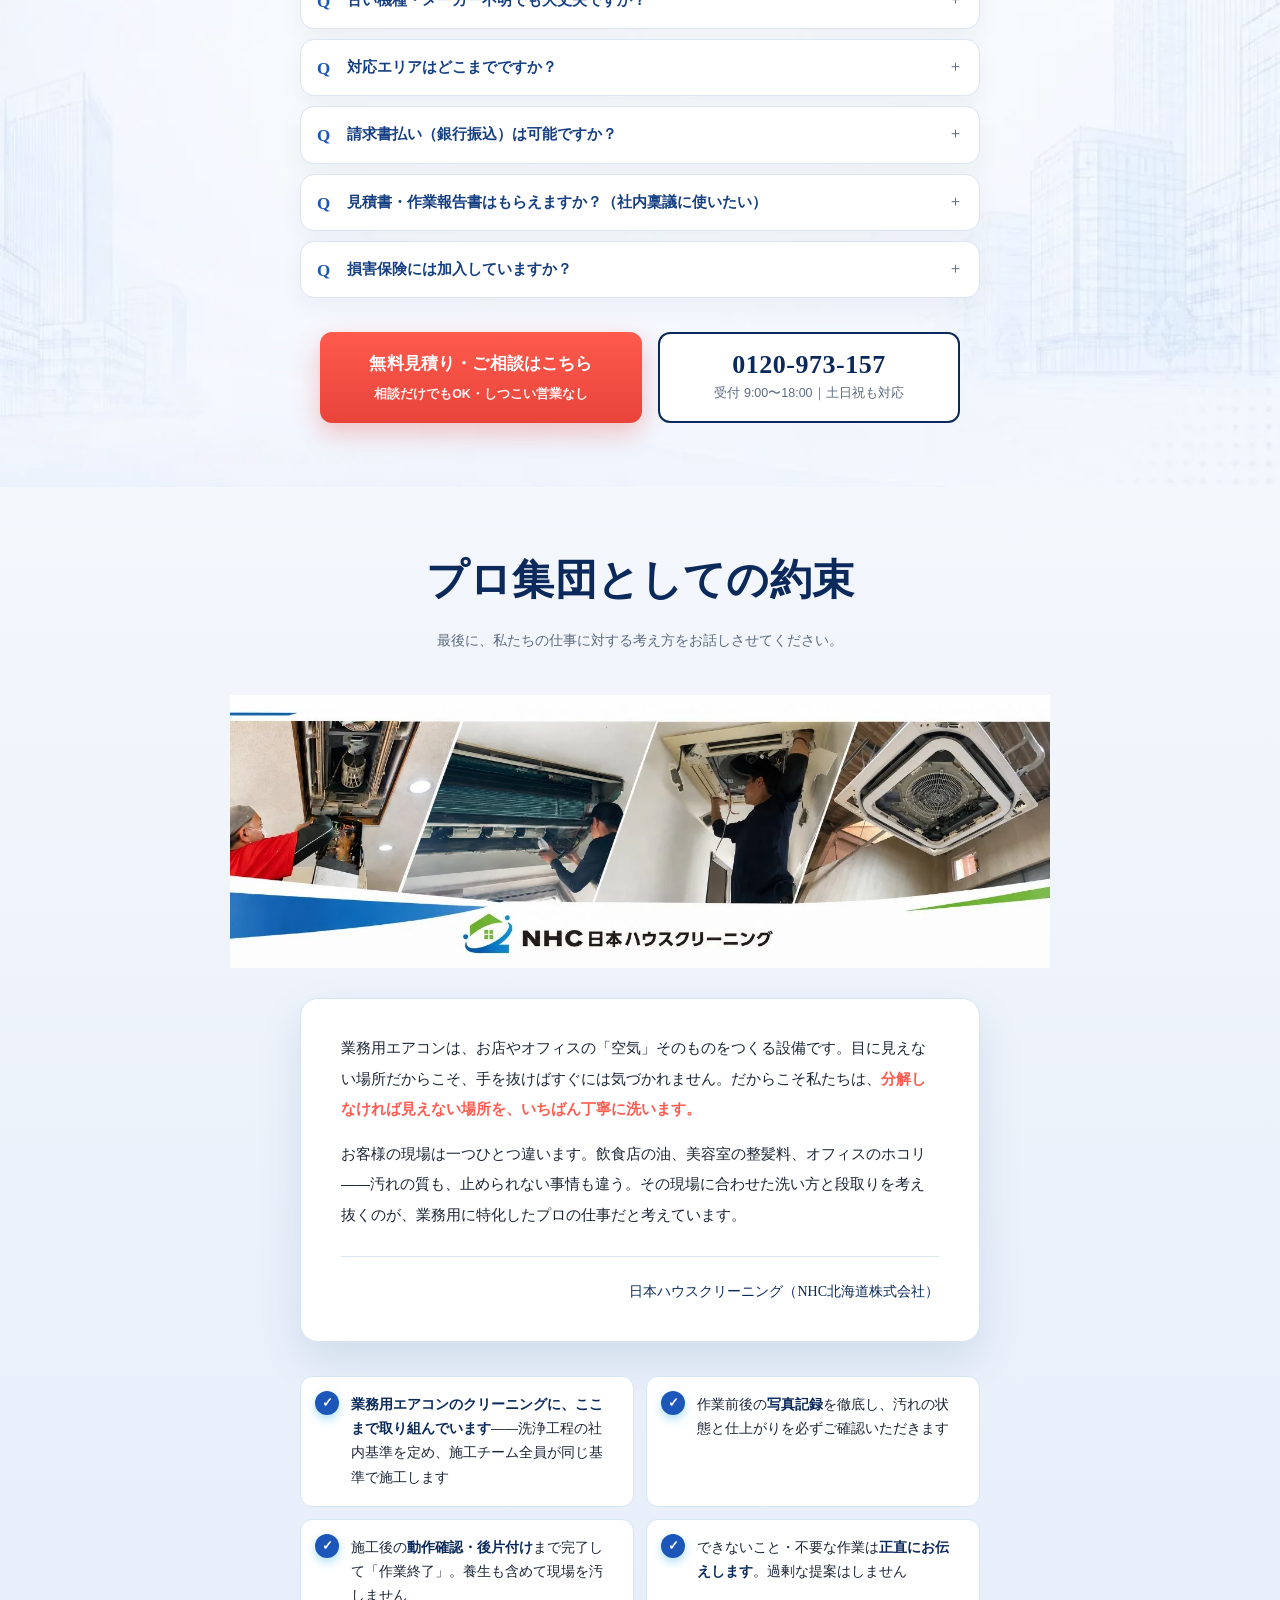
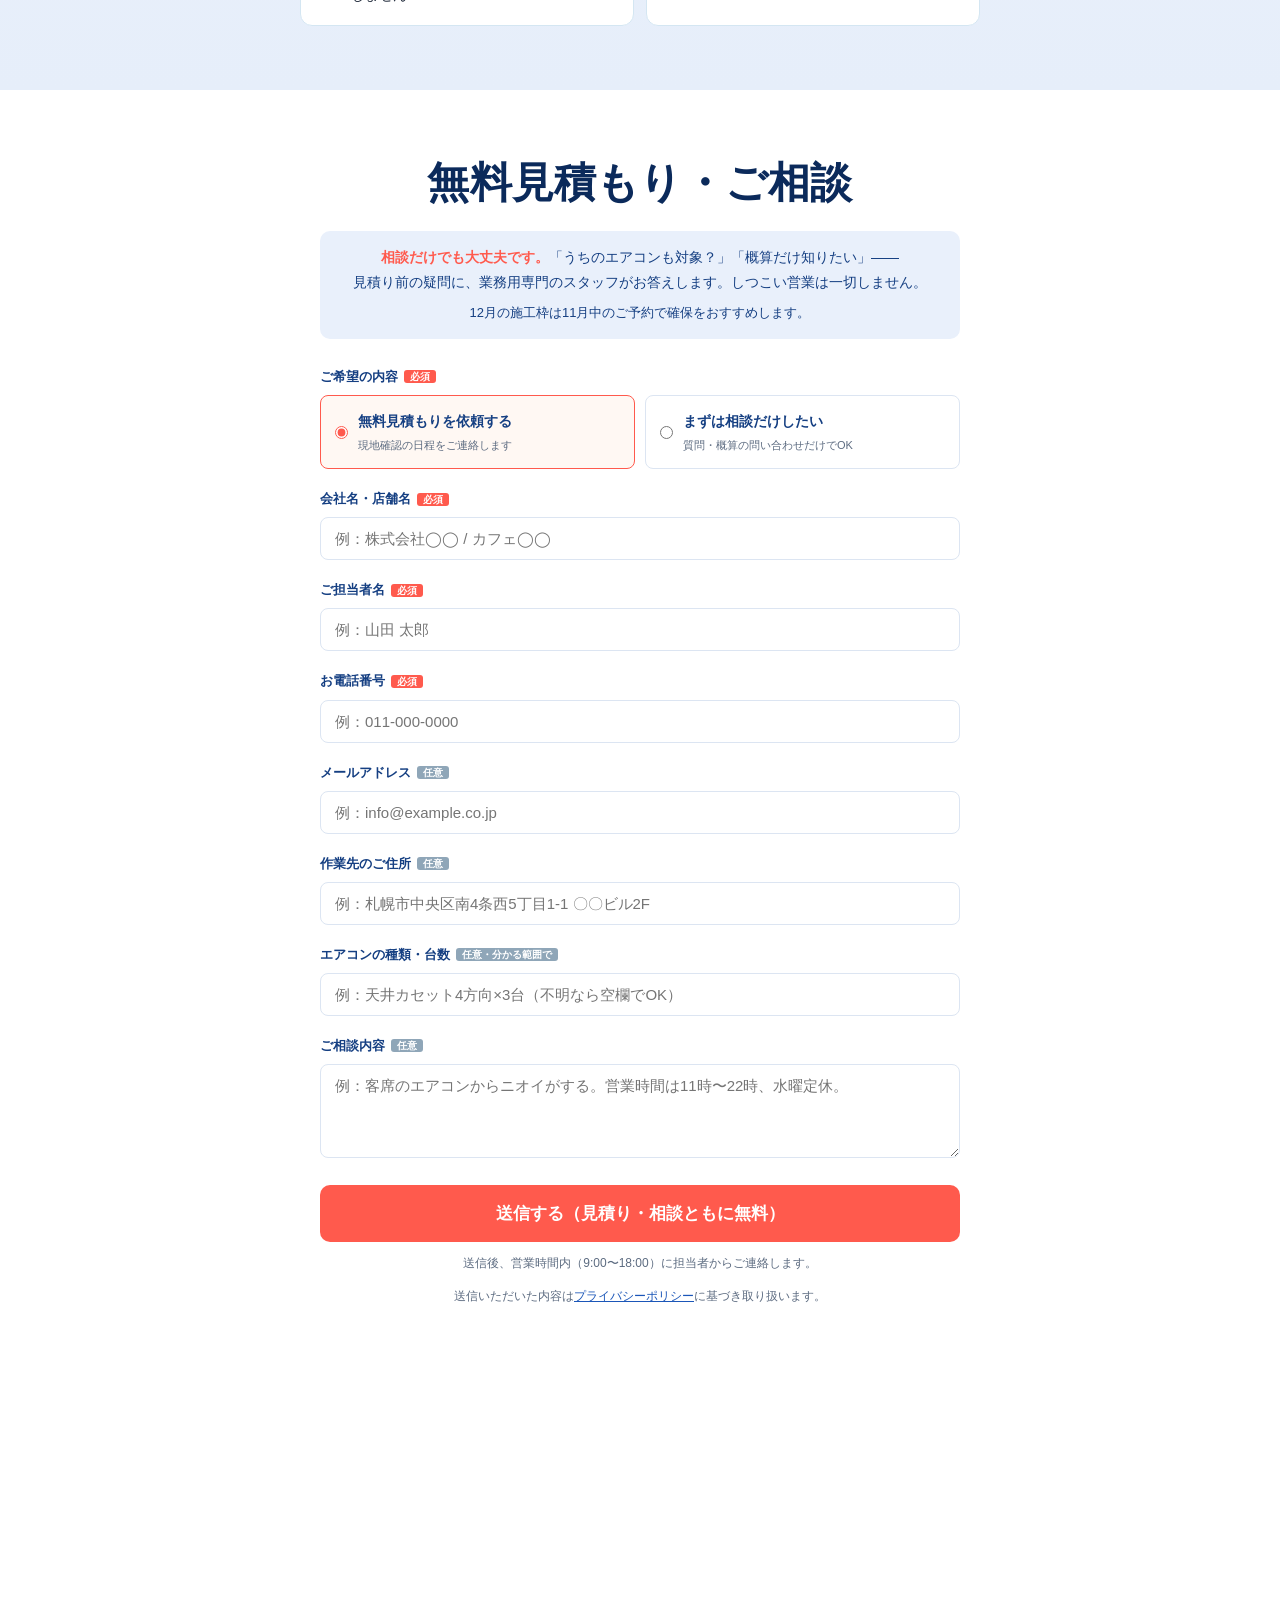
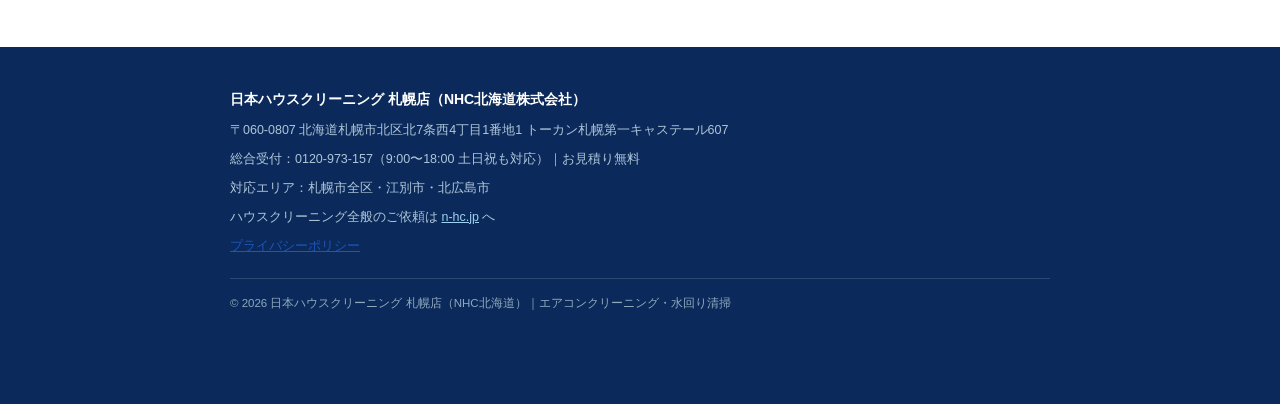
==== commit 87f823c7: "札幌LP: 20台体制の説明を具体化" ====
--- a/sapporo-business-aircon/index.html
+++ b/sapporo-business-aircon/index.html
@@ -812,7 +812,7 @@
   <div class="wrap">
     <div class="strength-title">札幌店の施工体制</div>
     <div class="strength-grid">
-      <div class="strength-item"><span class="big">1日20台<span class="sm">以上</span></span><span class="ttl">多台数・チェーン店の一括清掃に対応</span><span class="txt">複数店舗や年末前の集中施工もご相談ください（施工規模により調整）</span></div>
+      <div class="strength-item"><span class="big">1日20台<span class="sm">以上 施工可能</span></span><span class="ttl">業務用エアコンを1日に20台以上洗浄できる体制</span><span class="txt">チェーン店の全店一括や、フロア全体の天カセをまとめて1〜2日で完了。年末前の集中施工にも対応します（施工規模により調整）</span></div>
       <div class="strength-item"><span class="big">空調技術者<span class="sm">が施工</span></span><span class="ttl">空調機器の技術者が分解から復旧まで担当</span><span class="txt">業務用エアコンの仕組みを理解した技術者が、分解・洗浄・組み立て・動作確認まで一貫して行います</span></div>
       <div class="strength-item"><span class="big"><span class="st">★</span>5.0<span class="sm">・88件</span></span><span class="ttl">Googleクチコミ評価</span><span class="txt">日本ハウスクリーニング札幌店（2026年10月時点）</span></div>
     </div>
@@ -1076,8 +1076,8 @@
     <div class="reasons">
       <!-- 【要確認】ここから：1日20台以上の施工体制（2026-10-07 オーナー提供。協力会社の技術者を含むため「自社施工」とは書かない。条件（繁忙期の可否・エリア）確認前。NGならこの理由ブロック（reason）ごと削除） -->
       <div class="reason reveal">
-        <h3>複数店舗・多台数も短期間で</h3>
-        <p>1日20台以上の施工に対応できる体制を整えています（施工規模により調整）。チェーン店の一括清掃や年末前の集中施工もご相談ください。</p>
+        <h3>多台数でも、まとめて短期間で</h3>
+        <p>業務用エアコンを1日に20台以上洗浄できる施工体制を整えています。チェーン店の全店一括や、オフィスのフロア全体など台数の多い現場も、営業日程に合わせて1〜2日で完了。年末前の集中施工にもご相談ください（施工規模により調整）。</p>
       </div>
       <!-- 【要確認】ここまで -->
       <!-- 【要確認】ここから：技術者の強み（2026-10-07 オーナー提供「空調メーカー出身の技術者」を、オーナー指示で「構造を熟知」に言い換え。メーカー名・「メーカー出身」は書かない／「自社スタッフ」「社員」とは書かない。事実確認NGならこの理由ブロック（reason）ごと削除。件数の数字はJSで自動更新） -->
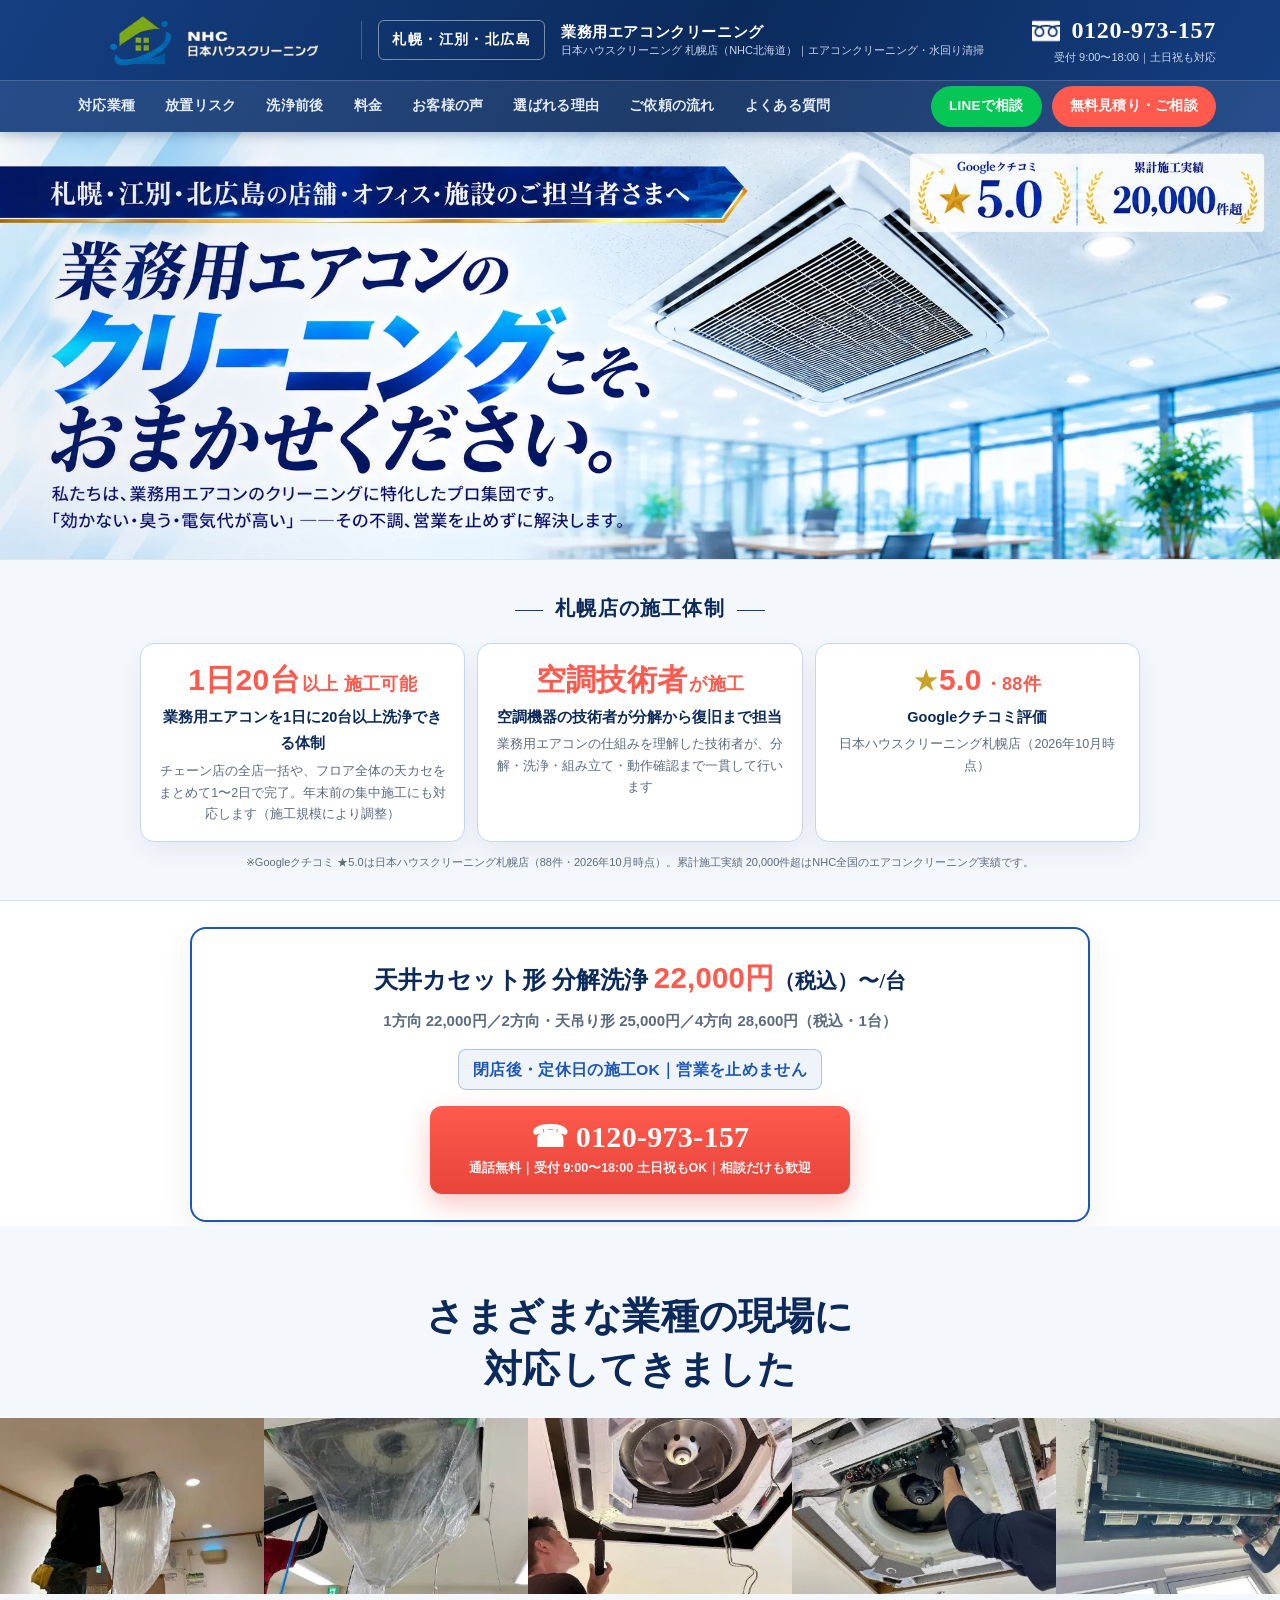
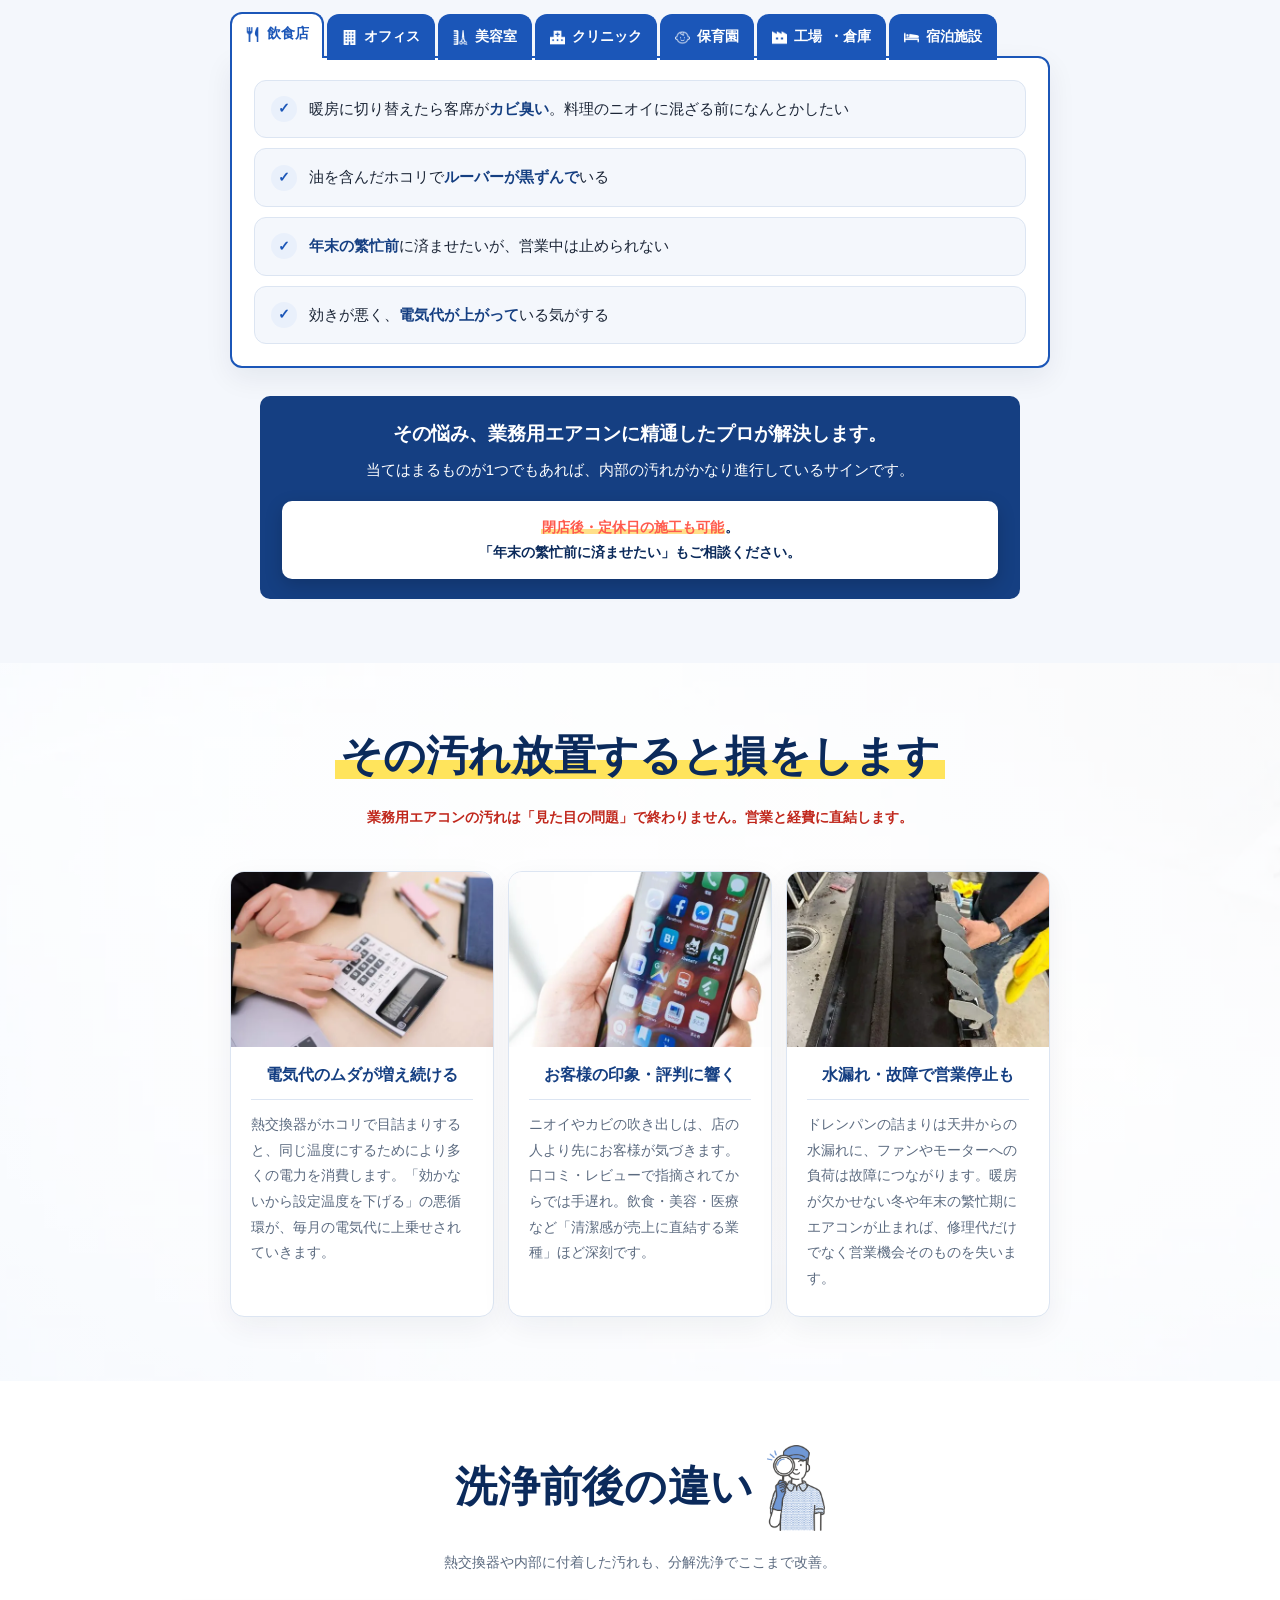
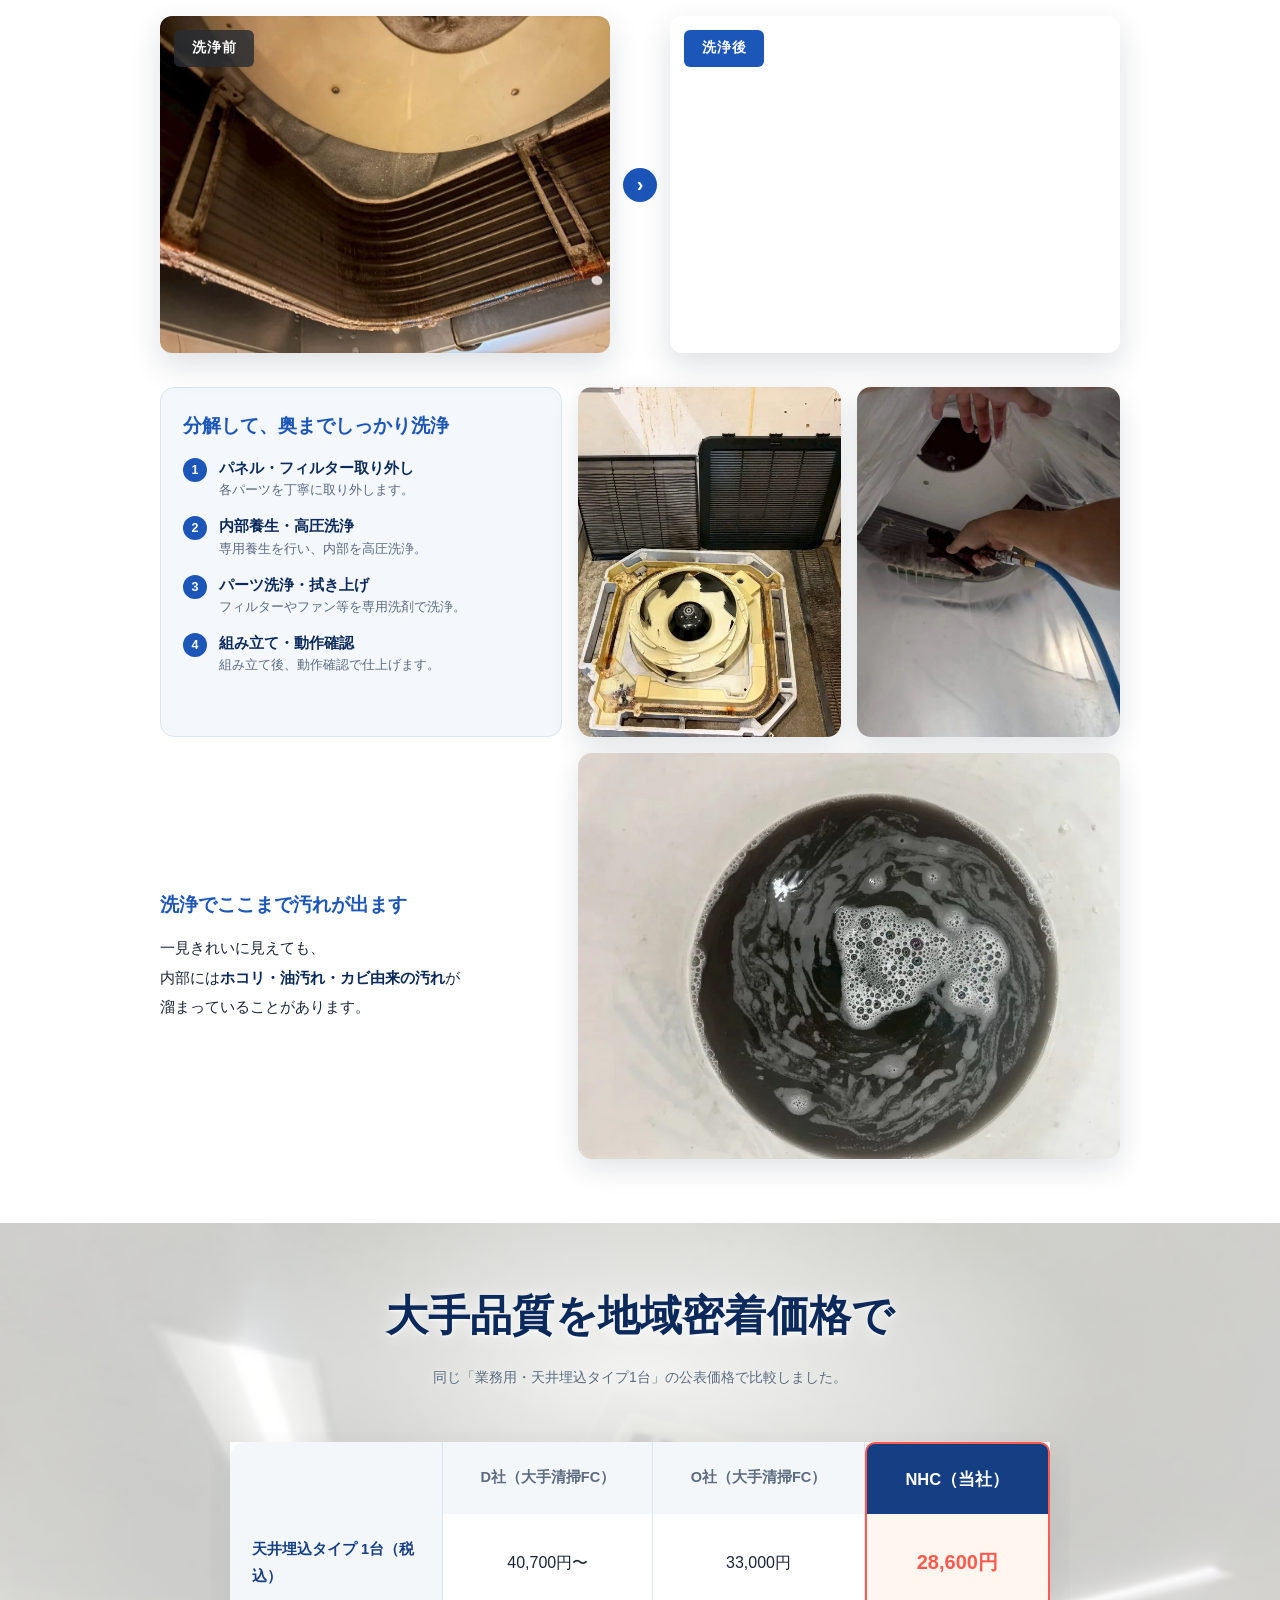
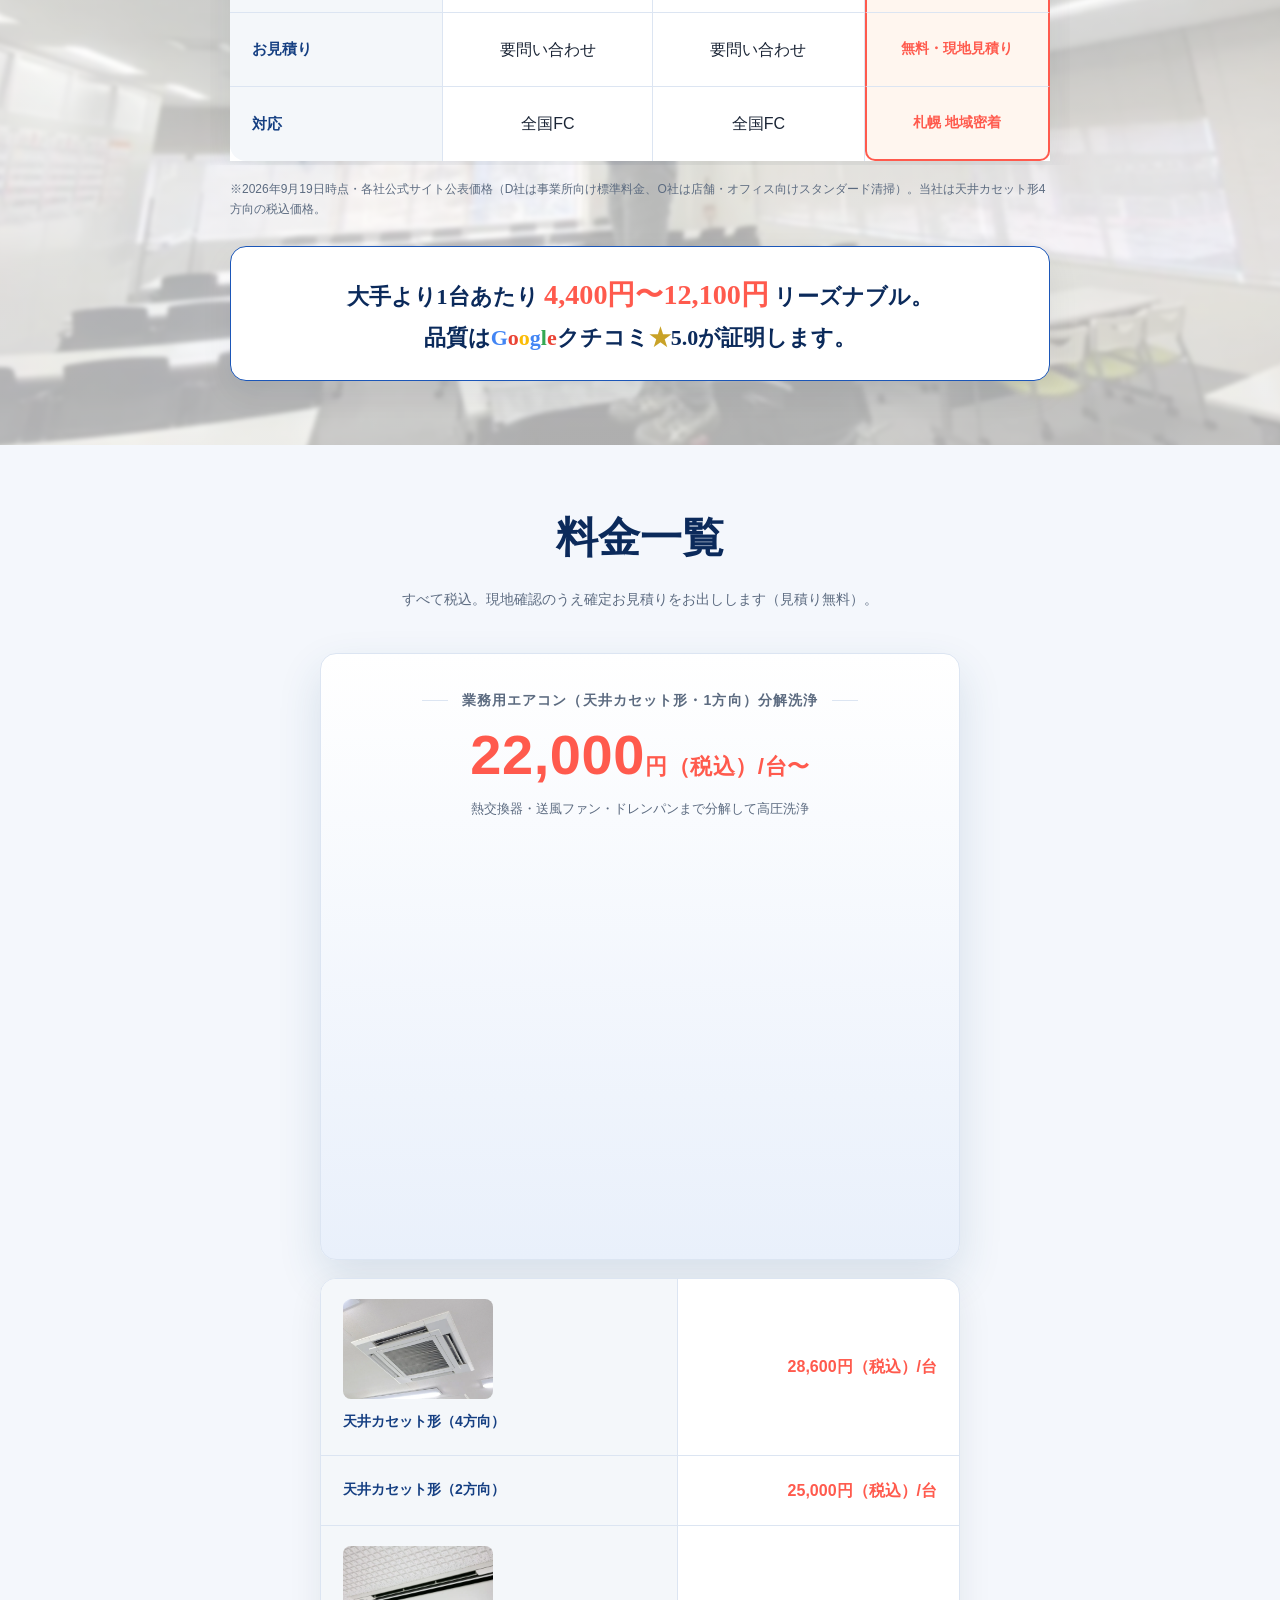
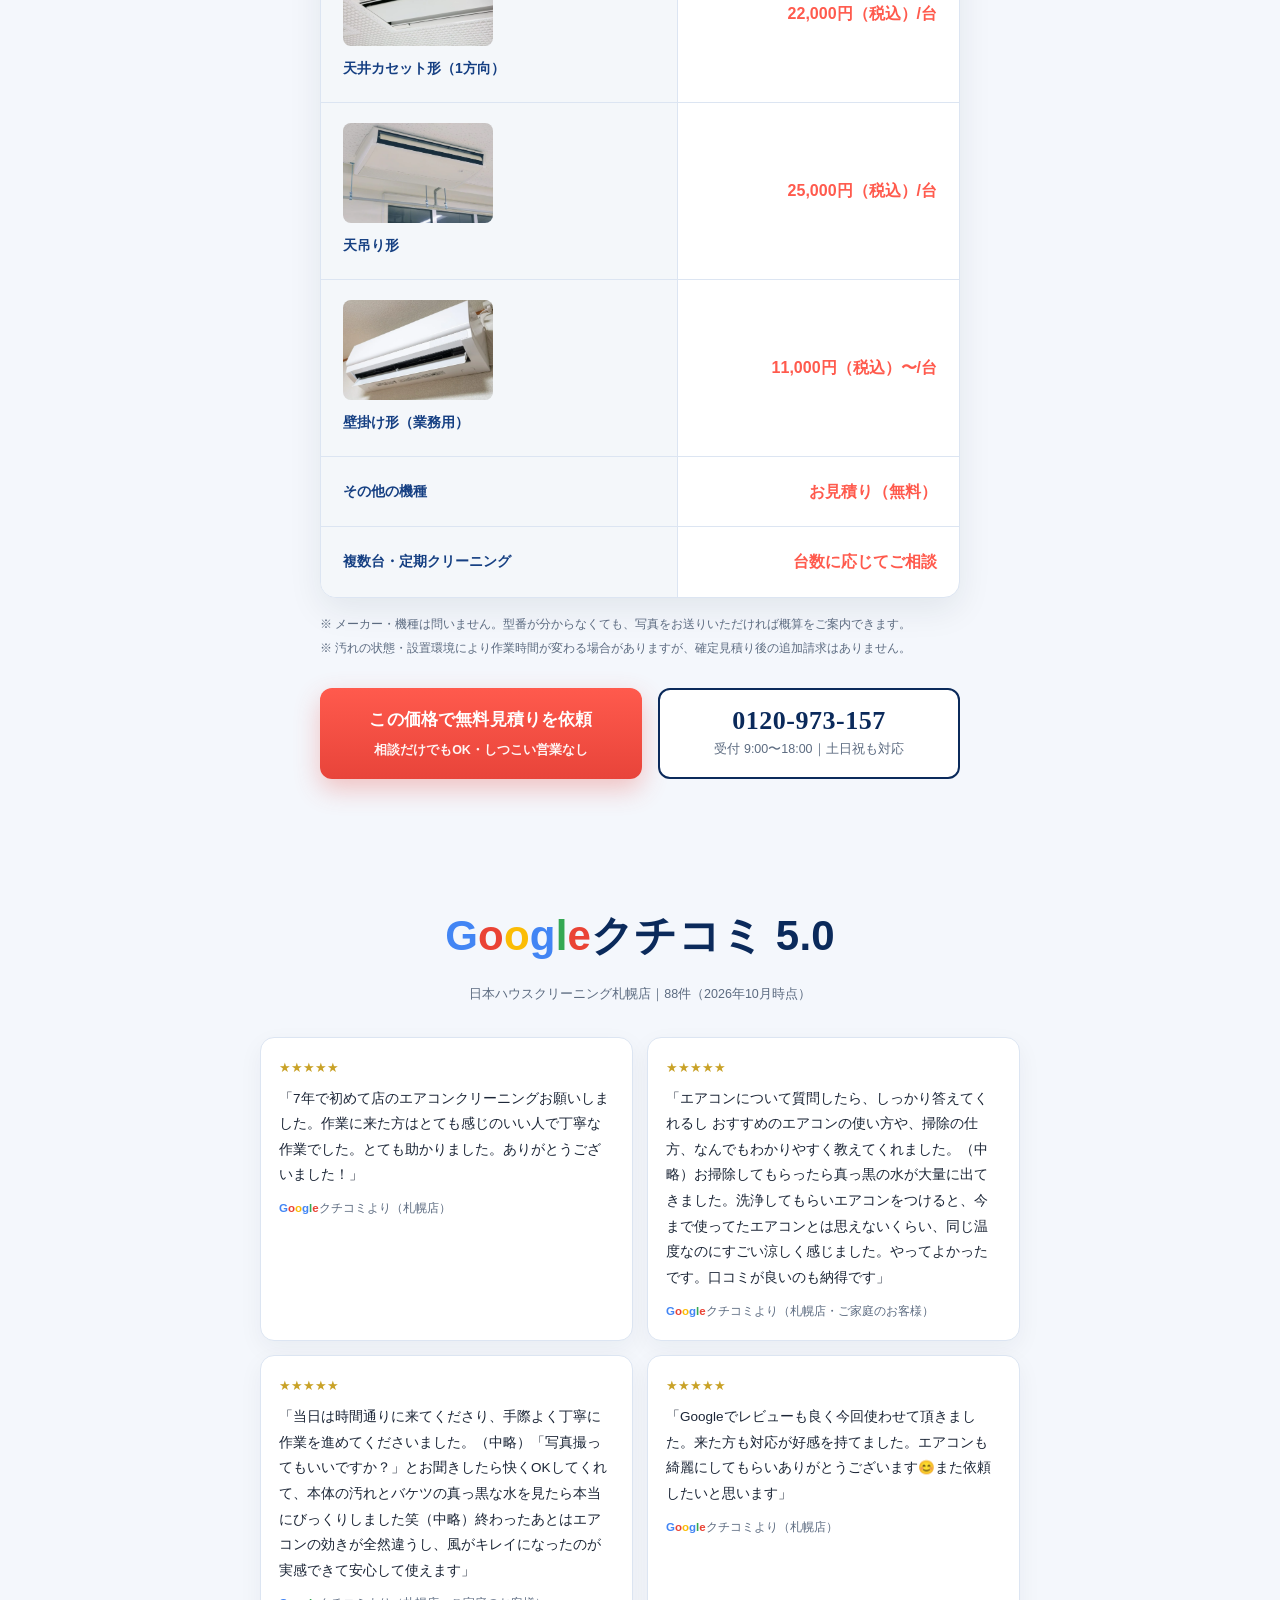
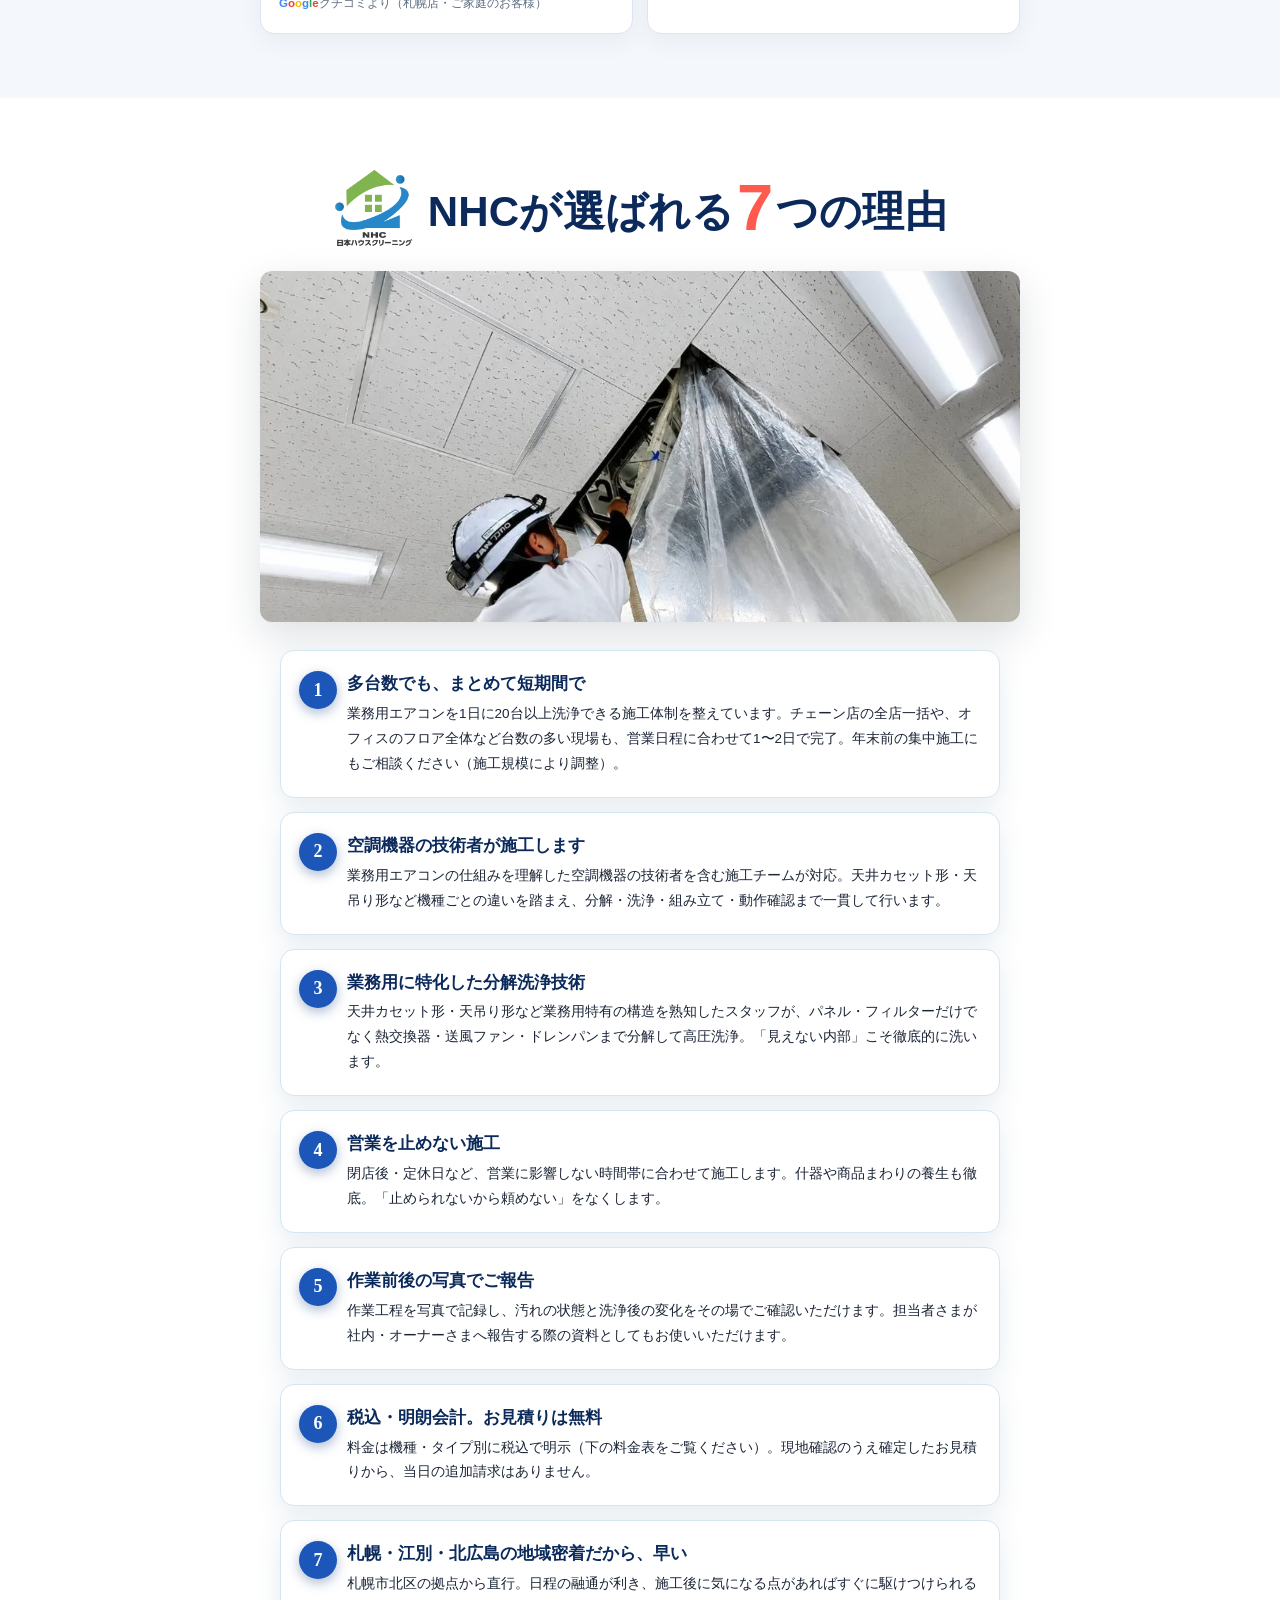
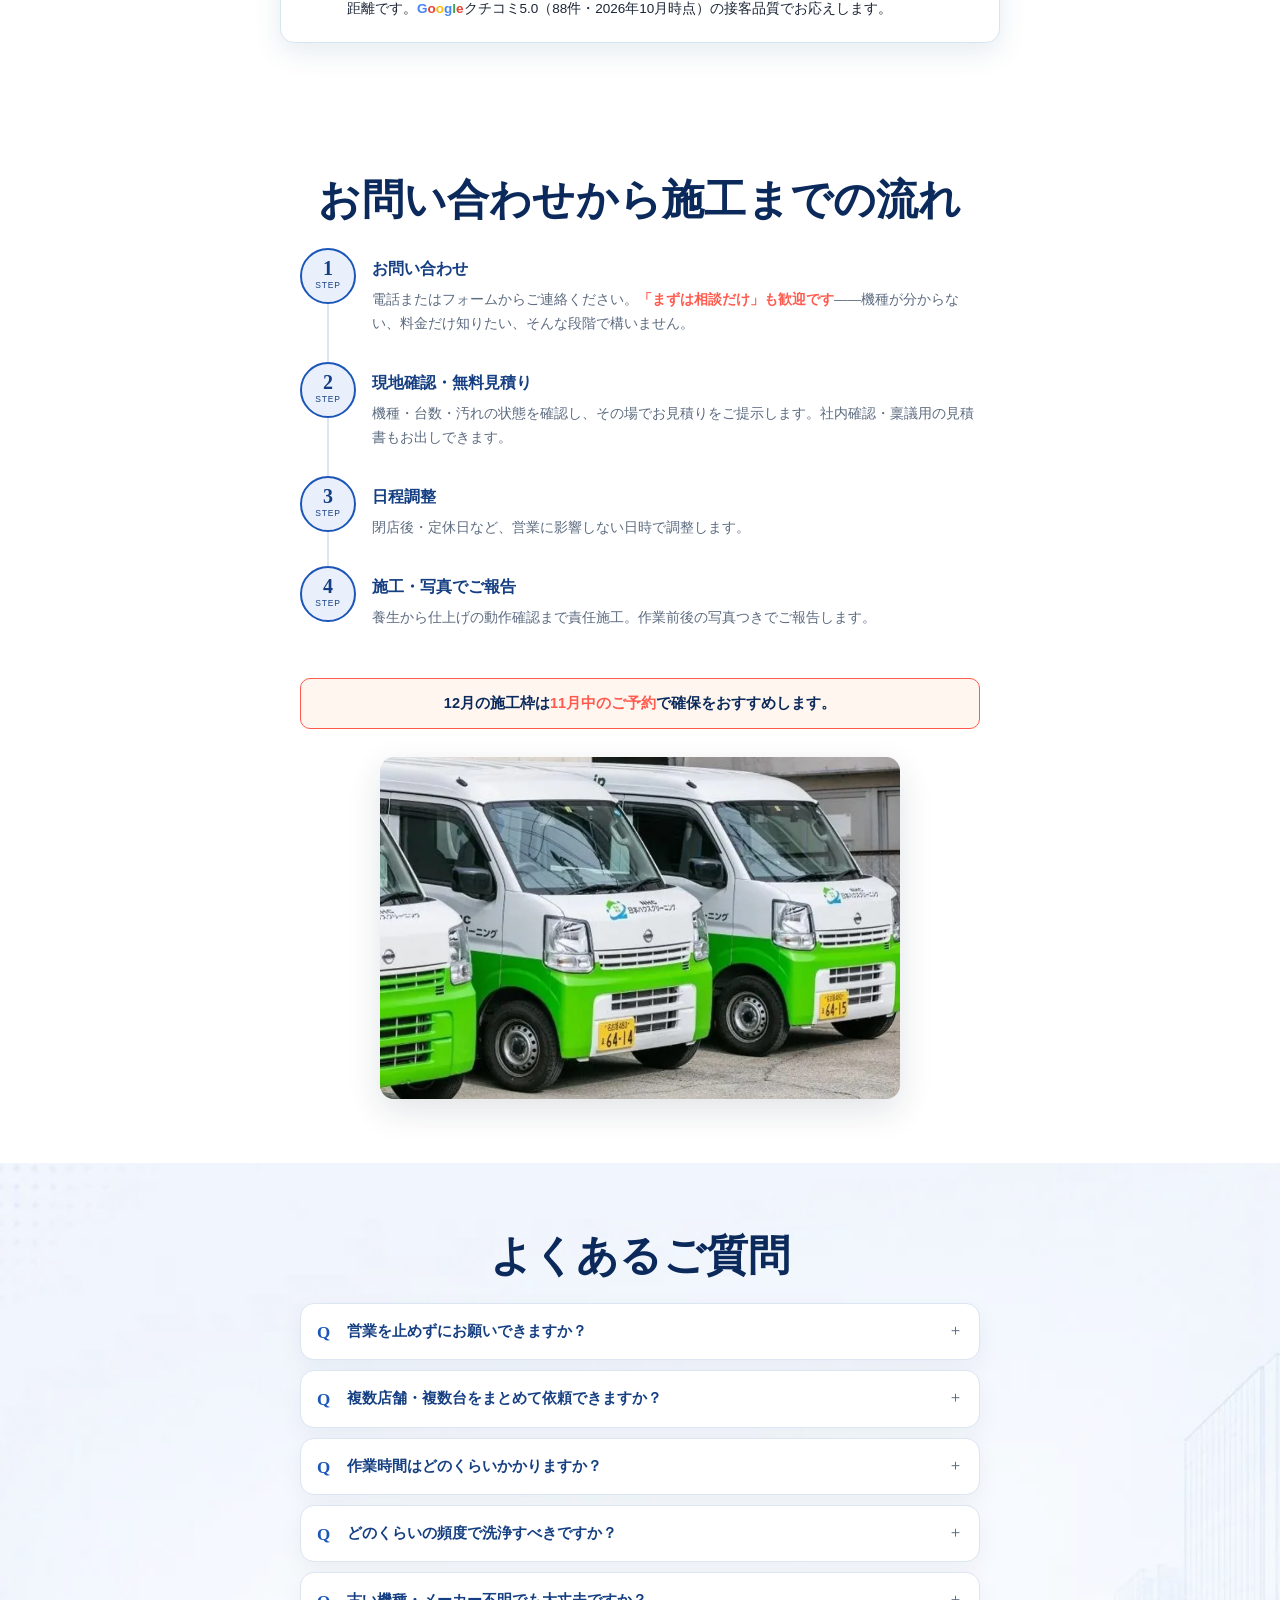
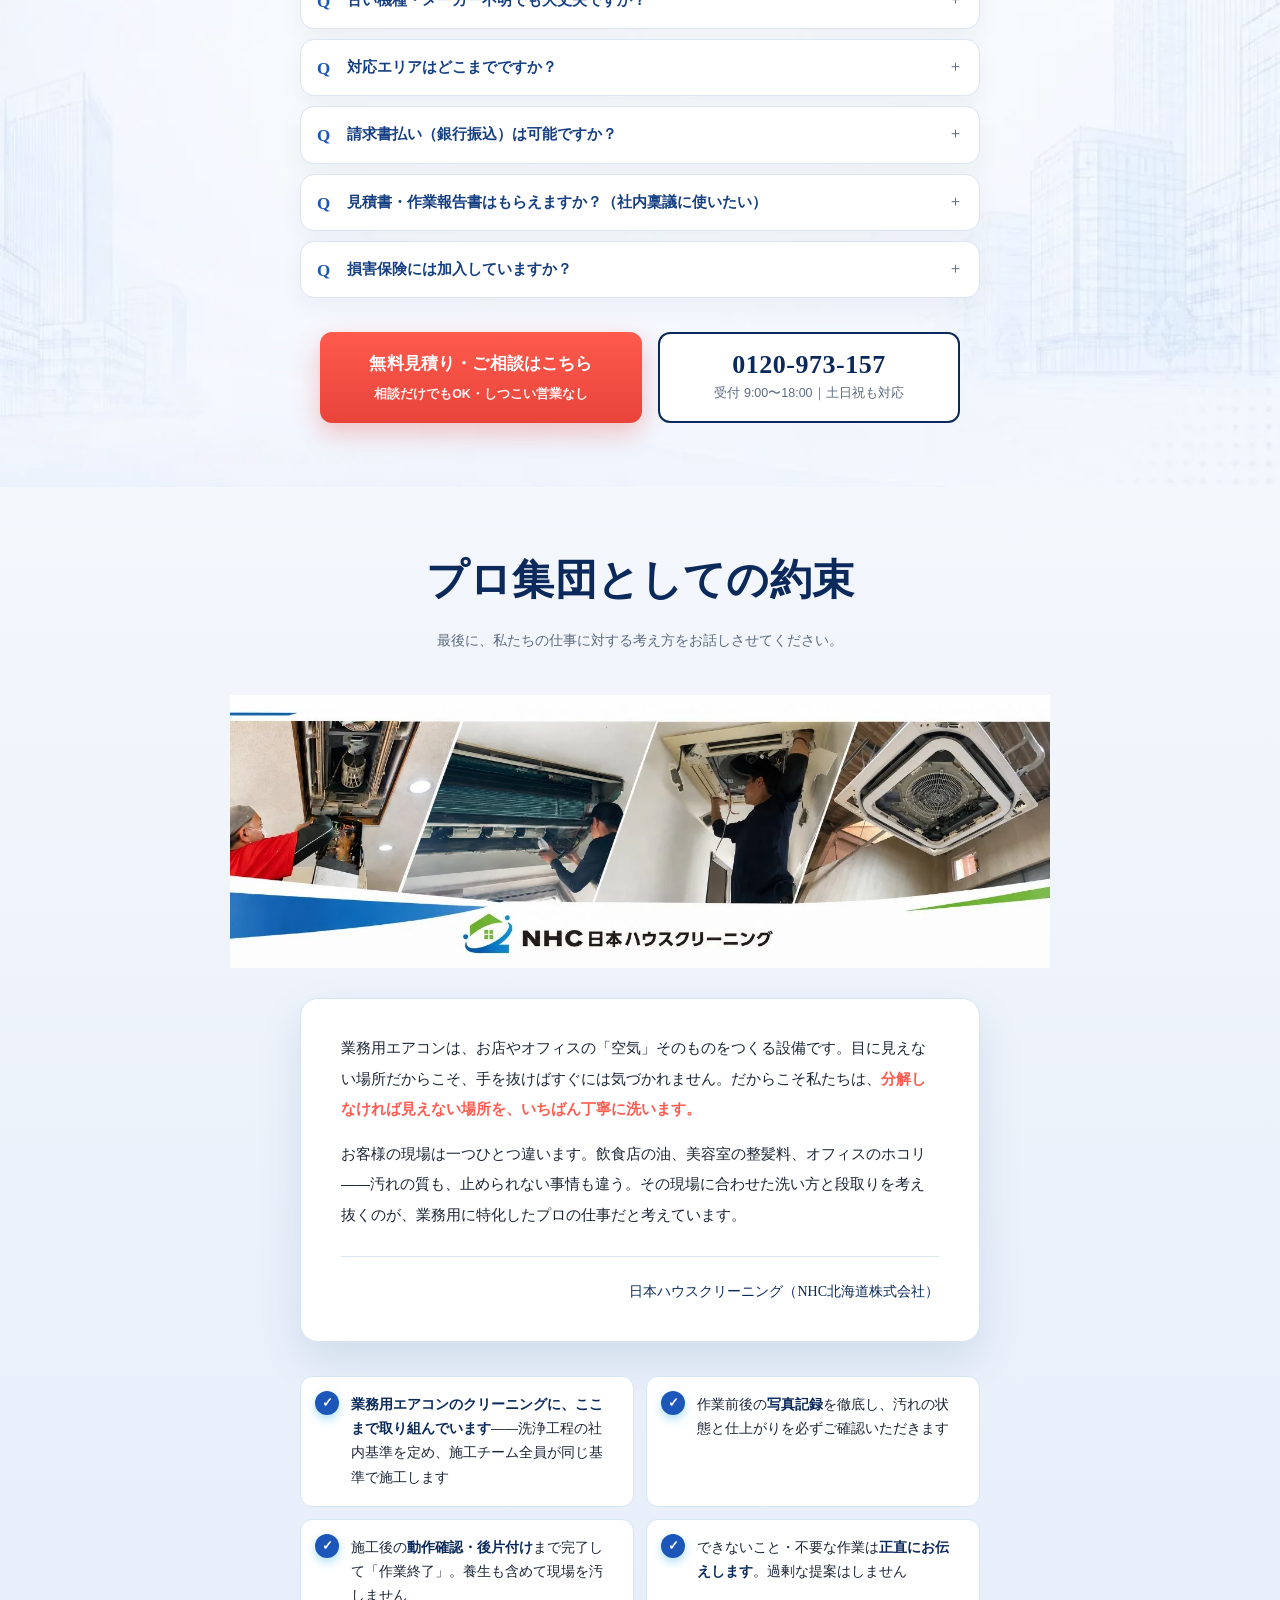
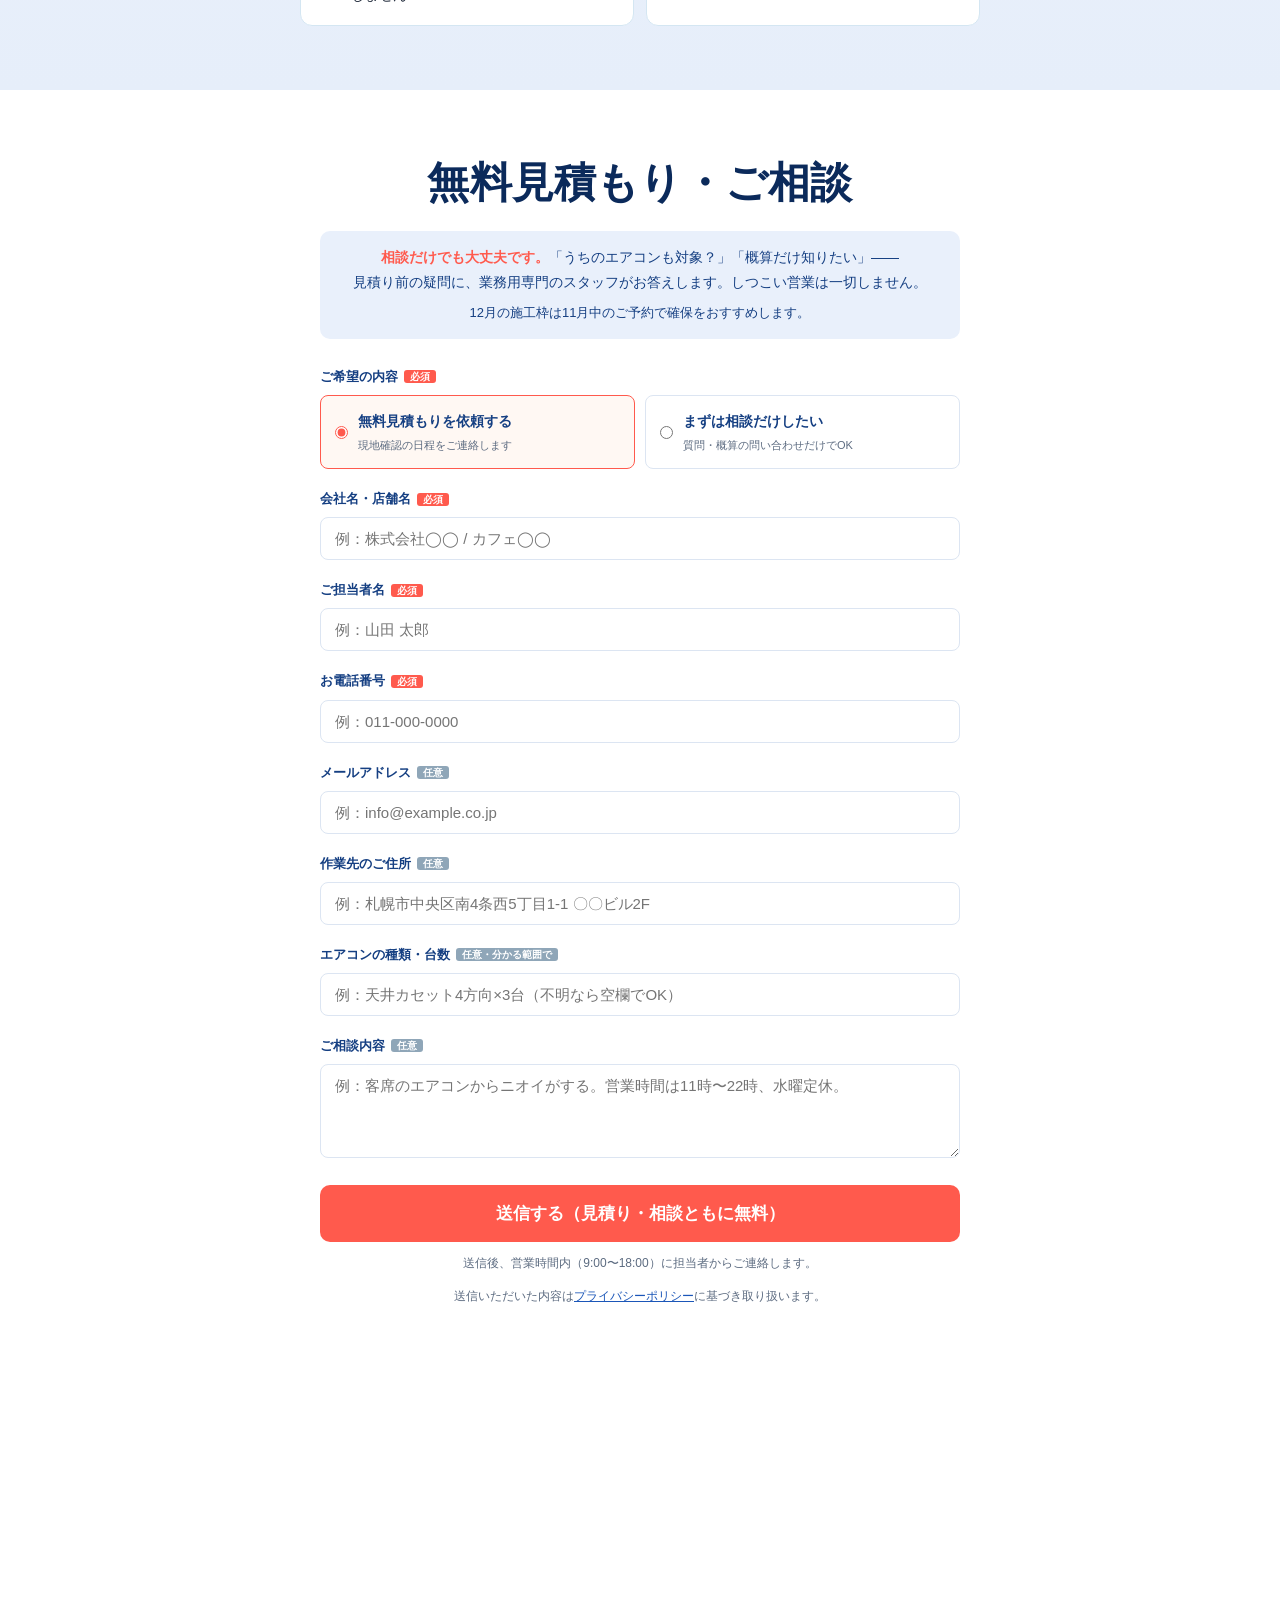
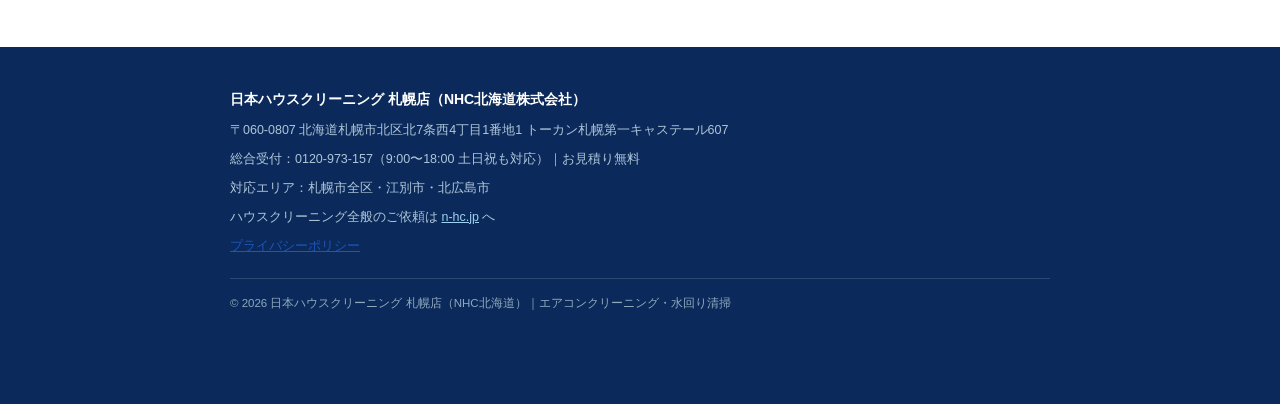
==== commit ded44143: "札幌LP: 価格訴求を1方向22,000円〜に" ====
--- a/sapporo-business-aircon/index.html
+++ b/sapporo-business-aircon/index.html
@@ -2,11 +2,11 @@
 <html><head><meta charset="utf-8">
 <meta name="robots" content="noindex,nofollow">
 <meta name="viewport" content="width=device-width, initial-scale=1">
-<meta name="description" content="札幌・江別・北広島の業務用エアコンクリーニング。天井カセット形4方向28,600円（税込）/台・1方向22,000円、熱交換器・ファン・ドレンパンまで分解洗浄。閉店後・定休日の施工で営業を止めません。Googleクチコミ★5.0。見積り無料、飲食店・オフィス・美容室・クリニック対応｜日本ハウスクリーニング 札幌店（NHC北海道）">
+<meta name="description" content="札幌・江別・北広島の業務用エアコンクリーニング。天井カセット形 1方向22,000円（税込）/台〜・4方向28,600円、熱交換器・ファン・ドレンパンまで分解洗浄。閉店後・定休日の施工で営業を止めません。Googleクチコミ★5.0。見積り無料、飲食店・オフィス・美容室・クリニック対応｜日本ハウスクリーニング 札幌店（NHC北海道）">
 <link rel="canonical" href="https://sapporo.n-hc.jp/business-aircon/">
 <meta property="og:type" content="website">
 <meta property="og:title" content="業務用エアコンクリーニング｜札幌・江別・北広島｜日本ハウスクリーニング 札幌店">
-<meta property="og:description" content="天井カセット形4方向28,600円（税込）/台・1方向22,000円。営業を止めない閉店後・定休日施工、写真つき報告、見積り無料。Googleクチコミ★5.0の品質でお応えします。">
+<meta property="og:description" content="天井カセット形 1方向22,000円（税込）/台〜・4方向28,600円。営業を止めない閉店後・定休日施工、写真つき報告、見積り無料。Googleクチコミ★5.0の品質でお応えします。">
 <meta property="og:url" content="https://sapporo.n-hc.jp/business-aircon/">
 <meta property="og:image" content="https://sapporo.n-hc.jp/business-aircon/assets/hero-og.jpg">
 <meta name="twitter:card" content="summary_large_image">
@@ -823,8 +823,8 @@
 
 <div style="background:#fff;padding:26px 20px 4px;">
   <div style="max-width:900px;margin:0 auto;background:#fff;border:2.5px solid var(--cool);border-radius:16px;padding:26px 30px;text-align:center;box-shadow:0 12px 34px rgba(14,34,53,.08);">
-    <div style="font-family:var(--serif);font-size:clamp(17px,2.6vw,24px);font-weight:700;color:var(--headline);line-height:1.6;">天井カセット形 4方向 分解洗浄<br class="fv-br"> <span style="color:var(--cta);font-family:var(--sans);font-weight:800;font-size:1.22em;letter-spacing:.01em;">28,600円</span><span style="font-size:.86em;">（税込）/台</span></div>
-    <div style="margin-top:6px;font-size:clamp(12.5px,1.8vw,15px);font-weight:700;color:var(--sub);">1方向 22,000円／2方向・天吊り形 25,000円（税込・1台）</div>
+    <div style="font-family:var(--serif);font-size:clamp(17px,2.6vw,24px);font-weight:700;color:var(--headline);line-height:1.6;">天井カセット形 分解洗浄<br class="fv-br"> <span style="color:var(--cta);font-family:var(--sans);font-weight:800;font-size:1.22em;letter-spacing:.01em;">22,000円</span><span style="font-size:.86em;">（税込）〜/台</span></div>
+    <div style="margin-top:6px;font-size:clamp(12.5px,1.8vw,15px);font-weight:700;color:var(--sub);">1方向 22,000円／2方向・天吊り形 25,000円／4方向 28,600円（税込・1台）</div>
     <div style="margin-top:14px;display:inline-flex;align-items:center;justify-content:center;color:var(--cool);background:rgba(27,86,184,.07);border:1px solid rgba(27,86,184,.3);border-radius:8px;padding:8px 14px;font-size:clamp(11.5px,3.4vw,15.5px);font-weight:700;letter-spacing:.02em;line-height:1.5;white-space:nowrap;">閉店後・定休日の施工OK｜営業を止めません</div>
     <a href="tel:0120973157" style="margin:16px auto 0;display:flex;flex-direction:column;align-items:center;justify-content:center;gap:2px;background:linear-gradient(180deg,var(--cta) 0%,var(--cta-deep) 100%);color:#fff;border-radius:12px;padding:13px 20px;text-decoration:none;box-shadow:0 10px 26px rgba(232,68,58,.3);max-width:420px;">
       <span style="font-family:var(--serif);font-size:clamp(20px,5.6vw,30px);font-weight:800;letter-spacing:.01em;line-height:1.2;white-space:nowrap;">&#9742; 0120-973-157</span>
@@ -1001,8 +1001,8 @@
     <h2>料金一覧</h2>
     <p class="lead">すべて税込。現地確認のうえ確定お見積りをお出しします（見積り無料）。</p>
     <div class="price-hero reveal">
-      <div class="type">業務用エアコン（天井カセット形・4方向）分解洗浄</div>
-      <div class="price">28,600<span class="u">円（税込）/台</span></div>
+      <div class="type">業務用エアコン（天井カセット形・1方向）分解洗浄</div>
+      <div class="price">22,000<span class="u">円（税込）/台〜</span></div>
       <div class="cap">熱交換器・送風ファン・ドレンパンまで分解して高圧洗浄</div>
       <img loading="lazy" decoding="async" src="assets/img28.webp" alt="天井カセット形（4方向）の業務用エアコン" style="display:block;width:100%;margin:22px auto 0;border-radius:10px;">
     </div>
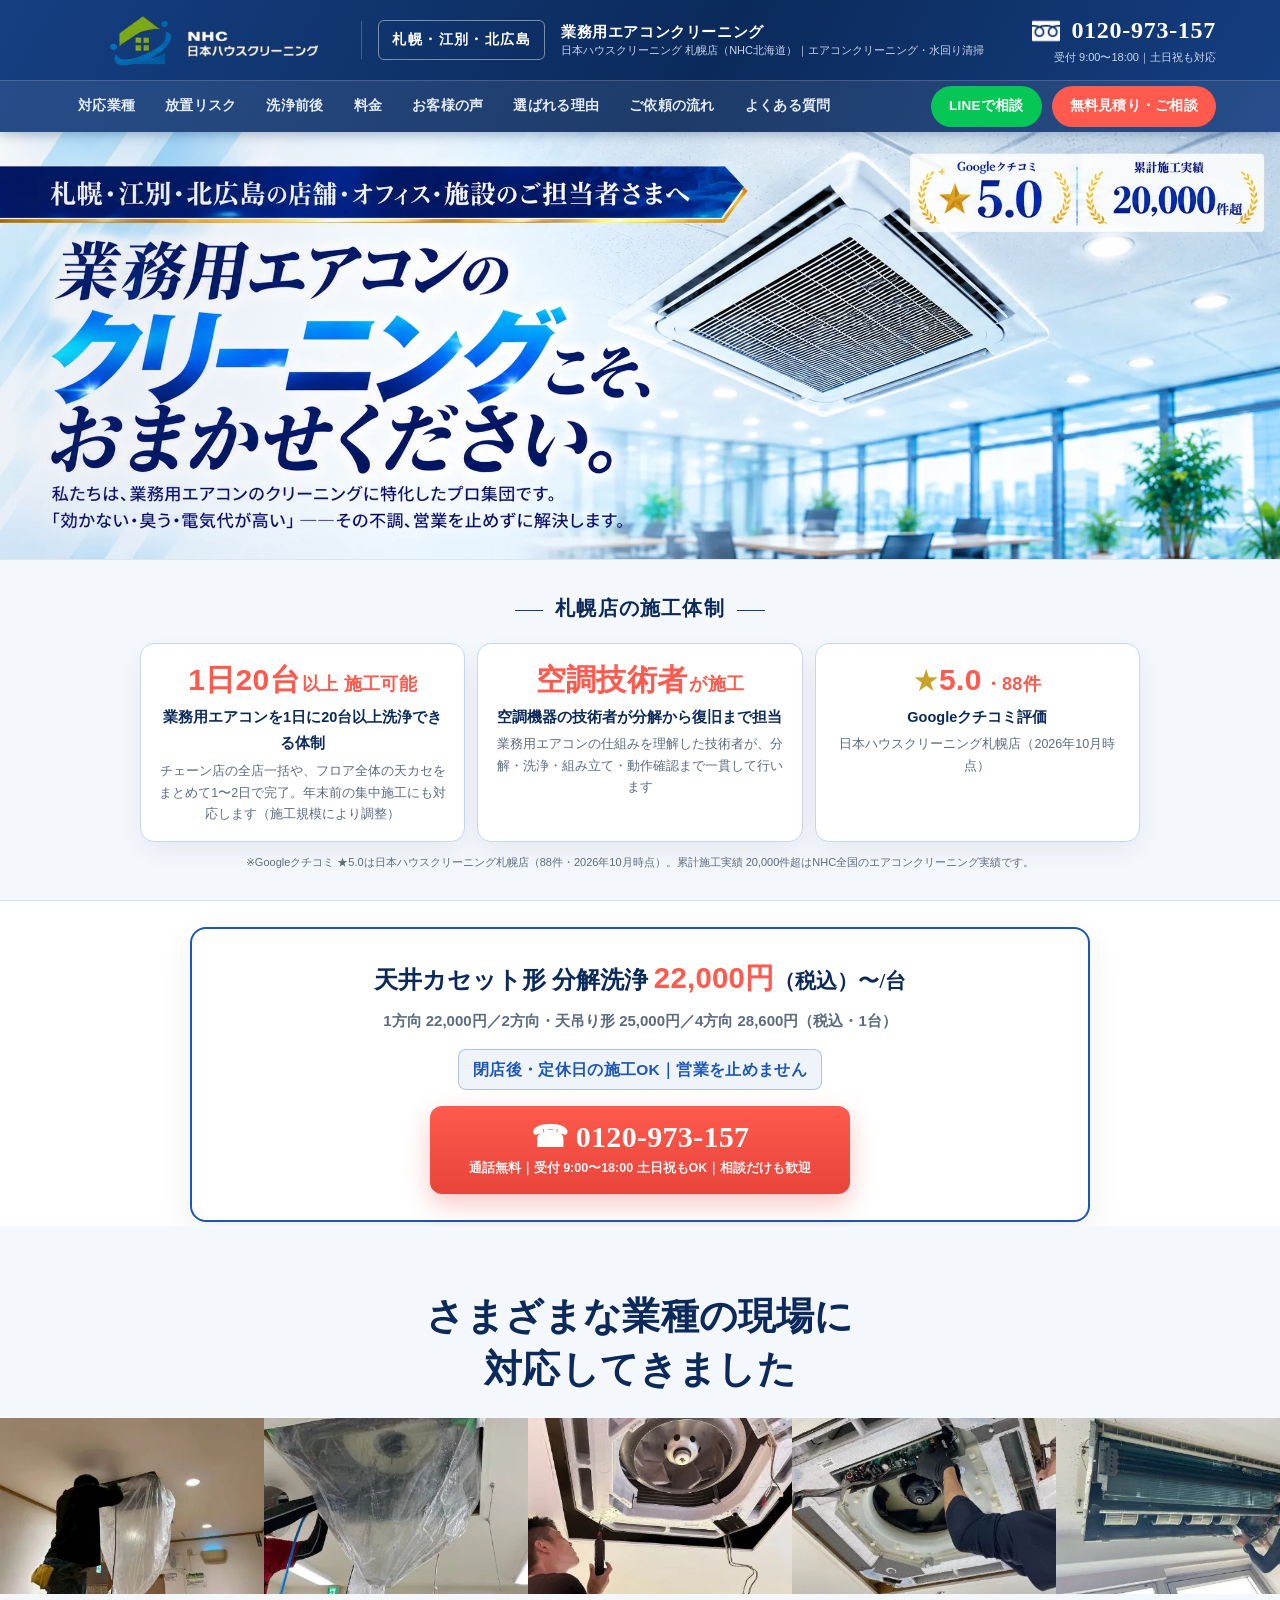
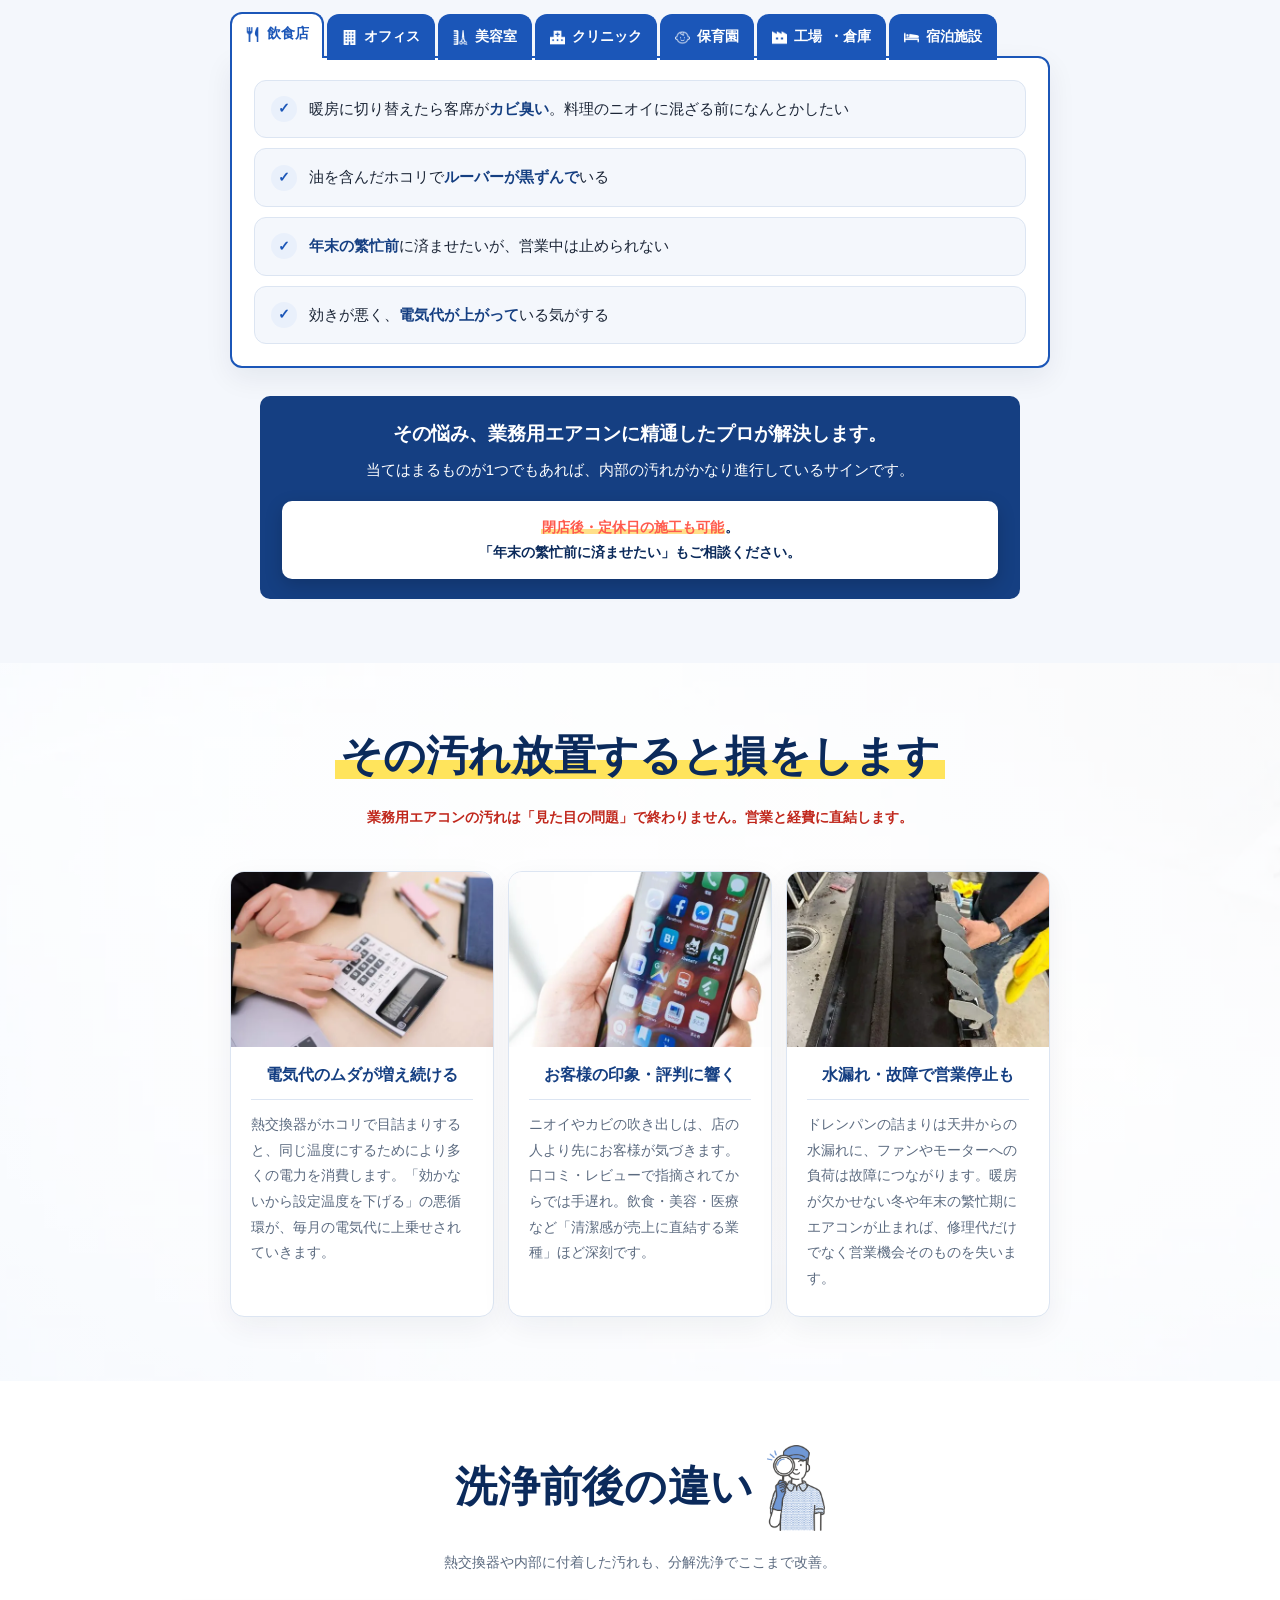
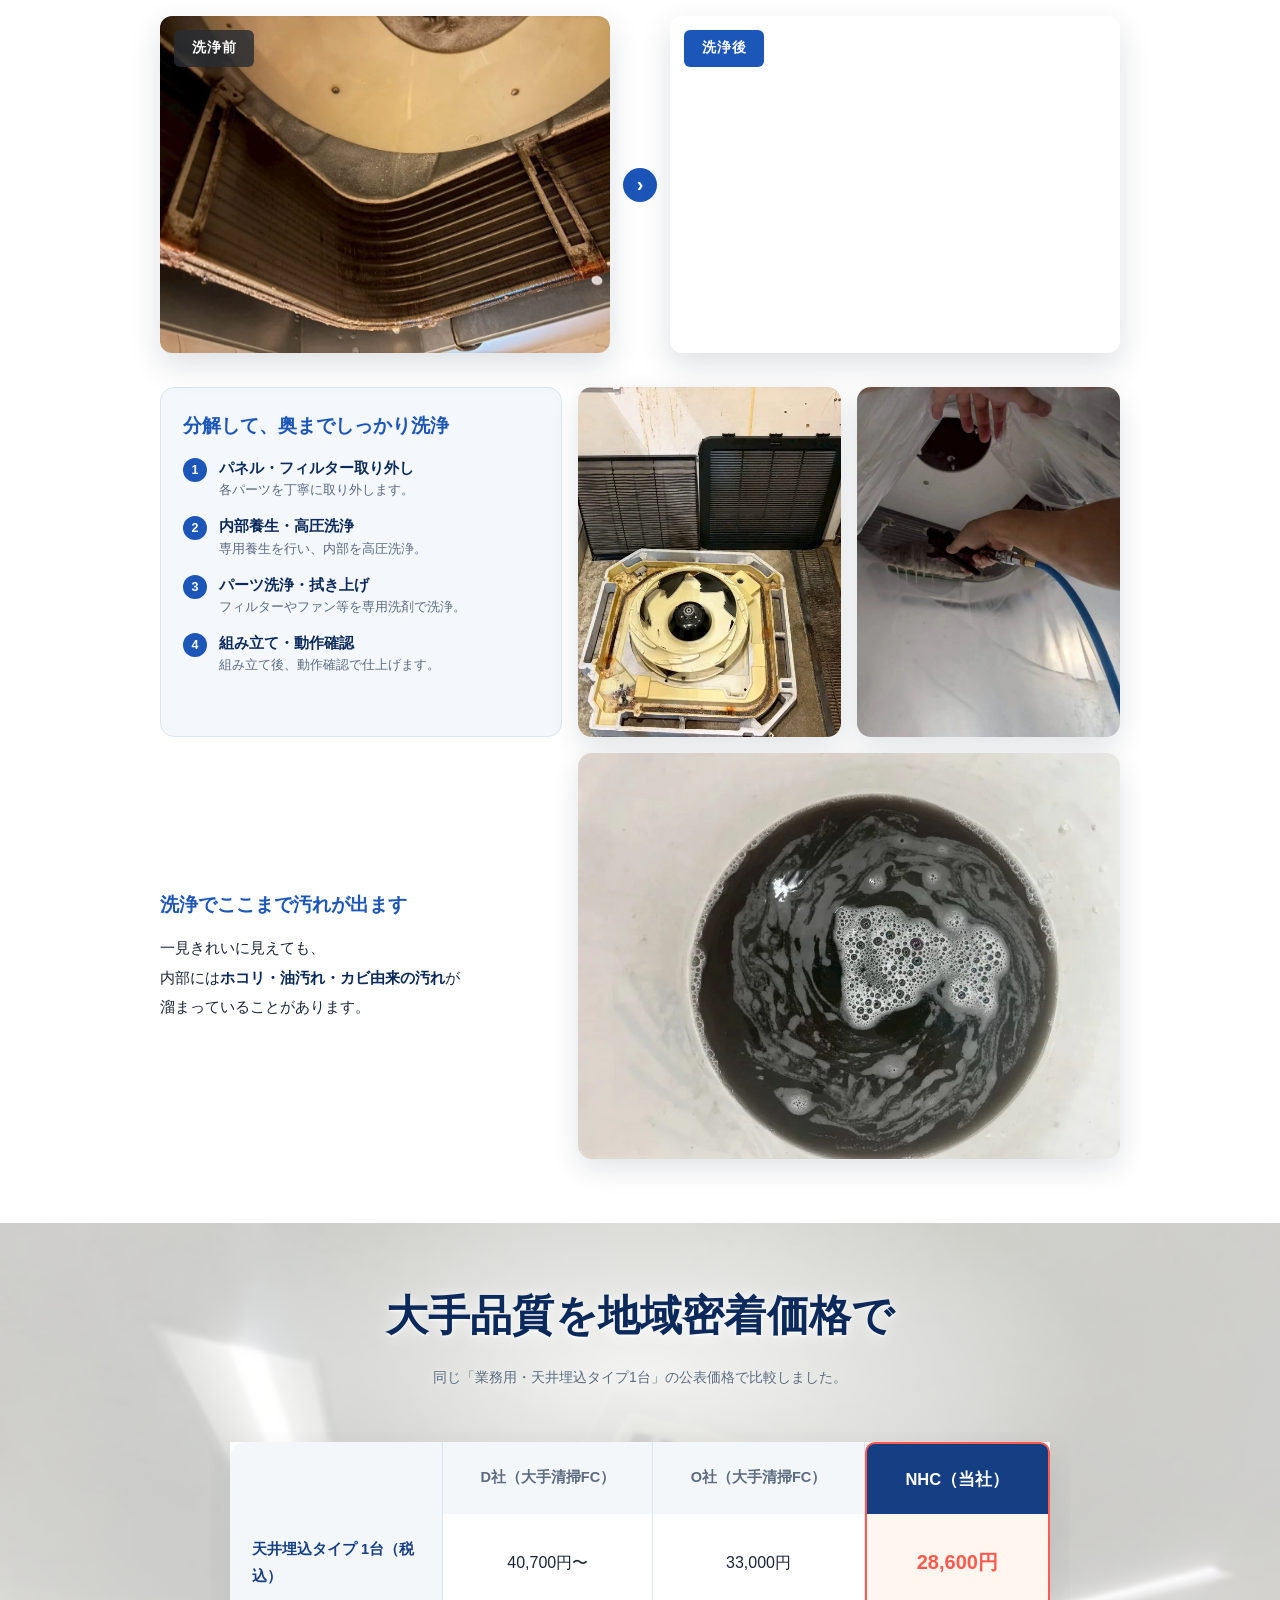
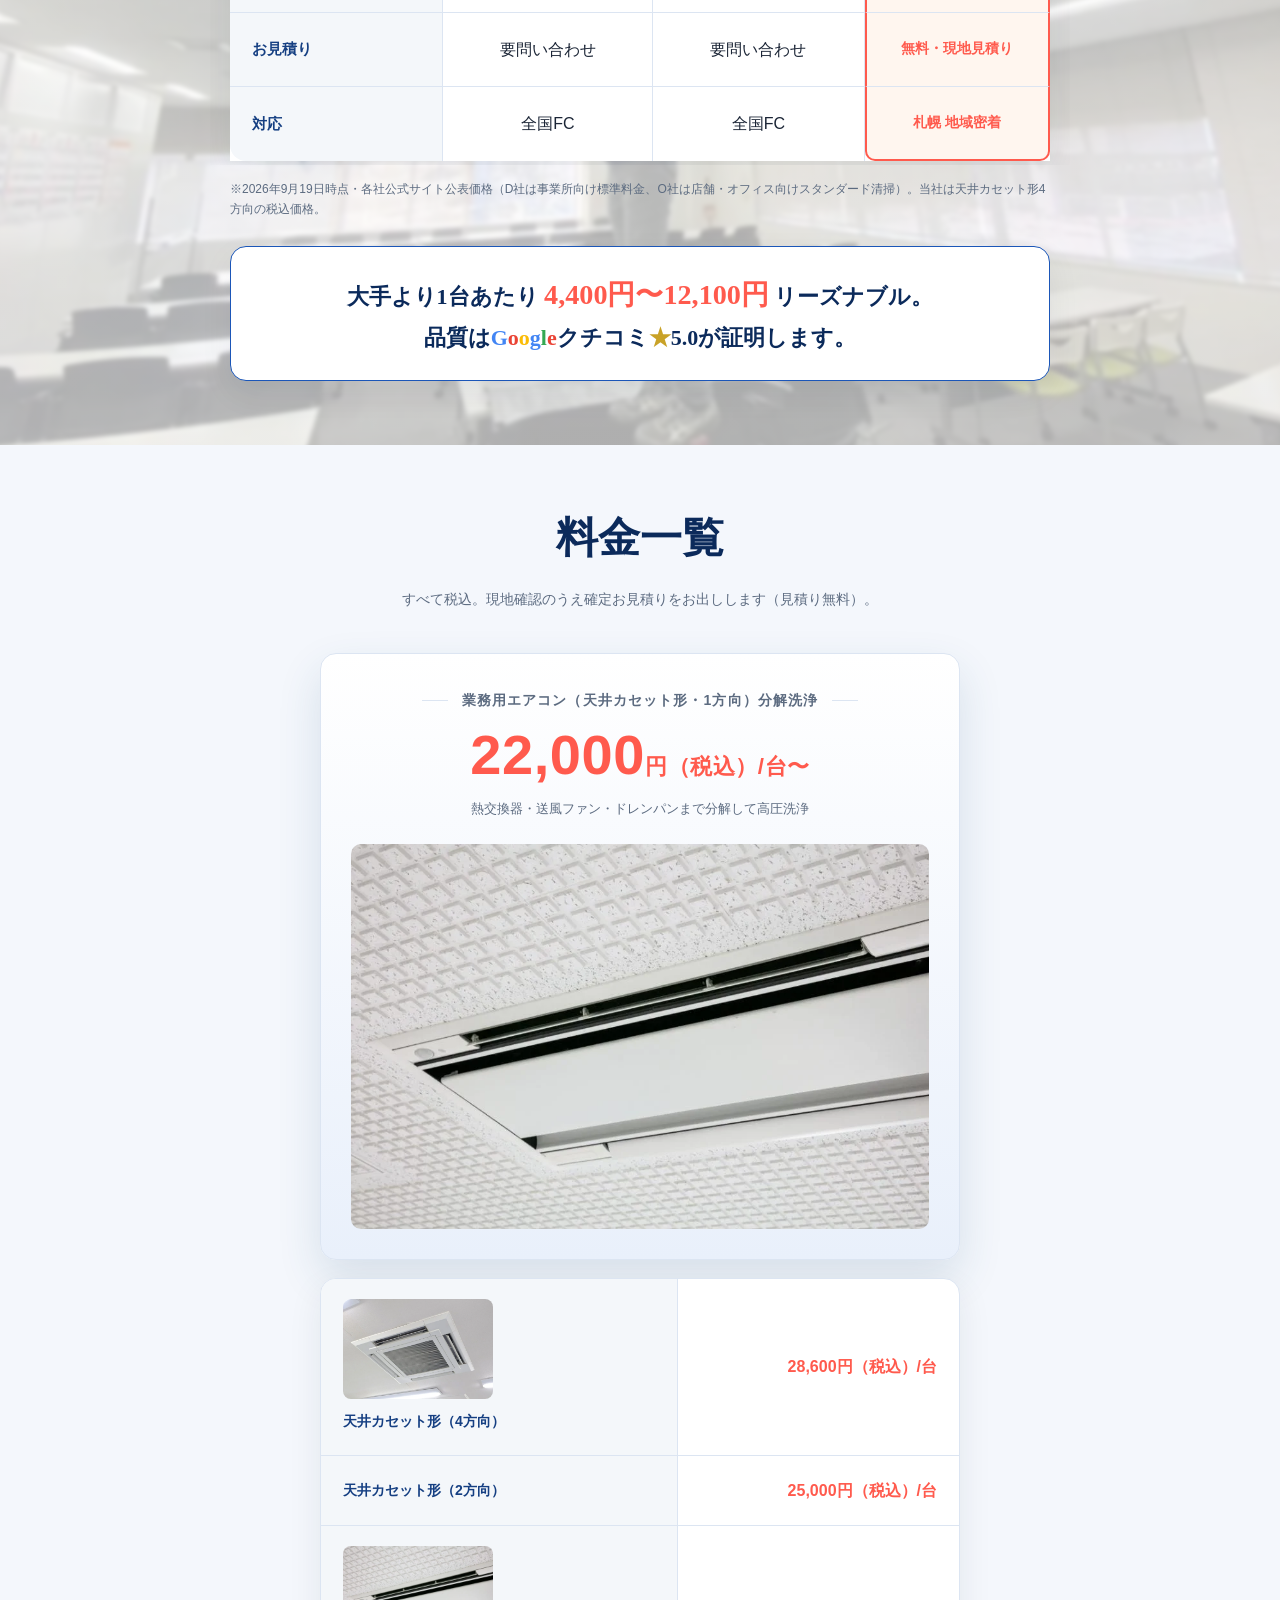
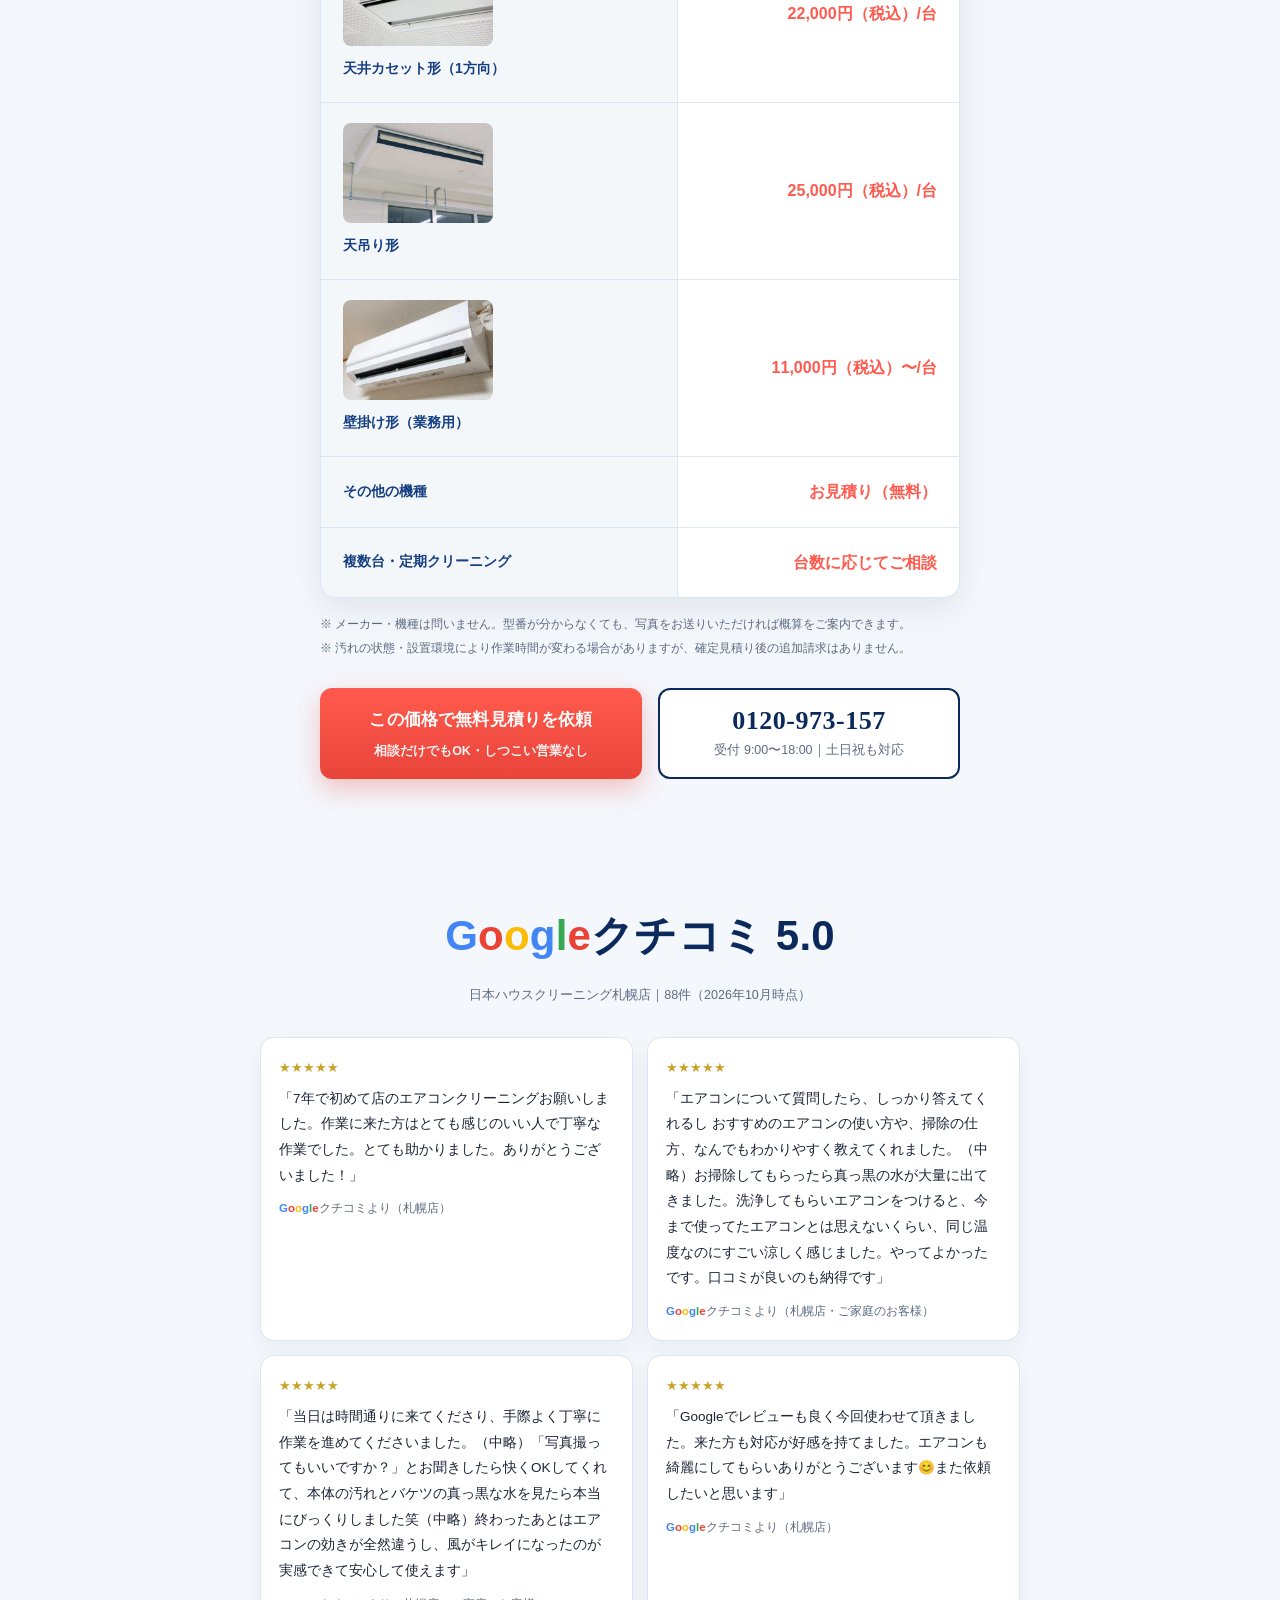
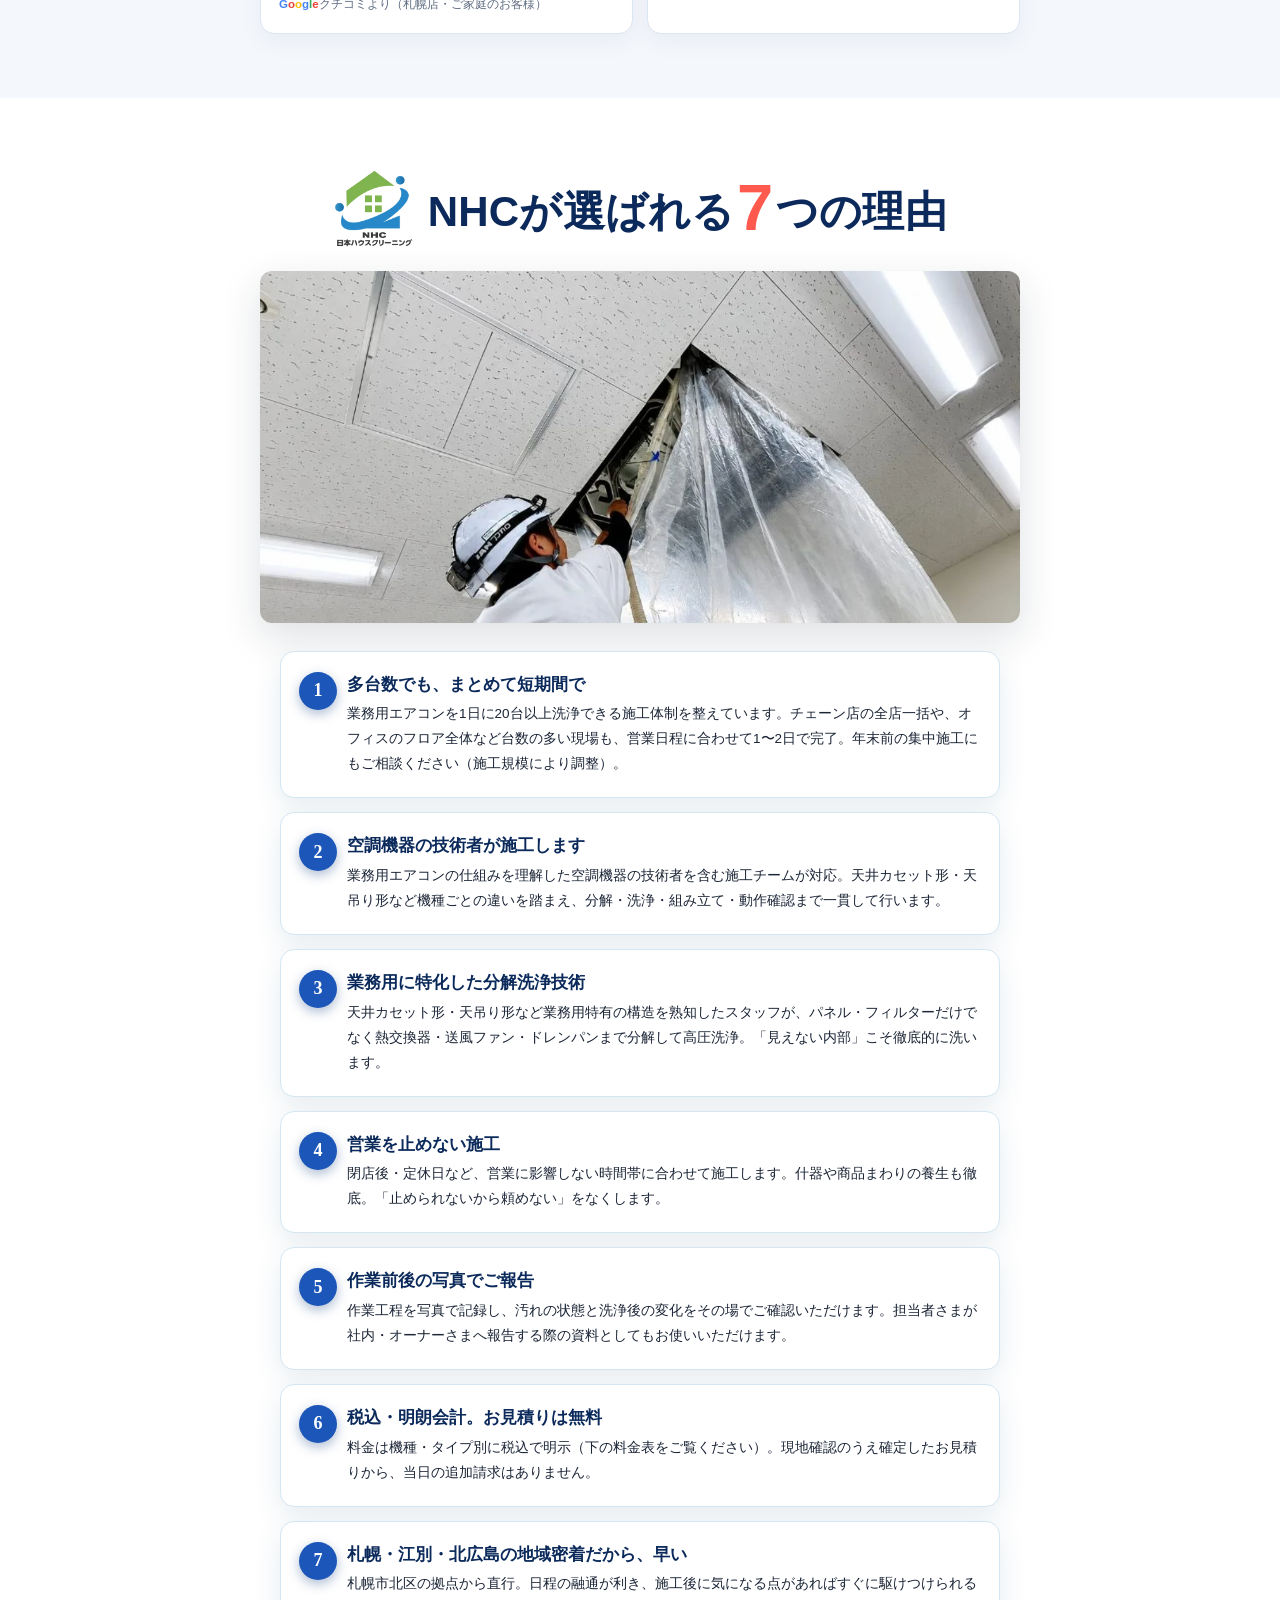
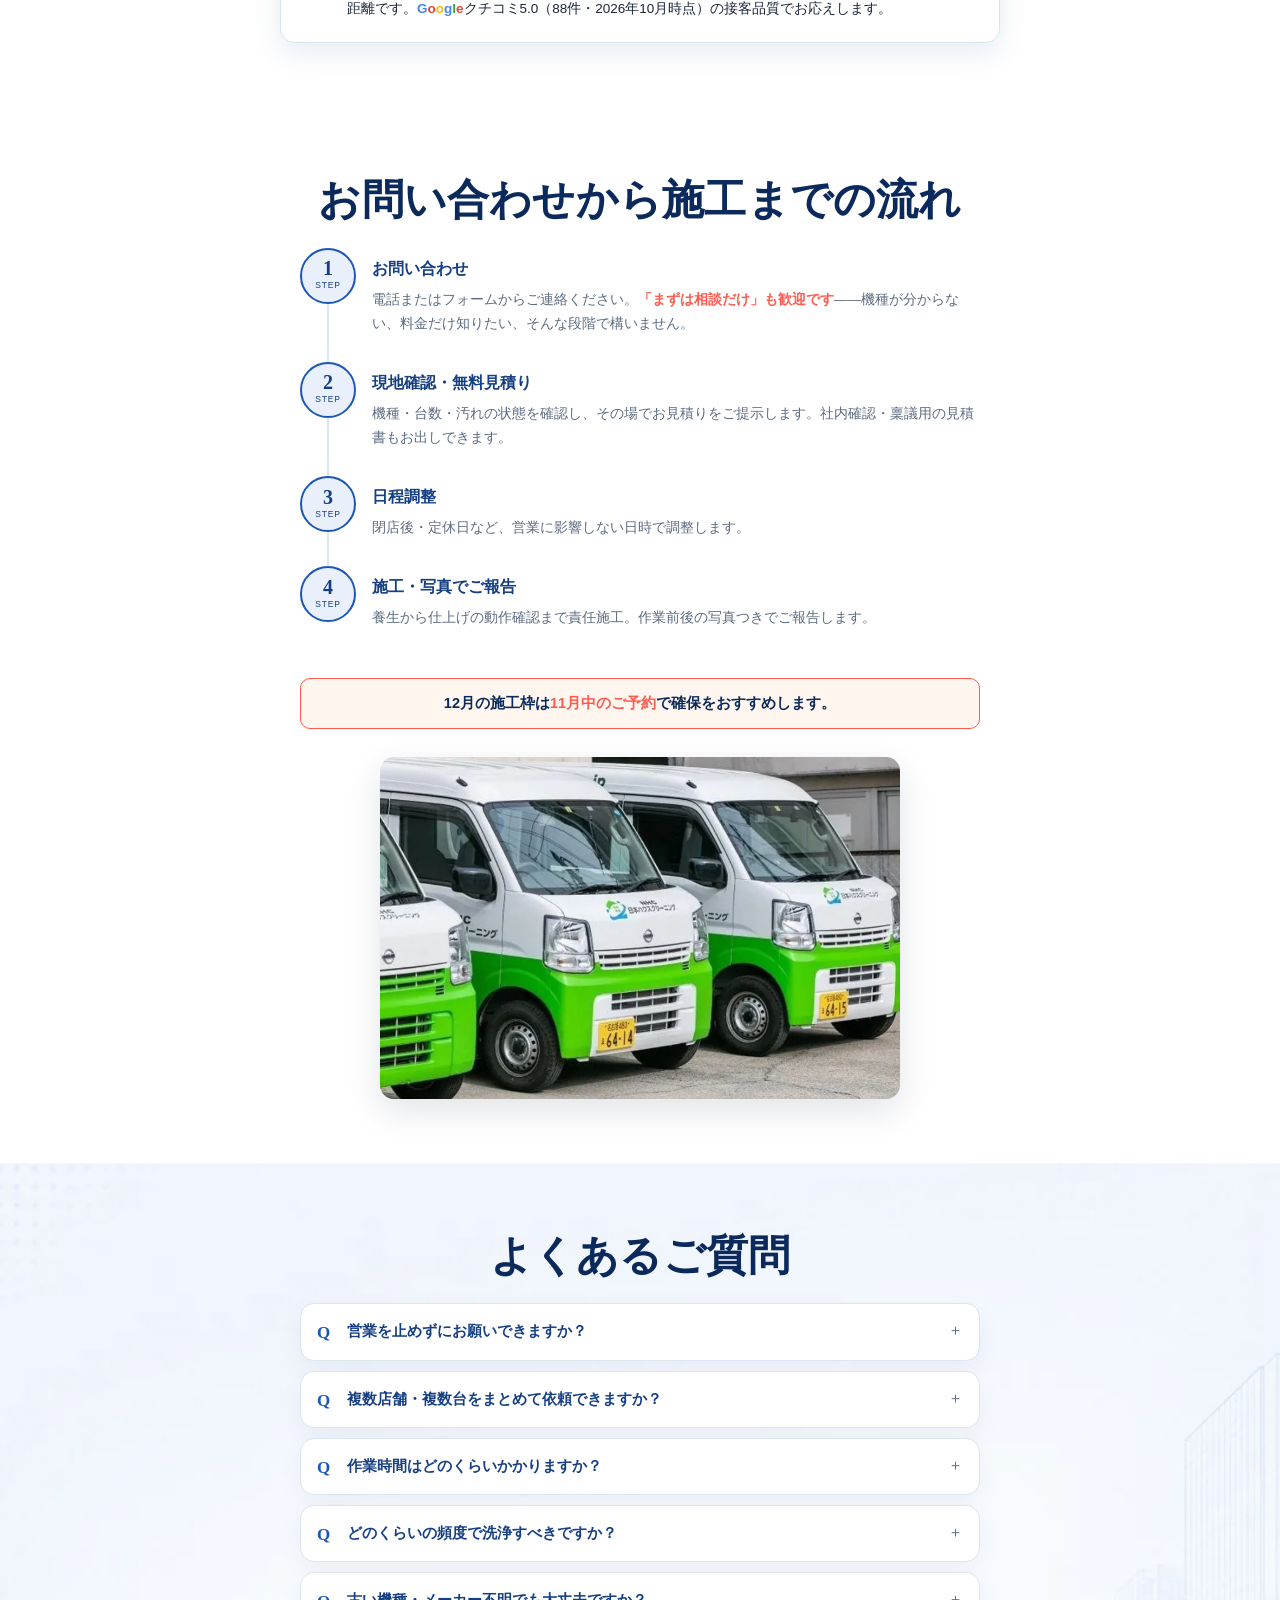
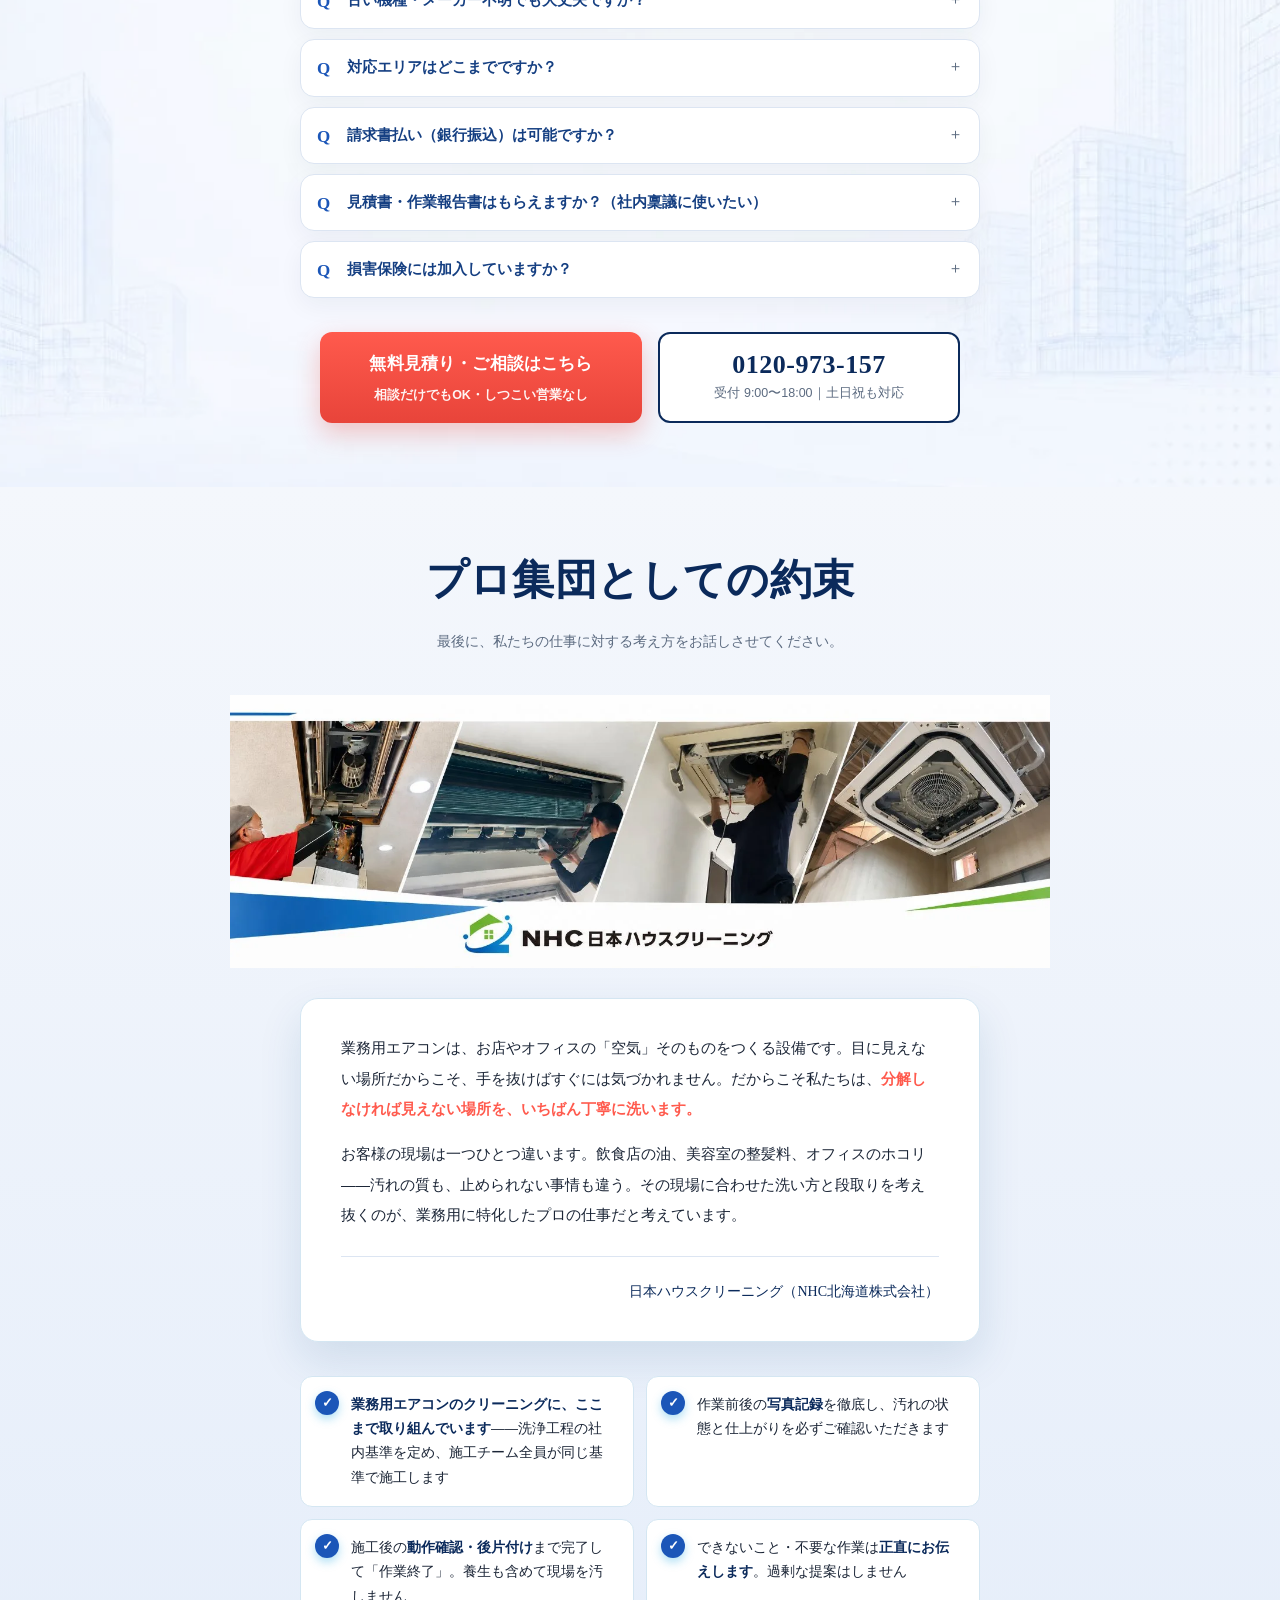
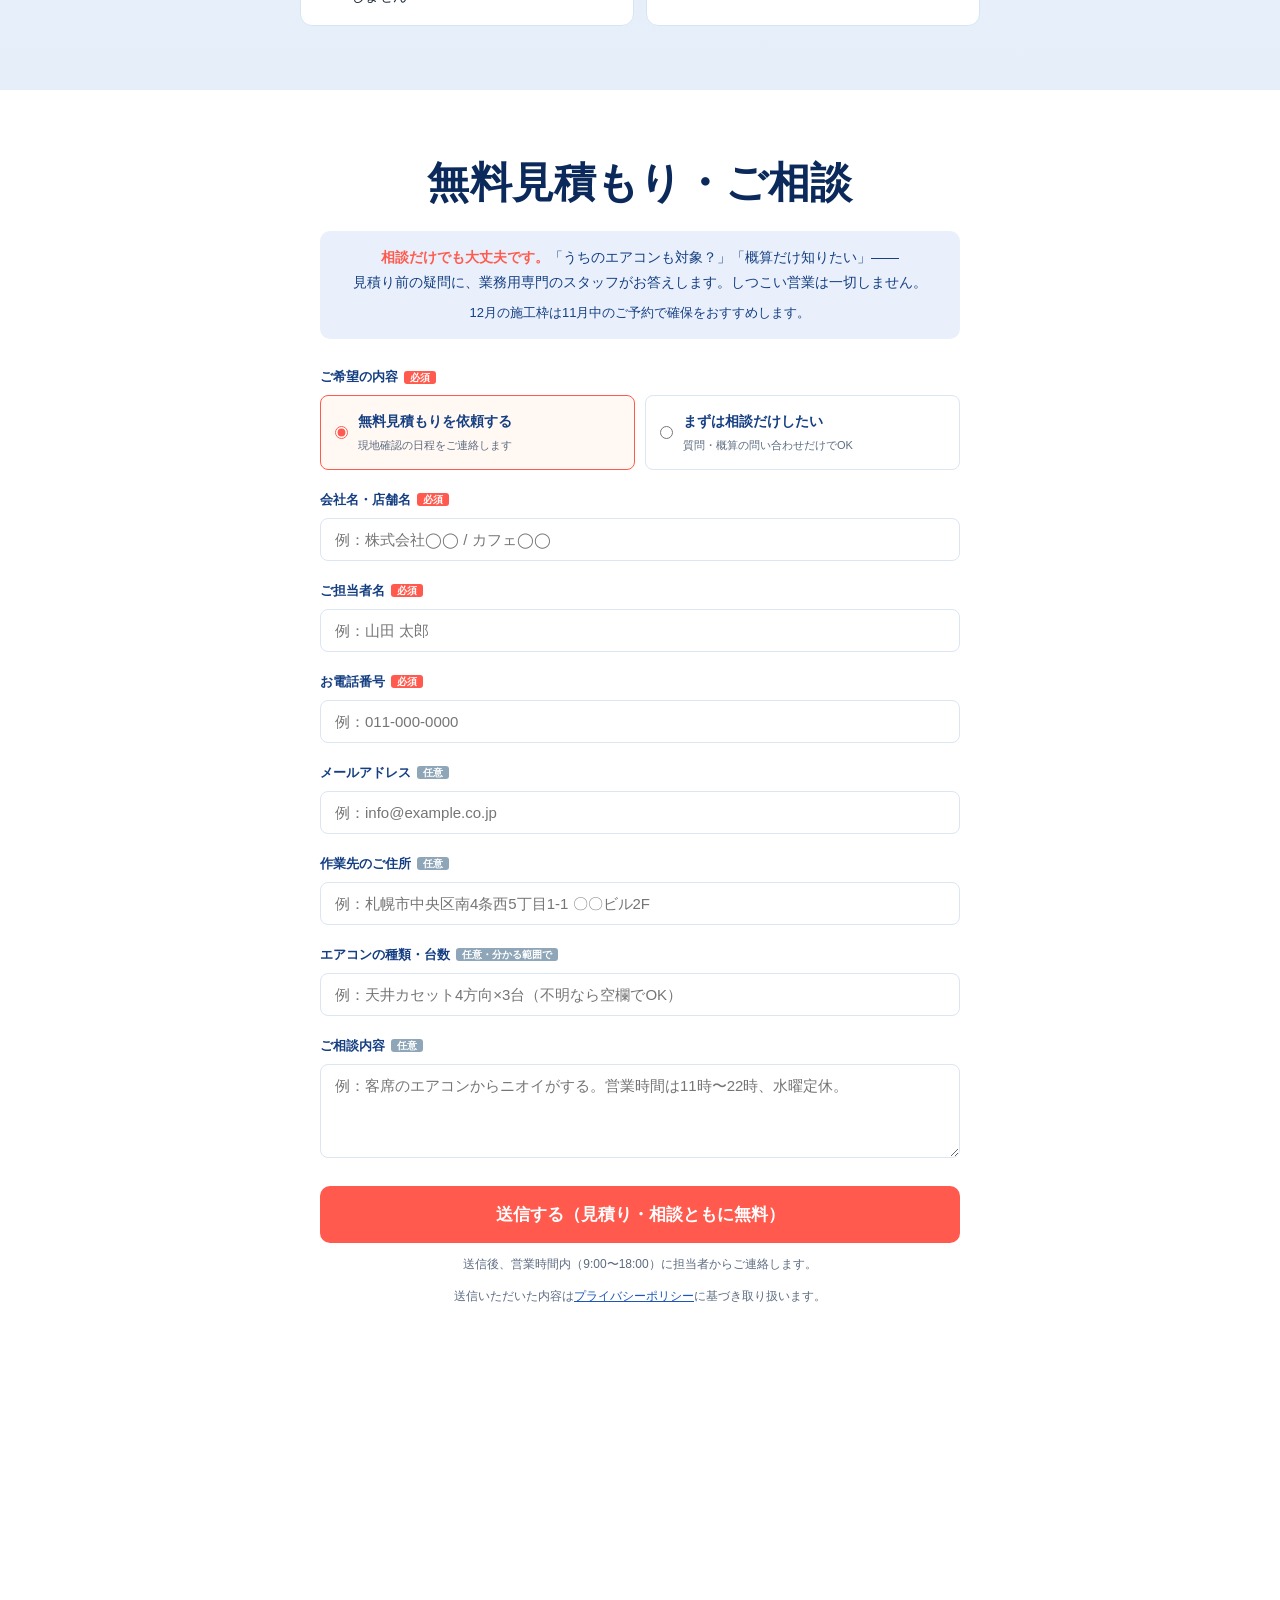
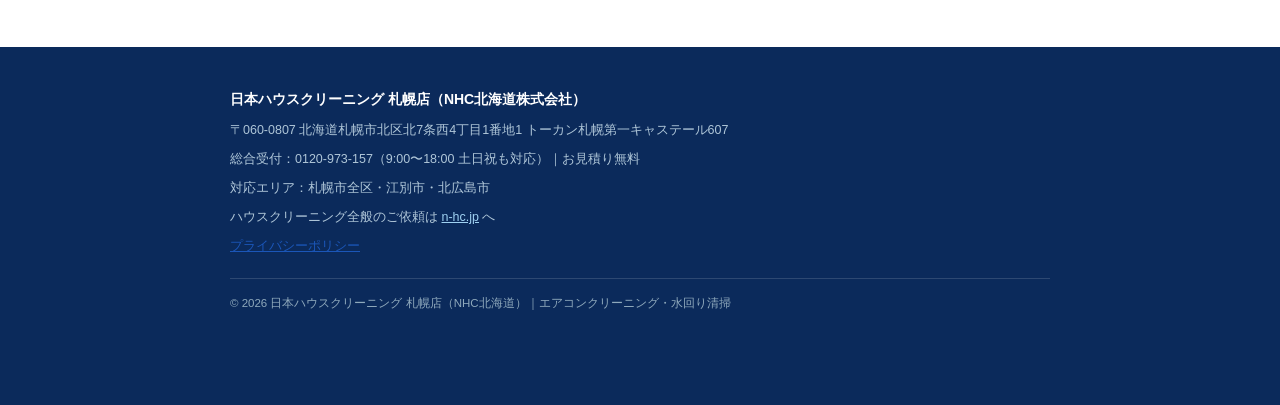
==== commit 4caa290a: "札幌LP: 料金ヒーロー写真を1方向に" ====
--- a/sapporo-business-aircon/index.html
+++ b/sapporo-business-aircon/index.html
@@ -1004,7 +1004,7 @@
       <div class="type">業務用エアコン（天井カセット形・1方向）分解洗浄</div>
       <div class="price">22,000<span class="u">円（税込）/台〜</span></div>
       <div class="cap">熱交換器・送風ファン・ドレンパンまで分解して高圧洗浄</div>
-      <img loading="lazy" decoding="async" src="assets/img28.webp" alt="天井カセット形（4方向）の業務用エアコン" style="display:block;width:100%;margin:22px auto 0;border-radius:10px;">
+      <img loading="lazy" decoding="async" src="assets/img25.webp" alt="天井カセット形（1方向）の業務用エアコン" style="display:block;width:100%;margin:22px auto 0;border-radius:10px;">
     </div>
     <table class="price">
       <tbody>
